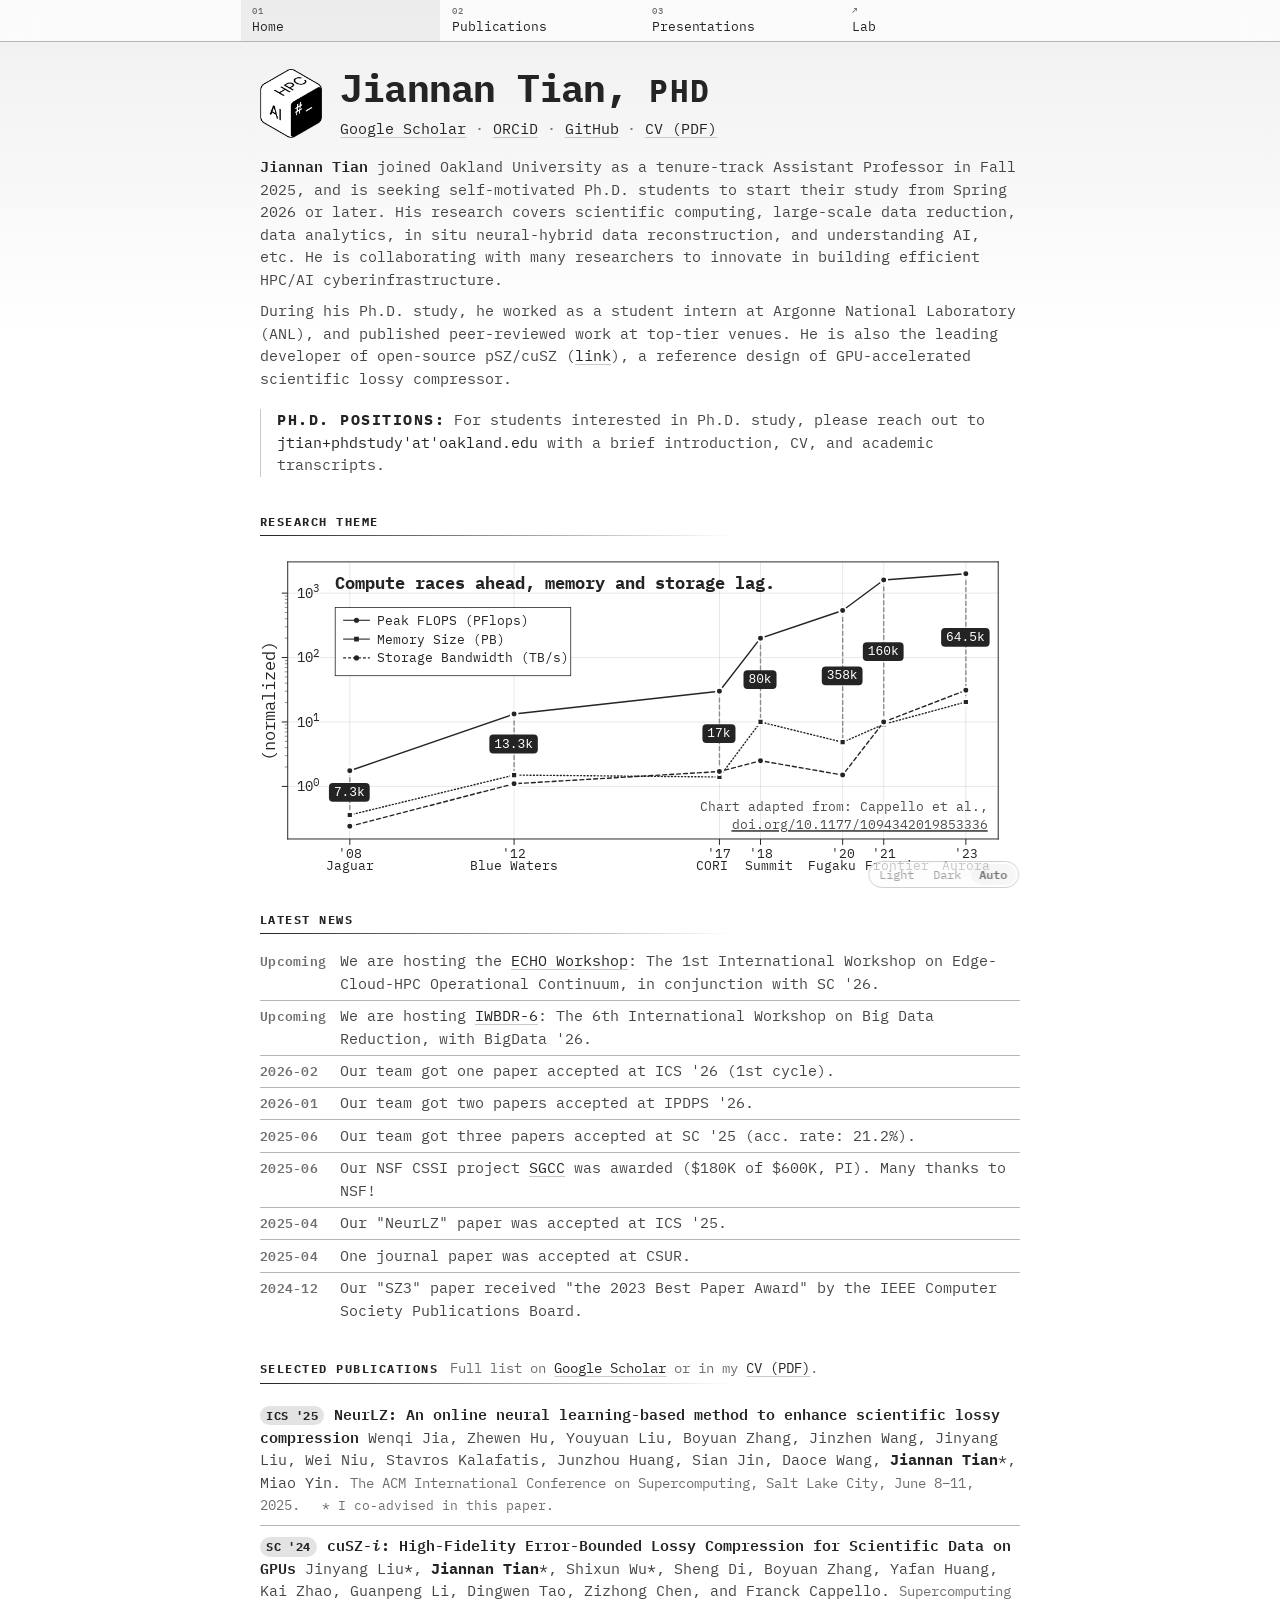
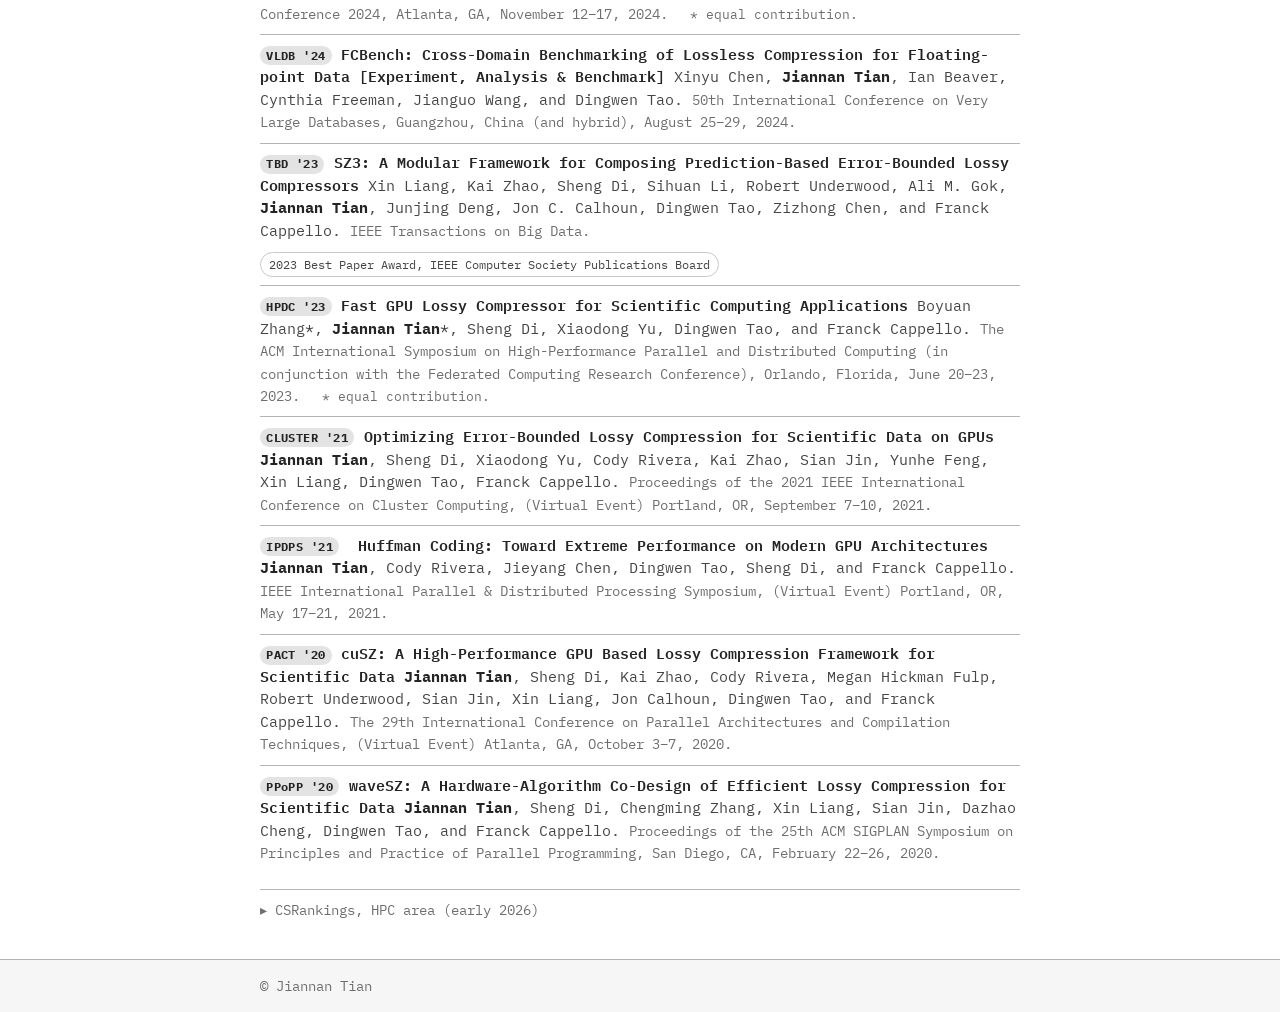
==== index.html @ a702dc4b "jti.one: personal academic site Home and presentations on one shared banner/token system: bio, publi" ====
<!DOCTYPE html>
<html lang="en">

<head>
  <meta charset="utf-8">
  <meta name="viewport" content="width=device-width, initial-scale=1">
  <title>Jiannan Tian</title>
  <meta name="description"
    content="Jiannan Tian, tenure-track Assistant Professor at Oakland University: scientific computing, large-scale data reduction, data analytics, in situ neural-hybrid data reconstruction, and understanding AI.">
  <meta name="author" content="Jiannan Tian">
  <meta name="color-scheme" content="light dark">
  <meta name="theme-color" content="#000000">
  <meta name="theme-color" media="(prefers-color-scheme: light)" content="#000000">
  <meta name="theme-color" media="(prefers-color-scheme: dark)" content="#000000">
  <link rel="canonical" href="https://jti.one/">
  <link rel="icon" href="assets/img/seal.png">
  <link rel="preconnect" href="https://fonts.googleapis.com">
  <link rel="preconnect" href="https://fonts.gstatic.com" crossorigin>
  <link
    href="https://fonts.googleapis.com/css2?family=IBM+Plex+Mono:ital,wght@0,400;0,500;0,600;0,700;1,400;1,600&display=swap"
    rel="stylesheet">
  <link rel="stylesheet" href="assets/style.css">
<script>
// Applied before first paint so a forced theme never flashes the other one.
try { const t = localStorage.getItem('theme'); if (t === 'light' || t === 'dark') document.documentElement.dataset.theme = t } catch (e) {}
</script>
  <meta property="og:type" content="profile">
  <meta property="og:title" content="Jiannan Tian">
  <meta property="og:description"
    content="Tenure-track Assistant Professor at Oakland University. HPC, scientific data reduction, and GPU-accelerated lossy compression.">
  <meta property="og:image" content="assets/img/seal.png">
</head>

<body>

  <a class="skip" href="#main">Skip to content</a>

  <header class="site-header">
    <nav aria-label="Primary">
      <ul class="banner">
      <li class="brand-cell decorative">
          <a class="cell" href="index.html">
            <img src="assets/img/seal.png" alt="" width="23" height="26">
            <span class="idx">HPC/AI</span>
            <span class="label">Jiannan Tian</span>
          </a>
        </li>
      <li><a href="index.html" aria-current="page"><span class="idx">01</span><span class="label">Home</span></a></li>
      <li><a href="index.html#publications"><span class="idx">02</span><span class="label">Publications</span></a></li>
      <li><a href="presentations.html"><span class="idx">03</span><span class="label">Presentations</span></a></li>
      <li><a class="ext" href="https://mercury-hpg.github.io/"><span class="idx"></span><span class="label">Lab</span></a></li>
    </ul>
    </nav>
  </header>

  <main id="main">

    <section class="hero">
      <div class="wrap">
        <div class="hero-grid">
          <div class="hero-id">
            <img class="hero-mark" src="assets/img/seal.png" alt="HPC/AI cube seal" width="209" height="233">
            <h1>Jiannan Tian, <span class="degree">PhD</span></h1>
            <p class="idlinks">
              <a href="https://scholar.google.com/citations?user=Si2zZaIAAAAJ&amp;hl=en">Google Scholar</a><span
                class="sep">·</span><a href="https://orcid.org/0000-0003-1101-9148">ORCiD</a><span
                class="sep">·</span><a href="https://github.com/jtian0">GitHub</a><span class="sep">·</span><a
                href="https://drive.google.com/file/d/1XJlTlTMHI0RmRiRKhS7dlydKdMj6H35Z/view?usp=share_link">CV
                (PDF)</a>
            </p>
          </div>

          <div class="bio">
            <p><strong>Jiannan Tian</strong> joined Oakland University as a tenure-track Assistant
              Professor in Fall 2025, and is seeking self-motivated Ph.D. students to start their
              study from Spring 2026 or later. His research covers scientific computing, large-scale
              data reduction, data analytics, in situ neural-hybrid data reconstruction, and
              understanding AI, etc. He is collaborating with many researchers to innovate in
              building efficient HPC/AI cyberinfrastructure.</p>
            <p>During his Ph.D. study, he worked as a student intern at Argonne National Laboratory
              (ANL), and published peer-reviewed work at top-tier venues. He is also the leading
              developer of open-source pSZ/cuSZ
              (<a href="https://github.com/szcompressor/cuSZ">link</a>), a reference design of
              GPU-accelerated scientific lossy compressor.</p>
          </div>

          <div class="callout">
            <p><span class="callout-label">Ph.D. positions</span> For students interested in Ph.D. study, please reach
              out to <span class="email">jtian+phdstudy'at'oakland.edu</span> with a brief introduction, CV, and
              academic transcripts.</p>
          </div>
        </div>
      </div>
      </div>
    </section>

    <section class="section">
      <div class="wrap">
        <div class="section-head prose">
          <h2>Research Theme</h2>
        </div>
        <figure class="figure prose">
          <!-- prettier-ignore --><svg role="img" aria-label="Peak FLOPS grows far faster than memory size and storage bandwidth across seven leading machines, 2008 to 2023" class="plot-d6a7b5" fill="currentColor" font-family="system-ui, sans-serif" font-size="10" text-anchor="middle" width="768" height="331" viewBox="0 0 768 331" style="background: transparent; color: var(--chart-ink); font-family: 'IBM Plex Mono', ui-monospace, SFMono-Regular, Menlo, monospace; font-size: 13px; overflow: visible;" xmlns="http://www.w3.org/2000/svg"><style>:where(.plot-d6a7b5) {
  --plot-background: white;
  display: block;
  height: auto;
  height: intrinsic;
  max-width: 100%;
}
:where(.plot-d6a7b5 text),
:where(.plot-d6a7b5 tspan) {
  white-space: pre;
}</style><g aria-label="y-grid" aria-hidden="true" stroke="currentColor" stroke-opacity="0.1" transform="translate(0,0.5)"><line x1="28" x2="746" y1="236.36297638077846" y2="236.36297638077846"></line><line x1="28" x2="746" y1="171.2622911304366" y2="171.2622911304366"></line><line x1="28" x2="746" y1="106.16160588009473" y2="106.16160588009473"></line><line x1="28" x2="746" y1="41.060920629752914" y2="41.060920629752914"></line></g><g aria-label="x-grid" aria-hidden="true" stroke="currentColor" stroke-opacity="0.1" transform="translate(0.5,0)"><line x1="90.25433526011578" x2="90.25433526011578" y1="10" y2="290"></line><line x1="256.2658959537578" x2="256.2658959537578" y1="10" y2="290"></line><line x1="463.7803468208104" x2="463.7803468208104" y1="10" y2="290"></line><line x1="505.2832369942209" x2="505.2832369942209" y1="10" y2="290"></line><line x1="588.2890173410419" x2="588.2890173410419" y1="10" y2="290"></line><line x1="629.7919075144524" x2="629.7919075144524" y1="10" y2="290"></line><line x1="712.7976878612734" x2="712.7976878612734" y1="10" y2="290"></line></g><g aria-label="x-axis tick" aria-hidden="true" fill="none" stroke="currentColor" transform="translate(0.5,0)"><path transform="translate(90.25433526011578,290)" d="M0,0L0,6"></path><path transform="translate(256.2658959537578,290)" d="M0,0L0,6"></path><path transform="translate(463.7803468208104,290)" d="M0,0L0,6"></path><path transform="translate(505.2832369942209,290)" d="M0,0L0,6"></path><path transform="translate(588.2890173410419,290)" d="M0,0L0,6"></path><path transform="translate(629.7919075144524,290)" d="M0,0L0,6"></path><path transform="translate(712.7976878612734,290)" d="M0,0L0,6"></path></g><g aria-label="x-axis tick label" font-variant="tabular-nums" transform="translate(0.5,9.5)"><text transform="translate(90.25433526011578,290)"><tspan x="0" y="0.71em">'08</tspan><tspan x="0" dy="1em">Jaguar</tspan></text><text transform="translate(256.2658959537578,290)"><tspan x="0" y="0.71em">'12</tspan><tspan x="0" dy="1em">Blue Waters</tspan></text><text transform="translate(463.7803468208104,290)"><tspan x="0" y="0.71em">'17</tspan><tspan x="-8" dy="1em">CORI</tspan></text><text transform="translate(505.2832369942209,290)"><tspan x="0" y="0.71em">'18</tspan><tspan x="9" dy="1em">Summit</tspan></text><text transform="translate(588.2890173410419,290)"><tspan x="0" y="0.71em">'20</tspan><tspan x="-11" dy="1em">Fugaku</tspan></text><text transform="translate(629.7919075144524,290)"><tspan x="0" y="0.71em">'21</tspan><tspan x="13" dy="1em">Frontier</tspan></text><text transform="translate(712.7976878612734,290)"><tspan x="0" y="0.71em">'23</tspan><tspan x="0" dy="1em">Aurora</tspan></text></g><g aria-label="line" fill="none" stroke="var(--chart-faint)" stroke-width="1.4" stroke-linejoin="round" stroke-linecap="round" stroke-dasharray="4,3" transform="translate(0.5,0.5)"><path d="M90.254,220.541L90.254,265.248"></path></g><g aria-label="line" fill="none" stroke="var(--chart-faint)" stroke-width="1.4" stroke-linejoin="round" stroke-linecap="round" stroke-dasharray="4,3" transform="translate(0.5,0.5)"><path d="M256.266,163.199L256.266,224.899"></path></g><g aria-label="line" fill="none" stroke="var(--chart-faint)" stroke-width="1.4" stroke-linejoin="round" stroke-linecap="round" stroke-dasharray="4,3" transform="translate(0.5,0.5)"><path d="M463.78,140.201L463.78,226.85"></path></g><g aria-label="line" fill="none" stroke="var(--chart-faint)" stroke-width="1.4" stroke-linejoin="round" stroke-linecap="round" stroke-dasharray="4,3" transform="translate(0.5,0.5)"><path d="M505.283,86.564L505.283,171.262"></path></g><g aria-label="line" fill="none" stroke="var(--chart-faint)" stroke-width="1.4" stroke-linejoin="round" stroke-linecap="round" stroke-dasharray="4,3" transform="translate(0.5,0.5)"><path d="M588.289,58.64L588.289,191.721"></path></g><g aria-label="line" fill="none" stroke="var(--chart-faint)" stroke-width="1.4" stroke-linejoin="round" stroke-linecap="round" stroke-dasharray="4,3" transform="translate(0.5,0.5)"><path d="M629.792,27.773L629.792,173.62"></path></g><g aria-label="line" fill="none" stroke="var(--chart-faint)" stroke-width="1.4" stroke-linejoin="round" stroke-linecap="round" stroke-dasharray="4,3" transform="translate(0.5,0.5)"><path d="M712.798,21.464L712.798,151.077"></path></g><g aria-label="line" fill="none" stroke="var(--chart-ink)" stroke-width="1.4" stroke-linejoin="round" stroke-linecap="round" transform="translate(0.5,0.5)"><path d="M90.254,220.541L256.266,163.199L463.78,140.201L505.283,86.564L588.289,58.64L629.792,27.773L712.798,21.464"></path></g><g aria-label="dot" fill="var(--chart-ink)" stroke="var(--chart-canvas)" stroke-width="1.9599999999999997" transform="translate(0.5,0.5)"><circle cx="90.25433526011578" cy="220.54103286939477" r="3.5"></circle><circle cx="256.2658959537578" cy="163.19946443409998" r="3.5"></circle><circle cx="463.7803468208104" cy="140.20137050068368" r="3.5"></circle><circle cx="505.2832369942209" cy="86.56434688146216" r="3.5"></circle><circle cx="588.2890173410419" cy="58.639779665924884" r="3.5"></circle><circle cx="629.7919075144524" cy="27.772569885564266" r="3.5"></circle><circle cx="712.7976878612734" cy="21.46366163112028" r="3.5"></circle></g><g aria-label="line" fill="none" stroke="var(--chart-accent)" stroke-width="1.4" stroke-linejoin="round" stroke-linecap="round" stroke-dasharray="1,2.4" transform="translate(0.5,0.5)"><path d="M90.254,265.248L256.266,224.899L463.78,226.85L505.283,171.262L588.289,191.721L629.792,173.62L712.798,151.077"></path></g><g aria-label="dot" fill="var(--chart-accent)" stroke="var(--chart-canvas)" stroke-width="1.9599999999999997" transform="translate(0.5,0.5)"><path transform="translate(90.25433526011578,265.2479876246911)" d="M-3.102,-3.102h6.204v6.204h-6.204Z"></path><path transform="translate(256.2658959537578,224.89931474965817)" d="M-3.102,-3.102h6.204v6.204h-6.204Z"></path><path transform="translate(463.7803468208104,226.84994112383876)" d="M-3.102,-3.102h6.204v6.204h-6.204Z"></path><path transform="translate(505.2832369942209,171.2622911304366)" d="M-3.102,-3.102h6.204v6.204h-6.204Z"></path><path transform="translate(588.2890173410419,191.72071929301032)" d="M-3.102,-3.102h6.204v6.204h-6.204Z"></path><path transform="translate(629.7919075144524,173.61972838464467)" d="M-3.102,-3.102h6.204v6.204h-6.204Z"></path><path transform="translate(712.7976878612734,151.0774501370533)" d="M-3.102,-3.102h6.204v6.204h-6.204Z"></path></g><g aria-label="line" fill="none" stroke="var(--chart-ink)" stroke-width="1.4" stroke-linejoin="round" stroke-linecap="round" stroke-dasharray="4,3" transform="translate(0.5,0.5)"><path d="M90.254,276.712L256.266,233.668L463.78,221.361L505.283,210.457L588.289,224.899L629.792,171.262L712.798,139.274"></path></g><g aria-label="dot" fill="var(--chart-ink)" stroke="var(--chart-canvas)" stroke-width="1.9599999999999997" transform="translate(0.5,0.5)"><circle cx="90.25433526011578" cy="276.7116492558114" r="3.5"></circle><circle cx="256.2658959537578" cy="233.66828421262636" r="3.5"></circle><circle cx="463.7803468208104" cy="221.36059368385068" r="3.5"></circle><circle cx="505.2832369942209" cy="210.45680912770183" r="3.5"></circle><circle cx="588.2890173410419" cy="224.89931474965817" r="3.5"></circle><circle cx="629.7919075144524" cy="171.2622911304366" r="3.5"></circle><circle cx="712.7976878612734" cy="139.2743081560568" r="3.5"></circle></g><g aria-label="y-axis tick" aria-hidden="true" fill="none" stroke="var(--chart-ink)" transform="translate(0,0.5)"><path transform="translate(28,236.36297638077846)" d="M0,0L-6,0"></path><path transform="translate(28,171.2622911304366)" d="M0,0L-6,0"></path><path transform="translate(28,106.16160588009473)" d="M0,0L-6,0"></path><path transform="translate(28,41.060920629752914)" d="M0,0L-6,0"></path></g><g aria-label="y-axis tick label" text-anchor="end" font-variant="tabular-nums" transform="translate(-8.5,0.5)"><text y="0.32em" transform="translate(28,236.36297638077846)" x="17.5" text-anchor="start" font-size="14.3"><tspan>10</tspan><tspan dy="-0.5em" font-size="0.75em">0</tspan></text><text y="0.32em" transform="translate(28,171.2622911304366)" x="17.5" text-anchor="start" font-size="14.3"><tspan>10</tspan><tspan dy="-0.5em" font-size="0.75em">1</tspan></text><text y="0.32em" transform="translate(28,106.16160588009473)" x="17.5" text-anchor="start" font-size="14.3"><tspan>10</tspan><tspan dy="-0.5em" font-size="0.75em">2</tspan></text><text y="0.32em" transform="translate(28,41.060920629752914)" x="17.5" text-anchor="start" font-size="14.3"><tspan>10</tspan><tspan dy="-0.5em" font-size="0.75em">3</tspan></text></g><g aria-label="y-axis label" transform="translate(-24.5,0.5)"><text y="0.71em" transform="translate(28,150) rotate(-90)" font-size="17">(normalized)</text></g><g aria-label="y-axis tick" aria-hidden="true" fill="none" stroke="var(--chart-ink)" stroke-opacity="0.5" transform="translate(0,0.5)"><path transform="translate(28,216.76571738214585)" d="M0,0L-3,0"></path><path transform="translate(28,205.3020557510255)" d="M0,0L-3,0"></path><path transform="translate(28,197.16845838351324)" d="M0,0L-3,0"></path><path transform="translate(28,190.85955012906922)" d="M0,0L-3,0"></path><path transform="translate(28,185.70479675239292)" d="M0,0L-3,0"></path><path transform="translate(28,181.3465148721295)" d="M0,0L-3,0"></path><path transform="translate(28,177.57119938488063)" d="M0,0L-3,0"></path><path transform="translate(28,174.24113512127258)" d="M0,0L-3,0"></path><path transform="translate(28,151.66503213180403)" d="M0,0L-3,0"></path><path transform="translate(28,140.20137050068368)" d="M0,0L-3,0"></path><path transform="translate(28,132.0677731331714)" d="M0,0L-3,0"></path><path transform="translate(28,125.75886487872737)" d="M0,0L-3,0"></path><path transform="translate(28,120.60411150205107)" d="M0,0L-3,0"></path><path transform="translate(28,116.24582962178765)" d="M0,0L-3,0"></path><path transform="translate(28,112.47051413453879)" d="M0,0L-3,0"></path><path transform="translate(28,109.14044987093075)" d="M0,0L-3,0"></path><path transform="translate(28,86.56434688146216)" d="M0,0L-3,0"></path><path transform="translate(28,75.10068525034183)" d="M0,0L-3,0"></path><path transform="translate(28,66.96708788282953)" d="M0,0L-3,0"></path><path transform="translate(28,60.65817962838551)" d="M0,0L-3,0"></path><path transform="translate(28,55.503426251709215)" d="M0,0L-3,0"></path><path transform="translate(28,51.14514437144586)" d="M0,0L-3,0"></path><path transform="translate(28,47.36982888419696)" d="M0,0L-3,0"></path><path transform="translate(28,44.03976462058893)" d="M0,0L-3,0"></path></g><g aria-label="y-axis tick label" text-anchor="end" font-variant="tabular-nums" transform="translate(-8.5,0.5)"><text y="0.32em" transform="translate(28,216.76571738214585)" x="17.5" text-anchor="start" font-size="14.3"></text><text y="0.32em" transform="translate(28,205.3020557510255)" x="17.5" text-anchor="start" font-size="14.3"></text><text y="0.32em" transform="translate(28,197.16845838351324)" x="17.5" text-anchor="start" font-size="14.3"></text><text y="0.32em" transform="translate(28,190.85955012906922)" x="17.5" text-anchor="start" font-size="14.3"></text><text y="0.32em" transform="translate(28,185.70479675239292)" x="17.5" text-anchor="start" font-size="14.3"></text><text y="0.32em" transform="translate(28,181.3465148721295)" x="17.5" text-anchor="start" font-size="14.3"></text><text y="0.32em" transform="translate(28,177.57119938488063)" x="17.5" text-anchor="start" font-size="14.3"></text><text y="0.32em" transform="translate(28,174.24113512127258)" x="17.5" text-anchor="start" font-size="14.3"></text><text y="0.32em" transform="translate(28,151.66503213180403)" x="17.5" text-anchor="start" font-size="14.3"></text><text y="0.32em" transform="translate(28,140.20137050068368)" x="17.5" text-anchor="start" font-size="14.3"></text><text y="0.32em" transform="translate(28,132.0677731331714)" x="17.5" text-anchor="start" font-size="14.3"></text><text y="0.32em" transform="translate(28,125.75886487872737)" x="17.5" text-anchor="start" font-size="14.3"></text><text y="0.32em" transform="translate(28,120.60411150205107)" x="17.5" text-anchor="start" font-size="14.3"></text><text y="0.32em" transform="translate(28,116.24582962178765)" x="17.5" text-anchor="start" font-size="14.3"></text><text y="0.32em" transform="translate(28,112.47051413453879)" x="17.5" text-anchor="start" font-size="14.3"></text><text y="0.32em" transform="translate(28,109.14044987093075)" x="17.5" text-anchor="start" font-size="14.3"></text><text y="0.32em" transform="translate(28,86.56434688146216)" x="17.5" text-anchor="start" font-size="14.3"></text><text y="0.32em" transform="translate(28,75.10068525034183)" x="17.5" text-anchor="start" font-size="14.3"></text><text y="0.32em" transform="translate(28,66.96708788282953)" x="17.5" text-anchor="start" font-size="14.3"></text><text y="0.32em" transform="translate(28,60.65817962838551)" x="17.5" text-anchor="start" font-size="14.3"></text><text y="0.32em" transform="translate(28,55.503426251709215)" x="17.5" text-anchor="start" font-size="14.3"></text><text y="0.32em" transform="translate(28,51.14514437144586)" x="17.5" text-anchor="start" font-size="14.3"></text><text y="0.32em" transform="translate(28,47.36982888419696)" x="17.5" text-anchor="start" font-size="14.3"></text><text y="0.32em" transform="translate(28,44.03976462058893)" x="17.5" text-anchor="start" font-size="14.3"></text></g><line x1="28" y1="290" x2="746" y2="290" stroke="var(--chart-ink)" stroke-width="0.98" stroke-linecap="square"></line><line x1="28" y1="10" x2="746" y2="10" stroke="var(--chart-ink)" stroke-width="0.98" stroke-linecap="square"></line><line x1="28" y1="10" x2="28" y2="290" stroke="var(--chart-ink)" stroke-width="0.98" stroke-linecap="square"></line><line x1="746" y1="10" x2="746" y2="290" stroke="var(--chart-ink)" stroke-width="0.98" stroke-linecap="square"></line><g><rect x="69.65433526011577" y="233.39451024704292" width="41.2" height="19" rx="4" fill="var(--chart-accent)" stroke-width="1.4"></rect><text x="90.25433526011578" y="242.89451024704292" fill="var(--chart-canvas)" text-anchor="middle" dominant-baseline="central" style="font: 13px ui-monospace, SFMono-Regular, Menlo, monospace;">7.3k</text></g><g><rect x="231.76589595375782" y="184.5493895918791" width="49" height="19" rx="4" fill="var(--chart-accent)" stroke-width="1.4"></rect><text x="256.2658959537578" y="194.0493895918791" fill="var(--chart-canvas)" text-anchor="middle" dominant-baseline="central" style="font: 13px ui-monospace, SFMono-Regular, Menlo, monospace;">13.3k</text></g><g><rect x="447.0803468208104" y="174.02565581226122" width="33.4" height="19" rx="4" fill="var(--chart-accent)" stroke-width="1.4"></rect><text x="463.7803468208104" y="183.52565581226122" fill="var(--chart-canvas)" text-anchor="middle" dominant-baseline="central" style="font: 13px ui-monospace, SFMono-Regular, Menlo, monospace;">17k</text></g><g><rect x="488.5832369942209" y="119.41331900594938" width="33.4" height="19" rx="4" fill="var(--chart-accent)" stroke-width="1.4"></rect><text x="505.2832369942209" y="128.91331900594938" fill="var(--chart-canvas)" text-anchor="middle" dominant-baseline="central" style="font: 13px ui-monospace, SFMono-Regular, Menlo, monospace;">80k</text></g><g><rect x="567.6890173410419" y="115.68024947946759" width="41.2" height="19" rx="4" fill="var(--chart-accent)" stroke-width="1.4"></rect><text x="588.2890173410419" y="125.18024947946759" fill="var(--chart-canvas)" text-anchor="middle" dominant-baseline="central" style="font: 13px ui-monospace, SFMono-Regular, Menlo, monospace;">358k</text></g><g><rect x="609.1919075144524" y="91.19614913510448" width="41.2" height="19" rx="4" fill="var(--chart-accent)" stroke-width="1.4"></rect><text x="629.7919075144524" y="100.69614913510448" fill="var(--chart-canvas)" text-anchor="middle" dominant-baseline="central" style="font: 13px ui-monospace, SFMono-Regular, Menlo, monospace;">160k</text></g><g><rect x="688.2976878612734" y="76.7705558840868" width="49" height="19" rx="4" fill="var(--chart-accent)" stroke-width="1.4"></rect><text x="712.7976878612734" y="86.2705558840868" fill="var(--chart-canvas)" text-anchor="middle" dominant-baseline="central" style="font: 13px ui-monospace, SFMono-Regular, Menlo, monospace;">64.5k</text></g><text x="735.23" y="262" text-anchor="end" dominant-baseline="alphabetic" fill="#4d4d4d" style="font: 13px 'IBM Plex Mono', ui-monospace, SFMono-Regular, Menlo, monospace;">Chart adapted from: Cappello et al.,</text><text x="735.23" y="280.2" text-anchor="end" dominant-baseline="alphabetic" fill="#4d4d4d" style="font: 13px 'IBM Plex Mono', ui-monospace, SFMono-Regular, Menlo, monospace;"><a href="https://doi.org/10.1177/1094342019853336" target="_blank" rel="noopener"><tspan text-decoration="underline">doi.org/10.1177/1094342019853336</tspan></a></text><g aria-label="legend"><rect x="76" y="56" width="238" height="69" fill="var(--chart-canvas)" stroke="var(--chart-ink)" stroke-width="0.8"></rect><line x1="84" x2="111" y1="69" y2="69" stroke="var(--chart-ink)" stroke-width="1.1"></line><circle cx="97.5" cy="69" r="2.6" fill="var(--chart-ink)"></circle><text x="118" y="69" fill="var(--chart-ink)" text-anchor="start" dominant-baseline="central" font-size="13">Peak FLOPS (PFlops)</text><line x1="84" x2="111" y1="88" y2="88" stroke="var(--chart-accent)" stroke-width="1.1"></line><rect x="95.1" y="85.6" width="4.8" height="4.8" fill="var(--chart-accent)"></rect><text x="118" y="88" fill="var(--chart-ink)" text-anchor="start" dominant-baseline="central" font-size="13">Memory Size (PB)</text><line x1="84" x2="111" y1="107" y2="107" stroke="var(--chart-ink)" stroke-width="1.1" stroke-dasharray="3,2"></line><circle cx="97.5" cy="107" r="2.6" fill="var(--chart-ink)"></circle><text x="118" y="107" fill="var(--chart-ink)" text-anchor="start" dominant-baseline="central" font-size="13">Storage Bandwidth (TB/s)</text></g><text x="76" y="31" fill="var(--chart-ink)" text-anchor="start" dominant-baseline="central" font-size="17.5" font-weight="700">Compute races ahead, memory and storage lag.</text></svg>
        </figure>
      </div>
    </section>

    <section class="section" id="news">
      <div class="wrap">
        <div class="section-head prose">
          <h2>Latest news</h2>
        </div>
        <ul class="news">
          <li><span class="when">Upcoming</span>
            <p>We are hosting the <a href="https://echo-workshop.github.io">ECHO Workshop</a>: The 1st International
              Workshop on Edge-Cloud-HPC Operational Continuum, in conjunction with SC '26.</p>
          </li>
          <li><span class="when">Upcoming</span>
            <p>We are hosting <a href="https://mercury-hpg.github.io/IWBDR-6/">IWBDR-6</a>: The 6th International
              Workshop on Big Data Reduction, with BigData '26.</p>
          </li>
          <li><time datetime="2026-02">2026-02</time>
            <p>Our team got one paper accepted at ICS '26 (1st cycle).</p>
          </li>
          <li><time datetime="2026-01">2026-01</time>
            <p>Our team got two papers accepted at IPDPS '26.</p>
          </li>
          <li><time datetime="2025-06">2025-06</time>
            <p>Our team got three papers accepted at SC '25 (acc. rate: 21.2%).</p>
          </li>
          <li><time datetime="2025-06">2025-06</time>
            <p>Our NSF CSSI project <a href="https://www.nsf.gov/awardsearch/showAward?AWD_ID=2609480">SGCC</a> was awarded ($180K of $600K, PI). Many thanks to NSF!</p>
          </li>
          <li><time datetime="2025-04">2025-04</time>
            <p>Our "NeurLZ" paper was accepted at ICS '25.</p>
          </li>
          <li><time datetime="2025-04">2025-04</time>
            <p>One journal paper was accepted at CSUR.</p>
          </li>
          <li><time datetime="2024-12">2024-12</time>
            <p>Our "SZ3" paper received "the 2023 Best Paper Award" by the IEEE Computer Society Publications Board.</p>
          </li>
        </ul>
      </div>
    </section>

    <section class="section" id="publications">
      <div class="wrap">
        <div class="section-head prose">
          <h2>Selected publications</h2>
          <span class="hint">Full list on <a href="https://scholar.google.com/citations?user=Si2zZaIAAAAJ">Google
              Scholar</a> or in my <a
              href="https://drive.google.com/file/d/1XJlTlTMHI0RmRiRKhS7dlydKdMj6H35Z/view?usp=share_link">CV
              (PDF)</a>.</span>
        </div>

        <ol class="pubs">
          <li>
            <p class="pub"><span class="chip">ICS '25</span><span class="pub-title">NeurLZ: An online neural
                learning-based method to enhance
                scientific lossy compression</span> <span class="authors">Wenqi Jia, Zhewen Hu, Youyuan Liu, Boyuan
                Zhang, Jinzhen Wang, Jinyang Liu, Wei Niu, Stavros Kalafatis, Junzhou Huang, Sian Jin, Daoce Wang, <span
                  class="me">Jiannan Tian</span>*, Miao Yin.</span> <span class="where">The ACM International Conference
                on Supercomputing, Salt Lake City, June 8–11, 2025.</span> <span class="note">* I co-advised in this paper.</span></p>
          </li>

          <li>
            <p class="pub"><span class="chip">SC '24</span><span class="pub-title">cuSZ-<i>i</i>: High-Fidelity
                Error-Bounded Lossy Compression for
                Scientific Data on GPUs</span> <span class="authors">Jinyang Liu*, <span class="me">Jiannan
                  Tian</span>*, Shixun Wu*, Sheng Di, Boyuan Zhang, Yafan Huang, Kai Zhao, Guanpeng Li, Dingwen Tao,
                Zizhong Chen, and Franck Cappello.</span> <span class="where">Supercomputing Conference 2024, Atlanta,
                GA, November 12–17, 2024.</span> <span class="note">* equal contribution.</span></p>
          </li>

          <li>
            <p class="pub"><span class="chip">VLDB '24</span><span class="pub-title">FCBench: Cross-Domain Benchmarking
                of Lossless Compression for
                Floating-point Data [Experiment, Analysis &amp; Benchmark]</span> <span class="authors">Xinyu Chen,
                <span class="me">Jiannan Tian</span>, Ian Beaver, Cynthia Freeman, Jianguo Wang, and Dingwen Tao.</span>
              <span class="where">50th International Conference on Very Large Databases, Guangzhou, China (and hybrid),
                August 25–29, 2024.</span>
            </p>
          </li>

          <li>
            <p class="pub"><span class="chip">TBD '23</span><span class="pub-title">SZ3: A Modular Framework for
                Composing Prediction-Based
                Error-Bounded Lossy Compressors</span> <span class="authors">Xin Liang, Kai Zhao, Sheng Di, Sihuan Li,
                Robert Underwood, Ali M. Gok, <span class="me">Jiannan Tian</span>, Junjing Deng, Jon C. Calhoun,
                Dingwen Tao, Zizhong Chen, and Franck Cappello.</span> <span class="where">IEEE Transactions on Big
                Data.</span></p>
            <p class="award-line"><span class="award">2023 Best Paper Award, IEEE Computer Society Publications
                Board</span></p>
          </li>

          <li>
            <p class="pub"><span class="chip">HPDC '23</span><span class="pub-title">Fast GPU Lossy Compressor for
                Scientific Computing
                Applications</span> <span class="authors">Boyuan Zhang*, <span class="me">Jiannan Tian</span>*, Sheng
                Di, Xiaodong Yu, Dingwen Tao, and Franck Cappello.</span> <span class="where">The ACM International
                Symposium on High-Performance Parallel and Distributed Computing (in conjunction with the Federated
                Computing Research Conference), Orlando, Florida, June 20–23, 2023.</span> <span class="note">* equal contribution.</span></p>
          </li>

          <li>
            <p class="pub"><span class="chip">CLUSTER '21</span><span class="pub-title">Optimizing Error-Bounded Lossy
                Compression for Scientific Data on
                GPUs</span> <span class="authors"><span class="me">Jiannan Tian</span>, Sheng Di, Xiaodong Yu, Cody
                Rivera, Kai Zhao, Sian Jin, Yunhe Feng, Xin Liang, Dingwen Tao, Franck Cappello.</span> <span
                class="where">Proceedings of the 2021 IEEE International Conference on Cluster Computing, (Virtual
                Event) Portland, OR, September 7–10, 2021.</span></p>
          </li>

          <li>
            <p class="pub"><span class="chip">IPDPS '21</span><span class="pub-title"> Huffman Coding: Toward Extreme
                Performance on Modern
                GPU Architectures</span> <span class="authors"><span class="me">Jiannan Tian</span>, Cody Rivera,
                Jieyang Chen, Dingwen Tao, Sheng Di, and Franck Cappello.</span> <span class="where">IEEE International
                Parallel &amp; Distributed Processing Symposium, (Virtual Event) Portland, OR, May 17–21, 2021.</span>
            </p>
          </li>

          <li>
            <p class="pub"><span class="chip">PACT '20</span><span class="pub-title">cuSZ: A High-Performance GPU Based
                Lossy Compression Framework for
                Scientific Data</span> <span class="authors"><span class="me">Jiannan Tian</span>, Sheng Di, Kai Zhao,
                Cody Rivera, Megan Hickman Fulp, Robert Underwood, Sian Jin, Xin Liang, Jon Calhoun, Dingwen Tao, and
                Franck Cappello.</span> <span class="where">The 29th International Conference on Parallel Architectures
                and Compilation Techniques, (Virtual Event) Atlanta, GA, October 3–7, 2020.</span></p>
          </li>

          <li>
            <p class="pub"><span class="chip">PPoPP '20</span><span class="pub-title">waveSZ: A Hardware-Algorithm
                Co-Design of Efficient Lossy
                Compression for Scientific Data</span> <span class="authors"><span class="me">Jiannan Tian</span>, Sheng
                Di, Chengming Zhang, Xin Liang, Sian Jin, Dazhao Cheng, Dingwen Tao, and Franck Cappello.</span> <span
                class="where">Proceedings of the 25th ACM SIGPLAN Symposium on Principles and Practice of Parallel
                Programming, San Diego, CA, February 22–26, 2020.</span></p>
          </li>
        </ol>

        <!-- CSRankings note: self-contained, delete this whole block to remove -->
        <aside class="minor prose">
          <details>
            <summary>CSRankings, HPC area (early 2026)</summary>
            <p>Publications in leading HPC venues place Oakland University at #43, tied with Indiana
              University, which has six faculty members contributing to that ranking.</p>
            <img src="assets/img/csrankings.jpg"
              alt="CSRankings excerpt: Oakland University tied at #43 with Indiana University in HPC" width="982"
              height="249" loading="lazy" decoding="async">
          </details>
        </aside>
        <!-- /CSRankings note -->
      </div>
    </section>

  </main>

  <footer class="site-footer">
    <div class="wrap">
      <span>© Jiannan Tian</span>
      <div class="theme-switch quiet" role="group" aria-label="Colour theme">
        <button type="button" data-theme-set="light">Light</button>
        <button type="button" data-theme-set="dark">Dark</button>
        <button type="button" data-theme-set="auto">Auto</button>
      </div>
    </div>
  </footer>

  <script>
    // The banner's name is a stand-in for the one in the page. While the real one is
    // on screen it would just be saying it twice, so it hides; it comes back as soon
    // as the hero scrolls under the bar. No JS (or no observer) leaves it visible,
    // which is the state that is never wrong.
    (() => {
      const header = document.querySelector('.site-header')
      const hero = document.querySelector('.hero-id')
      if (!header || !hero || !('IntersectionObserver' in window)) return
      const bar = () => header.getBoundingClientRect().height
      new IntersectionObserver(
        ([entry]) => header.toggleAttribute('data-name-visible', entry.isIntersecting),
        { rootMargin: `-${Math.round(bar())}px 0px 0px 0px` },
      ).observe(hero)
    })()
  </script>

<script>
// light/dark/auto. `auto` removes the attribute and lets the system's own
// prefers-color-scheme decide, which is why it is the default rather than a
// third palette.
(() => {
  const root = document.documentElement
  const btns = [...document.querySelectorAll('[data-theme-set]')]
  const read = () => { try { return localStorage.getItem('theme') || 'auto' } catch (e) { return 'auto' } }
  const apply = (t) => {
    if (t === 'auto') delete root.dataset.theme
    else root.dataset.theme = t
    for (const b of btns) b.setAttribute('aria-pressed', String(b.dataset.themeSet === t))
  }
  apply(read())
  for (const b of btns) b.addEventListener('click', () => {
    const t = b.dataset.themeSet
    try { localStorage.setItem('theme', t) } catch (e) {}
    apply(t)
  })
})()
</script>

</body>

</html>
---- assets/style.css ----
/* ==========================================================================
   Jiannan Tian's Page
   ========================================================================== */

:root {
  /* the banner bar. These are the ONLY per-site part of the banner: the rules in
     the header block below are identical across the sites that share it. */
  --bar: #242424;
  --bar-fg: #ffffff;
  --bar-idx: rgba(255, 255, 255, .62);
  --bar-rule: rgba(255, 255, 255, .3);
  --bar-hover: rgba(255, 255, 255, .14);
  --bar-current-bg: var(--bg);
  --bar-current-fg: var(--fg);
  --bar-current-idx: var(--muted);
  --bar-mark-filter: invert(1);
  --bg: #ffffff;
  --surface: #fafafa;
  --surface-2: #f0f0f0;
  --fg: #242424;          /* not pure black: 15.5:1 on white reads as ink, 21:1 reads as glare */
  --fg-soft: #454545;
  --muted: #6e6e6e;
  --rule: #e4e4e4;
  --rule-strong: #c9c9c9;
  --accent: #242424;
  --accent-fg: #ffffff;
  --accent-soft: #f2f2f2;
  --accent-line: #242424;

  --prose: 800px;
  --wide: 800px;     /* the column; the banner tracks it, so both scale together */

  --radius: 10px;
  --radius-sm: 6px;

  --shadow: 0 1px 2px rgba(0, 0, 0, .06), 0 6px 20px -12px rgba(0, 0, 0, .28);
}

@media (prefers-color-scheme: dark) {
  :root:not([data-theme="light"]) {
    --bar-current-fg: var(--fg);
    /* dark mode flips the bar with the page: a black bar on a black page is
       not a bar. The seal is dark line art, so on a white bar it stops
       inverting. */
    --bar: #f2f2f2;
    --bar-fg: #121212;
    --bar-idx: rgba(0, 0, 0, .62);
    --bar-rule: rgba(0, 0, 0, .28);
    --bar-hover: rgba(0, 0, 0, .10);
    --bar-mark-filter: none;
    --bg: #121212;
    --surface: #1b1b1b;
    --surface-2: #242424;
    --fg: #f2f2f2;
    --fg-soft: #c9c9c9;
    --muted: #8a8a8a;
    --rule: #232323;
    --rule-strong: #3a3a3a;
    --accent: #ededed;
    --accent-fg: #000000;
    --accent-soft: #1a1a1a;
    --accent-line: #ededed;
    --shadow: 0 1px 2px rgba(0, 0, 0, .6), 0 8px 24px -14px rgba(0, 0, 0, .9);
  }
}

  :root[data-theme="dark"] {
    --bar-current-fg: var(--fg);
    /* dark mode flips the bar with the page: a black bar on a black page is
       not a bar. The seal is dark line art, so on a white bar it stops
       inverting. */
    --bar: #f2f2f2;
    --bar-fg: #121212;
    --bar-idx: rgba(0, 0, 0, .62);
    --bar-rule: rgba(0, 0, 0, .28);
    --bar-hover: rgba(0, 0, 0, .10);
    --bar-mark-filter: none;
    --bg: #121212;
    --surface: #1b1b1b;
    --surface-2: #242424;
    --fg: #f2f2f2;
    --fg-soft: #c9c9c9;
    --muted: #8a8a8a;
    --rule: #232323;
    --rule-strong: #3a3a3a;
    --accent: #ededed;
    --accent-fg: #000000;
    --accent-soft: #1a1a1a;
    --accent-line: #ededed;
    --shadow: 0 1px 2px rgba(0, 0, 0, .6), 0 8px 24px -14px rgba(0, 0, 0, .9);
  }

*, *::before, *::after { box-sizing: border-box; }

html {
  -webkit-text-size-adjust: 100%;
  scroll-behavior: smooth;
  scroll-padding-top: 4rem;
}

body {
  margin: 0;
  background: var(--bg);
  color: var(--fg);
  font: 400 15px/1.5 "IBM Plex Mono", ui-monospace, SFMono-Regular, "SF Mono",
        Menlo, Consolas, monospace;
  font-feature-settings: "kern" 1, "liga" 1;
  text-rendering: optimizeLegibility;
}

img { max-width: 100%; height: auto; }

a {
  color: var(--accent);
  text-decoration: underline;
  text-decoration-color: var(--rule-strong);
  text-decoration-thickness: .06em;
  text-underline-offset: .18em;
}
a:hover { text-decoration-color: currentColor; }

.brand, .site-nav a, .skip, .talk-thumb {
  text-decoration: none;
}

:focus-visible { outline: 2px solid var(--accent); outline-offset: 2px; border-radius: 3px; }

.wrap { width: 100%; max-width: var(--wide); margin: 0 auto; padding: 0 1.25rem; }

/* Deliberately NOT a per-block max-width here. That was the bug: a block that
   set `margin: 0` later in this file (.news, .pubs, .callout) silently dropped
   the auto margins and sat flush left while its neighbours centred, so section
   edges went ragged. The wrap is the measure now; blocks inherit one edge. */
.prose { max-width: var(--prose); }

/* ---------- skip link ---------- */

.skip {
  position: absolute;
  left: -9999px;
  top: 0;
  padding: .6rem 1rem;
  background: var(--accent);
  color: var(--accent-fg);
  z-index: 100;
}
.skip:focus { left: 0; }

/* ---------- header: full-bleed banner ---------- */

/* The bar bleeds to the viewport so nothing scrolls through beside it; the CELLS
   are what stay clamped to the text column. */
.site-header {
  position: sticky;
  top: 0;
  z-index: 20;
  background: var(--bar);
  color: var(--bar-fg);
}

.banner {
  display: flex;
  align-items: stretch;
  width: 100%;
  max-width: var(--wide);
  margin: 0 auto;
  padding: 0;
  background: var(--bar);
  list-style: none;
  overflow-x: auto;
  scrollbar-width: none;
}
.banner::-webkit-scrollbar { display: none; }

.banner > li { display: flex; flex: 1 1 0; min-width: 0; }

.banner > li + li { border-left: 1px solid var(--bar-rule); }

.banner a,
.banner .cell {
  display: flex;
  flex-direction: column;
  justify-content: flex-end;
  gap: 0;
  flex: 1;
  min-width: 0;
  padding: .34rem .7rem .4rem;
  color: var(--bar-fg);
  text-decoration: none;
  white-space: nowrap;
  transition: background .12s ease, color .12s ease;
}

.banner .idx {
  font-size: .58rem;
  line-height: 1.35;
  font-weight: 500;
  letter-spacing: .06em;
  font-variant-numeric: tabular-nums;
  color: var(--bar-idx);
}

.banner .label {
  font-size: .82rem;
  line-height: 1.3;
  font-weight: 400;
  letter-spacing: -.01em;
  overflow: hidden;
  text-overflow: ellipsis;
}

.banner .brand-cell {
  flex: 0 0 auto;
  overflow: hidden;
  max-width: 14rem;
  transition: max-width .24s ease, opacity .18s ease;
}

/* while the page's own name is on screen, the banner's copy is redundant. It
   collapses to zero width rather than switching off, so the other cells widen
   into the space instead of jumping. */
.site-header[data-name-visible] .brand-cell.decorative {
  max-width: 0;
  opacity: 0;
  border: 0;
}

@media (prefers-reduced-motion: reduce) {
  .banner .brand-cell { transition: none; }
}

.banner .brand-cell .label { font-weight: 600; }

.banner .brand-cell .idx { display: flex; align-items: center; gap: .4rem; }
.banner .brand-cell img { width: 14px; height: 16px; filter: var(--bar-mark-filter); }

.banner a:hover { background: var(--bar-hover); text-decoration: none; }

.banner a[aria-current="page"] { background: var(--bar-current-bg); color: var(--bar-current-fg); }
.banner a[aria-current="page"] .idx { color: var(--bar-current-idx); }
.banner a[aria-current="page"]:hover { background: var(--bar-current-bg); }

.banner .ext .idx::after { content: "\2197"; }

@media (max-width: 46rem) {
  .banner a, .banner .cell { padding: .3rem .7rem .35rem; }
  .banner .label { font-size: .88rem; }
  /* grow to fill the bar when there is room, never shrink below the label when
     there is not -- `0 0 auto` did the second half only, so a narrow window left
     the cells huddled at the left with dead bar beside them */
  .banner > li { flex: 1 0 auto; }
  .banner .brand-cell.decorative { display: none; }
  .banner { max-width: 100%; }
}

/* ---------- headings & sections ---------- */

.section { padding: 1.9rem 0 0; }

.section-head {
  display: flex;
  align-items: baseline;
  gap: .75rem;
  margin-bottom: .7rem;
  padding-bottom: .35rem;
  border-bottom: 1px solid var(--rule);
}

.section-head h2 {
  margin: 0;
  font-size: .78rem;
  font-weight: 700;
  letter-spacing: .12em;
  text-transform: uppercase;
  color: var(--fg);
}

.section-head .hint { font-size: .9rem; color: var(--muted); }

p { margin: 0 0 .55rem; }
p:last-child { margin-bottom: 0; }

/* ---------- hero ---------- */

.hero { padding: 1.6rem 0 .3rem; }

.hero-grid { display: block; }

/* seal on the left, spanning name + links */
.hero-id {
  display: grid;
  grid-template-columns: auto minmax(0, 1fr);
  grid-template-rows: auto auto;
  column-gap: 1.15rem;
  align-items: center;
  margin: 0 0 1.05rem;
}

.hero-mark {
  grid-column: 1;
  grid-row: 1 / span 2;
  align-self: center;
  display: block;
  width: 62px;
  height: auto;
  margin: 0;
  padding: 0;
  border: 0;
  background: none;
}

.hero h1 {
  grid-column: 2;
  grid-row: 1;
  margin: 0 0 .45rem;
  font-size: clamp(1.75rem, 1.2rem + 2vw, 2.4rem);
  line-height: 1.08;
  letter-spacing: -.025em;
}

.hero h1 .degree {
  font-size: .8em;
  font-weight: inherit;
  letter-spacing: .055em;
  text-transform: uppercase;
}

.idlinks {
  grid-column: 2;
  grid-row: 2;
  margin: 0;
  font-size: .95rem;
  color: var(--muted);
}

.idlinks .sep { margin: 0 .55rem; color: var(--muted); }

/* a page's one-line gloss sits BESIDE its title, on the title's baseline, rather
   than starting a second line for a fragment */
.page-head {
  display: flex;
  align-items: baseline;
  flex-wrap: wrap;
  gap: .3rem .9rem;
}

.hero .role {
  margin: 0;
  color: var(--fg-soft);
  font-size: 1.02rem;
}

.hero .bio { color: var(--fg-soft); }
.hero .bio strong { color: var(--fg); font-weight: 600; }

@media (prefers-color-scheme: dark) {
  :root:not([data-theme="light"]) .hero-mark { filter: invert(1); }
}

  :root[data-theme="dark"] .hero-mark { filter: invert(1); }

@media (max-width: 40rem) {
  .hero { padding-top: 2rem; }
  .hero-id { column-gap: .85rem; margin-bottom: 1.5rem; }
  .hero-mark { width: 48px; }
}

/* ---------- callout ---------- */

.callout {
  margin: 1.2rem 0 0;
  padding: 0 0 0 1rem;
  border: 0;
  border-left: 1px solid var(--rule-strong);
  background: none;
}

/* the label runs into the sentence rather than sitting on its own line */
.callout-label {
  font-weight: 700;
  letter-spacing: .1em;
  text-transform: uppercase;
  color: var(--fg);
}
.callout-label::after { content: ":"; }

.callout p { color: var(--fg-soft); }

.callout .email { color: var(--fg); }

/* ---------- figures ---------- */

figure { margin: 0; }

/* the inline chart follows the page theme instead of freezing one palette */
:root {
  --chart-ink: var(--fg);
  --chart-canvas: var(--bg);
  --chart-accent: var(--fg);
  --chart-faint: #8c8c8c;
}

@media (prefers-color-scheme: dark) {
  :root:not([data-theme="light"]) { --chart-faint: #6f6f6f; }
}

  :root[data-theme="dark"] { --chart-faint: #6f6f6f; }

.figure { margin: 1rem 0 0; }

.figure img,
.figure svg { display: block; width: 100%; height: auto; }

.figure figcaption { margin-top: .45rem; font-size: .85rem; line-height: 1.35; color: var(--muted); }

/* ---------- news ---------- */

.news { margin: 0; padding: 0; list-style: none; }

.news li {
  display: grid;
  grid-template-columns: 4.25rem minmax(0, 1fr);
  gap: .75rem;
  padding: .28rem 0;
  border-bottom: 1px solid var(--rule);
}
.news li:last-child { border-bottom: 0; }

.news time,
.news .when {
  font-variant-numeric: tabular-nums;
  font-size: .82rem;
  font-weight: 600;
  letter-spacing: .02em;
  color: var(--muted);
  padding-top: .12rem;
}

.news p { margin: 0; color: var(--fg-soft); }

@media (max-width: 30rem) {
  .news li { grid-template-columns: minmax(0, 1fr); gap: .15rem; }
}

/* ---------- publications ---------- */

.pubs { margin: 0; padding: 0; list-style: none; }

.pubs > li { padding: .55rem 0; border-bottom: 1px solid var(--rule); }
.pubs > li:last-child { border-bottom: 0; }

.chip {
  display: inline-block;
  padding: .06rem .38rem;
  border-radius: 999px;
  background: var(--accent-soft);
  color: var(--accent);
  font-size: .72rem;
  font-weight: 700;
  letter-spacing: .04em;
  white-space: nowrap;
}

/* the venue chip sits beside the title, not stacked over it. Inline rather than
   a flex row: a flex item's second line would align under the title's start,
   hanging the whole entry off the chip's width. */
.pubs .pub-head { margin: 0 0 .15rem; }

/* the citation flows straight out of the tag, so it needs the gap set here */
.pubs .pub .chip { margin-right: .6rem; }

.pubs .pub-title { font-weight: 600; line-height: 1.3; }

/* one flowing citation: title, authors, venue run together and wrap as prose */
.pubs .pub { margin: 0; }

.pubs .authors { font-size: .92rem; color: var(--fg-soft); }

.pubs .where { font-size: .88rem; color: var(--muted); }

/* the award badge is a block of its own; a footnote marker rides on the citation,
   set off by a quad rather than a line break */
.pubs .award-line { margin: .2rem 0 0; }

.pubs .note { margin-left: 1em; }

.pubs .note { font-size: .84rem; color: var(--muted); }

.pubs .award {
  display: inline-block;
  margin-top: .4rem;
  padding: .12rem .5rem;
  border: 1px solid var(--rule-strong);
  border-radius: 999px;
  font-size: .78rem;
  color: var(--fg-soft);
}

.me { font-weight: 700; color: var(--fg); }

/* ---------- minor aside (low-prominence note) ---------- */

.minor {
  margin-top: 1rem;
  padding-top: .6rem;
  border-top: 1px solid var(--rule);
  color: var(--muted);
  font-size: .85rem;
}

.minor summary {
  cursor: pointer;
  list-style: none;
  color: var(--muted);
  font-size: .85rem;
}
.minor summary::-webkit-details-marker { display: none; }
.minor summary::before { content: "\25B8\00A0"; }
.minor details[open] summary::before { content: "\25BE\00A0"; }
.minor summary:hover { color: var(--fg-soft); }

.minor p { margin: .4rem 0 .35rem; line-height: 1.4; }

.minor img {
  display: block;
  width: 100%;
  max-width: 30rem;
  border: 1px solid var(--rule);
  border-radius: var(--radius-sm);
}

/* ---------- talks (responsive card grid) ---------- */

.talks {
  display: grid;
  grid-template-columns: repeat(auto-fit, minmax(20rem, 1fr));
  gap: 1rem;
  margin: 0;
  padding: 0;
  list-style: none;
}

/* No card: the picture IS the card. Nothing is drawn around a talk -- no border,
   no radius, no fill -- so the covers sit on the page in a grid and the text
   hangs off the image's own left edge. The only hover is the image itself. */
.talk {
  display: flex;
  flex-direction: column;
}

.talk-thumb {
  display: block;
  aspect-ratio: 16 / 9;
  background: var(--surface-2);
  overflow: hidden;
}

.talk-thumb img {
  display: block;
  width: 100%;
  height: 100%;
  object-fit: cover;
  transition: transform .3s ease, filter .2s ease;
}
.talk:hover .talk-thumb img { transform: scale(1.02); filter: contrast(1.04); }

.talk-body { display: flex; flex-direction: column; gap: .3rem; padding: .55rem 0 0; flex: 1; }

/* the venue tag rides on the work's name, not a line of its own */
.talk h3 .chip { margin-right: .5rem; vertical-align: .1em; }

.talk h3 { margin: 0; font-size: 1.12rem; line-height: 1.2; letter-spacing: -.015em; }

.talk .subtitle { margin: 0; color: var(--fg-soft); font-size: .95rem; line-height: 1.32; }

/* A pill group is part of the sentence before it, not a row under it. */
.links { margin-left: .45rem; vertical-align: .06em; }


.talk details { border-top: 1px solid var(--rule); padding-top: .65rem; }

.talk summary {
  cursor: pointer;
  font-size: .85rem;
  font-weight: 600;
  letter-spacing: .04em;
  text-transform: uppercase;
  color: var(--muted);
  list-style: none;
}
.talk summary::-webkit-details-marker { display: none; }
.talk summary::before { content: "▸ "; display: inline-block; transition: transform .15s ease; }
.talk details[open] summary::before { content: "▾ "; }
.talk summary:hover { color: var(--accent); }

.talk details p { margin: .4rem 0 0; font-size: .9rem; line-height: 1.45; color: var(--fg-soft); }

/* ---------- footer ---------- */

.site-footer { margin-top: 2.4rem; border-top: 1px solid var(--rule); background: var(--surface); }

/* The theme switch is position:fixed at bottom .75rem, so it is NOT in this
   row and align-items cannot reach it. What lines the two up is arithmetic:
   the switch's centre sits .75rem + half its 27px height = 26px off the bottom,
   and the copyright's centre sits padding-bottom + half its 20px line. At 1rem
   they land on the same 26px, which is also what makes the padding symmetric. */
.site-footer .wrap {
  display: flex;
  flex-wrap: wrap;
  gap: .5rem 1.25rem;
  align-items: center;
  padding-top: 1rem;
  padding-bottom: 1rem;
  font-size: .85rem;
  color: var(--muted);
}

@media print {
  .site-header, .site-footer, .links { display: none; }
  .talk details { display: block; }
  body { font-size: 11pt; }
}

/* ---------- theme switch ---------- */

/* Placement only. Everything about how it LOOKS is the `quiet` component, which
   this shares with any other group of links that should not shout. */
.theme-switch {
  position: fixed;
  bottom: .75rem;
  left: 50%;
  transform: translateX(calc(min(50vw, var(--wide) / 2) - 1.25rem - 100%));
  z-index: 30;
}

/* It floats OVER the page, so it takes glass rather than paint: the content
   under it stays legible as a blur instead of being hidden by a slab. The
   opaque background from `quiet` is the fallback where backdrop-filter is not
   supported. */
@supports ((backdrop-filter: blur(1px)) or (-webkit-backdrop-filter: blur(1px))) {
  .theme-switch {
    background: color-mix(in srgb, var(--bg) 70%, transparent);
    -webkit-backdrop-filter: saturate(1.7) blur(14px);
    backdrop-filter: saturate(1.7) blur(14px);
  }
}

@media print { .theme-switch { display: none; } }

/* ==== component: quiet (canonical -- edit tools/quiet.css, never a copy) ====

   A group of links or controls that belong to the thing above them rather than
   asking to be pressed: a paper's ACM/arXiv links, a theme switcher. One hairline
   ring around the set, hairline seams between members, no borders of their own,
   and the whole group sits back at partial opacity until a pointer or the
   keyboard arrives.

   Use: <p class="quiet"><a>ACM</a><a>arXiv</a></p>
   Positioning is the caller's business; this only says how it looks. */

.quiet {
  display: inline-flex;
  gap: 1px;
  padding: 2px;
  border: 1px solid var(--rule);
  border-radius: 999px;
  background: var(--bg);
  opacity: .62;
  transition: opacity .15s ease;
}

.quiet:hover,
.quiet:focus-within { opacity: 1; }

.quiet > * {
  appearance: none;
  border: 0;
  border-radius: 999px;
  padding: .12rem .55rem;
  background: transparent;
  color: var(--muted);
  font: inherit;
  font-size: .72rem;
  line-height: 1.5;
  text-decoration: none;
  cursor: pointer;
}

.quiet > *:hover {
  background: var(--surface-2);
  color: var(--fg);
  text-decoration: none;
}

.quiet > *[aria-pressed="true"] {
  background: var(--accent-soft);
  color: var(--accent);
  font-weight: 600;
}

@media (prefers-reduced-motion: reduce) { .quiet { transition: none; } }

/* ==== end component: quiet ==== */

/* ---------- colour polish ---------- */

/* Everything here is derived from --accent, so a page that redeclares its accent
   gets a matching set for free and nothing has to be hand-picked per site. The
   plain values above stay as the fallback: without color-mix() the pages simply
   render neutral, which is what they did before. */
@supports (color: color-mix(in srgb, red 50%, blue)) {
  :root {
    /* surfaces carry a few per cent of the accent instead of being neutral grey,
       so a card belongs to the palette rather than sitting beside it */
    --surface: color-mix(in srgb, var(--accent) 4%, var(--bg));
    --surface-2: color-mix(in srgb, var(--accent) 8%, var(--bg));
    --rule: color-mix(in srgb, var(--accent) 12%, var(--rule-strong));
  }

  /* A bar of flat colour reads as a swatch; a sliver of light across it reads as
     a surface. 4% either side of the accent -- enough to catch the eye, not
     enough to notice as a gradient. */
  .site-header {
    background: linear-gradient(
      160deg,
      color-mix(in srgb, var(--bar) 92%, white) 0%,
      var(--bar) 45%,
      color-mix(in srgb, var(--bar) 94%, black) 100%);
  }

  .banner { background: transparent; }

  /* A wash under the masthead, fading out before the first section: it gives the
     top of the page a temperature without tinting the whole canvas. */
  body {
    background-image: linear-gradient(
      180deg,
      color-mix(in srgb, var(--accent) 7%, var(--bg)) 0,
      var(--bg) 340px);
    background-repeat: no-repeat;
  }

  /* the rule under a section head picks up the accent as it travels right */
  .section-head {
    border-bottom: 0;
    background: linear-gradient(90deg, var(--accent) 0, transparent 62%) bottom / 100% 1px no-repeat;
  }

  .card:hover { border-color: color-mix(in srgb, var(--accent) 45%, var(--rule-strong)); }

  .chip { background: color-mix(in srgb, var(--accent) 13%, var(--bg)); }
}

/* ---------- the footer sits at the bottom of the viewport ---------- */

/* A short page used to leave the footer floating halfway up with dead canvas
   under it. The column is the body itself: main takes the slack, so the footer
   lands on the fold when the content is short and flows normally when it is not.
   svh, not vh: on mobile vh counts the address bar and overshoots. */
body {
  min-height: 100vh;
  min-height: 100svh;
  display: flex;
  flex-direction: column;
}

main { flex: 1 0 auto; }

/* The seal spans BOTH lines of the brand cell rather than sitting inline inside
   the index line. Lifted out of .idx (in the markup) and taken out of flow here,
   so HPC/AI lines up with 01, 02, ... and the name with Home, Publications, ...
   by the same rules every other cell already follows. */
.banner .brand-cell .cell {
  position: relative;
  padding-left: 2.35rem;
}

.banner .brand-cell img {
  position: absolute;
  left: .7rem;
  top: 50%;
  transform: translateY(-50%);
  width: 23px;
  height: 26px;
}

/* the canonical rule makes this a flex row for the inline mark; it holds text only now */
.banner .brand-cell .idx { display: block; gap: 0; }

/* ---------- masthead: glass, and colour one cell at a time ---------- */

/* Every site wears the bar the PI's site wears: not a coloured slab but the page
   itself, pinned, with whatever scrolls under it going soft. The site's colour is
   not gone -- it is what a single CELL becomes under the pointer, while the rest
   of the bar stays exactly as it was.
   No edit to the shared banner block: that block already paints a hovered cell
   with --bar-hover, so this is only a token. The wash is light enough that the
   cell keeps its resting ink: no text rule at all. */
:root {
  --bar: rgba(255, 255, 255, .72);
  --bar-fg: var(--fg);
  --bar-idx: var(--muted);
  --bar-rule: transparent;
  --bar-hover: rgba(211, 211, 211, .25);
  --bar-current-bg: rgba(0, 0, 0, .06);
  --bar-current-fg: var(--fg);
  --bar-current-idx: var(--muted);
  --bar-mark-filter: none;
}


@media (prefers-color-scheme: dark) {
  :root:not([data-theme="light"]) {
    --bar: rgba(18, 18, 18, .72);
    --bar-fg: var(--fg);
    --bar-idx: var(--muted);
    --bar-rule: transparent;
    --bar-hover: rgba(211, 211, 211, .25);
    --bar-current-bg: rgba(255, 255, 255, .09);
    --bar-current-fg: var(--fg);
    --bar-current-idx: var(--muted);
    --bar-mark-filter: invert(1);
  }
}

:root[data-theme="dark"] {
  --bar: rgba(18, 18, 18, .72);
  --bar-fg: var(--fg);
  --bar-idx: var(--muted);
  --bar-rule: transparent;
  --bar-hover: rgba(211, 211, 211, .25);
  --bar-current-bg: rgba(255, 255, 255, .09);
  --bar-current-fg: var(--fg);
  --bar-current-idx: var(--muted);
  --bar-mark-filter: invert(1);
}

.site-header {
  background: var(--bar);
  border-bottom: 1px solid var(--rule);
}

.banner { background: transparent; }

/* Without backdrop-filter the bar is still a legible, mostly opaque strip. */
@supports ((backdrop-filter: blur(1px)) or (-webkit-backdrop-filter: blur(1px))) {
  .site-header {
    -webkit-backdrop-filter: saturate(1.8) blur(16px);
    backdrop-filter: saturate(1.8) blur(16px);
  }
}


/* ---------- a page title and its gloss share a line ---------- */

/* `flex-wrap: wrap` let the gloss drop below the title as soon as the two
   together outgrew the column -- on the lab's Projects page that happened below
   720px, which is an ordinary window. nowrap keeps the gloss on the title's
   line and `min-width: 0` lets it shrink and wrap WITHIN its own box instead,
   so the rule holds at any width and does not depend on how long the copy is.
   A phone gets its line back: below 34rem there is no room to share. */
.page-head,
.hero-id {
  flex-wrap: nowrap;
}

.page-head > .role,
.hero-id > .role {
  min-width: 0;
}

@media (max-width: 34rem) {
  .page-head,
  .hero-id { flex-wrap: wrap; }
  .page-head > .role,
  .hero-id > .role { min-width: 100%; }
}
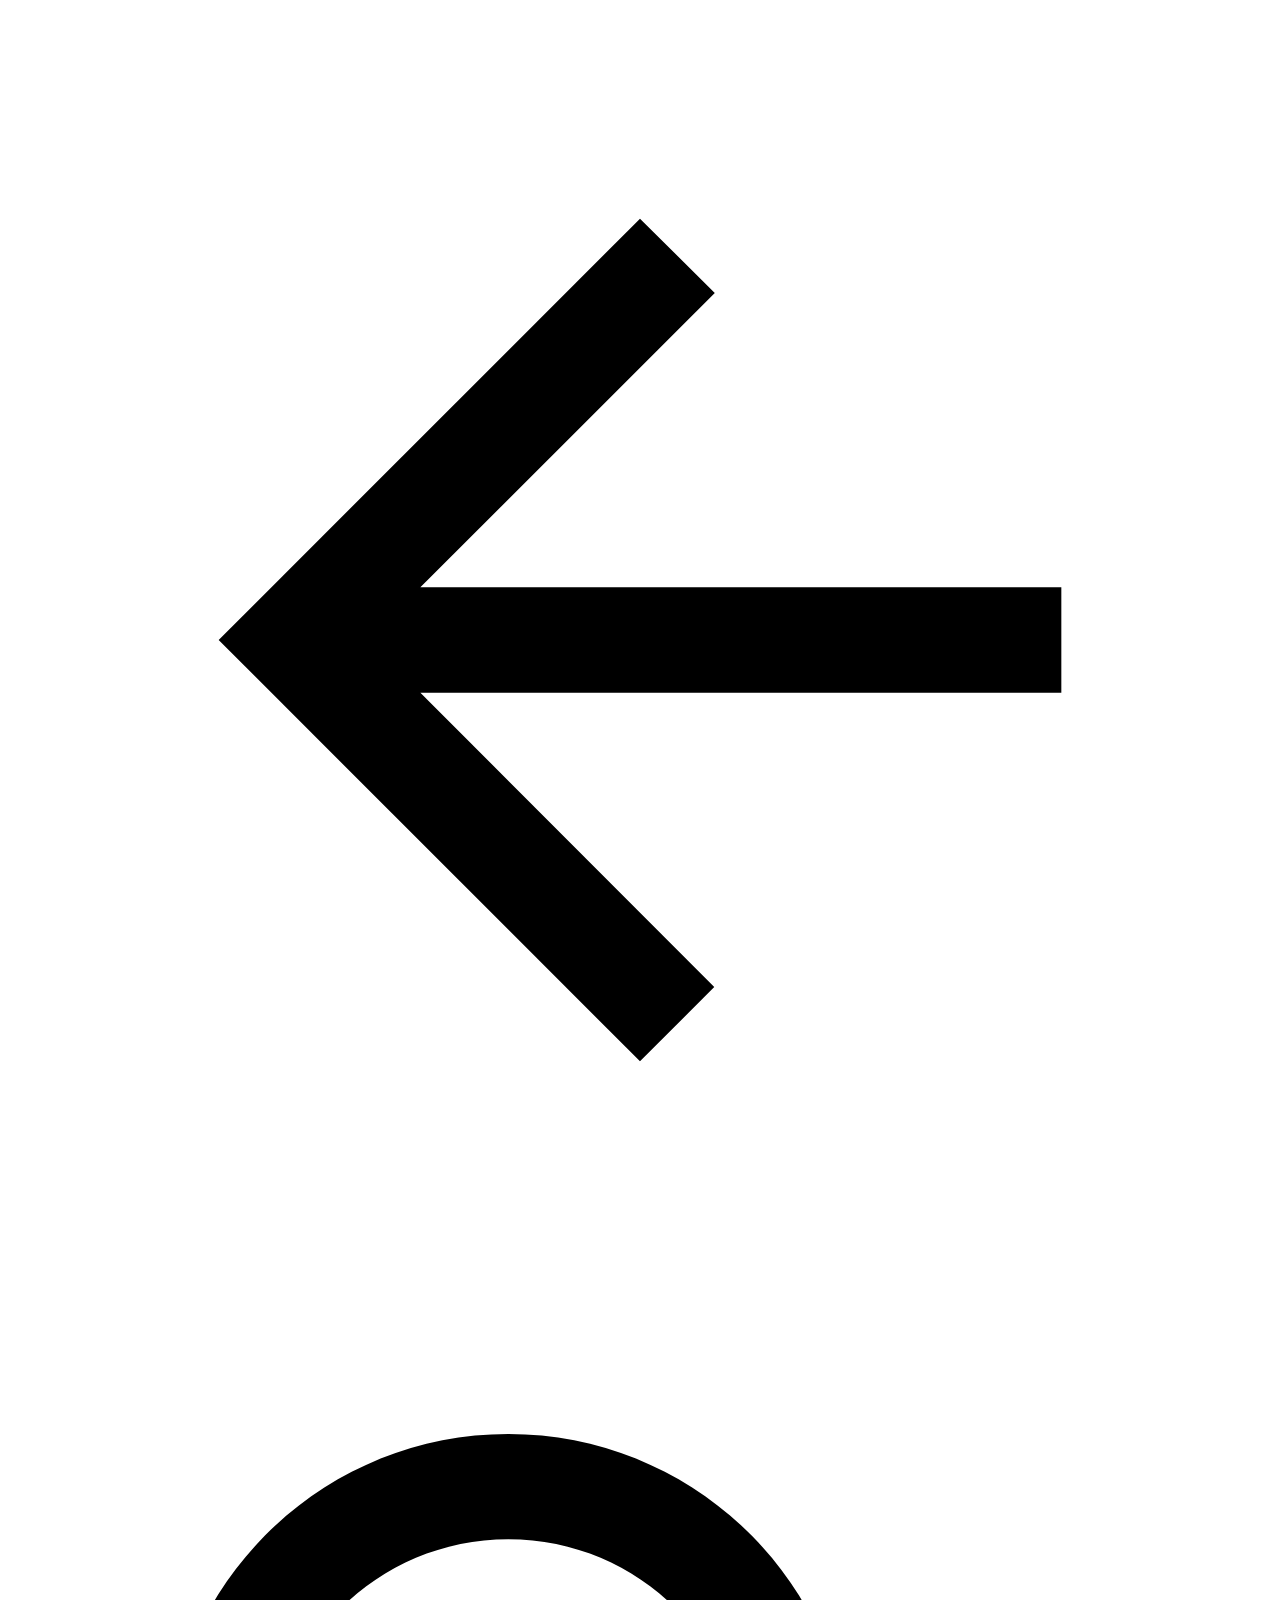
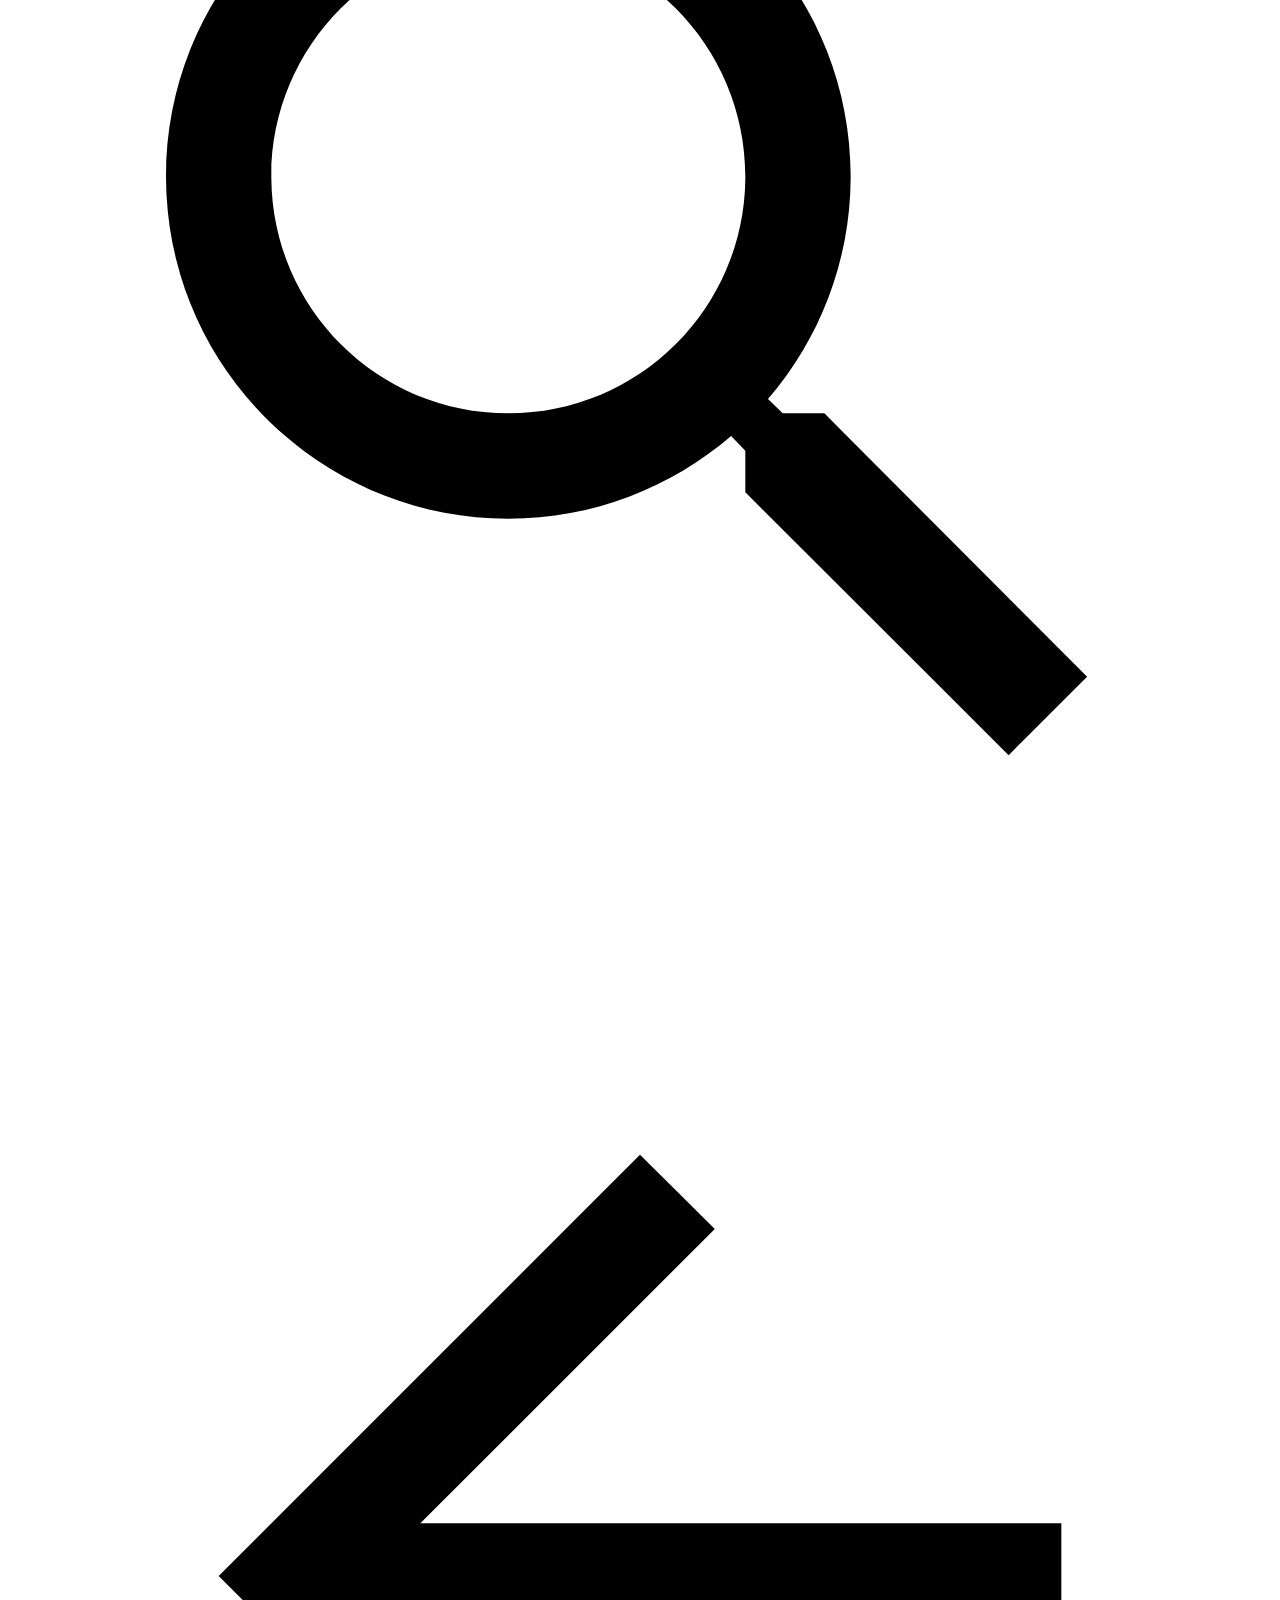
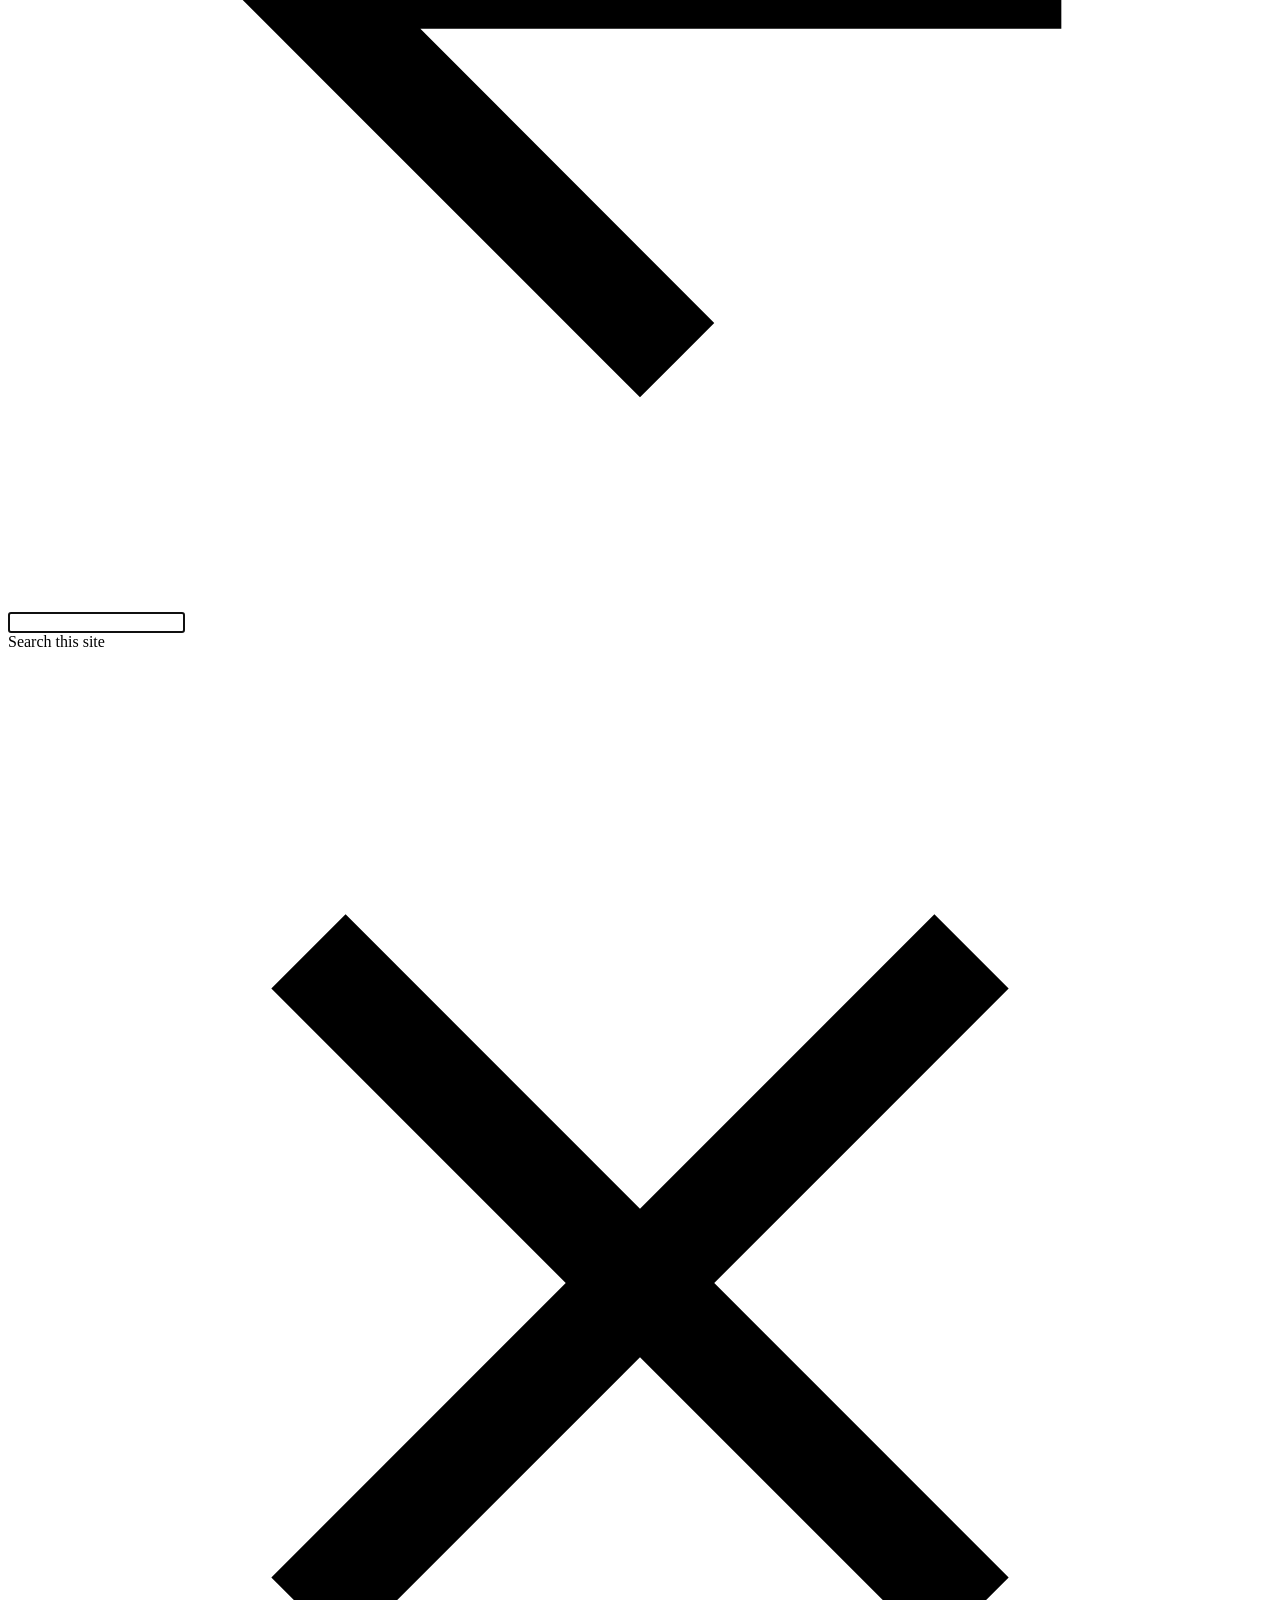
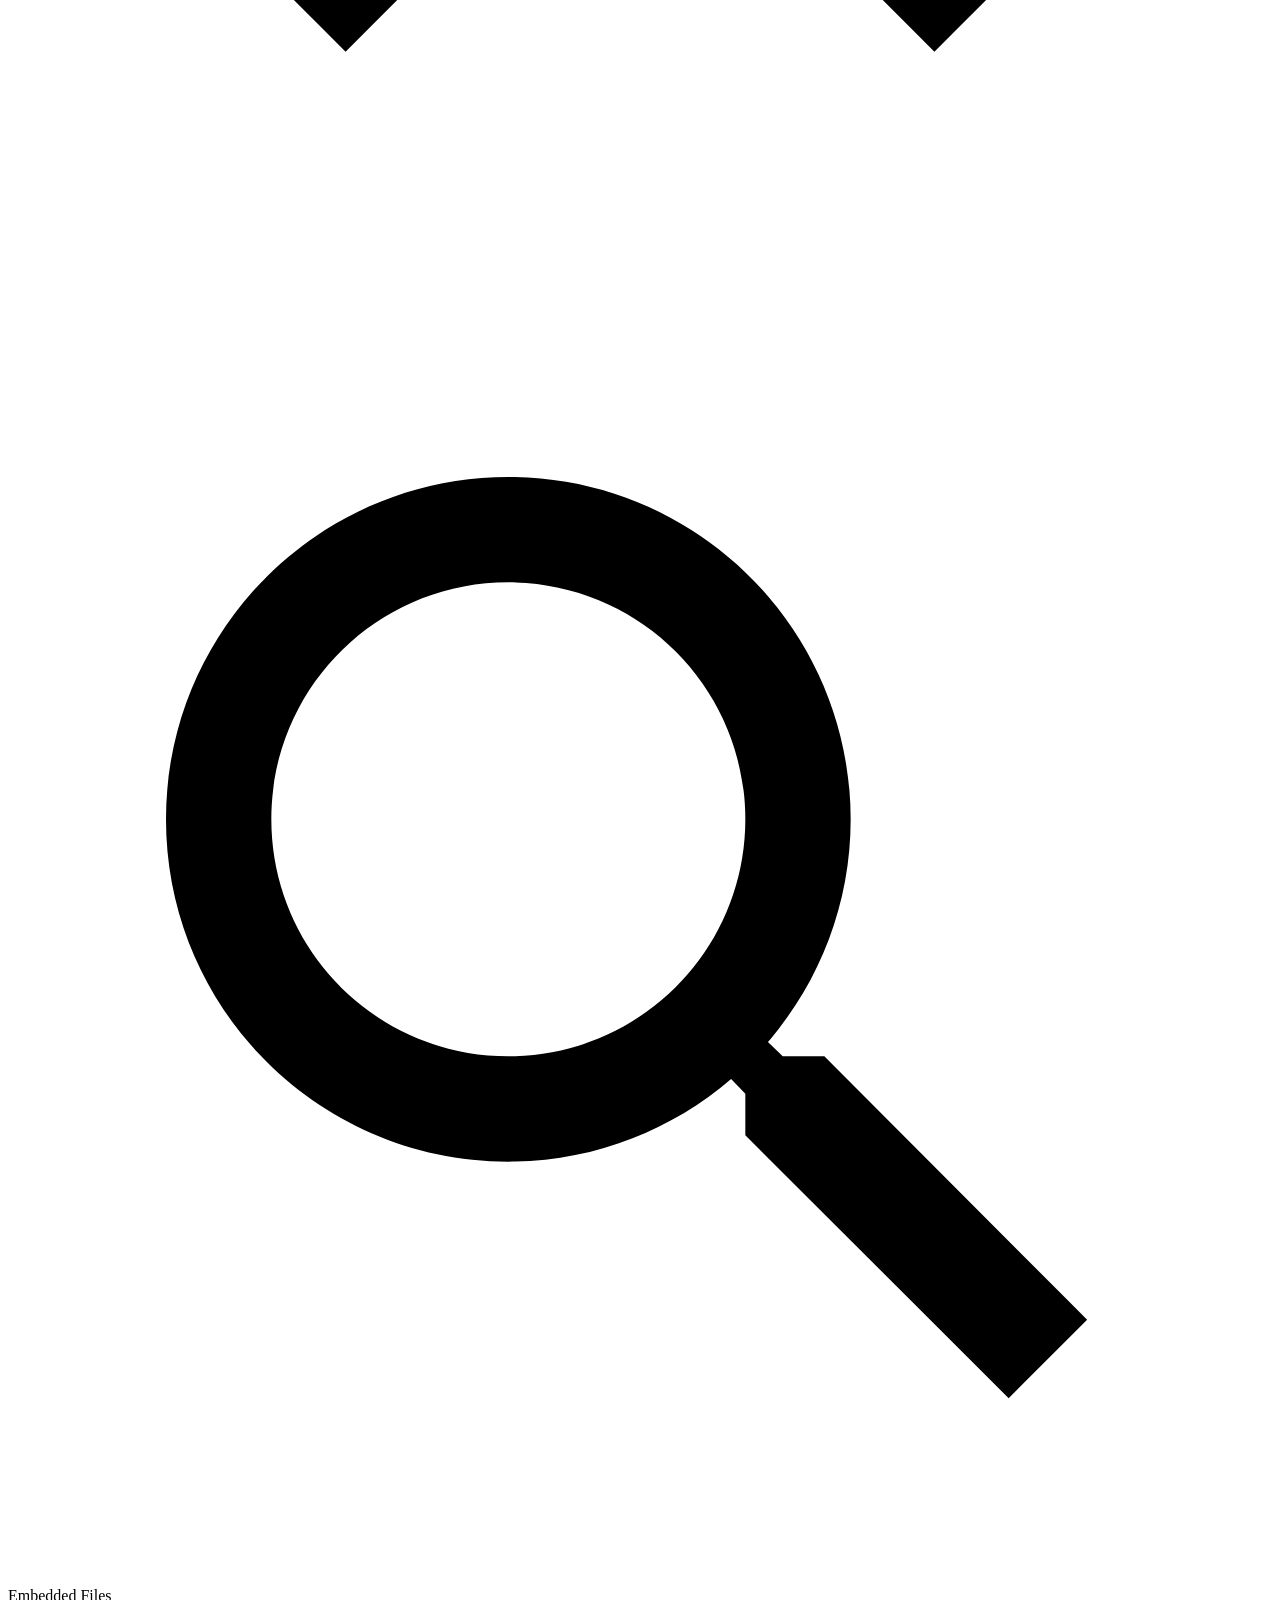
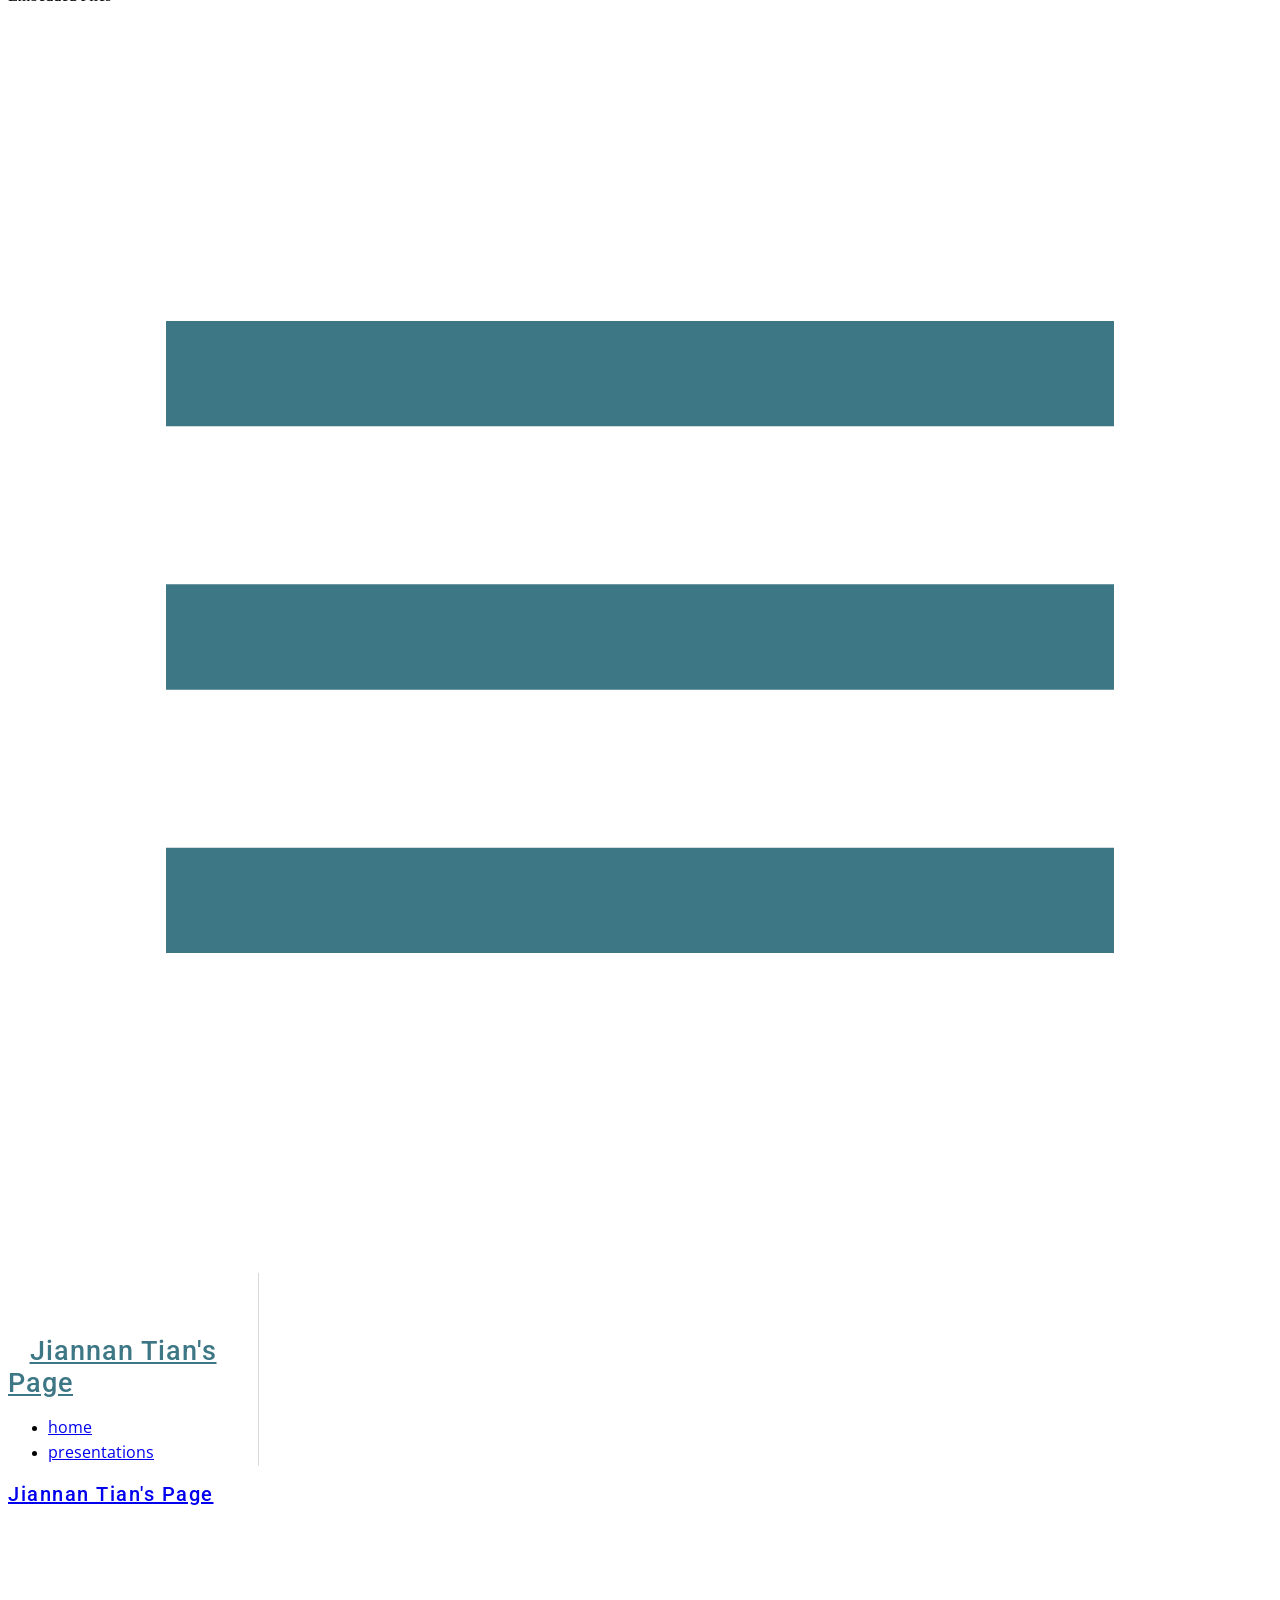
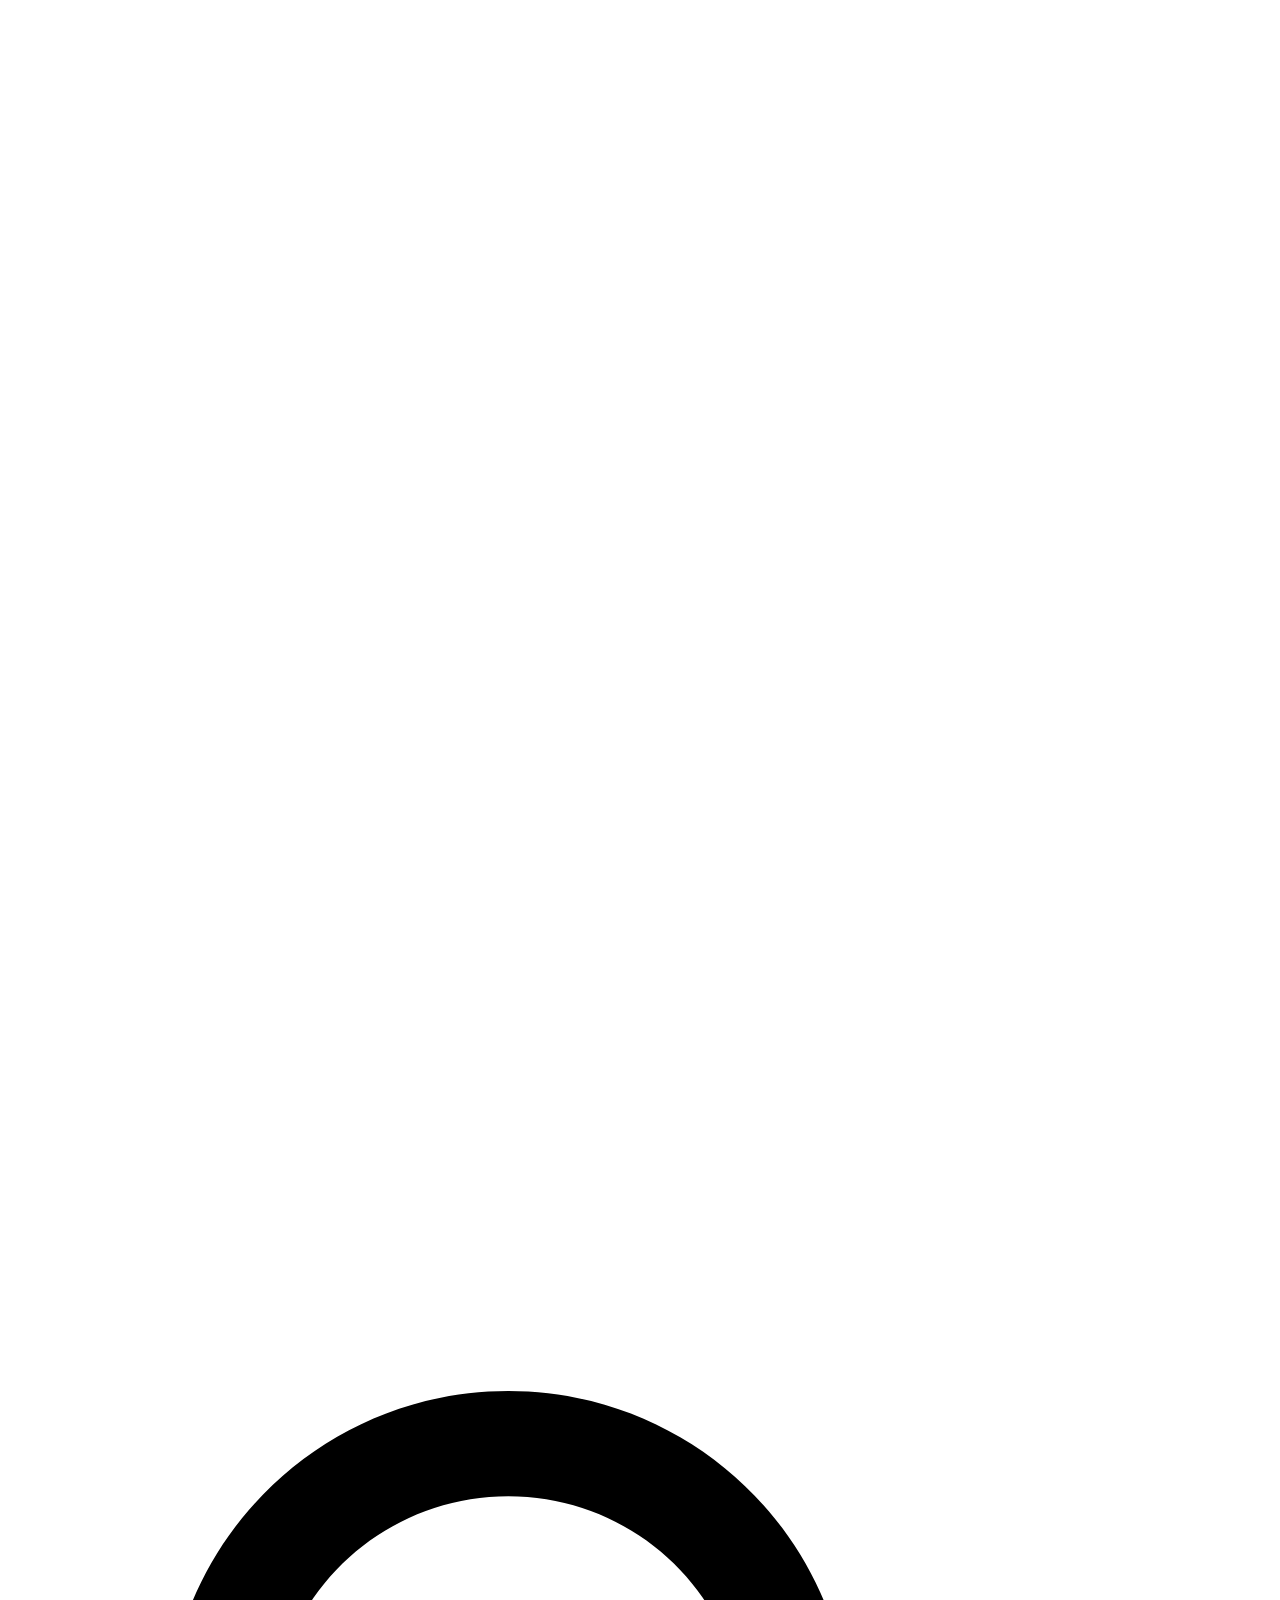
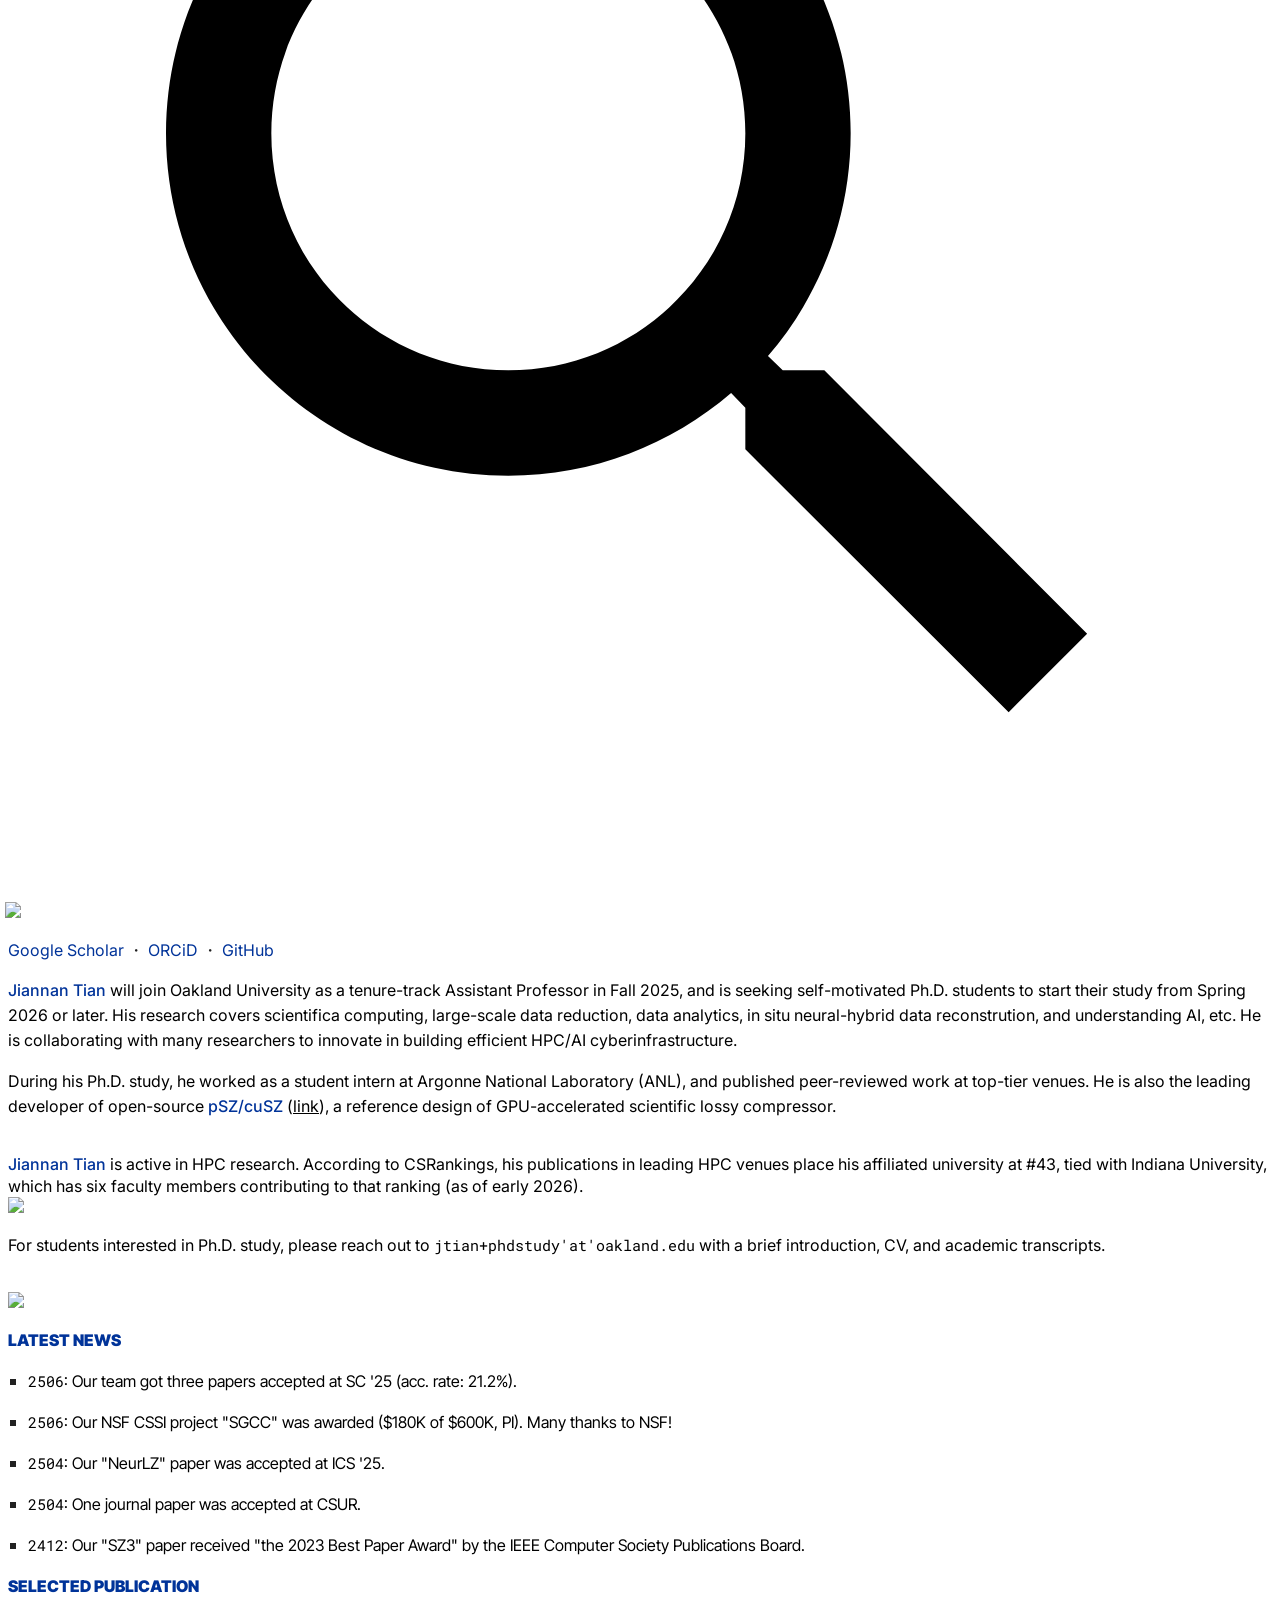
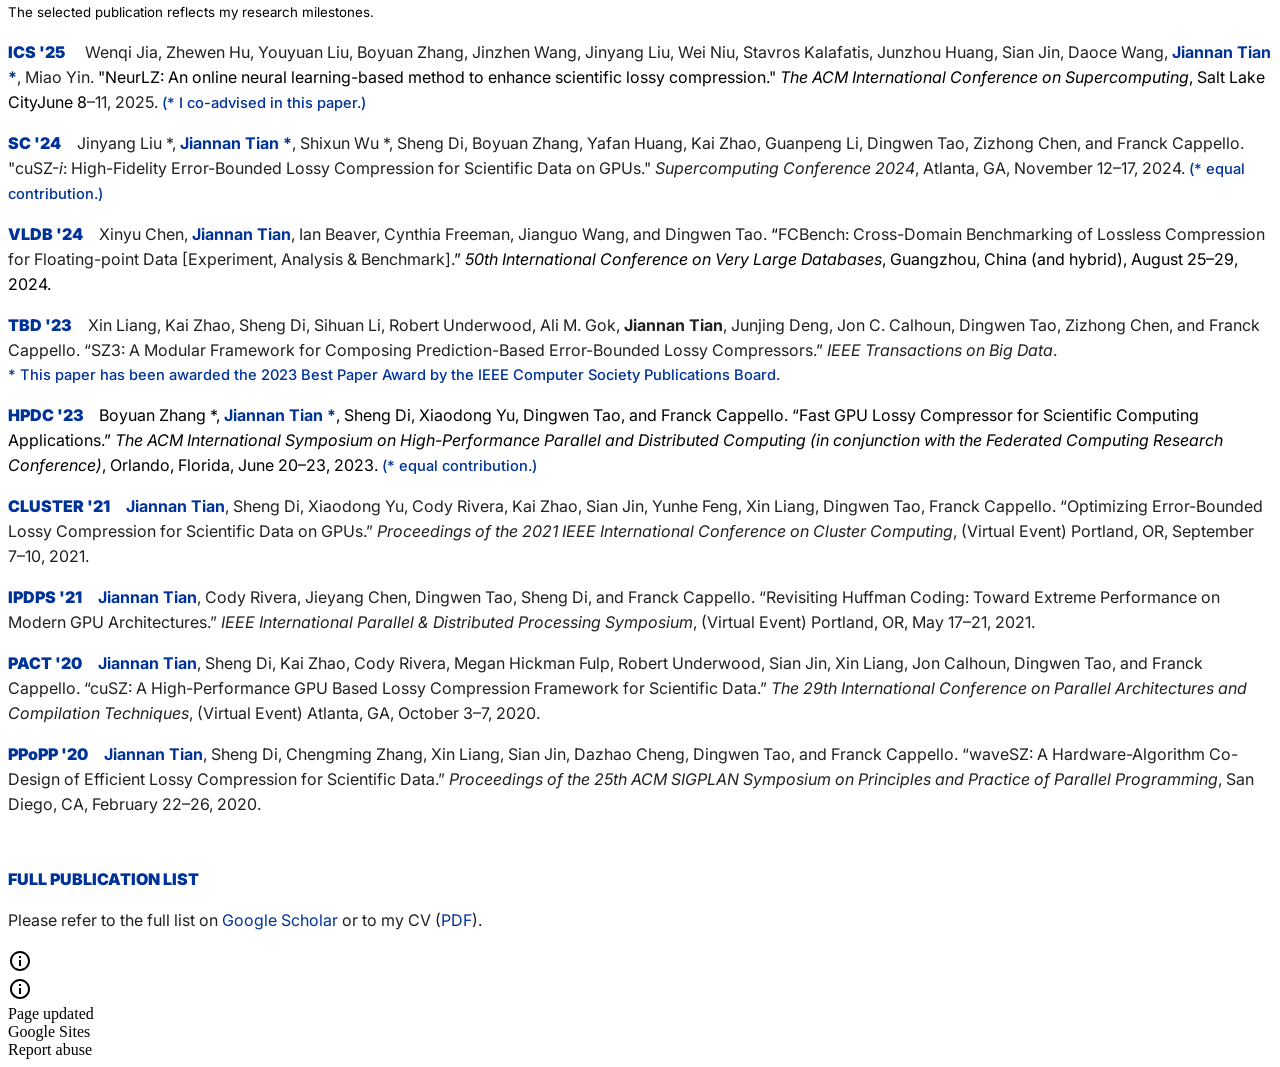
==== commit 177f1eb1: "Add files via upload" ====
--- a/index.html
+++ b/index.html
@@ -1,322 +1,93 @@
-<!DOCTYPE html>
-<html lang="en">
+<!DOCTYPE html><html lang="en-US" itemscope itemtype="http://schema.org/WebPage"><head><script nonce="-iU9PTyFCg2ukPIlPMuQMw">window['ppConfig'] = {productName: '6b8ce7c01e3dacd3d2c7a8cd322ff979', deleteIsEnforced:  false , sealIsEnforced:  false , heartbeatRate:  0.5 , periodicReportingRateMillis:  60000.0 , disableAllReporting:  false };(function(){'use strict';function k(a){var b=0;return function(){return b<a.length?{done:!1,value:a[b++]}:{done:!0}}}function l(a){var b=typeof Symbol!="undefined"&&Symbol.iterator&&a[Symbol.iterator];if(b)return b.call(a);if(typeof a.length=="number")return{next:k(a)};throw Error(String(a)+" is not an iterable or ArrayLike");}var m=typeof Object.defineProperties=="function"?Object.defineProperty:function(a,b,c){if(a==Array.prototype||a==Object.prototype)return a;a[b]=c.value;return a};
+function n(a){a=["object"==typeof globalThis&&globalThis,a,"object"==typeof window&&window,"object"==typeof self&&self,"object"==typeof global&&global];for(var b=0;b<a.length;++b){var c=a[b];if(c&&c.Math==Math)return c}throw Error("Cannot find global object");}var p=n(this);function q(a,b){if(b)a:{var c=p;a=a.split(".");for(var d=0;d<a.length-1;d++){var e=a[d];if(!(e in c))break a;c=c[e]}a=a[a.length-1];d=c[a];b=b(d);b!=d&&b!=null&&m(c,a,{configurable:!0,writable:!0,value:b})}}
+q("Object.is",function(a){return a?a:function(b,c){return b===c?b!==0||1/b===1/c:b!==b&&c!==c}});q("Array.prototype.includes",function(a){return a?a:function(b,c){var d=this;d instanceof String&&(d=String(d));var e=d.length;c=c||0;for(c<0&&(c=Math.max(c+e,0));c<e;c++){var f=d[c];if(f===b||Object.is(f,b))return!0}return!1}});
+q("String.prototype.includes",function(a){return a?a:function(b,c){if(this==null)throw new TypeError("The 'this' value for String.prototype.includes must not be null or undefined");if(b instanceof RegExp)throw new TypeError("First argument to String.prototype.includes must not be a regular expression");return this.indexOf(b,c||0)!==-1}});function r(a,b,c){a("https://csp.withgoogle.com/csp/proto/"+encodeURIComponent(b),JSON.stringify(c))}function t(){var a;if((a=window.ppConfig)==null?0:a.disableAllReporting)return function(){};var b,c,d,e;return(e=(b=window)==null?void 0:(c=b.navigator)==null?void 0:(d=c.sendBeacon)==null?void 0:d.bind(navigator))!=null?e:u}function u(a,b){var c=new XMLHttpRequest;c.open("POST",a);c.send(b)}
+function v(){var a=(w=Object.prototype)==null?void 0:w.__lookupGetter__("__proto__"),b=x,c=y;return function(){var d=a.call(this),e,f,g,h;r(c,b,{type:"ACCESS_GET",origin:(f=window.location.origin)!=null?f:"unknown",report:{className:(g=d==null?void 0:(e=d.constructor)==null?void 0:e.name)!=null?g:"unknown",stackTrace:(h=Error().stack)!=null?h:"unknown"}});return d}}
+function z(){var a=(A=Object.prototype)==null?void 0:A.__lookupSetter__("__proto__"),b=x,c=y;return function(d){d=a.call(this,d);var e,f,g,h;r(c,b,{type:"ACCESS_SET",origin:(f=window.location.origin)!=null?f:"unknown",report:{className:(g=d==null?void 0:(e=d.constructor)==null?void 0:e.name)!=null?g:"unknown",stackTrace:(h=Error().stack)!=null?h:"unknown"}});return d}}function B(a,b){C(a.productName,b);setInterval(function(){C(a.productName,b)},a.periodicReportingRateMillis)}
+var D="constructor __defineGetter__ __defineSetter__ hasOwnProperty __lookupGetter__ __lookupSetter__ isPrototypeOf propertyIsEnumerable toString valueOf __proto__ toLocaleString x_ngfn_x".split(" "),E=D.concat,F=navigator.userAgent.match(/Firefox\/([0-9]+)\./),G=(!F||F.length<2?0:Number(F[1])<75)?["toSource"]:[],H;if(G instanceof Array)H=G;else{for(var I=l(G),J,K=[];!(J=I.next()).done;)K.push(J.value);H=K}var L=E.call(D,H),M=[];
+function C(a,b){for(var c=[],d=l(Object.getOwnPropertyNames(Object.prototype)),e=d.next();!e.done;e=d.next())e=e.value,L.includes(e)||M.includes(e)||c.push(e);e=Object.prototype;d=[];for(var f=0;f<c.length;f++){var g=c[f];d[f]={name:g,descriptor:Object.getOwnPropertyDescriptor(Object.prototype,g),type:typeof e[g]}}if(d.length!==0){c=l(d);for(e=c.next();!e.done;e=c.next())M.push(e.value.name);var h;r(b,a,{type:"SEAL",origin:(h=window.location.origin)!=null?h:"unknown",report:{blockers:d}})}};var N=Math.random(),O=t(),P=window.ppConfig;P&&(P.disableAllReporting||P.deleteIsEnforced&&P.sealIsEnforced||N<P.heartbeatRate&&r(O,P.productName,{origin:window.location.origin,type:"HEARTBEAT"}));var y=t(),Q=window.ppConfig;if(Q)if(Q.deleteIsEnforced)delete Object.prototype.__proto__;else if(!Q.disableAllReporting){var x=Q.productName;try{var w,A;Object.defineProperty(Object.prototype,"__proto__",{enumerable:!1,get:v(),set:z()})}catch(a){}}
+(function(){var a=t(),b=window.ppConfig;b&&(b.sealIsEnforced?Object.seal(Object.prototype):b.disableAllReporting||(document.readyState!=="loading"?B(b,a):document.addEventListener("DOMContentLoaded",function(){B(b,a)})))})();}).call(this);
+</script><meta charset="utf-8"><script nonce="-iU9PTyFCg2ukPIlPMuQMw">var DOCS_timing={}; DOCS_timing['sl']=new Date().getTime();</script><script nonce="-iU9PTyFCg2ukPIlPMuQMw">function _DumpException(e) {throw e;}</script><script data-id="_gd" nonce="-iU9PTyFCg2ukPIlPMuQMw">window.WIZ_global_data = {"K1cgmc":"%.@.[null,null,null,[1,1,[1773328907,147086000],4],null,25]]","nQyAE":{}};</script><script nonce="-iU9PTyFCg2ukPIlPMuQMw">_docs_flag_initialData={"atari-emtpr":false,"atari-eibrm":false,"atari-eipim":false,"atari-etm":false,"docs-text-usc":true,"atari-bae":false,"docs-text-etsrdpn":false,"docs-text-etsrds":false,"docs-text-endes":false,"docs-text-escpv":true,"docs-text-ecfs":false,"docs-text-eetxp":false,"docs-text-ettctvs":false,"docs-text-escoubs":false,"docs-text-escivs":false,"docs-text-escitrbs":false,"docs-text-eiosmc":false,"docs-text-etb":false,"docs-text-esbefr":false,"docs-etshc":false,"docs-text-tbcb":2.0E7,"docs-efsmsdl":false,"docs-text-etof":false,"docs-text-ehlb":false,"docs-text-dwit":false,"docs-text-elawp":false,"docs-eec":true,"docs-esff":false,"docs-idu":false,"docs-sup":"","docs-dli":false,"docs-liap":"/naLogImpressions","ilcm":{"eui":"AHKXmL184VvNuZ61vsR2DWkFqoCKugPugu4373YMmwkfcFap3IhPWTlrwA9SXx15AWXG74Ey3jVF","je":1,"sstu":1773422914571295,"si":"CJ-Y8JaznZMDFe9IqwIduI42EQ","gsc":null,"ei":[5703839,5704621,5706832,5706836,5738513,5738529,5740798,5740814,5743108,5743124,5747263,5758807,5758823,5762243,5762259,5773662,5773678,5774836,5774852,5776501,5776517,5784931,5784947,5784951,5784967,14101306,14101502,14101510,14101534,49472063,49472071,49644015,49644023,49769337,49769345,49822921,49822929,49823164,49823172,49833462,49833470,49842855,49842863,49924706,49924714,49943129,49943137,50266222,50266230,50273528,50273536,50297076,50297084,50503779,50503787,50549555,50549563,50561343,50561351,50586962,50586970,70971256,70971264,71079938,71079946,71085241,71085249,71120968,71120976,71387889,71387897,71465947,71465955,71528597,71528605,71530083,71530091,71544834,71544842,71546425,71546433,71658040,71658048,71659813,71659821,71689860,71689868,71710040,71710048,71742921,71742937,71798420,71798436,71798440,71798456,71825383,71825391,71855000,71855008,71897827,71897835,71960540,71960548,94327671,94327679,94353368,94353376,94434257,94434265,94523168,94523176,94624865,94624873,94629757,94629765,94660795,94660803,94661802,94661810,94692298,94692306,94744856,94744864,94785229,94785237,94864653,94864661,94904089,94904097,94918952,94918960,95087186,95087194,95112873,95112881,95314802,95314810,95317482,95317490,99251983,99251991,99368792,99368800,99402331,99402339,99440853,99440861,99457807,99457815,101492731,101492739,101519280,101519288,101562406,101562414,101629726,101629734,101631191,101631199,101687117,101687125,101836971,101836979,101837416,101837424,101855239,101855247,101887674,101887682,101917185,101917193,101922739,101922747,101922880,101922888,102030642,102030650,102059541,102059549,102070930,102070938,102074087,102074095,102146687,102146695,102161447,102161455,102198282,102198290,102199034,102199050,102244489,102244497,102249831,102262249,102262257,102280628,102280636,102287864,102287872,102343036,102343044,102343380,102343388,102402679,102402687,102430621,102430629,102469860,102469868,102517339,102517344,102673375,102685384,102685389,102685929,102685934,102690600,102690608,102691157,102691162,102691290,102691295,102718396,102721209,102721214,102727402,102727407,102741226,102741234,102762315,102762323,102787563,102807790,102807798,102867835,102867843,102883758,102883766,102887236,102887244,102903660,102903668,102909750,102909755,102921493,102921501,102925819,102925827,102926523,102926531,102932587,102932595,102944189,102944194,102944268,102944273,102944503,102944508,102944582,102944587,102944680,102944685,102944785,102944790,102956685,102956693,102972669,102972677,102973360,102973368,102988272,102988277,103011418,103011426,103163034,103163042,103176010,103176018,103281950,103281955,103285956,103285964,103286444,103286452,103288306,103288314,103289103,103289108,103289273,103289278,103296034,103296042,103322521,103322529,103326407,103326415,103343830,103343838,103354296,103354304,103354852,103354860,103355353,103355361,103355643,103355651,104530130,104573899,104573907,104575332,104575337,104575491,104575496,104575691,104575696,104575894,104615595,104615603,104661247,104661255,104663867,104663883,104699504,104699512,104761751,104761759,104801546,104801554,104857655,104857663,104907811,104907819,104940397,104940405,104962265,104975008,104975016,104976617,104976625,104983169,104983177,105082097,105082105,105112583,105112588,105114679,105114687,105117307,105117315,105120751,105120767,105125317,105125325,105180894,105180902,105216989,105216997,105283687,105283695,105292835,105292843,105302073,105302081,105346285,105346293,105360418,105360426,105373824,105373832,105393811,105393819,105439171,105439179,115509982,115509990,115601129,115601137,115626258,115626266,115626439,115626447,115669258,115669266,115769458,115769466,115818444,115818449,115909741,115909749,115936304,115936312,115990671,115990679,116059345,116059353,116068898,116068906,116176809,116176817,116179574,116179582,116221334,116221342,116235476,116235481,116276461,116276469,116307748,116361222,116372477,116372485,116407665,116416034,116416042,116421291,116421299,116425642,116428888,116448407,116449517,116470832,116495787,116496398,116498664,116538516,116538524,116542685,116550348,116561088,116561093,116561273,116561278,116567571,116567576,116593747,116609471,116609479,116613094,116613710,116670655,116685398,116685788,116704081,116704120,116714309,116714312,116763209,116763217,116786198,116804783,116804791,116830428,116830433,116840681,116840686,116874913,116877099,116918148,116918156,116919494,116923675,116924992,116980487,116980495,116999226,116999234,117021158,117021174,117026878,117026879,117037068,117037076,117037621,117037626,117070445,117070450,117070807,117070812,117136347,117166647,117228238,117228254,117268947,117268955,117382832,117410074,117461421,117461586,117528468,117528471,117530135,117556935,117557279,117617889,117632590,117642488,117683635,117701020,117701025,117706016,117734392,117736030,117755703,117755716,117755820,117756394,117775368,117782123,117803807,117840093,117917433,117952935,117995679,117995685,117995689,117995696,117995703,118000445,118016582],"crc":0,"cvi":[]},"docs-ccdil":false,"docs-eil":true,"info_params":{},"buildLabel":"editors.sites-viewer-frontend_20260309.02_p2","docs-show_debug_info":false,"atari-jefp":"/_/view/jserror","docs-jern":"view","atari-rhpp":"/_/view","docs-ecuach":false,"docs-cclt":2033,"docs-ecci":true,"docs-esi":false,"docs-efypr":true,"docs-eyprp":true,"docs-li":"104240","docs-trgthnt":"","docs-etmhn":false,"docs-thnt":"","docs-hbt":[],"docs-hdet":["nMX17M8pQ0kLUkpsP190WPbQDRJQ","17hED8kG50kLUkpsP190TThQn3DA","BDNZR4PXx0kLUkpsP190SJtNPkYt","Etj5wJCQk0kLUkpsP190NwiL8UMa","xCLbbDUPA0kLUkpsP190XkGJiPUm","2NUkoZehW0kLUkpsP190UUNLiXW9","yuvYtd5590kLUkpsP190Qya5K4UR","ZH4rzt2uk0kLUkpsP190UDkF5Bkq","uQUQhn57A0kLUkpsP190WHoihP41","93w8zoRF70kLUkpsP190TxXbtSeV","fAPatjr1X0kLUkpsP190SaRjNRjw","T4vgqqjK70kLUkpsP190ScPehgAW","JyFR2tYWZ0kLUkpsP190Rn3HzkxT","ufXj7vmeJ0kLUkpsP190QURhvJn2","KFks7UeZ30kLUkpsP190UUMR6cvh","LcTa6EjeC0kLUkpsP190RKgvW5qi","s3UFcjGjt0kLUkpsP190Z45ftWRr","o99ewBQXy0kLUkpsP190Nq2qr6tf","PHVyy5uSS0kLUkpsP190SUsYo8gQ","yZn21akid0iSFTCbiEB0WPiGEST3","h2TtqzmQF0kLUkpsP190YPJiQt7p","MZi9vb5UC0kLUkpsP190ReUhvVjy","dSR6SPjB80kLUkpsP190Y3xHa9qA","Bz6B7VmLu0kLUkpsP190W3FeobP7","AiLoubzsd0kLUkpsP190XtYNPgYT","2J3DVQoVh0kLUkpsP190R5wShSrC","MLmbZasLS0kLUkpsP190YHf6Zjsf","S1T4ezMsZ0kLUkpsP190U6GfQUxi","LwAAPYPwi0kLUkpsP190TR4aaiFR","zZpS7TtwA0kLUkpsP190SJfhmHn8","LqadmuFLc0kLUkpsP190VqMgRe9G","oiu5UhKXt0kLUkpsP190XWFatA4U","N5u4VeWhx0iSFTCbiEB0VUTNdX6g","XM16tjwrD0iSFTCbiEB0NfzvTeuU","ybYTJk1eD0iSFTCbiEB0QV4rkzSF","TgXar1TSG0iSFTCbiEB0SsXMaKuP","JYfGDkExa0iSFTCbiEB0TTQnEDtH","2i9JBUZ3w0iSFTCbiEB0RytbUoNq","pgvTVXNKa0iSFTCbiEB0ShqmBTMR","NsVnd81bW0iSFTCbiEB0RhcXEK9M","rTQirATnb0iSFTCbiEB0W5cPcA7D","wNyww2Syr0iSFTCbiEB0Pzsbemba","DVdpfbqGj0iSFTCbiEB0RP4dMdFg","WKN3dsuG20iSFTCbiEB0NtEYhMK7","S5iPRteXX0iSFTCbiEB0YkMazE6h","6hmou1AcB0iSFTCbiEB0R9rZWXdz","wvo4NcLUj0iSFTCbiEB0Tt7mcVxE","HWuSeN2AB0iSFTCbiEB0PoBwHT2F","rMLvYG5Cd0iSFTCbiEB0VMB6o5sk","EnxXFzAMR0iSFTCbiEB0NxWnFJEU","rTcCMw3BM0mHq3jmV6o0RHeAExRK","HUYzfGVRa0mHq3jmV6o0Uxe2caXK","1XYMmM1Cu0mHq3jmV6o0Z3pEi8xm","xHhMJiXiV0mHq3jmV6o0WB8WinyM","xwSFpxEiU0mHq3jmV6o0PcnvcKmd","4MBkBg26q0mHq3jmV6o0QeKPRMpY","y5g8iW2T80mHq3jmV6o0Nr8SAj4C","W9YRKy3Lb0iSFTCbiEB0Xfs1EfPr","Ed3nhrN8D0iSFTCbiEB0RN4bJ53y","zxDKY7PC10iSFTCbiEB0UDYPJwDZ","bhEyDmbwi0mHq3jmV6o0TngCF1v2","6rKYZ6uHA0mHq3jmV6o0TeDZjgB8","71Deousgx0mHq3jmV6o0WXBQiyzi","sVEZbUAa70mHq3jmV6o0TNq1M7FF","8ZPFZT5nG0mHq3jmV6o0PJ5yoVh4","P55v8p4Lk0mHq3jmV6o0VjggjHMV","QqnZoz9ko0mHq3jmV6o0QskzBcHn","Nq8mdjdGg0mHq3jmV6o0WShxQA39","6nr31z9Wv0mERqSGkGf0VhuvAXWC","RLHeYNm410mERqSGkGf0Y817EUFK","vmx68XtfJ0mERqSGkGf0RCUBfsQr","687J7yD1q0mERqSGkGf0RVmMYHo1","qwhWQy8Zi0mERqSGkGf0W2tdypUF","wF8Sk241e0mERqSGkGf0YNtN6gpV","ijUhdx2QN0mERqSGkGf0TSD26iBJ","3iBLaMnuG0mERqSGkGf0VdY8XuLS","cFR77YEGo0iSFTCbiEB0PcMDWjX2","evUYuNCS80mERqSGkGf0Psi8j3Dw","soWncRV7C0mERqSGkGf0PZheXrWA","TvjoiCaar0mERqSGkGf0S9qS5adj","txL54xWLC0mERqSGkGf0XoEGTvCu","MP3EsW1un0mERqSGkGf0QDkfTxat","N1q4Y3fqz0mERqSGkGf0W1oPWWoc","pnKWhXiJi0mERqSGkGf0RDJejrBm","uLoGBsxEp0mERqSGkGf0Umz4HBC5","ffZmMGtYT0suK1NZr2K0QUxSzEMN","NagbcZWyB0suK1NZr2K0SJmfmJ3n","KMcLKvubv0suK1NZr2K0PLMUJ7zr","a13ejFS5i0suK1NZr2K0WzewY5tP","pZ1hXv7ve0suK1NZr2K0U5qoNhyU","pwLDucJZU0ezFcgqx310NgtmYpbV","TCKDVQ6J0Bn3gbW4AcZC0PQKypCa","Z7vabQzZ0Bn3gbW4AcZC0TfvmSab","UUNcLtsso0mERqSGkGf0Uwg2tMZa","wYCZkqoz10fBWirfAym0S1sADKbJ"],"docs-hunds":false,"docs-hae":"PROD","docs-ehn":false,"docs-epq":true,"docs-upap":"/_/view/prefs"}; _docs_flag_cek= null ; if (window['DOCS_timing']) {DOCS_timing['ifdld']=new Date().getTime();}</script><meta name="viewport" content="width=device-width, initial-scale=1"><meta http-equiv="X-UA-Compatible" content="IE=edge"><meta name="referrer" content="origin"><link rel="icon" href="https://ssl.gstatic.com/atari/images/public/favicon.ico"><meta property="og:title" content="Jiannan Tian&#39;s Page"><meta property="og:type" content="website"><meta property="og:url" content="https://www.jti.one/"><meta property="og:description" content="Google Scholar ・ ORCiD ・ GitHub
+Jiannan Tian will join Oakland University as a tenure-track Assistant Professor in Fall 2025, and is seeking self-motivated Ph.D. students to start their study from Spring 2026 or later. His research covers scientifica computing, large-scale data reduction, data"><meta itemprop="name" content="Jiannan Tian&#39;s Page"><meta itemprop="description" content="Google Scholar ・ ORCiD ・ GitHub
+Jiannan Tian will join Oakland University as a tenure-track Assistant Professor in Fall 2025, and is seeking self-motivated Ph.D. students to start their study from Spring 2026 or later. His research covers scientifica computing, large-scale data reduction, data"><meta itemprop="url" content="https://www.jti.one/"><meta itemprop="thumbnailUrl" content="https://lh3.googleusercontent.com/sitesv/[base64]w1280"><meta itemprop="image" content="https://lh3.googleusercontent.com/sitesv/[base64]w1280"><meta itemprop="imageUrl" content="https://lh3.googleusercontent.com/sitesv/[base64]w1280"><meta property="og:image" content="https://lh3.googleusercontent.com/sitesv/[base64]w1280"><link href="https://fonts.googleapis.com/css?family=Roboto%3A300%2C400%2C500%2C700%7COpen%20Sans%3A400%2C400italic%2C700%2C700italic&display=swap" rel="stylesheet" nonce="urrql7iygzuItVvPmD0dIg"><link href="https://fonts.googleapis.com/css?family=Google+Sans:400,500|Roboto:300,400,500,700|Source+Code+Pro:400,700&display=swap" rel="stylesheet" nonce="urrql7iygzuItVvPmD0dIg"><link href="https://fonts.googleapis.com/css?family=Inter%3Ai%2Cbi%2C700%2C500%2C900%2C400&display=swap" rel="stylesheet" nonce="urrql7iygzuItVvPmD0dIg"><link href="https://fonts.googleapis.com/css?family=Inter%20Tight%3Ai%2Cbi%2C700%2C900%2C400&display=swap" rel="stylesheet" nonce="urrql7iygzuItVvPmD0dIg"><link href="https://fonts.googleapis.com/css?family=Roboto%20Mono%3Ai%2Cbi%2C700%2C400&display=swap" rel="stylesheet" nonce="urrql7iygzuItVvPmD0dIg"><link rel="stylesheet" href="https://www.gstatic.com/_/atari/_/ss/k=atari.vw.fQWOlPBUhgY.L.W.O/am=AAAYAAE/d=1/rs=AGEqA5kJbtqu0N35lTzXF_zdGVN_hmOvPA" data-id="_cl" nonce="urrql7iygzuItVvPmD0dIg"><script nonce="-iU9PTyFCg2ukPIlPMuQMw"></script><title>Jiannan Tian&#39;s Page</title><style jsname="ptDGoc" nonce="urrql7iygzuItVvPmD0dIg">.M63kCb{background-color: rgba(255,255,255,1);}.OUGEr{color: rgba(33,33,33,1);}.duRjpb .OUGEr{color: rgba(61,118,132,1);}.JYVBee .OUGEr{color: rgba(61,118,132,1);}.OmQG5e .OUGEr{color: rgba(61,118,132,1);}.iwQgFb{background-color: rgba(0,0,0,0.150000006);}.ySLm4c{font-family: 'Open Sans', sans-serif;}.CbiMKe{background-color: rgba(81,111,117,1);}.qeLZfd .zfr3Q{color: rgba(33,33,33,1);}.qeLZfd .qnVSj{color: rgba(33,33,33,1);}.qeLZfd .Glwbz{color: rgba(33,33,33,1);}.qeLZfd .duRjpb{color: rgba(43,93,104,1);}.qeLZfd .qLrapd{color: rgba(43,93,104,1);}.qeLZfd .JYVBee{color: rgba(43,93,104,1);}.qeLZfd .aHM7ed{color: rgba(43,93,104,1);}.qeLZfd .OmQG5e{color: rgba(43,93,104,1);}.qeLZfd .NHD4Gf{color: rgba(43,93,104,1);}.qeLZfd .aw5Odc{color: rgba(43,93,104,1);}.qeLZfd .dhtgD:hover{color: rgba(33,95,108,1);}.qeLZfd .dhtgD:visited{color: rgba(43,93,104,1);}.qeLZfd .iwQgFb{background-color: rgba(0,0,0,0.150000006);}.qeLZfd .OUGEr{color: rgba(33,33,33,1);}.qeLZfd .duRjpb .OUGEr{color: rgba(43,93,104,1);}.qeLZfd .JYVBee .OUGEr{color: rgba(43,93,104,1);}.qeLZfd .OmQG5e .OUGEr{color: rgba(43,93,104,1);}.qeLZfd:before{background-color: rgba(223,233,235,1); display: block;}.lQAHbd .zfr3Q{color: rgba(255,255,255,1);}.lQAHbd .qnVSj{color: rgba(255,255,255,1);}.lQAHbd .Glwbz{color: rgba(255,255,255,1);}.lQAHbd .duRjpb{color: rgba(220,249,255,1);}.lQAHbd .qLrapd{color: rgba(220,249,255,1);}.lQAHbd .JYVBee{color: rgba(220,249,255,1);}.lQAHbd .aHM7ed{color: rgba(220,249,255,1);}.lQAHbd .OmQG5e{color: rgba(220,249,255,1);}.lQAHbd .NHD4Gf{color: rgba(220,249,255,1);}.lQAHbd .aw5Odc{color: rgba(220,249,255,1);}.lQAHbd .dhtgD:visited{color: rgba(220,249,255,1);}.lQAHbd .iwQgFb{background-color: rgba(255,255,255,0.150000006);}.lQAHbd .OUGEr{color: rgba(255,255,255,1);}.lQAHbd .duRjpb .OUGEr{color: rgba(220,249,255,1);}.lQAHbd .JYVBee .OUGEr{color: rgba(220,249,255,1);}.lQAHbd .OmQG5e .OUGEr{color: rgba(220,249,255,1);}.lQAHbd .CbiMKe{background-color: rgba(255,255,255,1);}.lQAHbd:before{background-color: rgba(81,111,117,1); display: block;}.cJgDec .zfr3Q{color: rgba(255,255,255,1);}.cJgDec .zfr3Q .OUGEr{color: rgba(255,255,255,1);}.cJgDec .qnVSj{color: rgba(255,255,255,1);}.cJgDec .Glwbz{color: rgba(255,255,255,1);}.cJgDec .qLrapd{color: rgba(255,255,255,1);}.cJgDec .aHM7ed{color: rgba(255,255,255,1);}.cJgDec .NHD4Gf{color: rgba(255,255,255,1);}.cJgDec .IFuOkc:before{background-color: rgba(33,33,33,1); opacity: 0; display: block;}.O13XJf{height: 310px; padding-bottom: 50px; padding-top: 50px;}.O13XJf .IFuOkc{background-image: url(https://ssl.gstatic.com/atari/images/aristotle-header-dark.jpg);}.O13XJf .IFuOkc:before{background-color: rgba(33,33,33,1); opacity: 0.5; display: block;}.O13XJf .zfr3Q{color: rgba(255,255,255,1);}.O13XJf .qnVSj{color: rgba(255,255,255,1);}.O13XJf .Glwbz{color: rgba(255,255,255,1);}.O13XJf .duRjpb{color: rgba(255,255,255,1);}.O13XJf .qLrapd{color: rgba(255,255,255,1);}.O13XJf .JYVBee{color: rgba(255,255,255,1);}.O13XJf .aHM7ed{color: rgba(255,255,255,1);}.O13XJf .OmQG5e{color: rgba(255,255,255,1);}.O13XJf .NHD4Gf{color: rgba(255,255,255,1);}.tpmmCb .zfr3Q{color: rgba(33,33,33,1);}.tpmmCb .zfr3Q .OUGEr{color: rgba(33,33,33,1);}.tpmmCb .qnVSj{color: rgba(33,33,33,1);}.tpmmCb .Glwbz{color: rgba(33,33,33,1);}.tpmmCb .qLrapd{color: rgba(33,33,33,1);}.tpmmCb .aHM7ed{color: rgba(33,33,33,1);}.tpmmCb .NHD4Gf{color: rgba(33,33,33,1);}.tpmmCb .IFuOkc:before{background-color: rgba(255,255,255,1); display: block;}.tpmmCb .Wew9ke{fill: rgba(33,33,33,1);}.dhtgD:hover{color: rgba(31,109,121,1);}.dhtgD:active{color: rgba(31,109,121,1);}.Zjiec{color: rgba(61,118,132,1); font-family: Roboto, sans-serif; font-size: 20pt; font-weight: 500; letter-spacing: 1px; padding-bottom: 57px; padding-left: 21.5px; padding-right: 21.5px; padding-top: 8px; text-align: center; text-transform: none;}.XMyrgf{margin-top: 0px; margin-left: 21.5px; margin-bottom: 24px; margin-right: 21.5px; text-align: center;}.TlfmSc{color: rgba(83,167,184,1); font-family: Roboto, sans-serif; font-size: 15pt; font-weight: 500; letter-spacing: 1.5px; text-transform: none;}.Mz8gvb{color: rgba(83,167,184,1);}.zDUgLc{background-color: rgba(255,255,255,1); border-bottom-style: solid; border-bottom-width: 1px; border-color: rgba(204,204,204,1);}.QTKDff.chg4Jd:focus{background-color: rgba(255,255,255,0.1199999973);}.YTv4We{color: rgba(61,118,132,1);}.YTv4We:hover:before{background-color: rgba(183,153,81,0.1199999973); display: block;}.YTv4We.chg4Jd:focus:before{border-color: rgba(183,153,81,0.3600000143); display: block;}.eWDljc{background-color: rgba(255,255,255,1);}.eWDljc .hDrhEe{padding-left: 8px;}.ZXW7w{color: rgba(106,106,106,1); opacity: 0.6;}.PsKE7e{color: rgba(106,106,106,1); font-family: 'Open Sans', sans-serif; font-size: 12pt; font-weight: 400;}.lhZOrc{color: rgba(33,33,33,1);}.hDrhEe:hover{color: rgba(33,33,33,1);}.M9vuGd{color: rgba(33,33,33,1); font-weight: 700;}.jgXgSe:hover{color: rgba(33,33,33,1);}.j10yRb:hover{color: rgba(33,33,33,1);}.j10yRb.chg4Jd:focus:before{border-color: rgba(33,33,33,0.3600000143); display: block;}.tCHXDc{color: rgba(106,106,106,1);}.iWs3gf.chg4Jd:focus{background-color: rgba(106,106,106,0.1199999973);}.wgxiMe{background-color: rgba(255,255,255,1); border-color: rgba(0,0,0,0.150000006); border-style: solid; border-width: 1px;}.fOU46b .TlfmSc{color: rgba(255,255,255,1);}.fOU46b .KJll8d{background-color: rgba(255,255,255,1);}.fOU46b .Mz8gvb{color: rgba(255,255,255,1);}.fOU46b .Mz8gvb.chg4Jd:focus:before{border-color: rgba(255,255,255,1); display: block;}.fOU46b .qV4dIc{color: rgba(255,255,255,0.8700000048);}.fOU46b .jgXgSe:hover{color: rgba(255,255,255,1);}.fOU46b .M9vuGd{color: rgba(255,255,255,1);}.fOU46b .tCHXDc{color: rgba(255,255,255,0.8700000048);}.fOU46b .iWs3gf.chg4Jd:focus{background-color: rgba(255,255,255,0.1199999973);}.fOU46b .G8QRnc .Mz8gvb{color: rgba(0,0,0,0.8000000119);}.fOU46b .G8QRnc .Mz8gvb.chg4Jd:focus:before{border-color: rgba(0,0,0,0.8000000119); display: block;}.fOU46b .G8QRnc .ZXW7w{color: rgba(0,0,0,0.8000000119);}.fOU46b .G8QRnc .TlfmSc{color: rgba(0,0,0,0.8000000119);}.fOU46b .G8QRnc .KJll8d{background-color: rgba(0,0,0,0.8000000119);}.fOU46b .G8QRnc .qV4dIc{color: rgba(0,0,0,0.6399999857);}.fOU46b .G8QRnc .jgXgSe:hover{color: rgba(0,0,0,0.8199999928);}.fOU46b .G8QRnc .M9vuGd{color: rgba(0,0,0,0.8199999928);}.fOU46b .G8QRnc .tCHXDc{color: rgba(0,0,0,0.6399999857);}.fOU46b .G8QRnc .iWs3gf.chg4Jd:focus{background-color: rgba(0,0,0,0.1199999973);}.fOU46b .usN8rf .Mz8gvb{color: rgba(0,0,0,0.8000000119);}.fOU46b .usN8rf .Mz8gvb.chg4Jd:focus:before{border-color: rgba(0,0,0,0.8000000119); display: block;}.fOU46b .usN8rf .ZXW7w{color: rgba(0,0,0,0.8000000119);}.fOU46b .usN8rf .TlfmSc{color: rgba(0,0,0,0.8000000119);}.fOU46b .usN8rf .KJll8d{background-color: rgba(0,0,0,0.8000000119);}.fOU46b .usN8rf .qV4dIc{color: rgba(0,0,0,0.6399999857);}.fOU46b .usN8rf .jgXgSe:hover{color: rgba(0,0,0,0.8199999928);}.fOU46b .usN8rf .M9vuGd{color: rgba(0,0,0,0.8199999928);}.fOU46b .usN8rf .tCHXDc{color: rgba(0,0,0,0.6399999857);}.fOU46b .usN8rf .iWs3gf.chg4Jd:focus{background-color: rgba(0,0,0,0.1199999973);}.fOU46b .aCIEDd .qV4dIc{color: rgba(33,33,33,1);}.fOU46b .aCIEDd .TlfmSc{color: rgba(33,33,33,1);}.fOU46b .aCIEDd .KJll8d{background-color: rgba(33,33,33,1);}.fOU46b .aCIEDd .ZXW7w{color: rgba(33,33,33,1);}.fOU46b .aCIEDd .jgXgSe:hover{color: rgba(33,33,33,1); opacity: 0.82;}.fOU46b .aCIEDd .Mz8gvb{color: rgba(33,33,33,1);}.fOU46b .aCIEDd .tCHXDc{color: rgba(33,33,33,1);}.fOU46b .aCIEDd .iWs3gf.chg4Jd:focus{background-color: rgba(33,33,33,0.1199999973);}.fOU46b .a3ETed .qV4dIc{color: rgba(255,255,255,1);}.fOU46b .a3ETed .TlfmSc{color: rgba(255,255,255,1);}.fOU46b .a3ETed .KJll8d{background-color: rgba(255,255,255,1);}.fOU46b .a3ETed .ZXW7w{color: rgba(255,255,255,1);}.fOU46b .a3ETed .jgXgSe:hover{color: rgba(255,255,255,1); opacity: 0.82;}.fOU46b .a3ETed .Mz8gvb{color: rgba(255,255,255,1);}.fOU46b .a3ETed .tCHXDc{color: rgba(255,255,255,1);}.fOU46b .a3ETed .iWs3gf.chg4Jd:focus{background-color: rgba(255,255,255,0.1199999973);}@media only screen and (min-width: 1280px){.XeSM4.b2Iqye.fOU46b .LBrwzc .tCHXDc{color: rgba(255,255,255,0.8700000048);}}.XeSM4.b2Iqye.fOU46b .LBrwzc .iWs3gf.chg4Jd:focus{background-color: rgba(255,255,255,0.1199999973);}@media only screen and (min-width: 1280px){.KuNac.b2Iqye.fOU46b .tCHXDc{color: rgba(0,0,0,0.6399999857);}}.KuNac.b2Iqye.fOU46b .iWs3gf.chg4Jd:focus{background-color: rgba(0,0,0,0.1199999973);}.fOU46b .zDUgLc{opacity: 0;}.LBrwzc .ZXW7w{color: rgba(0,0,0,1);}.LBrwzc .KJll8d{background-color: rgba(0,0,0,1);}.GBy4H .ZXW7w{color: rgba(255,255,255,1);}.GBy4H .KJll8d{background-color: rgba(255,255,255,1);}.eBSUbc{background-color: rgba(255,255,255,1); color: rgba(33,33,33,0.6999999881);}.BFDQOb:hover{color: rgba(33,33,33,1);}.ImnMyf{background-color: rgba(255,255,255,1); color: rgba(33,33,33,1);}.Vs12Bd{background-color: rgba(223,233,235,1); color: rgba(33,33,33,1);}.S5d9Rd{background-color: rgba(81,111,117,1); color: rgba(255,255,255,1);}.zfr3Q{color: rgba(33,33,33,1); font-family: 'Open Sans', sans-serif; font-size: 12pt; font-weight: 400; line-height: 1.56; margin-top: 16px;}.qnVSj{color: rgba(33,33,33,1);}.Glwbz{color: rgba(33,33,33,1);}.duRjpb{color: rgba(61,118,132,1); font-family: Roboto, sans-serif; font-size: 26pt; font-weight: 700; letter-spacing: 0px; line-height: 1.5; margin-top: 28px; text-transform: none;}.Ap4VC{margin-bottom: -28px;}.qLrapd{color: rgba(61,118,132,1);}.JYVBee{color: rgba(61,118,132,1); font-family: Roboto, sans-serif; font-size: 18pt; font-style: normal; font-weight: 700; line-height: 1.56; margin-top: 20px;}.CobnVe{margin-bottom: -20px;}.aHM7ed{color: rgba(61,118,132,1);}.OmQG5e{color: rgba(61,118,132,1); font-family: Roboto, sans-serif; font-size: 13pt; font-weight: 700; letter-spacing: 1px; line-height: 1.63; margin-top: 18px;}.GV3q8e{margin-bottom: -18px;}.NHD4Gf{color: rgba(61,118,132,1);}.LB7kq .duRjpb{font-size: 45pt; font-style: normal; font-weight: 500; letter-spacing: -0.5px; line-height: 1.26; margin-top: 45px;}.LB7kq .baZpAe .duRjpb{padding-bottom: 18px;}.LB7kq .duRjpb:not(.TYR86d):first-child:before{border-bottom-style: solid; border-bottom-width: 8px; border-color: rgba(83,167,184,1); margin-left: auto; margin-right: auto; width: 100px; display: block;}.LB7kq .JYVBee{font-size: 21pt;}@media only screen and (max-width: 479px){.LB7kq .duRjpb{font-size: 30pt;}}@media only screen and (min-width: 480px) and (max-width: 767px){.LB7kq .duRjpb{font-size: 38pt;}}@media only screen and (max-width: 479px){.LB7kq .JYVBee{font-size: 17pt;}}@media only screen and (min-width: 480px) and (max-width: 767px){.LB7kq .JYVBee{font-size: 19pt;}}.O13XJf{height: 310px; padding-bottom: 50px; padding-top: 50px;}@media only screen and (min-width: 480px) and (max-width: 767px){.O13XJf{height: 280px; padding-bottom: 45px; padding-top: 45px;}}@media only screen and (max-width: 479px){.O13XJf{height: 250px; padding-bottom: 40px; padding-top: 40px;}}.SBrW1{height: 480px;}@media only screen and (min-width: 480px) and (max-width: 767px){.SBrW1{height: 480px;}}@media only screen and (max-width: 479px){.SBrW1{height: 400px;}}.Wew9ke{fill: rgba(255,255,255,1);}.gk8rDe{height: 200px; padding-bottom: 40px; padding-top: 60px;}.gk8rDe .zfr3Q{color: rgba(0,0,0,1);}.gk8rDe .duRjpb{color: rgba(61,118,132,1); font-size: 36pt;}.gk8rDe .qLrapd{color: rgba(61,118,132,1);}.gk8rDe .duRjpb:not(.TYR86d):first-child:before{border-bottom-width: 6px; border-color: rgba(61,118,132,1); display: block;}.gk8rDe .JYVBee{color: rgba(33,33,33,1); margin-top: 13px;}.gk8rDe .aHM7ed{color: rgba(33,33,33,1);}.gk8rDe .OmQG5e{color: rgba(33,33,33,1);}.gk8rDe .NHD4Gf{color: rgba(33,33,33,1);}@media only screen and (max-width: 479px){.gk8rDe .duRjpb{font-size: 25pt;}}@media only screen and (min-width: 480px) and (max-width: 767px){.gk8rDe .duRjpb{font-size: 31pt;}}@media only screen and (min-width: 480px) and (max-width: 767px){.gk8rDe{padding-top: 45px;}}@media only screen and (max-width: 479px){.gk8rDe{padding-bottom: 0px; padding-top: 30px;}}.dhtgD{text-decoration: underline;}.JzO0Vc{background-color: rgba(255,255,255,1); border-color: rgba(0,0,0,0.150000006); border-right-style: solid; border-right-width: 1px; font-family: Lato, sans-serif; width: 250px;}@media only screen and (min-width: 1280px){.JzO0Vc{padding-top: 62px;}}.TlfmSc{font-family: Roboto, sans-serif; font-size: 15pt; font-weight: 500; letter-spacing: 1.5px; text-transform: none;}.PsKE7e{font-family: 'Open Sans', sans-serif; font-size: 12pt;}.IKA38e{line-height: 1.58;}.hDrhEe{padding-bottom: 8px; padding-top: 8px;}.dhtgD:hover{text-decoration: underline;}.Zjiec:before{border-bottom-style: solid; border-bottom-width: 1px; border-color: rgba(61,118,132,1); margin-bottom: 30px; margin-left: auto; margin-right: auto; width: 212px; display: block;}.rgLkl{background-color: rgba(158,158,158,1);}.zDUgLc{border-bottom-style: solid; border-bottom-width: 1px; border-color: rgba(204,204,204,1); opacity: 1;}.QmpIrf{background-color: rgba(81,111,117,1); border-color: rgba(255,255,255,1); color: rgba(255,255,255,1); font-family: 'Open Sans', sans-serif; font-size: 12pt; line-height: 22px;}.xkUom{border-color: rgba(81,111,117,1); color: rgba(81,111,117,1); font-family: 'Open Sans', sans-serif; font-size: 12pt; line-height: 22px;}.xkUom:hover{background-color: rgba(81,111,117,0.1000000015);}.KjwKmc{color: rgba(81,111,117,1); font-family: 'Open Sans', sans-serif; font-size: 12pt; line-height: 22px; line-height: 22px;}.KjwKmc:hover{background-color: rgba(81,111,117,0.1000000015);}.lQAHbd .QmpIrf{background-color: rgba(255,255,255,1); border-color: rgba(61,118,132,1); color: rgba(61,118,132,1); font-family: 'Open Sans', sans-serif; font-size: 12pt; line-height: 22px;}.lQAHbd .xkUom{border-color: rgba(255,255,255,1); color: rgba(255,255,255,1); font-family: 'Open Sans', sans-serif; font-size: 12pt; line-height: 22px;}.lQAHbd .xkUom:hover{background-color: rgba(255,255,255,0.1000000015);}.lQAHbd .KjwKmc{color: rgba(255,255,255,1); font-family: 'Open Sans', sans-serif; font-size: 12pt; line-height: 22px;}.lQAHbd .KjwKmc:hover{background-color: rgba(255,255,255,0.1000000015);}.lQAHbd .Mt0nFe{border-color: rgba(255,255,255,0.200000003);}.cJgDec .QmpIrf{background-color: rgba(255,255,255,1); border-color: rgba(61,118,132,1); color: rgba(61,118,132,1); font-family: 'Open Sans', sans-serif; font-size: 12pt; line-height: 22px;}.cJgDec .xkUom{border-color: rgba(255,255,255,1); color: rgba(255,255,255,1); font-family: 'Open Sans', sans-serif; font-size: 12pt; line-height: 22px;}.cJgDec .xkUom:hover{background-color: rgba(255,255,255,0.1000000015);}.cJgDec .KjwKmc{color: rgba(255,255,255,1); font-family: 'Open Sans', sans-serif; font-size: 12pt; line-height: 22px;}.cJgDec .KjwKmc:hover{background-color: rgba(255,255,255,0.1000000015);}.tpmmCb .QmpIrf{background-color: rgba(255,255,255,1); border-color: rgba(61,118,132,1); color: rgba(61,118,132,1); font-family: 'Open Sans', sans-serif; font-size: 12pt; line-height: 22px;}.tpmmCb .xkUom{border-color: rgba(81,111,117,1); color: rgba(81,111,117,1); font-family: 'Open Sans', sans-serif; font-size: 12pt; line-height: 22px;}.tpmmCb .xkUom:hover{background-color: rgba(81,111,117,0.1000000015);}.tpmmCb .KjwKmc{color: rgba(81,111,117,1); font-family: 'Open Sans', sans-serif; font-size: 12pt; line-height: 22px;}.tpmmCb .KjwKmc:hover{background-color: rgba(81,111,117,0.1000000015);}.gk8rDe .QmpIrf{background-color: rgba(81,111,117,1); border-color: rgba(255,255,255,1); color: rgba(255,255,255,1); font-family: 'Open Sans', sans-serif; font-size: 12pt; line-height: 22px;}.gk8rDe .xkUom{border-color: rgba(81,111,117,1); color: rgba(81,111,117,1); font-family: 'Open Sans', sans-serif; font-size: 12pt; line-height: 22px;}.gk8rDe .xkUom:hover{background-color: rgba(81,111,117,0.1000000015);}.gk8rDe .KjwKmc{color: rgba(81,111,117,1); font-family: 'Open Sans', sans-serif; font-size: 12pt; line-height: 22px;}.gk8rDe .KjwKmc:hover{background-color: rgba(81,111,117,0.1000000015);}.O13XJf .QmpIrf{background-color: rgba(255,255,255,1); border-color: rgba(61,118,132,1); color: rgba(61,118,132,1); font-family: 'Open Sans', sans-serif; font-size: 12pt; line-height: 22px;}.O13XJf .xkUom{border-color: rgba(255,255,255,1); color: rgba(255,255,255,1); font-family: 'Open Sans', sans-serif; font-size: 12pt; line-height: 22px;}.O13XJf .xkUom:hover{background-color: rgba(255,255,255,0.1000000015);}.O13XJf .KjwKmc{color: rgba(255,255,255,1); font-family: 'Open Sans', sans-serif; font-size: 12pt; line-height: 22px;}.O13XJf .KjwKmc:hover{background-color: rgba(255,255,255,0.1000000015);}.Y4CpGd{font-family: 'Open Sans', sans-serif; font-size: 12pt;}.CMArNe{background-color: rgba(223,233,235,1);}.TMjjoe{font-family: Roboto, sans-serif; font-size: 9pt; line-height: 1.2; margin-top: 0px;}.GBy4H .zDUgLc{border-bottom-width: 0px;}.GBy4H .TlfmSc{color: rgba(255,255,255,0.8700000048);}.GBy4H .Mz8gvb{color: rgba(255,255,255,0.8700000048);}.GBy4H .Mz8gvb.chg4Jd:focus:before{border-color: rgba(255,255,255,0.8700000048); display: block;}.GBy4H .tCHXDc{color: rgba(255,255,255,0.8700000048);}.GBy4H .iWs3gf.chg4Jd:focus{background-color: rgba(255,255,255,0.1199999973);}.GBy4H .wgxiMe{background-color: rgba(0,0,0,1);}.GBy4H .qV4dIc{color: rgba(255,255,255,0.8700000048);}.GBy4H .M9vuGd{color: rgba(255,255,255,0.8700000048);}.GBy4H .Zjiec{color: rgba(255,255,255,0.8700000048);}.GBy4H .Zjiec:before{border-color: rgba(255,255,255,0.8700000048); display: block;}.GBy4H .PsKE7e{color: rgba(255,255,255,0.8700000048);}.GBy4H .lhZOrc.PsKE7e{color: rgba(255,255,255,1);}.GBy4H .aJHbb:hover{color: rgba(255,255,255,1);}.GBy4H .jgXgSe:hover{color: rgba(255,255,255,1);}.GBy4H .M9vuGd:hover{color: rgba(255,255,255,1);}.GBy4H .j10yRb:hover{color: rgba(255,255,255,1);}.GBy4H .eBSUbc{color: rgba(255,255,255,0.8700000048);}.fOU46b .ZXW7w{color: rgba(255,255,255,1);}.fOU46b .GBy4H .zDUgLc{border-bottom-width: 0px; opacity: 1;}.fOU46b .GBy4H .TlfmSc{color: rgba(255,255,255,0.8700000048);}.fOU46b .GBy4H .YTv4We{color: rgba(255,255,255,0.8700000048);}.fOU46b .GBy4H .YTv4We.chg4Jd:focus:before{border-color: rgba(255,255,255,0.8700000048); display: block;}.fOU46b .GBy4H .Mz8gvb{color: rgba(255,255,255,0.8700000048);}.fOU46b .GBy4H .tCHXDc{color: rgba(255,255,255,0.8700000048);}.fOU46b .GBy4H .iWs3gf.chg4Jd:focus{background-color: rgba(255,255,255,0.1199999973);}.fOU46b .GBy4H .qV4dIc{color: rgba(255,255,255,0.8700000048);}.fOU46b .GBy4H .M9vuGd{color: rgba(255,255,255,0.8700000048);}.fOU46b .GBy4H .Zjiec{color: rgba(255,255,255,0.8700000048);}.fOU46b .GBy4H .Zjiec:before{border-color: rgba(255,255,255,0.8700000048); display: block;}.fOU46b .GBy4H .PsKE7e{color: rgba(255,255,255,0.8700000048);}.fOU46b .GBy4H .lhZOrc.PsKE7e{color: rgba(255,255,255,1);}.fOU46b .GBy4H .aJHbb:hover{color: rgba(255,255,255,1);}.fOU46b .GBy4H .jgXgSe:hover{color: rgba(255,255,255,1);}.fOU46b .GBy4H .M9vuGd:hover{color: rgba(255,255,255,1);}.fOU46b .LBrwzc .ZXW7w{color: rgba(0,0,0,1);}.fOU46b .LBrwzc .zDUgLc{opacity: 1; border-bottom-style: none;}.fOU46b .LBrwzc .Mz8gvb{color: rgba(33,33,33,1); border-bottom-style: none;}.LBrwzc .TlfmSc{color: rgba(33,33,33,1);}.LBrwzc .YTv4We{color: rgba(33,33,33,1);}.LBrwzc .YTv4We.chg4Jd:focus:before{border-color: rgba(33,33,33,1); display: block;}.LBrwzc .Mz8gvb{color: rgba(33,33,33,1); border-color: rgba(204,204,204,1); border-bottom-style: solid; border-bottom-width: 1px;}.LBrwzc .tCHXDc{color: rgba(106,106,106,1);}.LBrwzc .iWs3gf.chg4Jd:focus{background-color: rgba(106,106,106,0.1199999973);}.LBrwzc .qV4dIc{color: rgba(106,106,106,1);}.LBrwzc .M9vuGd{color: rgba(33,33,33,1);}.LBrwzc .Zjiec{color: rgba(33,33,33,1);}.LBrwzc .Zjiec:before{border-color: rgba(33,33,33,1); display: block;}.LBrwzc .IKA38e{color: rgba(106,106,106,1);}.LBrwzc .lhZOrc.IKA38e{color: rgba(33,33,33,1);}.LBrwzc .eBSUbc{color: rgba(106,106,106,1);}.LBrwzc .hDrhEe:hover{color: rgba(33,33,33,1);}.LBrwzc .jgXgSe:hover{color: rgba(33,33,33,1);}.LBrwzc .M9vuGd:hover{color: rgba(33,33,33,1);}.QcmuFb{padding-left: 20px;}.vDPrib{padding-left: 40px;}.TBDXjd{padding-left: 60px;}.bYeK8e{padding-left: 80px;}.CuqSDe{padding-left: 100px;}.Havqpe{padding-left: 120px;}.JvDrRe{padding-left: 140px;}.o5lrIf{padding-left: 160px;}.yOJW7c{padding-left: 180px;}.rB8cye{padding-left: 200px;}.RuayVd{padding-right: 20px;}.YzcKX{padding-right: 40px;}.reTV0b{padding-right: 60px;}.vSYeUc{padding-right: 80px;}.PxtZIe{padding-right: 100px;}.ahQMed{padding-right: 120px;}.rzhcXb{padding-right: 140px;}.PBhj0b{padding-right: 160px;}.TlN46c{padding-right: 180px;}.GEdNnc{padding-right: 200px;}@media only screen and (min-width: 1280px){.yxgWrb{margin-left: 250px;}}@media only screen and (max-width: 479px){.Zjiec{font-size: 16pt;}}@media only screen and (min-width: 480px) and (max-width: 767px){.Zjiec{font-size: 18pt;}}@media only screen and (max-width: 479px){.TlfmSc{font-size: 14pt;}}@media only screen and (min-width: 480px) and (max-width: 767px){.TlfmSc{font-size: 14pt;}}@media only screen and (max-width: 479px){.duRjpb{font-size: 20pt;}}@media only screen and (min-width: 480px) and (max-width: 767px){.duRjpb{font-size: 23pt;}}@media only screen and (max-width: 479px){.JYVBee{font-size: 15pt;}}@media only screen and (min-width: 480px) and (max-width: 767px){.JYVBee{font-size: 17pt;}}@media only screen and (max-width: 479px){.OmQG5e{font-size: 13pt;}}@media only screen and (min-width: 480px) and (max-width: 767px){.OmQG5e{font-size: 13pt;}}@media only screen and (max-width: 479px){.TlfmSc{font-size: 14pt;}}@media only screen and (min-width: 480px) and (max-width: 767px){.TlfmSc{font-size: 14pt;}}@media only screen and (max-width: 479px){.TMjjoe{font-size: 9pt;}}@media only screen and (min-width: 480px) and (max-width: 767px){.TMjjoe{font-size: 9pt;}}</style><script nonce="-iU9PTyFCg2ukPIlPMuQMw">_at_config = [null,"AIzaSyChg3MFqzdi1P5J-YvEyakkSA1yU7HRcDI","897606708560-a63d8ia0t9dhtpdt4i3djab2m42see7o.apps.googleusercontent.com",null,null,null,null,null,null,null,null,null,null,null,"SITES_%s",null,null,null,null,null,null,null,null,null,["AHKXmL184VvNuZ61vsR2DWkFqoCKugPugu4373YMmwkfcFap3IhPWTlrwA9SXx15AWXG74Ey3jVF",1,"CJ-Y8JaznZMDFe9IqwIduI42EQ",1773422914571295,[5703839,5704621,5706832,5706836,5738513,5738529,5740798,5740814,5743108,5743124,5747263,5758807,5758823,5762243,5762259,5773662,5773678,5774836,5774852,5776501,5776517,5784931,5784947,5784951,5784967,14101306,14101502,14101510,14101534,49472063,49472071,49644015,49644023,49769337,49769345,49822921,49822929,49823164,49823172,49833462,49833470,49842855,49842863,49924706,49924714,49943129,49943137,50266222,50266230,50273528,50273536,50297076,50297084,50503779,50503787,50549555,50549563,50561343,50561351,50586962,50586970,70971256,70971264,71079938,71079946,71085241,71085249,71120968,71120976,71387889,71387897,71465947,71465955,71528597,71528605,71530083,71530091,71544834,71544842,71546425,71546433,71658040,71658048,71659813,71659821,71689860,71689868,71710040,71710048,71742921,71742937,71798420,71798436,71798440,71798456,71825383,71825391,71855000,71855008,71897827,71897835,71960540,71960548,94327671,94327679,94353368,94353376,94434257,94434265,94523168,94523176,94624865,94624873,94629757,94629765,94660795,94660803,94661802,94661810,94692298,94692306,94744856,94744864,94785229,94785237,94864653,94864661,94904089,94904097,94918952,94918960,95087186,95087194,95112873,95112881,95314802,95314810,95317482,95317490,99251983,99251991,99368792,99368800,99402331,99402339,99440853,99440861,99457807,99457815,101492731,101492739,101519280,101519288,101562406,101562414,101629726,101629734,101631191,101631199,101687117,101687125,101836971,101836979,101837416,101837424,101855239,101855247,101887674,101887682,101917185,101917193,101922739,101922747,101922880,101922888,102030642,102030650,102059541,102059549,102070930,102070938,102074087,102074095,102146687,102146695,102161447,102161455,102198282,102198290,102199034,102199050,102244489,102244497,102249831,102262249,102262257,102280628,102280636,102287864,102287872,102343036,102343044,102343380,102343388,102402679,102402687,102430621,102430629,102469860,102469868,102517339,102517344,102673375,102685384,102685389,102685929,102685934,102690600,102690608,102691157,102691162,102691290,102691295,102718396,102721209,102721214,102727402,102727407,102741226,102741234,102762315,102762323,102787563,102807790,102807798,102867835,102867843,102883758,102883766,102887236,102887244,102903660,102903668,102909750,102909755,102921493,102921501,102925819,102925827,102926523,102926531,102932587,102932595,102944189,102944194,102944268,102944273,102944503,102944508,102944582,102944587,102944680,102944685,102944785,102944790,102956685,102956693,102972669,102972677,102973360,102973368,102988272,102988277,103011418,103011426,103163034,103163042,103176010,103176018,103281950,103281955,103285956,103285964,103286444,103286452,103288306,103288314,103289103,103289108,103289273,103289278,103296034,103296042,103322521,103322529,103326407,103326415,103343830,103343838,103354296,103354304,103354852,103354860,103355353,103355361,103355643,103355651,104530130,104573899,104573907,104575332,104575337,104575491,104575496,104575691,104575696,104575894,104615595,104615603,104661247,104661255,104663867,104663883,104699504,104699512,104761751,104761759,104801546,104801554,104857655,104857663,104907811,104907819,104940397,104940405,104962265,104975008,104975016,104976617,104976625,104983169,104983177,105082097,105082105,105112583,105112588,105114679,105114687,105117307,105117315,105120751,105120767,105125317,105125325,105180894,105180902,105216989,105216997,105283687,105283695,105292835,105292843,105302073,105302081,105346285,105346293,105360418,105360426,105373824,105373832,105393811,105393819,105439171,105439179,115509982,115509990,115601129,115601137,115626258,115626266,115626439,115626447,115669258,115669266,115769458,115769466,115818444,115818449,115909741,115909749,115936304,115936312,115990671,115990679,116059345,116059353,116068898,116068906,116176809,116176817,116179574,116179582,116221334,116221342,116235476,116235481,116276461,116276469,116307748,116361222,116372477,116372485,116407665,116416034,116416042,116421291,116421299,116425642,116428888,116448407,116449517,116470832,116495787,116496398,116498664,116538516,116538524,116542685,116550348,116561088,116561093,116561273,116561278,116567571,116567576,116593747,116609471,116609479,116613094,116613710,116670655,116685398,116685788,116704081,116704120,116714309,116714312,116763209,116763217,116786198,116804783,116804791,116830428,116830433,116840681,116840686,116874913,116877099,116918148,116918156,116919494,116923675,116924992,116980487,116980495,116999226,116999234,117021158,117021174,117026878,117026879,117037068,117037076,117037621,117037626,117070445,117070450,117070807,117070812,117136347,117166647,117228238,117228254,117268947,117268955,117382832,117410074,117461421,117461586,117528468,117528471,117530135,117556935,117557279,117617889,117632590,117642488,117683635,117701020,117701025,117706016,117734392,117736030,117755703,117755716,117755820,117756394,117775368,117782123,117803807,117840093,117917433,117952935,117995679,117995685,117995689,117995696,117995703,118000445,118016582]],null,null,null,null,0,null,null,null,null,null,null,null,null,null,"https://drive.google.com",null,null,null,null,null,null,null,null,null,0,1,null,null,null,null,null,null,null,null,null,null,null,null,null,null,null,null,null,null,null,null,null,null,null,null,null,null,null,null,null,null,null,null,null,null,null,null,null,null,null,null,null,null,null,null,null,null,"v2internal","https://docs.google.com",null,null,null,null,null,null,"https://sites.google.com/new/",null,null,null,null,null,0,null,null,null,null,null,null,null,null,null,null,null,null,null,null,null,null,null,null,null,null,null,1,"",null,null,null,null,null,null,null,null,null,null,null,null,6,null,null,"https://accounts.google.com/o/oauth2/auth","https://accounts.google.com/o/oauth2/postmessageRelay",null,null,null,null,78,"https://sites.google.com/new/?usp\u003dviewer_footer",null,null,null,null,null,null,null,null,null,null,null,null,null,null,null,null,null,null,null,null,null,null,null,null,null,null,null,null,null,null,null,null,null,null,null,null,null,null,null,null,null,null,null,null,null,null,null,null,null,null,null,null,null,"https://www.gstatic.com/atari/embeds/83a60601c213b72fb19c1855fb0c5f26/intermediate-frame-minified.html",1,null,"v2beta",null,null,null,null,null,null,4,"https://accounts.google.com/o/oauth2/iframe",null,null,null,null,null,null,"https://1354809901-atari-embeds.googleusercontent.com/embeds/16cb204cf3a9d4d223a0a3fd8b0eec5d/inner-frame-minified.html",null,null,null,null,null,null,null,null,null,null,null,null,null,null,null,null,null,null,null,null,null,null,null,null,null,null,null,null,null,null,null,null,null,null,null,null,null,null,null,null,null,null,null,null,null,null,null,null,null,null,null,null,null,null,null,null,null,null,null,null,null,null,null,null,null,null,0,null,null,null,null,null,null,null,null,null,null,null,null,null,null,null,null,null,null,null,null,null,null,null,null,null,null,null,null,null,null,null,null,null,null,null,null,null,null,null,null,null,null,null,null,null,null,null,null,null,null,null,null,null,null,0,null,null,null,null,null,null,0,null,"",null,null,null,null,null,null,null,null,null,null,null,null,null,null,null,null,null,1,null,null,null,null,0,"[]",null,null,null,null,null,null,null,null,null,null,null,null,null,null,1,null,null,[1773422914572,"editors.sites-viewer-frontend_20260309.02_p2","881261798",null,1,1,""],null,null,null,null,0,null,null,0,null,null,null,null,null,null,null,null,20,500,"https://domains.google.com",null,0,null,null,null,null,null,null,null,null,null,null,null,0,null,null,null,null,null,null,null,null,null,null,1,0,1,0,0,0,0,null,null,null,null,null,"https://www.google.com/calendar/embed",null,null,null,null,0,null,null,null,null,null,null,null,null,null,null,0,null,null,null,null,null,null,null,null,null,null,null,null,null,"PROD",null,null,1,null,null,null,null,"wYCZkqoz10fBWirfAym0S1sADKbJ",null,1,{"500":0,"503":0,"506":0}]; window.globals = {"enableAnalytics":true,"webPropertyId":"","showDebug":false,"hashedSiteId":"a8ed00e6acb9221cc02f315a98fa287b5cd345c699a3525893216e748a8e746a","normalizedPath":"view/jti1/home","pageTitle":"home"}; function gapiLoaded() {if (globals.gapiLoaded == undefined) {globals.gapiLoaded = true;} else {globals.gapiLoaded();}}window.messages = []; window.addEventListener && window.addEventListener('message', function(e) {if (window.messages && e.data && e.data.magic == 'SHIC') {window.messages.push(e);}});</script><script src="https://apis.google.com/js/client.js?onload=gapiLoaded" nonce="-iU9PTyFCg2ukPIlPMuQMw"></script><script nonce="-iU9PTyFCg2ukPIlPMuQMw">(function(){var l=typeof Object.defineProperties=="function"?Object.defineProperty:function(a,b,c){if(a==Array.prototype||a==Object.prototype)return a;a[b]=c.value;return a},aa=function(a){a=["object"==typeof globalThis&&globalThis,a,"object"==typeof window&&window,"object"==typeof self&&self,"object"==typeof global&&global];for(var b=0;b<a.length;++b){var c=a[b];if(c&&c.Math==Math)return c}throw Error("Cannot find global object");},m=aa(this),ba="Int8 Uint8 Uint8Clamped Int16 Uint16 Int32 Uint32 Float32 Float64".split(" ");
+m.BigInt64Array&&(ba.push("BigInt64"),ba.push("BigUint64"));
+var q=function(a,b){if(b)a:{var c=m;a=a.split(".");for(var d=0;d<a.length-1;d++){var f=a[d];if(!(f in c))break a;c=c[f]}a=a[a.length-1];d=c[a];b=b(d);b!=d&&b!=null&&l(c,a,{configurable:!0,writable:!0,value:b})}},ca=function(a){var b=0;return function(){return b<a.length?{done:!1,value:a[b++]}:{done:!0}}},r=function(a){var b=typeof Symbol!="undefined"&&Symbol.iterator&&a[Symbol.iterator];if(b)return b.call(a);if(typeof a.length=="number")return{next:ca(a)};throw Error(String(a)+" is not an iterable or ArrayLike");
+},t=function(a){if(!(a instanceof Array)){a=r(a);for(var b,c=[];!(b=a.next()).done;)c.push(b.value);a=c}return a},v=function(a){return u(a,a)},u=function(a,b){a.raw=b;Object.freeze&&(Object.freeze(a),Object.freeze(b));return a},w=function(a,b){return Object.prototype.hasOwnProperty.call(a,b)},da=typeof Object.assign=="function"?Object.assign:function(a,b){if(a==null)throw new TypeError("No nullish arg");a=Object(a);for(var c=1;c<arguments.length;c++){var d=arguments[c];if(d)for(var f in d)w(d,f)&&
+(a[f]=d[f])}return a};q("Object.assign",function(a){return a||da});var ea=function(){for(var a=Number(this),b=[],c=a;c<arguments.length;c++)b[c-a]=arguments[c];return b};q("globalThis",function(a){return a||m});
+q("Symbol",function(a){if(a)return a;var b=function(g,n){this.N=g;l(this,"description",{configurable:!0,writable:!0,value:n})};b.prototype.toString=function(){return this.N};var c="jscomp_symbol_"+(Math.random()*1E9>>>0)+"_",d=0,f=function(g){if(this instanceof f)throw new TypeError("Symbol is not a constructor");return new b(c+(g||"")+"_"+d++,g)};return f});
+q("Symbol.iterator",function(a){if(a)return a;a=Symbol("Symbol.iterator");l(Array.prototype,a,{configurable:!0,writable:!0,value:function(){return fa(ca(this))}});return a});var fa=function(a){a={next:a};a[Symbol.iterator]=function(){return this};return a},x=function(a,b){a instanceof String&&(a+="");var c=0,d=!1,f={next:function(){if(!d&&c<a.length){var g=c++;return{value:b(g,a[g]),done:!1}}d=!0;return{done:!0,value:void 0}}};f[Symbol.iterator]=function(){return f};return f};
+q("Array.prototype.keys",function(a){return a?a:function(){return x(this,function(b){return b})}});
+q("WeakMap",function(a){function b(){}function c(h){var k=typeof h;return k==="object"&&h!==null||k==="function"}function d(h){if(!w(h,g)){var k=new b;l(h,g,{value:k})}}function f(h){var k=Object[h];k&&(Object[h]=function(p){if(p instanceof b)return p;Object.isExtensible(p)&&d(p);return k(p)})}if(function(){if(!a||!Object.seal)return!1;try{var h=Object.seal({}),k=Object.seal({}),p=new a([[h,2],[k,3]]);if(p.get(h)!=2||p.get(k)!=3)return!1;p.delete(h);p.set(k,4);return!p.has(h)&&p.get(k)==4}catch(D){return!1}}())return a;
+var g="$jscomp_hidden_"+Math.random();f("freeze");f("preventExtensions");f("seal");var n=0,e=function(h){this.o=(n+=Math.random()+1).toString();if(h){h=r(h);for(var k;!(k=h.next()).done;)k=k.value,this.set(k[0],k[1])}};e.prototype.set=function(h,k){if(!c(h))throw Error("Invalid WeakMap key");d(h);if(!w(h,g))throw Error("WeakMap key fail: "+h);h[g][this.o]=k;return this};e.prototype.get=function(h){return c(h)&&w(h,g)?h[g][this.o]:void 0};e.prototype.has=function(h){return c(h)&&w(h,g)&&w(h[g],this.o)};
+e.prototype.delete=function(h){return c(h)&&w(h,g)&&w(h[g],this.o)?delete h[g][this.o]:!1};return e});
+q("Map",function(a){if(function(){if(!a||typeof a!="function"||!a.prototype.entries||typeof Object.seal!="function")return!1;try{var e=Object.seal({x:4}),h=new a(r([[e,"s"]]));if(h.get(e)!="s"||h.size!=1||h.get({x:4})||h.set({x:4},"t")!=h||h.size!=2)return!1;var k=h.entries(),p=k.next();if(p.done||p.value[0]!=e||p.value[1]!="s")return!1;p=k.next();return p.done||p.value[0].x!=4||p.value[1]!="t"||!k.next().done?!1:!0}catch(D){return!1}}())return a;var b=new WeakMap,c=function(e){this[0]={};this[1]=
+g();this.size=0;if(e){e=r(e);for(var h;!(h=e.next()).done;)h=h.value,this.set(h[0],h[1])}};c.prototype.set=function(e,h){e=e===0?0:e;var k=d(this,e);k.list||(k.list=this[0][k.id]=[]);k.entry?k.entry.value=h:(k.entry={next:this[1],j:this[1].j,head:this[1],key:e,value:h},k.list.push(k.entry),this[1].j.next=k.entry,this[1].j=k.entry,this.size++);return this};c.prototype.delete=function(e){e=d(this,e);return e.entry&&e.list?(e.list.splice(e.index,1),e.list.length||delete this[0][e.id],e.entry.j.next=
+e.entry.next,e.entry.next.j=e.entry.j,e.entry.head=null,this.size--,!0):!1};c.prototype.clear=function(){this[0]={};this[1]=this[1].j=g();this.size=0};c.prototype.has=function(e){return!!d(this,e).entry};c.prototype.get=function(e){return(e=d(this,e).entry)&&e.value};c.prototype.entries=function(){return f(this,function(e){return[e.key,e.value]})};c.prototype.keys=function(){return f(this,function(e){return e.key})};c.prototype.values=function(){return f(this,function(e){return e.value})};c.prototype.forEach=
+function(e,h){for(var k=this.entries(),p;!(p=k.next()).done;)p=p.value,e.call(h,p[1],p[0],this)};c.prototype[Symbol.iterator]=c.prototype.entries;var d=function(e,h){var k=h&&typeof h;k=="object"||k=="function"?b.has(h)?k=b.get(h):(k=""+ ++n,b.set(h,k)):k="p_"+h;var p=e[0][k];if(p&&w(e[0],k))for(e=0;e<p.length;e++){var D=p[e];if(h!==h&&D.key!==D.key||h===D.key)return{id:k,list:p,index:e,entry:D}}return{id:k,list:p,index:-1,entry:void 0}},f=function(e,h){var k=e[1];return fa(function(){if(k){for(;k.head!=
+e[1];)k=k.j;for(;k.next!=k.head;)return k=k.next,{done:!1,value:h(k)};k=null}return{done:!0,value:void 0}})},g=function(){var e={};return e.j=e.next=e.head=e},n=0;return c});
+q("Set",function(a){if(function(){if(!a||typeof a!="function"||!a.prototype.entries||typeof Object.seal!="function")return!1;try{var c=Object.seal({x:4}),d=new a(r([c]));if(!d.has(c)||d.size!=1||d.add(c)!=d||d.size!=1||d.add({x:4})!=d||d.size!=2)return!1;var f=d.entries(),g=f.next();if(g.done||g.value[0]!=c||g.value[1]!=c)return!1;g=f.next();return g.done||g.value[0]==c||g.value[0].x!=4||g.value[1]!=g.value[0]?!1:f.next().done}catch(n){return!1}}())return a;var b=function(c){this.i=new Map;if(c){c=
+r(c);for(var d;!(d=c.next()).done;)this.add(d.value)}this.size=this.i.size};b.prototype.add=function(c){c=c===0?0:c;this.i.set(c,c);this.size=this.i.size;return this};b.prototype.delete=function(c){c=this.i.delete(c);this.size=this.i.size;return c};b.prototype.clear=function(){this.i.clear();this.size=0};b.prototype.has=function(c){return this.i.has(c)};b.prototype.entries=function(){return this.i.entries()};b.prototype.values=function(){return this.i.values()};b.prototype.keys=b.prototype.values;
+b.prototype[Symbol.iterator]=b.prototype.values;b.prototype.forEach=function(c,d){var f=this;this.i.forEach(function(g){return c.call(d,g,g,f)})};return b});q("Array.prototype.entries",function(a){return a?a:function(){return x(this,function(b,c){return[b,c]})}});q("Object.entries",function(a){return a?a:function(b){var c=[],d;for(d in b)w(b,d)&&c.push([d,b[d]]);return c}});
+q("Array.from",function(a){return a?a:function(b,c,d){c=c!=null?c:function(e){return e};var f=[],g=typeof Symbol!="undefined"&&Symbol.iterator&&b[Symbol.iterator];if(typeof g=="function"){b=g.call(b);for(var n=0;!(g=b.next()).done;)f.push(c.call(d,g.value,n++))}else for(g=b.length,n=0;n<g;n++)f.push(c.call(d,b[n],n));return f}});q("Number.isFinite",function(a){return a?a:function(b){return typeof b!=="number"?!1:!isNaN(b)&&b!==Infinity&&b!==-Infinity}});
+q("String.prototype.startsWith",function(a){return a?a:function(b,c){if(this==null)throw new TypeError("The 'this' value for String.prototype.startsWith must not be null or undefined");if(b instanceof RegExp)throw new TypeError("First argument to String.prototype.startsWith must not be a regular expression");var d=this+"";b+="";var f=d.length,g=b.length;c=Math.max(0,Math.min(c|0,d.length));for(var n=0;n<g&&c<f;)if(d[c++]!=b[n++])return!1;return n>=g}});
+q("Object.values",function(a){return a?a:function(b){var c=[],d;for(d in b)w(b,d)&&c.push(b[d]);return c}});q("Math.log2",function(a){return a?a:function(b){return Math.log(b)/Math.LN2}});q("Array.prototype.values",function(a){return a?a:function(){return x(this,function(b,c){return c})}});q("Object.hasOwn",function(a){return a?a:function(b,c){return Object.prototype.hasOwnProperty.call(b,c)}});/*
 
-<head>
-  <meta charset="utf-8">
-  <meta name="viewport" content="width=device-width, initial-scale=1">
-  <title>Jiannan Tian</title>
-  <meta name="description"
-    content="Jiannan Tian, tenure-track Assistant Professor at Oakland University: scientific computing, large-scale data reduction, data analytics, in situ neural-hybrid data reconstruction, and understanding AI.">
-  <meta name="author" content="Jiannan Tian">
-  <meta name="color-scheme" content="light dark">
-  <meta name="theme-color" content="#000000">
-  <meta name="theme-color" media="(prefers-color-scheme: light)" content="#000000">
-  <meta name="theme-color" media="(prefers-color-scheme: dark)" content="#000000">
-  <link rel="canonical" href="https://jti.one/">
-  <link rel="icon" href="assets/img/seal.png">
-  <link rel="preconnect" href="https://fonts.googleapis.com">
-  <link rel="preconnect" href="https://fonts.gstatic.com" crossorigin>
-  <link
-    href="https://fonts.googleapis.com/css2?family=IBM+Plex+Mono:ital,wght@0,400;0,500;0,600;0,700;1,400;1,600&display=swap"
-    rel="stylesheet">
-  <link rel="stylesheet" href="assets/style.css">
-<script>
-// Applied before first paint so a forced theme never flashes the other one.
-try { const t = localStorage.getItem('theme'); if (t === 'light' || t === 'dark') document.documentElement.dataset.theme = t } catch (e) {}
-</script>
-  <meta property="og:type" content="profile">
-  <meta property="og:title" content="Jiannan Tian">
-  <meta property="og:description"
-    content="Tenure-track Assistant Professor at Oakland University. HPC, scientific data reduction, and GPU-accelerated lossy compression.">
-  <meta property="og:image" content="assets/img/seal.png">
-</head>
+ Copyright The Closure Library Authors.
+ SPDX-License-Identifier: Apache-2.0
+*/
+var y=this||self,ha=function(a){a:{var b=["CLOSURE_FLAGS"];for(var c=y,d=0;d<b.length;d++)if(c=c[b[d]],c==null){b=null;break a}b=c}a=b&&b[a];return a!=null?a:!0},ia=function(a){var b=typeof a;return b!="object"?b:a?Array.isArray(a)?"array":b:"null"},ja=function(a,b){function c(){}c.prototype=b.prototype;a.lb=b.prototype;a.prototype=new c;a.prototype.constructor=a;a.Va=function(d,f,g){for(var n=Array(arguments.length-2),e=2;e<arguments.length;e++)n[e-2]=arguments[e];return b.prototype[f].apply(d,n)}};/*
 
-<body>
-
-  <a class="skip" href="#main">Skip to content</a>
-
-  <header class="site-header">
-    <nav aria-label="Primary">
-      <ul class="banner">
-      <li class="brand-cell decorative">
-          <a class="cell" href="index.html">
-            <img src="assets/img/seal.png" alt="" width="23" height="26">
-            <span class="idx">HPC/AI</span>
-            <span class="label">Jiannan Tian</span>
-          </a>
-        </li>
-      <li><a href="index.html" aria-current="page"><span class="idx">01</span><span class="label">Home</span></a></li>
-      <li><a href="index.html#publications"><span class="idx">02</span><span class="label">Publications</span></a></li>
-      <li><a href="presentations.html"><span class="idx">03</span><span class="label">Presentations</span></a></li>
-      <li><a class="ext" href="https://mercury-hpg.github.io/"><span class="idx"></span><span class="label">Lab</span></a></li>
-    </ul>
-    </nav>
-  </header>
-
-  <main id="main">
-
-    <section class="hero">
-      <div class="wrap">
-        <div class="hero-grid">
-          <div class="hero-id">
-            <img class="hero-mark" src="assets/img/seal.png" alt="HPC/AI cube seal" width="209" height="233">
-            <h1>Jiannan Tian, <span class="degree">PhD</span></h1>
-            <p class="idlinks">
-              <a href="https://scholar.google.com/citations?user=Si2zZaIAAAAJ&amp;hl=en">Google Scholar</a><span
-                class="sep">·</span><a href="https://orcid.org/0000-0003-1101-9148">ORCiD</a><span
-                class="sep">·</span><a href="https://github.com/jtian0">GitHub</a><span class="sep">·</span><a
-                href="https://drive.google.com/file/d/1XJlTlTMHI0RmRiRKhS7dlydKdMj6H35Z/view?usp=share_link">CV
-                (PDF)</a>
-            </p>
-          </div>
-
-          <div class="bio">
-            <p><strong>Jiannan Tian</strong> joined Oakland University as a tenure-track Assistant
-              Professor in Fall 2025, and is seeking self-motivated Ph.D. students to start their
-              study from Spring 2026 or later. His research covers scientific computing, large-scale
-              data reduction, data analytics, in situ neural-hybrid data reconstruction, and
-              understanding AI, etc. He is collaborating with many researchers to innovate in
-              building efficient HPC/AI cyberinfrastructure.</p>
-            <p>During his Ph.D. study, he worked as a student intern at Argonne National Laboratory
-              (ANL), and published peer-reviewed work at top-tier venues. He is also the leading
-              developer of open-source pSZ/cuSZ
-              (<a href="https://github.com/szcompressor/cuSZ">link</a>), a reference design of
-              GPU-accelerated scientific lossy compressor.</p>
-          </div>
-
-          <div class="callout">
-            <p><span class="callout-label">Ph.D. positions</span> For students interested in Ph.D. study, please reach
-              out to <span class="email">jtian+phdstudy'at'oakland.edu</span> with a brief introduction, CV, and
-              academic transcripts.</p>
-          </div>
-        </div>
-      </div>
-      </div>
-    </section>
-
-    <section class="section">
-      <div class="wrap">
-        <div class="section-head prose">
-          <h2>Research Theme</h2>
-        </div>
-        <figure class="figure prose">
-          <!-- prettier-ignore --><svg role="img" aria-label="Peak FLOPS grows far faster than memory size and storage bandwidth across seven leading machines, 2008 to 2023" class="plot-d6a7b5" fill="currentColor" font-family="system-ui, sans-serif" font-size="10" text-anchor="middle" width="768" height="331" viewBox="0 0 768 331" style="background: transparent; color: var(--chart-ink); font-family: 'IBM Plex Mono', ui-monospace, SFMono-Regular, Menlo, monospace; font-size: 13px; overflow: visible;" xmlns="http://www.w3.org/2000/svg"><style>:where(.plot-d6a7b5) {
-  --plot-background: white;
-  display: block;
-  height: auto;
-  height: intrinsic;
-  max-width: 100%;
-}
-:where(.plot-d6a7b5 text),
-:where(.plot-d6a7b5 tspan) {
-  white-space: pre;
-}</style><g aria-label="y-grid" aria-hidden="true" stroke="currentColor" stroke-opacity="0.1" transform="translate(0,0.5)"><line x1="28" x2="746" y1="236.36297638077846" y2="236.36297638077846"></line><line x1="28" x2="746" y1="171.2622911304366" y2="171.2622911304366"></line><line x1="28" x2="746" y1="106.16160588009473" y2="106.16160588009473"></line><line x1="28" x2="746" y1="41.060920629752914" y2="41.060920629752914"></line></g><g aria-label="x-grid" aria-hidden="true" stroke="currentColor" stroke-opacity="0.1" transform="translate(0.5,0)"><line x1="90.25433526011578" x2="90.25433526011578" y1="10" y2="290"></line><line x1="256.2658959537578" x2="256.2658959537578" y1="10" y2="290"></line><line x1="463.7803468208104" x2="463.7803468208104" y1="10" y2="290"></line><line x1="505.2832369942209" x2="505.2832369942209" y1="10" y2="290"></line><line x1="588.2890173410419" x2="588.2890173410419" y1="10" y2="290"></line><line x1="629.7919075144524" x2="629.7919075144524" y1="10" y2="290"></line><line x1="712.7976878612734" x2="712.7976878612734" y1="10" y2="290"></line></g><g aria-label="x-axis tick" aria-hidden="true" fill="none" stroke="currentColor" transform="translate(0.5,0)"><path transform="translate(90.25433526011578,290)" d="M0,0L0,6"></path><path transform="translate(256.2658959537578,290)" d="M0,0L0,6"></path><path transform="translate(463.7803468208104,290)" d="M0,0L0,6"></path><path transform="translate(505.2832369942209,290)" d="M0,0L0,6"></path><path transform="translate(588.2890173410419,290)" d="M0,0L0,6"></path><path transform="translate(629.7919075144524,290)" d="M0,0L0,6"></path><path transform="translate(712.7976878612734,290)" d="M0,0L0,6"></path></g><g aria-label="x-axis tick label" font-variant="tabular-nums" transform="translate(0.5,9.5)"><text transform="translate(90.25433526011578,290)"><tspan x="0" y="0.71em">'08</tspan><tspan x="0" dy="1em">Jaguar</tspan></text><text transform="translate(256.2658959537578,290)"><tspan x="0" y="0.71em">'12</tspan><tspan x="0" dy="1em">Blue Waters</tspan></text><text transform="translate(463.7803468208104,290)"><tspan x="0" y="0.71em">'17</tspan><tspan x="-8" dy="1em">CORI</tspan></text><text transform="translate(505.2832369942209,290)"><tspan x="0" y="0.71em">'18</tspan><tspan x="9" dy="1em">Summit</tspan></text><text transform="translate(588.2890173410419,290)"><tspan x="0" y="0.71em">'20</tspan><tspan x="-11" dy="1em">Fugaku</tspan></text><text transform="translate(629.7919075144524,290)"><tspan x="0" y="0.71em">'21</tspan><tspan x="13" dy="1em">Frontier</tspan></text><text transform="translate(712.7976878612734,290)"><tspan x="0" y="0.71em">'23</tspan><tspan x="0" dy="1em">Aurora</tspan></text></g><g aria-label="line" fill="none" stroke="var(--chart-faint)" stroke-width="1.4" stroke-linejoin="round" stroke-linecap="round" stroke-dasharray="4,3" transform="translate(0.5,0.5)"><path d="M90.254,220.541L90.254,265.248"></path></g><g aria-label="line" fill="none" stroke="var(--chart-faint)" stroke-width="1.4" stroke-linejoin="round" stroke-linecap="round" stroke-dasharray="4,3" transform="translate(0.5,0.5)"><path d="M256.266,163.199L256.266,224.899"></path></g><g aria-label="line" fill="none" stroke="var(--chart-faint)" stroke-width="1.4" stroke-linejoin="round" stroke-linecap="round" stroke-dasharray="4,3" transform="translate(0.5,0.5)"><path d="M463.78,140.201L463.78,226.85"></path></g><g aria-label="line" fill="none" stroke="var(--chart-faint)" stroke-width="1.4" stroke-linejoin="round" stroke-linecap="round" stroke-dasharray="4,3" transform="translate(0.5,0.5)"><path d="M505.283,86.564L505.283,171.262"></path></g><g aria-label="line" fill="none" stroke="var(--chart-faint)" stroke-width="1.4" stroke-linejoin="round" stroke-linecap="round" stroke-dasharray="4,3" transform="translate(0.5,0.5)"><path d="M588.289,58.64L588.289,191.721"></path></g><g aria-label="line" fill="none" stroke="var(--chart-faint)" stroke-width="1.4" stroke-linejoin="round" stroke-linecap="round" stroke-dasharray="4,3" transform="translate(0.5,0.5)"><path d="M629.792,27.773L629.792,173.62"></path></g><g aria-label="line" fill="none" stroke="var(--chart-faint)" stroke-width="1.4" stroke-linejoin="round" stroke-linecap="round" stroke-dasharray="4,3" transform="translate(0.5,0.5)"><path d="M712.798,21.464L712.798,151.077"></path></g><g aria-label="line" fill="none" stroke="var(--chart-ink)" stroke-width="1.4" stroke-linejoin="round" stroke-linecap="round" transform="translate(0.5,0.5)"><path d="M90.254,220.541L256.266,163.199L463.78,140.201L505.283,86.564L588.289,58.64L629.792,27.773L712.798,21.464"></path></g><g aria-label="dot" fill="var(--chart-ink)" stroke="var(--chart-canvas)" stroke-width="1.9599999999999997" transform="translate(0.5,0.5)"><circle cx="90.25433526011578" cy="220.54103286939477" r="3.5"></circle><circle cx="256.2658959537578" cy="163.19946443409998" r="3.5"></circle><circle cx="463.7803468208104" cy="140.20137050068368" r="3.5"></circle><circle cx="505.2832369942209" cy="86.56434688146216" r="3.5"></circle><circle cx="588.2890173410419" cy="58.639779665924884" r="3.5"></circle><circle cx="629.7919075144524" cy="27.772569885564266" r="3.5"></circle><circle cx="712.7976878612734" cy="21.46366163112028" r="3.5"></circle></g><g aria-label="line" fill="none" stroke="var(--chart-accent)" stroke-width="1.4" stroke-linejoin="round" stroke-linecap="round" stroke-dasharray="1,2.4" transform="translate(0.5,0.5)"><path d="M90.254,265.248L256.266,224.899L463.78,226.85L505.283,171.262L588.289,191.721L629.792,173.62L712.798,151.077"></path></g><g aria-label="dot" fill="var(--chart-accent)" stroke="var(--chart-canvas)" stroke-width="1.9599999999999997" transform="translate(0.5,0.5)"><path transform="translate(90.25433526011578,265.2479876246911)" d="M-3.102,-3.102h6.204v6.204h-6.204Z"></path><path transform="translate(256.2658959537578,224.89931474965817)" d="M-3.102,-3.102h6.204v6.204h-6.204Z"></path><path transform="translate(463.7803468208104,226.84994112383876)" d="M-3.102,-3.102h6.204v6.204h-6.204Z"></path><path transform="translate(505.2832369942209,171.2622911304366)" d="M-3.102,-3.102h6.204v6.204h-6.204Z"></path><path transform="translate(588.2890173410419,191.72071929301032)" d="M-3.102,-3.102h6.204v6.204h-6.204Z"></path><path transform="translate(629.7919075144524,173.61972838464467)" d="M-3.102,-3.102h6.204v6.204h-6.204Z"></path><path transform="translate(712.7976878612734,151.0774501370533)" d="M-3.102,-3.102h6.204v6.204h-6.204Z"></path></g><g aria-label="line" fill="none" stroke="var(--chart-ink)" stroke-width="1.4" stroke-linejoin="round" stroke-linecap="round" stroke-dasharray="4,3" transform="translate(0.5,0.5)"><path d="M90.254,276.712L256.266,233.668L463.78,221.361L505.283,210.457L588.289,224.899L629.792,171.262L712.798,139.274"></path></g><g aria-label="dot" fill="var(--chart-ink)" stroke="var(--chart-canvas)" stroke-width="1.9599999999999997" transform="translate(0.5,0.5)"><circle cx="90.25433526011578" cy="276.7116492558114" r="3.5"></circle><circle cx="256.2658959537578" cy="233.66828421262636" r="3.5"></circle><circle cx="463.7803468208104" cy="221.36059368385068" r="3.5"></circle><circle cx="505.2832369942209" cy="210.45680912770183" r="3.5"></circle><circle cx="588.2890173410419" cy="224.89931474965817" r="3.5"></circle><circle cx="629.7919075144524" cy="171.2622911304366" r="3.5"></circle><circle cx="712.7976878612734" cy="139.2743081560568" r="3.5"></circle></g><g aria-label="y-axis tick" aria-hidden="true" fill="none" stroke="var(--chart-ink)" transform="translate(0,0.5)"><path transform="translate(28,236.36297638077846)" d="M0,0L-6,0"></path><path transform="translate(28,171.2622911304366)" d="M0,0L-6,0"></path><path transform="translate(28,106.16160588009473)" d="M0,0L-6,0"></path><path transform="translate(28,41.060920629752914)" d="M0,0L-6,0"></path></g><g aria-label="y-axis tick label" text-anchor="end" font-variant="tabular-nums" transform="translate(-8.5,0.5)"><text y="0.32em" transform="translate(28,236.36297638077846)" x="17.5" text-anchor="start" font-size="14.3"><tspan>10</tspan><tspan dy="-0.5em" font-size="0.75em">0</tspan></text><text y="0.32em" transform="translate(28,171.2622911304366)" x="17.5" text-anchor="start" font-size="14.3"><tspan>10</tspan><tspan dy="-0.5em" font-size="0.75em">1</tspan></text><text y="0.32em" transform="translate(28,106.16160588009473)" x="17.5" text-anchor="start" font-size="14.3"><tspan>10</tspan><tspan dy="-0.5em" font-size="0.75em">2</tspan></text><text y="0.32em" transform="translate(28,41.060920629752914)" x="17.5" text-anchor="start" font-size="14.3"><tspan>10</tspan><tspan dy="-0.5em" font-size="0.75em">3</tspan></text></g><g aria-label="y-axis label" transform="translate(-24.5,0.5)"><text y="0.71em" transform="translate(28,150) rotate(-90)" font-size="17">(normalized)</text></g><g aria-label="y-axis tick" aria-hidden="true" fill="none" stroke="var(--chart-ink)" stroke-opacity="0.5" transform="translate(0,0.5)"><path transform="translate(28,216.76571738214585)" d="M0,0L-3,0"></path><path transform="translate(28,205.3020557510255)" d="M0,0L-3,0"></path><path transform="translate(28,197.16845838351324)" d="M0,0L-3,0"></path><path transform="translate(28,190.85955012906922)" d="M0,0L-3,0"></path><path transform="translate(28,185.70479675239292)" d="M0,0L-3,0"></path><path transform="translate(28,181.3465148721295)" d="M0,0L-3,0"></path><path transform="translate(28,177.57119938488063)" d="M0,0L-3,0"></path><path transform="translate(28,174.24113512127258)" d="M0,0L-3,0"></path><path transform="translate(28,151.66503213180403)" d="M0,0L-3,0"></path><path transform="translate(28,140.20137050068368)" d="M0,0L-3,0"></path><path transform="translate(28,132.0677731331714)" d="M0,0L-3,0"></path><path transform="translate(28,125.75886487872737)" d="M0,0L-3,0"></path><path transform="translate(28,120.60411150205107)" d="M0,0L-3,0"></path><path transform="translate(28,116.24582962178765)" d="M0,0L-3,0"></path><path transform="translate(28,112.47051413453879)" d="M0,0L-3,0"></path><path transform="translate(28,109.14044987093075)" d="M0,0L-3,0"></path><path transform="translate(28,86.56434688146216)" d="M0,0L-3,0"></path><path transform="translate(28,75.10068525034183)" d="M0,0L-3,0"></path><path transform="translate(28,66.96708788282953)" d="M0,0L-3,0"></path><path transform="translate(28,60.65817962838551)" d="M0,0L-3,0"></path><path transform="translate(28,55.503426251709215)" d="M0,0L-3,0"></path><path transform="translate(28,51.14514437144586)" d="M0,0L-3,0"></path><path transform="translate(28,47.36982888419696)" d="M0,0L-3,0"></path><path transform="translate(28,44.03976462058893)" d="M0,0L-3,0"></path></g><g aria-label="y-axis tick label" text-anchor="end" font-variant="tabular-nums" transform="translate(-8.5,0.5)"><text y="0.32em" transform="translate(28,216.76571738214585)" x="17.5" text-anchor="start" font-size="14.3"></text><text y="0.32em" transform="translate(28,205.3020557510255)" x="17.5" text-anchor="start" font-size="14.3"></text><text y="0.32em" transform="translate(28,197.16845838351324)" x="17.5" text-anchor="start" font-size="14.3"></text><text y="0.32em" transform="translate(28,190.85955012906922)" x="17.5" text-anchor="start" font-size="14.3"></text><text y="0.32em" transform="translate(28,185.70479675239292)" x="17.5" text-anchor="start" font-size="14.3"></text><text y="0.32em" transform="translate(28,181.3465148721295)" x="17.5" text-anchor="start" font-size="14.3"></text><text y="0.32em" transform="translate(28,177.57119938488063)" x="17.5" text-anchor="start" font-size="14.3"></text><text y="0.32em" transform="translate(28,174.24113512127258)" x="17.5" text-anchor="start" font-size="14.3"></text><text y="0.32em" transform="translate(28,151.66503213180403)" x="17.5" text-anchor="start" font-size="14.3"></text><text y="0.32em" transform="translate(28,140.20137050068368)" x="17.5" text-anchor="start" font-size="14.3"></text><text y="0.32em" transform="translate(28,132.0677731331714)" x="17.5" text-anchor="start" font-size="14.3"></text><text y="0.32em" transform="translate(28,125.75886487872737)" x="17.5" text-anchor="start" font-size="14.3"></text><text y="0.32em" transform="translate(28,120.60411150205107)" x="17.5" text-anchor="start" font-size="14.3"></text><text y="0.32em" transform="translate(28,116.24582962178765)" x="17.5" text-anchor="start" font-size="14.3"></text><text y="0.32em" transform="translate(28,112.47051413453879)" x="17.5" text-anchor="start" font-size="14.3"></text><text y="0.32em" transform="translate(28,109.14044987093075)" x="17.5" text-anchor="start" font-size="14.3"></text><text y="0.32em" transform="translate(28,86.56434688146216)" x="17.5" text-anchor="start" font-size="14.3"></text><text y="0.32em" transform="translate(28,75.10068525034183)" x="17.5" text-anchor="start" font-size="14.3"></text><text y="0.32em" transform="translate(28,66.96708788282953)" x="17.5" text-anchor="start" font-size="14.3"></text><text y="0.32em" transform="translate(28,60.65817962838551)" x="17.5" text-anchor="start" font-size="14.3"></text><text y="0.32em" transform="translate(28,55.503426251709215)" x="17.5" text-anchor="start" font-size="14.3"></text><text y="0.32em" transform="translate(28,51.14514437144586)" x="17.5" text-anchor="start" font-size="14.3"></text><text y="0.32em" transform="translate(28,47.36982888419696)" x="17.5" text-anchor="start" font-size="14.3"></text><text y="0.32em" transform="translate(28,44.03976462058893)" x="17.5" text-anchor="start" font-size="14.3"></text></g><line x1="28" y1="290" x2="746" y2="290" stroke="var(--chart-ink)" stroke-width="0.98" stroke-linecap="square"></line><line x1="28" y1="10" x2="746" y2="10" stroke="var(--chart-ink)" stroke-width="0.98" stroke-linecap="square"></line><line x1="28" y1="10" x2="28" y2="290" stroke="var(--chart-ink)" stroke-width="0.98" stroke-linecap="square"></line><line x1="746" y1="10" x2="746" y2="290" stroke="var(--chart-ink)" stroke-width="0.98" stroke-linecap="square"></line><g><rect x="69.65433526011577" y="233.39451024704292" width="41.2" height="19" rx="4" fill="var(--chart-accent)" stroke-width="1.4"></rect><text x="90.25433526011578" y="242.89451024704292" fill="var(--chart-canvas)" text-anchor="middle" dominant-baseline="central" style="font: 13px ui-monospace, SFMono-Regular, Menlo, monospace;">7.3k</text></g><g><rect x="231.76589595375782" y="184.5493895918791" width="49" height="19" rx="4" fill="var(--chart-accent)" stroke-width="1.4"></rect><text x="256.2658959537578" y="194.0493895918791" fill="var(--chart-canvas)" text-anchor="middle" dominant-baseline="central" style="font: 13px ui-monospace, SFMono-Regular, Menlo, monospace;">13.3k</text></g><g><rect x="447.0803468208104" y="174.02565581226122" width="33.4" height="19" rx="4" fill="var(--chart-accent)" stroke-width="1.4"></rect><text x="463.7803468208104" y="183.52565581226122" fill="var(--chart-canvas)" text-anchor="middle" dominant-baseline="central" style="font: 13px ui-monospace, SFMono-Regular, Menlo, monospace;">17k</text></g><g><rect x="488.5832369942209" y="119.41331900594938" width="33.4" height="19" rx="4" fill="var(--chart-accent)" stroke-width="1.4"></rect><text x="505.2832369942209" y="128.91331900594938" fill="var(--chart-canvas)" text-anchor="middle" dominant-baseline="central" style="font: 13px ui-monospace, SFMono-Regular, Menlo, monospace;">80k</text></g><g><rect x="567.6890173410419" y="115.68024947946759" width="41.2" height="19" rx="4" fill="var(--chart-accent)" stroke-width="1.4"></rect><text x="588.2890173410419" y="125.18024947946759" fill="var(--chart-canvas)" text-anchor="middle" dominant-baseline="central" style="font: 13px ui-monospace, SFMono-Regular, Menlo, monospace;">358k</text></g><g><rect x="609.1919075144524" y="91.19614913510448" width="41.2" height="19" rx="4" fill="var(--chart-accent)" stroke-width="1.4"></rect><text x="629.7919075144524" y="100.69614913510448" fill="var(--chart-canvas)" text-anchor="middle" dominant-baseline="central" style="font: 13px ui-monospace, SFMono-Regular, Menlo, monospace;">160k</text></g><g><rect x="688.2976878612734" y="76.7705558840868" width="49" height="19" rx="4" fill="var(--chart-accent)" stroke-width="1.4"></rect><text x="712.7976878612734" y="86.2705558840868" fill="var(--chart-canvas)" text-anchor="middle" dominant-baseline="central" style="font: 13px ui-monospace, SFMono-Regular, Menlo, monospace;">64.5k</text></g><text x="735.23" y="262" text-anchor="end" dominant-baseline="alphabetic" fill="#4d4d4d" style="font: 13px 'IBM Plex Mono', ui-monospace, SFMono-Regular, Menlo, monospace;">Chart adapted from: Cappello et al.,</text><text x="735.23" y="280.2" text-anchor="end" dominant-baseline="alphabetic" fill="#4d4d4d" style="font: 13px 'IBM Plex Mono', ui-monospace, SFMono-Regular, Menlo, monospace;"><a href="https://doi.org/10.1177/1094342019853336" target="_blank" rel="noopener"><tspan text-decoration="underline">doi.org/10.1177/1094342019853336</tspan></a></text><g aria-label="legend"><rect x="76" y="56" width="238" height="69" fill="var(--chart-canvas)" stroke="var(--chart-ink)" stroke-width="0.8"></rect><line x1="84" x2="111" y1="69" y2="69" stroke="var(--chart-ink)" stroke-width="1.1"></line><circle cx="97.5" cy="69" r="2.6" fill="var(--chart-ink)"></circle><text x="118" y="69" fill="var(--chart-ink)" text-anchor="start" dominant-baseline="central" font-size="13">Peak FLOPS (PFlops)</text><line x1="84" x2="111" y1="88" y2="88" stroke="var(--chart-accent)" stroke-width="1.1"></line><rect x="95.1" y="85.6" width="4.8" height="4.8" fill="var(--chart-accent)"></rect><text x="118" y="88" fill="var(--chart-ink)" text-anchor="start" dominant-baseline="central" font-size="13">Memory Size (PB)</text><line x1="84" x2="111" y1="107" y2="107" stroke="var(--chart-ink)" stroke-width="1.1" stroke-dasharray="3,2"></line><circle cx="97.5" cy="107" r="2.6" fill="var(--chart-ink)"></circle><text x="118" y="107" fill="var(--chart-ink)" text-anchor="start" dominant-baseline="central" font-size="13">Storage Bandwidth (TB/s)</text></g><text x="76" y="31" fill="var(--chart-ink)" text-anchor="start" dominant-baseline="central" font-size="17.5" font-weight="700">Compute races ahead, memory and storage lag.</text></svg>
-        </figure>
-      </div>
-    </section>
-
-    <section class="section" id="news">
-      <div class="wrap">
-        <div class="section-head prose">
-          <h2>Latest news</h2>
-        </div>
-        <ul class="news">
-          <li><span class="when">Upcoming</span>
-            <p>We are hosting the <a href="https://echo-workshop.github.io">ECHO Workshop</a>: The 1st International
-              Workshop on Edge-Cloud-HPC Operational Continuum, in conjunction with SC '26.</p>
-          </li>
-          <li><span class="when">Upcoming</span>
-            <p>We are hosting <a href="https://mercury-hpg.github.io/IWBDR-6/">IWBDR-6</a>: The 6th International
-              Workshop on Big Data Reduction, with BigData '26.</p>
-          </li>
-          <li><time datetime="2026-02">2026-02</time>
-            <p>Our team got one paper accepted at ICS '26 (1st cycle).</p>
-          </li>
-          <li><time datetime="2026-01">2026-01</time>
-            <p>Our team got two papers accepted at IPDPS '26.</p>
-          </li>
-          <li><time datetime="2025-06">2025-06</time>
-            <p>Our team got three papers accepted at SC '25 (acc. rate: 21.2%).</p>
-          </li>
-          <li><time datetime="2025-06">2025-06</time>
-            <p>Our NSF CSSI project <a href="https://www.nsf.gov/awardsearch/showAward?AWD_ID=2609480">SGCC</a> was awarded ($180K of $600K, PI). Many thanks to NSF!</p>
-          </li>
-          <li><time datetime="2025-04">2025-04</time>
-            <p>Our "NeurLZ" paper was accepted at ICS '25.</p>
-          </li>
-          <li><time datetime="2025-04">2025-04</time>
-            <p>One journal paper was accepted at CSUR.</p>
-          </li>
-          <li><time datetime="2024-12">2024-12</time>
-            <p>Our "SZ3" paper received "the 2023 Best Paper Award" by the IEEE Computer Society Publications Board.</p>
-          </li>
-        </ul>
-      </div>
-    </section>
-
-    <section class="section" id="publications">
-      <div class="wrap">
-        <div class="section-head prose">
-          <h2>Selected publications</h2>
-          <span class="hint">Full list on <a href="https://scholar.google.com/citations?user=Si2zZaIAAAAJ">Google
-              Scholar</a> or in my <a
-              href="https://drive.google.com/file/d/1XJlTlTMHI0RmRiRKhS7dlydKdMj6H35Z/view?usp=share_link">CV
-              (PDF)</a>.</span>
-        </div>
-
-        <ol class="pubs">
-          <li>
-            <p class="pub"><span class="chip">ICS '25</span><span class="pub-title">NeurLZ: An online neural
-                learning-based method to enhance
-                scientific lossy compression</span> <span class="authors">Wenqi Jia, Zhewen Hu, Youyuan Liu, Boyuan
-                Zhang, Jinzhen Wang, Jinyang Liu, Wei Niu, Stavros Kalafatis, Junzhou Huang, Sian Jin, Daoce Wang, <span
-                  class="me">Jiannan Tian</span>*, Miao Yin.</span> <span class="where">The ACM International Conference
-                on Supercomputing, Salt Lake City, June 8–11, 2025.</span> <span class="note">* I co-advised in this paper.</span></p>
-          </li>
-
-          <li>
-            <p class="pub"><span class="chip">SC '24</span><span class="pub-title">cuSZ-<i>i</i>: High-Fidelity
-                Error-Bounded Lossy Compression for
-                Scientific Data on GPUs</span> <span class="authors">Jinyang Liu*, <span class="me">Jiannan
-                  Tian</span>*, Shixun Wu*, Sheng Di, Boyuan Zhang, Yafan Huang, Kai Zhao, Guanpeng Li, Dingwen Tao,
-                Zizhong Chen, and Franck Cappello.</span> <span class="where">Supercomputing Conference 2024, Atlanta,
-                GA, November 12–17, 2024.</span> <span class="note">* equal contribution.</span></p>
-          </li>
-
-          <li>
-            <p class="pub"><span class="chip">VLDB '24</span><span class="pub-title">FCBench: Cross-Domain Benchmarking
-                of Lossless Compression for
-                Floating-point Data [Experiment, Analysis &amp; Benchmark]</span> <span class="authors">Xinyu Chen,
-                <span class="me">Jiannan Tian</span>, Ian Beaver, Cynthia Freeman, Jianguo Wang, and Dingwen Tao.</span>
-              <span class="where">50th International Conference on Very Large Databases, Guangzhou, China (and hybrid),
-                August 25–29, 2024.</span>
-            </p>
-          </li>
-
-          <li>
-            <p class="pub"><span class="chip">TBD '23</span><span class="pub-title">SZ3: A Modular Framework for
-                Composing Prediction-Based
-                Error-Bounded Lossy Compressors</span> <span class="authors">Xin Liang, Kai Zhao, Sheng Di, Sihuan Li,
-                Robert Underwood, Ali M. Gok, <span class="me">Jiannan Tian</span>, Junjing Deng, Jon C. Calhoun,
-                Dingwen Tao, Zizhong Chen, and Franck Cappello.</span> <span class="where">IEEE Transactions on Big
-                Data.</span></p>
-            <p class="award-line"><span class="award">2023 Best Paper Award, IEEE Computer Society Publications
-                Board</span></p>
-          </li>
-
-          <li>
-            <p class="pub"><span class="chip">HPDC '23</span><span class="pub-title">Fast GPU Lossy Compressor for
-                Scientific Computing
-                Applications</span> <span class="authors">Boyuan Zhang*, <span class="me">Jiannan Tian</span>*, Sheng
-                Di, Xiaodong Yu, Dingwen Tao, and Franck Cappello.</span> <span class="where">The ACM International
-                Symposium on High-Performance Parallel and Distributed Computing (in conjunction with the Federated
-                Computing Research Conference), Orlando, Florida, June 20–23, 2023.</span> <span class="note">* equal contribution.</span></p>
-          </li>
-
-          <li>
-            <p class="pub"><span class="chip">CLUSTER '21</span><span class="pub-title">Optimizing Error-Bounded Lossy
-                Compression for Scientific Data on
-                GPUs</span> <span class="authors"><span class="me">Jiannan Tian</span>, Sheng Di, Xiaodong Yu, Cody
-                Rivera, Kai Zhao, Sian Jin, Yunhe Feng, Xin Liang, Dingwen Tao, Franck Cappello.</span> <span
-                class="where">Proceedings of the 2021 IEEE International Conference on Cluster Computing, (Virtual
-                Event) Portland, OR, September 7–10, 2021.</span></p>
-          </li>
-
-          <li>
-            <p class="pub"><span class="chip">IPDPS '21</span><span class="pub-title"> Huffman Coding: Toward Extreme
-                Performance on Modern
-                GPU Architectures</span> <span class="authors"><span class="me">Jiannan Tian</span>, Cody Rivera,
-                Jieyang Chen, Dingwen Tao, Sheng Di, and Franck Cappello.</span> <span class="where">IEEE International
-                Parallel &amp; Distributed Processing Symposium, (Virtual Event) Portland, OR, May 17–21, 2021.</span>
-            </p>
-          </li>
-
-          <li>
-            <p class="pub"><span class="chip">PACT '20</span><span class="pub-title">cuSZ: A High-Performance GPU Based
-                Lossy Compression Framework for
-                Scientific Data</span> <span class="authors"><span class="me">Jiannan Tian</span>, Sheng Di, Kai Zhao,
-                Cody Rivera, Megan Hickman Fulp, Robert Underwood, Sian Jin, Xin Liang, Jon Calhoun, Dingwen Tao, and
-                Franck Cappello.</span> <span class="where">The 29th International Conference on Parallel Architectures
-                and Compilation Techniques, (Virtual Event) Atlanta, GA, October 3–7, 2020.</span></p>
-          </li>
-
-          <li>
-            <p class="pub"><span class="chip">PPoPP '20</span><span class="pub-title">waveSZ: A Hardware-Algorithm
-                Co-Design of Efficient Lossy
-                Compression for Scientific Data</span> <span class="authors"><span class="me">Jiannan Tian</span>, Sheng
-                Di, Chengming Zhang, Xin Liang, Sian Jin, Dazhao Cheng, Dingwen Tao, and Franck Cappello.</span> <span
-                class="where">Proceedings of the 25th ACM SIGPLAN Symposium on Principles and Practice of Parallel
-                Programming, San Diego, CA, February 22–26, 2020.</span></p>
-          </li>
-        </ol>
-
-        <!-- CSRankings note: self-contained, delete this whole block to remove -->
-        <aside class="minor prose">
-          <details>
-            <summary>CSRankings, HPC area (early 2026)</summary>
-            <p>Publications in leading HPC venues place Oakland University at #43, tied with Indiana
-              University, which has six faculty members contributing to that ranking.</p>
-            <img src="assets/img/csrankings.jpg"
-              alt="CSRankings excerpt: Oakland University tied at #43 with Indiana University in HPC" width="982"
-              height="249" loading="lazy" decoding="async">
-          </details>
-        </aside>
-        <!-- /CSRankings note -->
-      </div>
-    </section>
-
-  </main>
-
-  <footer class="site-footer">
-    <div class="wrap">
-      <span>© Jiannan Tian</span>
-      <div class="theme-switch quiet" role="group" aria-label="Colour theme">
-        <button type="button" data-theme-set="light">Light</button>
-        <button type="button" data-theme-set="dark">Dark</button>
-        <button type="button" data-theme-set="auto">Auto</button>
-      </div>
-    </div>
-  </footer>
-
-  <script>
-    // The banner's name is a stand-in for the one in the page. While the real one is
-    // on screen it would just be saying it twice, so it hides; it comes back as soon
-    // as the hero scrolls under the bar. No JS (or no observer) leaves it visible,
-    // which is the state that is never wrong.
-    (() => {
-      const header = document.querySelector('.site-header')
-      const hero = document.querySelector('.hero-id')
-      if (!header || !hero || !('IntersectionObserver' in window)) return
-      const bar = () => header.getBoundingClientRect().height
-      new IntersectionObserver(
-        ([entry]) => header.toggleAttribute('data-name-visible', entry.isIntersecting),
-        { rootMargin: `-${Math.round(bar())}px 0px 0px 0px` },
-      ).observe(hero)
-    })()
-  </script>
-
-<script>
-// light/dark/auto. `auto` removes the attribute and lets the system's own
-// prefers-color-scheme decide, which is why it is the default rather than a
-// third palette.
-(() => {
-  const root = document.documentElement
-  const btns = [...document.querySelectorAll('[data-theme-set]')]
-  const read = () => { try { return localStorage.getItem('theme') || 'auto' } catch (e) { return 'auto' } }
-  const apply = (t) => {
-    if (t === 'auto') delete root.dataset.theme
-    else root.dataset.theme = t
-    for (const b of btns) b.setAttribute('aria-pressed', String(b.dataset.themeSet === t))
-  }
-  apply(read())
-  for (const b of btns) b.addEventListener('click', () => {
-    const t = b.dataset.themeSet
-    try { localStorage.setItem('theme', t) } catch (e) {}
-    apply(t)
-  })
-})()
-</script>
-
-</body>
-
-</html>+ Copyright Google LLC
+ SPDX-License-Identifier: Apache-2.0
+*/
+var ka="src srcdoc codebase data href rel action formaction sandbox icon".split(" ");var la={};function ma(){if(la!==la)throw Error("Bad secret");};var na=function(a){ma();this.W=a};na.prototype.toString=function(){return this.W};var oa=v([""]),pa=u(["\x00"],["\\0"]),qa=u(["\n"],["\\n"]),ra=u(["\x00"],["\\u0000"]),sa=v([""]),ta=u(["\x00"],["\\0"]),ua=u(["\n"],["\\n"]),va=u(["\x00"],["\\u0000"]);function z(a){return Object.isFrozen(a)&&Object.isFrozen(a.raw)}function A(a){return a.toString().indexOf("`")===-1}var wa=A(function(a){return a(oa)})||A(function(a){return a(pa)})||A(function(a){return a(qa)})||A(function(a){return a(ra)}),xa=z(sa)&&z(ta)&&z(ua)&&z(va);var ya=function(a){ma();this.X=a};ya.prototype.toString=function(){return this.X};new ya("about:blank");new ya("about:invalid#zClosurez");var za=[],Aa=function(a){console.warn("A URL with content '"+a+"' was sanitized away.")};za.indexOf(Aa)===-1&&za.push(Aa);var Ba=v(["mica-"]);
+(function(a){if(!Array.isArray(a)||!Array.isArray(a.raw)||a.length!==a.raw.length||!wa&&a===a.raw||!(wa&&!xa||z(a))||1!==a.length)throw new TypeError("\n    ############################## ERROR ##############################\n\n    It looks like you are trying to call a template tag function (fn`...`)\n    using the normal function syntax (fn(...)), which is not supported.\n\n    The functions in the safevalues library are not designed to be called\n    like normal functions, and doing so invalidates the security guarantees\n    that safevalues provides.\n\n    If you are stuck and not sure how to proceed, please reach out to us\n    instead through:\n     - go/ise-hardening-yaqs (preferred) // LINE-INTERNAL\n     - g/ise-hardening // LINE-INTERNAL\n     - https://github.com/google/safevalues/issues\n\n    ############################## ERROR ##############################");var b=
+a[0].toLowerCase();if(b.indexOf("on")===0||"on".indexOf(b)===0)throw Error("Prefix '"+a[0]+"' does not guarantee the attribute to be safe as it is also a prefix for event handler attributesPlease use 'addEventListener' to set event handlers.");ka.forEach(function(c){if(c.indexOf(b)===0)throw Error("Prefix '"+a[0]+"' does not guarantee the attribute to be safe as it is also a prefix for the security sensitive attribute '"+(c+"'. Please use native or safe DOM APIs to set the attribute."));});return new na(b)})(Ba);function B(a,b){if(Error.captureStackTrace)Error.captureStackTrace(this,B);else{var c=Error().stack;c&&(this.stack=c)}a&&(this.message=String(a));b!==void 0&&(this.cause=b)}ja(B,Error);B.prototype.name="CustomError";function C(a,b){a=a.split("%s");for(var c="",d=a.length-1,f=0;f<d;f++)c+=a[f]+(f<b.length?b[f]:"%s");B.call(this,c+a[d])}ja(C,B);C.prototype.name="AssertionError";function E(a,b,c,d){var f="Assertion failed";if(c){f+=": "+c;var g=d}else a&&(f+=": "+a,g=b);throw new C(""+f,g||[]);}
+var F=function(a,b,c){a||E("",null,b,Array.prototype.slice.call(arguments,2));return a},Ca=function(a,b,c){a==null&&E("Expected to exist: %s.",[a],b,Array.prototype.slice.call(arguments,2));return a},Da=function(a,b){throw new C("Failure"+(a?": "+a:""),Array.prototype.slice.call(arguments,1));},Ea=function(a,b,c){typeof a!=="string"&&E("Expected string but got %s: %s.",[ia(a),a],b,Array.prototype.slice.call(arguments,2))},Fa=function(a,b,c){Array.isArray(a)||E("Expected array but got %s: %s.",[ia(a),
+a],b,Array.prototype.slice.call(arguments,2));return a};var Ga;function Ha(a){var b;((b=Ga)!=null?b:Ga=[]).push(a)};var G=function(a,b,c,d){d=d===void 0?!1:d;F(a,"Invalid service id + "+a);c=c||[];for(var f=0;f<c.length;f++)F(c[f],"Invalid dependency "+c[f]+" (index in dependency array: "+f+") for service "+a);this.I=a;this.l=b||null;this.C=[];Ia(this,c,d);this.L=!1};G.prototype.toString=function(){return this.I};
+var Ia=function(a,b,c){c=c===void 0?!1:c;F(!a.L,"Error while adding dependencies. The dependencies cannot be changed after they were read.");a.C=a.C.concat(b);if(c){if(!a.l)throw Error("A module ID must be set on the Fava ServiceId "+a.I+" in order to modify extra edges.");b.map(function(d){return d.l}).forEach(function(d){Ha(function(f){f.O(F(a.l),d)})})}},Ka=function(){var a=H.m,b=[H.B],c=Ja;c=c===void 0?!1:c;F(!a.L,"Error while removing dependencies. The dependencies cannot be changed after they were read.");
+if(c){if(!a.l)throw Error("A module ID must be set on the Fava ServiceId "+a.I+" in order to modify extra edges.");b.map(function(d){return d.l}).forEach(function(d){Ha(function(f){f.kb(F(a.l),d)})})}a.C=a.C.filter(function(d){return b.indexOf(d)===-1})};new G("n73qwf","n73qwf");new G("MpJwZc","MpJwZc");var La=ha(513659523),Ma=ha(568333945);function Na(a){var b=Oa,c;for(c in b)a.call(void 0,b[c],c,b)};function Pa(a,b){b=b===void 0?new Set:b;if(b.has(a))return"(Recursive reference)";switch(typeof a){case "object":if(a){var c=Object.getPrototypeOf(a);switch(c){case Map.prototype:case Set.prototype:case Array.prototype:b.add(a);var d="["+Array.from(a,function(f){return Pa(f,b)}).join(", ")+"]";b.delete(a);c!==Array.prototype&&(d=Qa(c.constructor)+"("+d+")");return d;case Object.prototype:return b.add(a),c="{"+Object.entries(a).map(function(f){var g=r(f);f=g.next().value;g=g.next().value;return f+
+": "+Pa(g,b)}).join(", ")+"}",b.delete(a),c;default:return d="Object",c&&c.constructor&&(d=Qa(c.constructor)),typeof a.toString==="function"&&a.toString!==Object.prototype.toString?d+"("+String(a)+")":"(object "+d+")"}}break;case "function":return"function "+Qa(a);case "number":if(!Number.isFinite(a))return String(a);break;case "bigint":return a.toString(10)+"n";case "symbol":return a.toString()}return JSON.stringify(a)}
+function Qa(a){var b=a.displayName;return b&&typeof b==="string"||(b=a.name)&&typeof b==="string"?b:(a=/function\s+([^\(]+)/m.exec(String(a)))?a[1]:"(Anonymous)"};function I(a,b){var c=Ra;a||Sa("Guard truthy failed:",b||c||"Expected truthy, got "+Pa(a))}var Ra=void 0;function Ta(a){return typeof a==="function"?a():a}function Sa(){throw Error(ea.apply(0,arguments).map(Ta).filter(Boolean).join("\n").trim().replace(/:$/,""));};try{var Ua,Va,Wa=(Va=(Ua=window)==null?void 0:Ua.top)!=null?Va:y;Wa.U3bHHf!=null||(Wa.U3bHHf=0);Wa.U3bHHf++}catch(a){y.U3bHHf!=null||(y.U3bHHf=0),y.U3bHHf++};var J=function(a,b){this.name=a;this.value=b};J.prototype.toString=function(){return this.name};var K=new J("OFF",Infinity),Xa=new J("WARNING",900),Ya=new J("CONFIG",700),Za=function(){this.A=0;this.clear()},$a,bb=function(){$a||($a=new Za);var a=$a;var b=L,c=M,d=N.getName();if(!(a.A>0))return new ab(b,c,d);var f=(a.K+1)%a.A;a.K=f;if(a.M)return a=a.J[f],a.reset(b,c,d),a;a.M=f==a.A-1;return a.J[f]=new ab(b,c,d)};Za.prototype.clear=function(){this.J=Array(this.A);this.K=-1;this.M=!1};
+var ab=function(a,b,c){this.reset(a||K,b,c,void 0,void 0)};ab.prototype.reset=function(){};
+var cb=function(a,b){this.level=null;this.U=[];this.parent=(b===void 0?null:b)||null;this.children=[];this.H={getName:function(){return a}}},db=function(a){if(a.level)return a.level;if(a.parent)return db(a.parent);Da("Root logger has no level set.");return K},gb=function(){for(var a=eb,b=fb;b;)b.U.forEach(function(c){c(a)}),b=b.parent},hb=function(){this.entries={};var a=new cb("");a.level=Ya;this.entries[""]=a},ib,O=function(a,b){var c=a.entries[b];if(c)return c;c=O(a,b.slice(0,Math.max(b.lastIndexOf("."),
+0)));var d=new cb(b,c);a.entries[b]=d;c.children.push(d);return d},P=function(){ib||(ib=new hb);return ib};var Q=new Set;I(!0,"Event name <wZVHld> may not contain ':' or ';'");if(Q.has("wZVHld"))throw Error("Event <wZVHld> has already been declared.");Q.add("wZVHld");I(!0,"Event name <nDa8ic> may not contain ':' or ';'");if(Q.has("nDa8ic"))throw Error("Event <nDa8ic> has already been declared.");Q.add("nDa8ic");I(!0,"Event name <o07HZc> may not contain ':' or ';'");if(Q.has("o07HZc"))throw Error("Event <o07HZc> has already been declared.");Q.add("o07HZc");I(!0,"Event name <UjQMac> may not contain ':' or ';'");
+if(Q.has("UjQMac"))throw Error("Event <UjQMac> has already been declared.");Q.add("UjQMac");I(!0,"Event name <ti6hGc> may not contain ':' or ';'");if(Q.has("ti6hGc"))throw Error("Event <ti6hGc> has already been declared.");Q.add("ti6hGc");I(!0,"Event name <ZYIfFd> may not contain ':' or ';'");if(Q.has("ZYIfFd"))throw Error("Event <ZYIfFd> has already been declared.");Q.add("ZYIfFd");I(!0,"Event name <TGB85e> may not contain ':' or ';'");if(Q.has("TGB85e"))throw Error("Event <TGB85e> has already been declared.");Q.add("TGB85e");I(!0,"Event name <RXQi4b> may not contain ':' or ';'");
+if(Q.has("RXQi4b"))throw Error("Event <RXQi4b> has already been declared.");Q.add("RXQi4b");I(!0,"Event name <sn54Q> may not contain ':' or ';'");if(Q.has("sn54Q"))throw Error("Event <sn54Q> has already been declared.");Q.add("sn54Q");I(!0,"Event name <eQsQB> may not contain ':' or ';'");if(Q.has("eQsQB"))throw Error("Event <eQsQB> has already been declared.");Q.add("eQsQB");I(!0,"Event name <CGLD0d> may not contain ':' or ';'");
+if(Q.has("CGLD0d"))throw Error("Event <CGLD0d> has already been declared.");Q.add("CGLD0d");I(!0,"Event name <ZpywWb> may not contain ':' or ';'");if(Q.has("ZpywWb"))throw Error("Event <ZpywWb> has already been declared.");Q.add("ZpywWb");I(!0,"Event name <O1htCb> may not contain ':' or ';'");if(Q.has("O1htCb"))throw Error("Event <O1htCb> has already been declared.");Q.add("O1htCb");I(!0,"Event name <k9KYye> may not contain ':' or ';'");
+if(Q.has("k9KYye"))throw Error("Event <k9KYye> has already been declared.");Q.add("k9KYye");I(!0,"Event name <g6cJHd> may not contain ':' or ';'");if(Q.has("g6cJHd"))throw Error("Event <g6cJHd> has already been declared.");Q.add("g6cJHd");I(!0,"Event name <otb29e> may not contain ':' or ';'");if(Q.has("otb29e"))throw Error("Event <otb29e> has already been declared.");Q.add("otb29e");I(!0,"Event name <FNFY6c> may not contain ':' or ';'");
+if(Q.has("FNFY6c"))throw Error("Event <FNFY6c> has already been declared.");Q.add("FNFY6c");I(!0,"Event name <TvD9Pc> may not contain ':' or ';'");if(Q.has("TvD9Pc"))throw Error("Event <TvD9Pc> has already been declared.");Q.add("TvD9Pc");I(!0,"Event name <AHmuwe> may not contain ':' or ';'");if(Q.has("AHmuwe"))throw Error("Event <AHmuwe> has already been declared.");Q.add("AHmuwe");I(!0,"Event name <O22p3e> may not contain ':' or ';'");
+if(Q.has("O22p3e"))throw Error("Event <O22p3e> has already been declared.");Q.add("O22p3e");I(!0,"Event name <JIbuQc> may not contain ':' or ';'");if(Q.has("JIbuQc"))throw Error("Event <JIbuQc> has already been declared.");Q.add("JIbuQc");I(!0,"Event name <ih4XEb> may not contain ':' or ';'");if(Q.has("ih4XEb"))throw Error("Event <ih4XEb> has already been declared.");Q.add("ih4XEb");I(!0,"Event name <sPvj8e> may not contain ':' or ';'");
+if(Q.has("sPvj8e"))throw Error("Event <sPvj8e> has already been declared.");Q.add("sPvj8e");I(!0,"Event name <GvneHb> may not contain ':' or ';'");if(Q.has("GvneHb"))throw Error("Event <GvneHb> has already been declared.");Q.add("GvneHb");I(!0,"Event name <rcuQ6b> may not contain ':' or ';'");if(Q.has("rcuQ6b"))throw Error("Event <rcuQ6b> has already been declared.");Q.add("rcuQ6b");I(!0,"Event name <dyRcpb> may not contain ':' or ';'");
+if(Q.has("dyRcpb"))throw Error("Event <dyRcpb> has already been declared.");Q.add("dyRcpb");I(!0,"Event name <u0pjoe> may not contain ':' or ';'");if(Q.has("u0pjoe"))throw Error("Event <u0pjoe> has already been declared.");Q.add("u0pjoe");"#".replace(/([-()\[\]{}+?*.$\^|,:#<!\\])/g,"\\$1").replace(/\x08/g,"\\x08");var jb=[];var R=function(){this.G={}};R.prototype.register=function(a,b){I(a,"registerInterface() or atInterface() was called with a ServiceId that doesn't exist. The first parameter to this function must exactly match the class name which was passed to goog.module / goog.provide, but in ALL_CAPS and without the suffix. \nFor example, goog.module('ns.FooBarInterface') creates FOO_BAR as its ServiceId.\nSee http://go/wiz-ids");I(!this.G[a.toString()],"<"+a+"> is already registered.");this.G[a.toString()]=b};
+var lb=function(a){var b=kb().G[a.toString()];if(!b)throw I(b,"Could not find interface "+a+".Interface ServiceIds must exactly match the class name which was passed to goog.module / goog.provide, but with the Wiz.id suffix without the suffix.\nFor example, goog.module('ns.FooBarInterface') creates 'ns.FooBarInterfaceWiz.id' as its ServiceId.\nSee http://go/wiz-ids"),Error("Interface "+a+" cannot be retrieved.");return b},kb=function(){F(!Object.isSealed(R),"Cannot use getInstance() with a sealed constructor.");
+var a="F";if(R.F&&R.hasOwnProperty(a))a=R.F;else{jb.push(R);var b=new R;R.F=b;F(R.hasOwnProperty(a),"Could not instantiate singleton.");a=b}return a};var mb=new Map,nb=new Map,ob=new Map,pb=new Map;function qb(a,b){b=S(ob,a,function(){return b});(a=b.l)&&S(pb,a,function(){return b});return b}function S(a,b,c){var d=a.get(b);d||(d=c(b),a.set(b,d));return d};var rb=["jscontroller","jsmodel","jsowner"];function sb(a){a=a===void 0?"":a;return rb.map(function(b){return a+" ["+b+"]"}).join(",")+","+(a+' [jsaction*="trigger."]')}sb();["[jsname=coFSxe]","[mica-app-id]"].map(function(a){return sb(a)});(function(){try{if(typeof window.EventTarget==="function")return new EventTarget}catch(a){}try{return document.createElement("div")}catch(a){}return null})();var tb=typeof Symbol==="function"&&typeof Symbol()==="symbol",ub;ub=typeof Symbol==="function"&&typeof Symbol()==="symbol"?Symbol.for?Symbol.for("jas"):Symbol("jas"):void 0;F(Math.round(Math.log2(Math.max.apply(Math,t(Object.values({za:1,ya:2,xa:4,Ga:8,Pa:16,Ea:32,da:64,sa:128,pa:256,Oa:512,qa:1024,ta:2048,Fa:4096,Aa:8192})))))===13);var vb=tb?Ca(ub):"ib",wb=Object.getOwnPropertyDescriptor(Array.prototype,"V");Object.defineProperties(Array.prototype,{V:{get:function(){var a=xb(this);return wb?wb.get.call(this)+"|"+a:a},configurable:!0,enumerable:!1}});
+function xb(a){function b(f,g){f&c&&d.push(g)}var c=Fa(a,"state is only maintained on arrays.")[vb]|0,d=[];b(1,"IS_REPEATED_FIELD");b(2,"IS_IMMUTABLE_ARRAY");b(4,"IS_API_FORMATTED");b(512,"STRING_FORMATTED");b(1024,"GBIGINT_FORMATTED");b(1024,"BINARY");b(8,"ONLY_MUTABLE_VALUES");b(16,"UNFROZEN_SHARED");b(32,"MUTABLE_REFERENCES_ARE_OWNED");b(64,"CONSTRUCTED");b(128,"HAS_MESSAGE_ID");b(256,"FROZEN_ARRAY");b(2048,"HAS_WRAPPER");b(4096,"MUTABLE_SUBSTRUCTURES");b(8192,"KNOWN_MAP_ARRAY");c&64&&(F(c&64),
+a=c>>14&1023||536870912,a!==536870912&&d.push("pivot: "+a));return d.join(",")};var yb=typeof Symbol!="undefined"&&typeof Symbol.hasInstance!="undefined";Object.freeze({});var zb=function(){throw Error("please construct maps as mutable then call toImmutable");};if(yb){var Ab=function(){throw Error("Cannot perform instanceof checks on ImmutableMap: please use isImmutableMap or isMutableMap to assert on the mutability of a map. See go/jspb-api-gotchas#immutable-classes for more information");},Bb={};Object.defineProperties(zb,(Bb[Symbol.hasInstance]={value:Ab,configurable:!1,writable:!1,enumerable:!1},Bb));F(zb[Symbol.hasInstance]===Ab,"defineProperties did not work: was it monkey-patched?")};if(typeof Proxy!=="undefined"){var T=Cb;new Proxy({},{getPrototypeOf:T,setPrototypeOf:T,isExtensible:T,preventExtensions:T,getOwnPropertyDescriptor:T,defineProperty:T,has:T,get:T,set:T,deleteProperty:T,apply:T,construct:T})}function Cb(){throw Error("this array or object is owned by JSPB and should not be reused, did you mean to copy it with copyJspbArray? See go/jspb-api-gotchas#construct_from_array");};F(!0);O(P(),"wiz.inject.debug_injection_timeout_scheduler");var Db=new Set;function Eb(){return["No root trace was ever created in this execution context; There are ",Db.size," other active traces."]}var Fb=globalThis;Object.hasOwn(Fb,"traceContext")||Object.defineProperty(Fb,"traceContext",{get:Eb});function Gb(){};(function(){var a=y.jspbGetTypeName;y.jspbGetTypeName=a?function(b){return a(b)||void 0}:Gb})();var Hb=[].concat(t("click dblclick focus focusin blur error focusout keydown keyup keypress load mouseover mouseout mouseenter mouseleave mousemove submit toggle touchstart touchend touchmove touchcancel auxclick change compositionstart compositionupdate compositionend beforeinput input select selectstart textinput copy cut paste mousedown mouseup wheel contextmenu dragover dragenter dragleave drop dragstart dragend pointerdown pointermove pointerup pointercancel pointerenter pointerleave pointerover pointerout gotpointercapture lostpointercapture ended loadedmetadata pagehide pageshow visibilitychange beforematch".split(" ")),
+["transitionend","animationend","animationstart"]);Object.freeze(Hb);function Ib(a){return S(mb,a.toString(),function(){return new Set})};Ib("GmEyCb").add("qTnoBf");function Jb(a,b,c,d){d=d===void 0?!1:d;b=new G(a,b,c,d===void 0?!1:d);return qb(a,b)};function Kb(a){return Jb(a,a,[])};var U=new Set;function Lb(a){if(U.has(a.toString()))throw Error("ID "+a.toString()+" is already registered as a synchronous Wiz object.");U.add(a.toString())};var V=Kb("qTnoBf");Lb(V);Ib("GmEyCb").add("yGfSdd");var W=Kb("yGfSdd");Lb(W);var Mb=RegExp("^(?:([^:/?#.]+):)?(?://(?:([^\\\\/?#]*)@)?([^\\\\/?#]*?)(?::([0-9]+))?(?=[\\\\/?#]|$))?([^?#]+)?(?:\\?([^#]*))?(?:#([\\s\\S]*))?$");function Nb(a,b){if(a){a=a.split("&");for(var c=0;c<a.length;c++){var d=a[c].indexOf("="),f=null;if(d>=0){var g=a[c].substring(0,d);f=a[c].substring(d+1)}else g=a[c];b(g,f?decodeURIComponent(f.replace(/\+/g," ")):"")}}}
+function Ob(a,b,c){Ea(a);if(Array.isArray(b)){Fa(b);for(var d=0;d<b.length;d++)Ob(a,String(b[d]),c)}else b!=null&&c.push(a+(b===""?"":"="+encodeURIComponent(String(b))))};var X=function(){this.g={};this.D="";this.v={}};X.prototype.toString=function(){var a=this.D+Pb(this);var b=this.v;var c=[],d;for(d in b)Ob(d,b[d],c);b=c.join("&");c="";b!=""&&(c="?"+b);return a+c};
+var Qb=function(a){a=Y(a,"md");return!!a&&a!=="0"},Pb=function(a){var b=[];F(a.g.k!==void 0,"An SCS JS URL must have a row key.");var c=function(d){a.g[d]!==void 0&&b.push(d+"="+a.g[d])};Qb(a)?(c("md"),c("k"),c("ck"),c("am"),c("rs"),c("gssmodulesetproto"),c("slk"),c("dti")):(c("sdch"),c("k"),c("ck"),c("am"),c("amc"),c("rt"),"d"in a.g||(a.g.d="0"),c("d"),c("exm"),c("excm"),(a.g.excm||a.g.exm)&&b.push("ed=1"),c("im"),c("dg"),c("sm"),Y(a,"br")!="1"&&Y(a,"br")!="0"||c("br"),c("br-d"),Y(a,"rb")=="1"&&
+c("rb"),Y(a,"zs")!=="0"&&c("zs"),Rb(a)!==""&&c("wt"),c("gssmodulesetproto"),c("ujg"),c("sp"),c("rs"),c("cb"),c("ccb"),c("ee"),c("slk"),c("dti"),c("ic"),c("m"));return b.join("/")},Y=function(a,b){return a.g[b]?a.g[b]:null};X.prototype.getQueryParameter=function(a){return this.v[a]};
+var Rb=function(a){switch(Y(a,"wt")){case "0":return"0";case "1":return"1";case "2":return"2";default:return""}},Sb=function(a){var b=Y(a,"ee");if(!b)return{};a={};b=r(b.split(";"));for(var c=b.next();!c.done;c=b.next()){var d=r(c.value.split(":"));c=d.next().value;d=d.next().value;a[c]={};d=r(d.split(","));for(var f=d.next();!f.done;f=d.next())a[c][f.value]=!0}return a};X.prototype.clone=function(){var a=new X;a.g=Object.assign({},this.g);a.D=this.D;a.v=Object.assign({},this.v);return a};
+var Vb=function(a){var b=b===void 0?!0:b;var c=Tb(a);F(Ub(c),"URL is not a valid SCS JS URL.");var d=new X,f=c.match(Mb)[5];Na(function(n){var e=f.match("/"+n+"=([^/]+)");e&&((e=e[1])?d.g[n]=e:delete d.g[n])});var g="";g=a.indexOf("_/ss/")!=-1?"_/ss/":"_/js/";d.D=a.substr(0,a.indexOf(g)+g.length);if(!b)return d;(a=c.match(Mb)[6]||null)&&Nb(a,function(n,e){d.v[n]=e});return d},Ub=function(a){a=(a=Tb(a).match(Mb)[5]||null)?decodeURI(a):a;return a===null?!1:RegExp("(/_/js/)|(/_/ss/)","g").test(a)?/\/k=/.test(a):
+!1},Tb=function(a){return a.startsWith("https://uberproxy-pen-redirect.corp.google.com/uberproxy/pen?url=")?a.substr(65):a},Oa={Ia:"k",ea:"ck",Da:"m",na:"exm",la:"excm",Z:"am",aa:"amc",Ba:"mm",Ha:"rt",ua:"d",ma:"ed",Na:"sv",fa:"deob",ba:"cb",ca:"ccb",La:"rs",Ja:"sdch",va:"im",ga:"dg",ja:"br",ia:"br-d",ka:"rb",Ta:"zs",Sa:"wt",oa:"ee",Ma:"sm",Ca:"md",ra:"gssmodulesetproto",Ra:"ujg",Qa:"sp",Ka:"slk",ha:"dti",wa:"ic"};function Wb(){var a=y._F_jsUrl?"":"base-js";a=a===void 0?"":a;var b="";var c=y._F_jsUrl;a:{if(typeof document!=="undefined"&&document&&document.getElementById&&(a=document.getElementById(a))){var d=a.tagName.toUpperCase();if(d=="SCRIPT"||d=="LINK")break a}a=null}a&&(b=a.src?a.src:a.getAttribute("href"));if(c&&b){if(c!=b)throw Error("Ambiguous base-js URL: found both _F_jsUrl "+c+" and base-js tag "+b);b=c}else b=c||b;if(!Ub(b))throw Error("Unable to determine JS module path parameters.");return b}
+;var Xb=!1,Yb=!1;var Ja=!function(){if(Xb)return Yb;Xb=!0;try{var a=Wb()}catch(d){return!1}var b=Sb(Vb(a)),c=Object.keys(b);if(c.length===0)return!1;Ha(function(d){for(var f=r(c),g=f.next();!g.done;g=f.next()){g=g.value;for(var n=r(Object.keys(b[g])),e=n.next();!e.done;e=n.next())d.O(g,e.value)}});return Yb=!0}();var Zb=[],$b=function(a,b){if((new Set([].concat(t(a.P),t(a.R)))).has(b.toString()))return!0;a=new Set([].concat(t(a.S),t(a.T)));a=r(a);for(var c=a.next();!c.done;c=a.next())if($b(lb(c.value),b))return!0;return!1};var Z=Jb("GmEyCb","NJ1rfe",W?[W]:void 0,Ja);kb().register(Z,new function(a,b,c,d,f,g){var n=this;this.m=a;this.P=b;this.R=c;this.S=d;this.T=f;this.B=g===void 0?null:g;this.u=null;this.Y=!1;this.H=O(P(),"wiz.interface.Interface").H;Zb.push(this);this.toString=function(){var e,h,k=(h=(e=n.u)!=null?e:n.B)!=null?h:"no default implementation";return n.m+" <"+k+">"}}(Z,Ib(Z),new Set,S(nb,Z.toString(),function(){return new Set}),new Set,W));Lb(Z);var H=lb(Z);
+if(H.u!==V){I(!H.u,"Failed to set the default implementation to <"+V+">: The default implementation of a wiz.atInterface may only be overridden once, and it was already overridden by <"+(H.u+">"));I(!H.Y,"The defaultImplementationId for <"+H.m+"> was already read. Make sure to only set it from your base module. It is currently set to <"+(H.B+">"));I(V instanceof G,"serviceId <"+V+"> should be a fava.services.ServiceId");if(U.has(H.m.toString())){var ac=U.has(V.toString());I(ac,"The default implementation ("+V+
+") passed to setDefaultImplementationId is not a synchronous Wiz object and cannot be used with a synchronously instantiable interface ("+(H.m+")."))}if(!$b(H,V)){var N=H.H,bc="serviceId <"+V+"> doesn't implement <"+H.m+">";if(N){var M=bc,L=Xa,cc;if(cc=N){var dc=N,ec=L,fc;if(dc&&ec){var hc=ec.value,ic;ic=dc?db(O(P(),dc.getName())):K;fc=hc>=ic.value}else fc=!1;cc=fc}if(cc){L=L||K;var fb=O(P(),N.getName());typeof M==="function"&&(M=M());var eb=bb();gb()}}}H.B&&Ka();Ia(H.m,[V],Ja);H.u=V};Object.assign({},{attributes:{},handleError:function(a){throw a;}},{Xa:!0,Za:!0,ab:La,bb:La,cb:Ma,eb:!0,fb:!1,gb:!1,Ua:!1,Ya:!0,Wa:!0,hb:!1,jb:!1});new G("a");}).call(this);
+</script><script nonce="-iU9PTyFCg2ukPIlPMuQMw">const imageUrl =  null ;
+      function bgImgLoaded() {
+        if (!globals.headerBgImgLoaded) {
+          globals.headerBgImgLoaded = new Date().getTime();
+        } else {
+          globals.headerBgImgLoaded();
+        }
+      }
+      if (imageUrl) {
+        const img = new Image();
+        img.src = imageUrl;
+        img.onload = bgImgLoaded;
+        globals.headerBgImgExists = true;
+      } else {
+        globals.headerBgImgExists = false;
+      }
+      </script></head><body dir="ltr" itemscope itemtype="http://schema.org/WebPage" id="yDmH0d" css="yDmH0d"><div jscontroller="pc62j" jsmodel="iTeaXe" jsaction="rcuQ6b:WYd;GvneHb:og1FDd;vbaUQc:uAM5ec;"><div jscontroller="X4BaPc" jsaction="rcuQ6b:WYd;o6xM5b:Pg9eo;HuL2Hd:mHeCvf;VMhF5:FFYy5e;sk3Qmb:HI1Mdd;JIbuQc:rSzFEd(z2EeY),aSaF6e(ilzYPe);"><div jscontroller="o1L5Wb" data-sitename="jti1" data-search-scope="1" data-universe="1" jsmodel="fNFZH" jsaction="Pe9H6d:cZFEp;O0t7nc:cC5KLb;WyADff:AQk9Jb;WMZaJ:VsGN3;hJluRd:UADL7b;zuqEgd:HI9w0;tr6QDd:Y8aXB;MxH79b:xDkBfb;JIbuQc:SPXMTb(uxAMZ),LjG1Ed(a6mxbb);BNPLhd:TbIyBd;fGqJod:Tb1xee;" jsname="G0jgYd"><div jsname="gYwusb" class="p9b27"></div><div jscontroller="RrXLpc" jsname="XeeWQc" role="banner" jsaction="keydown:uiKYid(OH0EC);rcuQ6b:WYd;zuqEgd:ufqpf;JIbuQc:XfTnxb(lfEfFf),AlTiYc(GeGHKb),AlTiYc(m1xNUe),zZlNMe(pZn8Oc);YqO5N:ELcyfe;"><div jsname="bF1uUb" class="BuY5Fd" jsaction="click:xVuwSc;"></div><div jsname="MVsrn" class="TbNlJb "><div role="button" class="U26fgb mUbCce fKz7Od h3nfre M9Bg4d" jscontroller="VXdfxd" jsaction="click:cOuCgd; mousedown:UX7yZ; mouseup:lbsD7e; mouseenter:tfO1Yc; mouseleave:JywGue; focus:AHmuwe; blur:O22p3e; contextmenu:mg9Pef;touchstart:p6p2H; touchmove:FwuNnf; touchend:yfqBxc(preventDefault=true); touchcancel:JMtRjd;" jsshadow jsname="GeGHKb" aria-label="Back to site" aria-disabled="false" tabindex="0" data-tooltip="Back to site" data-tooltip-vertical-offset="-12" data-tooltip-horizontal-offset="0"><div class="VTBa7b MbhUzd" jsname="ksKsZd"></div><span jsslot class="xjKiLb"><span class="Ce1Y1c" style="top: -12px"><svg class="V4YR2c" viewBox="0 0 24 24" focusable="false"><path d="M0 0h24v24H0z" fill="none"/><path d="M20 11H7.83l5.59-5.59L12 4l-8 8 8 8 1.41-1.41L7.83 13H20v-2z"/></svg></span></span></div><div class="E2UJ5" jsname="M6JdT"><div class="rFrNMe b7AJhc zKHdkd" jscontroller="pxq3x" jsaction="clickonly:KjsqPd; focus:Jt1EX; blur:fpfTEe; input:Lg5SV" jsshadow jsname="OH0EC" aria-expanded="true"><div class="aCsJod oJeWuf"><div class="aXBtI I0VJ4d Wic03c"><span jsslot class="A37UZe qgcB3c iHd5yb"><div role="button" class="U26fgb mUbCce fKz7Od i3PoXe M9Bg4d" jscontroller="VXdfxd" jsaction="click:cOuCgd; mousedown:UX7yZ; mouseup:lbsD7e; mouseenter:tfO1Yc; mouseleave:JywGue; focus:AHmuwe; blur:O22p3e; contextmenu:mg9Pef;touchstart:p6p2H; touchmove:FwuNnf; touchend:yfqBxc(preventDefault=true); touchcancel:JMtRjd;" jsshadow jsname="lfEfFf" aria-label="Search" aria-disabled="false" tabindex="0" data-tooltip="Search" data-tooltip-vertical-offset="-12" data-tooltip-horizontal-offset="0"><div class="VTBa7b MbhUzd" jsname="ksKsZd"></div><span jsslot class="xjKiLb"><span class="Ce1Y1c" style="top: -12px"><svg class="vu8Pwe" viewBox="0 0 24 24" focusable="false"><path d="M15.5 14h-.79l-.28-.27C15.41 12.59 16 11.11 16 9.5 16 5.91 13.09 3 9.5 3S3 5.91 3 9.5 5.91 16 9.5 16c1.61 0 3.09-.59 4.23-1.57l.27.28v.79l5 4.99L20.49 19l-4.99-5zm-6 0C7.01 14 5 11.99 5 9.5S7.01 5 9.5 5 14 7.01 14 9.5 11.99 14 9.5 14z"/><path d="M0 0h24v24H0z" fill="none"/></svg></span></span></div><div class="EmVfjc SKShhf" data-loadingmessage="Loading…" jscontroller="qAKInc" jsaction="animationend:kWijWc;dyRcpb:dyRcpb" jsname="aZ2wEe"><div class="Cg7hO" aria-live="assertive" jsname="vyyg5"></div><div jsname="Hxlbvc" class="xu46lf"><div class="ir3uv uWlRce co39ub"><div class="xq3j6 ERcjC"><div class="X6jHbb GOJTSe"></div></div><div class="HBnAAc"><div class="X6jHbb GOJTSe"></div></div><div class="xq3j6 dj3yTd"><div class="X6jHbb GOJTSe"></div></div></div><div class="ir3uv GFoASc Cn087"><div class="xq3j6 ERcjC"><div class="X6jHbb GOJTSe"></div></div><div class="HBnAAc"><div class="X6jHbb GOJTSe"></div></div><div class="xq3j6 dj3yTd"><div class="X6jHbb GOJTSe"></div></div></div><div class="ir3uv WpeOqd hfsr6b"><div class="xq3j6 ERcjC"><div class="X6jHbb GOJTSe"></div></div><div class="HBnAAc"><div class="X6jHbb GOJTSe"></div></div><div class="xq3j6 dj3yTd"><div class="X6jHbb GOJTSe"></div></div></div><div class="ir3uv rHV3jf EjXFBf"><div class="xq3j6 ERcjC"><div class="X6jHbb GOJTSe"></div></div><div class="HBnAAc"><div class="X6jHbb GOJTSe"></div></div><div class="xq3j6 dj3yTd"><div class="X6jHbb GOJTSe"></div></div></div></div></div><div role="button" class="U26fgb mUbCce fKz7Od JyJRXe M9Bg4d" jscontroller="VXdfxd" jsaction="click:cOuCgd; mousedown:UX7yZ; mouseup:lbsD7e; mouseenter:tfO1Yc; mouseleave:JywGue; focus:AHmuwe; blur:O22p3e; contextmenu:mg9Pef;touchstart:p6p2H; touchmove:FwuNnf; touchend:yfqBxc(preventDefault=true); touchcancel:JMtRjd;" jsshadow jsname="m1xNUe" aria-label="Back to site" aria-disabled="false" tabindex="0" data-tooltip="Back to site" data-tooltip-vertical-offset="-12" data-tooltip-horizontal-offset="0"><div class="VTBa7b MbhUzd" jsname="ksKsZd"></div><span jsslot class="xjKiLb"><span class="Ce1Y1c" style="top: -12px"><svg class="V4YR2c" viewBox="0 0 24 24" focusable="false"><path d="M0 0h24v24H0z" fill="none"/><path d="M20 11H7.83l5.59-5.59L12 4l-8 8 8 8 1.41-1.41L7.83 13H20v-2z"/></svg></span></span></div></span><div class="Xb9hP"><input type="search" class="whsOnd zHQkBf" jsname="YPqjbf" autocomplete="off" tabindex="0" aria-label="Search this site" value="" aria-disabled="false" autofocus role="combobox" data-initial-value=""/><div jsname="LwH6nd" class="ndJi5d snByac" aria-hidden="true">Search this site</div></div><span jsslot class="A37UZe sxyYjd MQL3Ob"><div role="button" class="U26fgb mUbCce fKz7Od Kk06A M9Bg4d" jscontroller="VXdfxd" jsaction="click:cOuCgd; mousedown:UX7yZ; mouseup:lbsD7e; mouseenter:tfO1Yc; mouseleave:JywGue; focus:AHmuwe; blur:O22p3e; contextmenu:mg9Pef;touchstart:p6p2H; touchmove:FwuNnf; touchend:yfqBxc(preventDefault=true); touchcancel:JMtRjd;" jsshadow jsname="pZn8Oc" aria-label="Clear search" aria-disabled="false" tabindex="0" data-tooltip="Clear search" data-tooltip-vertical-offset="-12" data-tooltip-horizontal-offset="0"><div class="VTBa7b MbhUzd" jsname="ksKsZd"></div><span jsslot class="xjKiLb"><span class="Ce1Y1c" style="top: -12px"><svg class="fAUEUd" viewBox="0 0 24 24" focusable="false"><path d="M19 6.41L17.59 5 12 10.59 6.41 5 5 6.41 10.59 12 5 17.59 6.41 19 12 13.41 17.59 19 19 17.59 13.41 12z"></path><path d="M0 0h24v24H0z" fill="none"></path></svg></span></span></div></span><div class="i9lrp mIZh1c"></div><div jsname="XmnwAc" class="OabDMe cXrdqd"></div></div></div><div class="LXRPh"><div jsname="ty6ygf" class="ovnfwe Is7Fhb"></div></div></div><div class="InHK7" jsname="aN0umc"><div class="GG9xTc" jsaction="click:wTqBkf;" jsname="e7EaC" tabindex="0" aria-label="Embedded Files"><svg class="vu8Pwe KYLCw" viewBox="0 0 24 24" focusable="false"><path d="M15.5 14h-.79l-.28-.27C15.41 12.59 16 11.11 16 9.5 16 5.91 13.09 3 9.5 3S3 5.91 3 9.5 5.91 16 9.5 16c1.61 0 3.09-.59 4.23-1.57l.27.28v.79l5 4.99L20.49 19l-4.99-5zm-6 0C7.01 14 5 11.99 5 9.5S7.01 5 9.5 5 14 7.01 14 9.5 11.99 14 9.5 14z"/><path d="M0 0h24v24H0z" fill="none"/></svg><span class="HCIIgf">Embedded Files</span></div></div></div></div></div></div><div jsname="tiN4bf"><style nonce="urrql7iygzuItVvPmD0dIg">.rrJNTc{opacity: 0;}.bKy5e{pointer-events: none; position: absolute; top: 0;}</style><div class="bKy5e"><div class="rrJNTc" tabindex="-1"><div class="VfPpkd-dgl2Hf-ppHlrf-sM5MNb" data-is-touch-wrapper='true'><button class="VfPpkd-LgbsSe VfPpkd-LgbsSe-OWXEXe-dgl2Hf LjDxcd XhPA0b LQeN7 WsSUlf jz7fPb" jscontroller="soHxf" jsaction="click:cOuCgd; mousedown:UX7yZ; mouseup:lbsD7e; mouseenter:tfO1Yc; mouseleave:JywGue; touchstart:p6p2H; touchmove:FwuNnf; touchend:yfqBxc; touchcancel:JMtRjd; focus:AHmuwe; blur:O22p3e; contextmenu:mg9Pef;mlnRJb:fLiPzd;" data-idom-class="LjDxcd XhPA0b LQeN7 WsSUlf jz7fPb" jsname="z2EeY" tabindex="0"><div class="VfPpkd-Jh9lGc"></div><div class="VfPpkd-J1Ukfc-LhBDec"></div><div class="VfPpkd-RLmnJb"></div><span jsname="V67aGc" class="VfPpkd-vQzf8d">Skip to main content</span></button></div><div class="VfPpkd-dgl2Hf-ppHlrf-sM5MNb" data-is-touch-wrapper='true'><button class="VfPpkd-LgbsSe VfPpkd-LgbsSe-OWXEXe-dgl2Hf LjDxcd XhPA0b LQeN7 WsSUlf br90J" jscontroller="soHxf" jsaction="click:cOuCgd; mousedown:UX7yZ; mouseup:lbsD7e; mouseenter:tfO1Yc; mouseleave:JywGue; touchstart:p6p2H; touchmove:FwuNnf; touchend:yfqBxc; touchcancel:JMtRjd; focus:AHmuwe; blur:O22p3e; contextmenu:mg9Pef;mlnRJb:fLiPzd;" data-idom-class="LjDxcd XhPA0b LQeN7 WsSUlf br90J" jsname="ilzYPe" tabindex="0"><div class="VfPpkd-Jh9lGc"></div><div class="VfPpkd-J1Ukfc-LhBDec"></div><div class="VfPpkd-RLmnJb"></div><span jsname="V67aGc" class="VfPpkd-vQzf8d">Skip to navigation</span></button></div></div></div><div class="M63kCb N63NQ"></div><div class="QZ3zWd"><div class="fktJzd AKpWA fOU46b yMcSQd Ly6Unf G9Qloe XeSM4 XxIgdb" jsname="UzWXSb" data-uses-custom-theme="false" data-legacy-theme-name="Aristotle" data-legacy-theme-font-kit="Modern" data-legacy-theme-color-kit="Teal" jscontroller="Md9ENb" jsaction="gsiSmd:Ffcznf;yj5fUd:cpPetb;HNXL3:q0Vyke;e2SXKd:IPDu5e;BdXpgd:nhk7K;rcuQ6b:WYd;"><header id="atIdViewHeader"><div style="position:fixed; width: 100%; z-index: 100;"><div id="docs-banner-container"><div id="docs-banners"><div id="HB1eCd-mzNpsf-r8s4j-ORHb"></div><div id="HB1eCd-TZk80d-r8s4j-ORHb" aria-live="assertive" aria-atomic="true"></div><div id="HB1eCd-Vkfede-rJCtOc-b3rLgd-ORHb" aria-live="assertive" aria-atomic="true"></div></div><div class="HB1eCd-Vkfede-NBtyUd-PvRhvb-LwH6nd"></div></div></div><div class="BbxBP usN8rf K5Zlne" jsname="WA9qLc" jscontroller="RQOkef" jsaction="rcuQ6b:JdcaS;MxH79b:JdcaS;VbOlFf:ywL4Jf;FaOgy:ywL4Jf; keydown:Hq2uPe; wheel:Ut4Ahc;" data-top-navigation="true" data-is-preview="false"><div class="DXsoRd YTv4We oNsfjf" role="button" tabindex="0" jsaction="click:LUvzV" jsname="z4Tpl" id="s9iPrd" aria-haspopup="true" aria-controls="yuynLe" aria-expanded="false"><svg class="wFCWne" viewBox="0 0 24 24" stroke="currentColor" jsname="B1n9ub" focusable="false"><g transform="translate(12,12)"><path class="hlJH0" d="M-9 -5 L9 -5" fill="none" stroke-width="2"/><path class="HBu6N" d="M-9 0 L9 0" fill="none" stroke-width="2"/><path class="cLAGQe" d="M-9 5 L9 5" fill="none" stroke-width="2"/></g></svg></div><nav class="JzO0Vc" jsname="ihoMLd" role="navigation" tabindex="-1" id="yuynLe" jsaction="transitionend:UD2r5"><a class="Zjiec oNsfjf" href="/home"><span>Jiannan Tian&#39;s Page</span></a><ul class="jYxBte Fpy8Db" tabindex="-1"><li jsname="ibnC6b" data-nav-level="1"><div class="PsKE7e r8s4j-R6PoUb IKA38e baH5ib oNsfjf lhZOrc" aria-current="true"><div class="I35ICb" jsaction="keydown:mPuKz(QwLHlb); click:vHQTA(QwLHlb);"><a class="aJHbb dk90Ob hDrhEe HlqNPb" jsname="QwLHlb" role="link" tabindex="0" data-navtype="1" aria-selected="true" href="/home" data-url="/home" data-type="1" data-level="1">home</a></div></div></li><li jsname="ibnC6b" data-nav-level="1"><div class="PsKE7e r8s4j-R6PoUb IKA38e baH5ib oNsfjf"><div class="I35ICb" jsaction="keydown:mPuKz(QwLHlb); click:vHQTA(QwLHlb);"><a class="aJHbb dk90Ob hDrhEe HlqNPb" jsname="QwLHlb" role="link" tabindex="0" data-navtype="1" href="/presentations" data-url="/presentations" data-type="1" data-level="1">presentations</a></div></div></li></ul></nav><div class="VLoccc K5Zlne QDWEj U8eYrb" jsname="rtFGi"><div class="Pvc6xe"><div jsname="I8J07e" class="TlfmSc YSH9J"><a class="GAuSPc" jsname="jIujaf" href="/home"><span class="QTKDff">Jiannan Tian&#39;s Page</span></a></div><nav class="plFg0c" jscontroller="HXO1uc" jsaction="rcuQ6b:rcuQ6b;MxH79b:CfS0pe;" id="WDxLfe" data-is-preview="false" style="visibility: hidden;" role="navigation" tabindex="-1"><ul jsname="waIgnc" class="K1Ci7d oXBWEc jYxBte"><li jsname="ibnC6b" data-nav-level="1" class="VsJjtf"><div class="PsKE7e qV4dIc Qrrb5 YSH9J M9vuGd" aria-current="true"><div class="I35ICb" jsaction="click:vHQTA(QwLHlb); keydown:mPuKz(QwLHlb);"><a class="aJHbb dk90Ob jgXgSe HlqNPb" jscontroller="yUHiM" jsaction="rcuQ6b:WYd;" jsname="QwLHlb" role="link" tabindex="0" data-navtype="1" aria-selected="true" href="/home" data-url="/home" data-type="1" data-level="1">home</a></div></div><div class="rgLkl"></div></li><li jsname="ibnC6b" data-nav-level="1" class="VsJjtf"><div class="PsKE7e qV4dIc Qrrb5 YSH9J"><div class="I35ICb" jsaction="click:vHQTA(QwLHlb); keydown:mPuKz(QwLHlb);"><a class="aJHbb dk90Ob jgXgSe HlqNPb" jscontroller="yUHiM" jsaction="rcuQ6b:WYd;" jsname="QwLHlb" role="link" tabindex="0" data-navtype="1" href="/presentations" data-url="/presentations" data-type="1" data-level="1">presentations</a></div></div><div class="rgLkl"></div></li><li jsname="ibnC6b" data-nav-level="1" class="VsJjtf ZmrVpf oXBWEc" more-menu-item jsaction="mouseenter:Vx8Jlb; mouseleave:ysDRUd"><div class="PsKE7e qV4dIc Qrrb5 YSH9J"><div class="I35ICb" jsaction="click:vHQTA(QwLHlb); keydown:mPuKz(QwLHlb);"><a class="aJHbb dk90Ob jgXgSe HlqNPb" jscontroller="yUHiM" jsaction="rcuQ6b:WYd;" jsname="QwLHlb" role="link" tabindex="0" data-navtype="1" aria-expanded="false" aria-haspopup="true" data-level="1">More</a><div class="mBHtvb u5fiyc" role="presentation" title="Expand/Collapse" jsaction="click:oESVTe" jsname="ix0Hvc"><svg class="dvmRw" viewBox="0 0 24 24" stroke="currentColor" jsname="HIH2V" focusable="false"><g transform="translate(9.7,12) rotate(45)"><path class="K4B8Y" d="M-4.2 0 L4.2 0" stroke-width="2"/></g><g transform="translate(14.3,12) rotate(-45)"><path class="MrYMx" d="M-4.2 0 L4.2 0" stroke-width="2"/></g></svg></div></div></div><div class="oGuwee eWDljc RPRy1e Mkt3Tc" style="display:none;" jsname="QXE97" jsaction="transitionend:SJBdh" role="group"><ul class="VcS63b"><li jsname="ibnC6b" data-nav-level="2" class="ijMPi ZmrVpf" in-more-item><div class="PsKE7e IKA38e oNsfjf lhZOrc" aria-current="true"><div class="I35ICb" jsaction="click:vHQTA(QwLHlb); keydown:mPuKz(QwLHlb);"><a class="aJHbb hDrhEe HlqNPb" jscontroller="yUHiM" jsaction="rcuQ6b:WYd;" jsname="QwLHlb" role="link" tabindex="0" data-navtype="1" aria-selected="true" href="/home" data-url="/home" data-type="1" data-in-more-submenu="true" data-level="2">home</a></div></div></li><li jsname="ibnC6b" data-nav-level="2" class="ijMPi ZmrVpf" in-more-item><div class="PsKE7e IKA38e oNsfjf"><div class="I35ICb" jsaction="click:vHQTA(QwLHlb); keydown:mPuKz(QwLHlb);"><a class="aJHbb hDrhEe HlqNPb" jscontroller="yUHiM" jsaction="rcuQ6b:WYd;" jsname="QwLHlb" role="link" tabindex="0" data-navtype="1" href="/presentations" data-url="/presentations" data-type="1" data-in-more-submenu="true" data-level="2">presentations</a></div></div></li></ul></div></li></ul></nav><div jscontroller="gK4msf" class="RBEWZc" jsname="h04Zod" jsaction="rcuQ6b:WYd;JIbuQc:AT95Ub;VbOlFf:HgE5D;FaOgy:HgE5D;MxH79b:JdcaS;" data-side-navigation="false"><div role="button" class="U26fgb mUbCce fKz7Od iWs3gf Wdnjke M9Bg4d" jscontroller="VXdfxd" jsaction="click:cOuCgd; mousedown:UX7yZ; mouseup:lbsD7e; mouseenter:tfO1Yc; mouseleave:JywGue; focus:AHmuwe; blur:O22p3e; contextmenu:mg9Pef;touchstart:p6p2H; touchmove:FwuNnf; touchend:yfqBxc(preventDefault=true); touchcancel:JMtRjd;" jsshadow jsname="R9oOZd" aria-label="Open search bar" aria-disabled="false" tabindex="0" data-tooltip="Open search bar" aria-expanded="false" data-tooltip-vertical-offset="-12" data-tooltip-horizontal-offset="0"><div class="VTBa7b MbhUzd" jsname="ksKsZd"></div><span jsslot class="xjKiLb"><span class="Ce1Y1c" style="top: -12px"><svg class="vu8Pwe tCHXDc YSH9J" viewBox="0 0 24 24" focusable="false"><path d="M15.5 14h-.79l-.28-.27C15.41 12.59 16 11.11 16 9.5 16 5.91 13.09 3 9.5 3S3 5.91 3 9.5 5.91 16 9.5 16c1.61 0 3.09-.59 4.23-1.57l.27.28v.79l5 4.99L20.49 19l-4.99-5zm-6 0C7.01 14 5 11.99 5 9.5S7.01 5 9.5 5 14 7.01 14 9.5 11.99 14 9.5 14z"/><path d="M0 0h24v24H0z" fill="none"/></svg></span></span></div></div></div><div jsname="mADGA" class="zDUgLc"></div></div><div class="TxnWlb" jsname="BDdyze" jsaction="click:LUvzV"></div></div></header><div jsname="ZBtY8b" tabindex="-1" class="UtePc RCETm SwuGbc" dir="ltr"><section id="h.72d1e381360d7215_16" class="yaqOZd"><div class="IFuOkc"></div><div class="mYVXT"><div class="LS81yb VICjCf j5pSsc db35Fc" tabindex="-1"><div class="hJDwNd-AhqUyc-R6PoUb Ft7HRd-AhqUyc-R6PoUb JNdkSc SQVYQc L6cTce-purZT L6cTce-pSzOP"><div class="JNdkSc-SmKAyb LkDMRd"><div class="" jscontroller="sGwD4d" jsaction="zXBUYb:zTPCnb;zQF9Uc:Qxe3nd;" jsname="F57UId"></div></div></div><div class="hJDwNd-AhqUyc-R6PoUb Ft7HRd-AhqUyc-R6PoUb purZT-AhqUyc-R6PoUb ZcASvf-AhqUyc-R6PoUb pSzOP-AhqUyc-R6PoUb Ktthjf-AhqUyc-R6PoUb JNdkSc SQVYQc"><div class="JNdkSc-SmKAyb LkDMRd"><div class="" jscontroller="sGwD4d" jsaction="zXBUYb:zTPCnb;zQF9Uc:Qxe3nd;" jsname="F57UId"><div class="oKdM2c ZZyype Kzv0Me"><div id="h.4d27475e9c3feb35_0" class="hJDwNd-AhqUyc-R6PoUb Ft7HRd-AhqUyc-R6PoUb purZT-AhqUyc-R6PoUb ZcASvf-AhqUyc-R6PoUb pSzOP-AhqUyc-R6PoUb Ktthjf-AhqUyc-R6PoUb jXK9ad D2fZ2 zu5uec OjCsFc dmUFtb wHaque g5GTcb"><div class="jXK9ad-SmKAyb"><div class="tyJCtd baZpAe"><div class="t3iYD"><img src="https://lh3.googleusercontent.com/sitesv/[base64]w1280" class="CENy8b" role="img" style="width: 100.4099692959%; margin: 0% 0 0% -0.204984648%"></div></div></div></div></div></div></div></div><div class="hJDwNd-AhqUyc-OiUrBf Ft7HRd-AhqUyc-OiUrBf purZT-AhqUyc-II5mzb ZcASvf-AhqUyc-II5mzb pSzOP-AhqUyc-qWD73c Ktthjf-AhqUyc-qWD73c JNdkSc SQVYQc"><div class="JNdkSc-SmKAyb LkDMRd"><div class="" jscontroller="sGwD4d" jsaction="zXBUYb:zTPCnb;zQF9Uc:Qxe3nd;" jsname="F57UId"><div class="oKdM2c ZZyype Kzv0Me"><div id="h.72d1e381360d7215_10" class="hJDwNd-AhqUyc-OiUrBf Ft7HRd-AhqUyc-OiUrBf jXK9ad D2fZ2 zu5uec OjCsFc dmUFtb wHaque g5GTcb"><div class="jXK9ad-SmKAyb"><div class="tyJCtd mGzaTb Depvyb baZpAe" role="main" tabindex="0"><p  dir="ltr" class="zfr3Q CDt4Ke " style=""><a class="XqQF9c" href="https://scholar.google.com/citations?user=Si2zZaIAAAAJ&amp;hl=en" target="_blank" style="color: inherit; text-decoration: none;"><span class="C9DxTc " style="color: #003399; font-family: Inter, Arial; font-variant: normal; font-weight: 400;">Google Scholar</span></a><span class="C9DxTc " style="font-family: Inter, Arial; font-variant: normal; font-weight: 400;"> ・ </span><a class="XqQF9c" href="https://orcid.org/0000-0003-1101-9148" target="_blank" style="color: inherit; text-decoration: none;"><span class="C9DxTc " style="color: #003399; font-family: Inter, Arial; font-variant: normal; font-weight: 400;">ORCiD</span></a><span class="C9DxTc " style="font-family: Inter, Arial; font-variant: normal; font-weight: 400;"> ・ </span><a class="XqQF9c" href="https://github.com/jtian0" target="_blank" style="color: inherit; text-decoration: none;"><span class="C9DxTc " style="color: #003399; font-family: Inter, Arial; font-variant: normal; font-weight: 400;">GitHub</span></a></p><p  dir="ltr" class="zfr3Q CDt4Ke " style=""><span class="C9DxTc " style="color: #003399; font-family: Inter, Arial; font-variant: normal; font-weight: 500;">Jiannan Tian</span><span class="C9DxTc " style="color: #000000; font-family: Inter, Arial; font-variant: normal; font-weight: 400;"> </span><span class="C9DxTc " style="color: #000000; font-family: Inter, Arial; font-weight: 400;">will join Oakland University as a tenure-track Assistant Professor in Fall 2025, and is seeking self-motivated Ph.D. students to start their study from Spring 2026 or later. </span><span class="C9DxTc " style="color: #000000; font-family: Inter, Arial; font-variant: normal; font-weight: 400;">His research covers scientifica computing</span><span class="C9DxTc " style="color: #000000; font-family: Inter, Arial; font-variant: normal; font-weight: 400;">, </span><span class="C9DxTc " style="color: #000000; font-family: Inter, Arial; font-weight: 400;">large-scale </span><span class="C9DxTc " style="color: #000000; font-family: Inter, Arial; font-variant: normal; font-weight: 400;">data reduction, </span><span class="C9DxTc " style="color: #000000; font-family: Inter, Arial; font-weight: 400;">data analytics, in situ neural-hybrid data reconstrution, </span><span class="C9DxTc " style="color: #000000; font-family: Inter, Arial; font-variant: normal; font-weight: 400;">and understanding </span><span class="C9DxTc " style="color: #000000; font-family: Inter, Arial; font-weight: 400;">AI, </span><span class="C9DxTc " style="color: #000000; font-family: Inter, Arial; font-variant: normal; font-weight: 400;">etc. </span><span class="C9DxTc " style="color: #000000; font-family: Inter, Arial; font-weight: 400;">He is collaborating with many researchers to innovate in building efficient HPC/AI cyberinfrastructure.</span></p><p  dir="ltr" class="zfr3Q CDt4Ke " style=""><span class="C9DxTc " style="color: #000000; font-family: Inter, Arial; font-variant: normal; font-weight: 400;">During his Ph.D. study, he work</span><span class="C9DxTc " style="color: #000000; font-family: Inter, Arial; font-weight: 400;">ed</span><span class="C9DxTc " style="color: #000000; font-family: Inter, Arial; font-variant: normal; font-weight: 400;"> as a student intern at Argonne National Laboratory (ANL),</span><span class="C9DxTc " style="color: #000000; font-family: Inter, Arial; font-weight: 400;"> and published peer-reviewed work at top-tier venues</span><span class="C9DxTc " style="color: #000000; font-family: Inter, Arial; font-variant: normal; font-weight: 400;">. He is also the leading developer of open-source </span><span class="C9DxTc " style="color: #003399; font-family: Inter, Arial; font-variant: normal; font-weight: 500;">pSZ/</span><span class="C9DxTc " style="color: #003399; font-family: Inter, Arial; font-variant: normal; font-weight: 500;">cuSZ</span><span class="C9DxTc " style="color: #000000; font-family: Inter, Arial; font-variant: normal; font-weight: 400;"> (</span><a class="XqQF9c" href="https://github.com/szcompressor/cuSZ" target="_blank" style="color: inherit; text-decoration: none;"><span class="C9DxTc " style="color: #000000; font-family: Inter, Arial; font-variant: normal; font-weight: 400; text-decoration: underline;">link</span></a><span class="C9DxTc " style="color: #000000; font-family: Inter, Arial; font-variant: normal; font-weight: 400;">)</span><span class="C9DxTc " style="color: #000000; font-family: Inter, Arial; font-variant: normal; font-weight: 400;">, a reference design of GPU-accelerated scientific lossy compressor</span><span class="C9DxTc " style="color: #000000; font-family: Inter, Arial; font-weight: 400;">.</span></p><br><p  dir="ltr" class="zfr3Q CDt4Ke " style="background-color: transparent; border-bottom: none; border-left: none; border-right: none; border-top: none; line-height: 1.38; margin-bottom: 0.0pt; margin-top: 0.0pt; padding-bottom: 0.0pt; padding-left: 0.0pt; padding-right: 0.0pt; padding-top: 0.0pt;"><span class="C9DxTc " style="color: #003399; font-family: Inter, Arial; font-variant: normal; font-weight: 500;">Jiannan Tian</span><span class="C9DxTc " style="color: #000000; font-family: Inter, Arial; font-variant: normal; font-weight: 400;"> </span><span class="C9DxTc " style="color: #000000; font-family: Inter, Arial; font-weight: 400;">is active in HPC research. According to CSRankings, his publications in leading HPC venues place his affiliated university at #43, tied with Indiana University, which has six faculty members contributing to that ranking (as of early 2026).</span></p></div></div></div></div></div></div></div><div class="hJDwNd-AhqUyc-ibL1re Ft7HRd-AhqUyc-ibL1re JNdkSc SQVYQc L6cTce-purZT L6cTce-pSzOP"><div class="JNdkSc-SmKAyb LkDMRd"><div class="" jscontroller="sGwD4d" jsaction="zXBUYb:zTPCnb;zQF9Uc:Qxe3nd;" jsname="F57UId"></div></div></div></div></div></section><section id="h.371cb7ca81481af7_3" class="yaqOZd"><div class="IFuOkc"></div><div class="mYVXT"><div class="LS81yb VICjCf j5pSsc db35Fc" tabindex="-1"><div class="hJDwNd-AhqUyc-ibL1re Ft7HRd-AhqUyc-ibL1re JNdkSc SQVYQc L6cTce-purZT L6cTce-pSzOP"><div class="JNdkSc-SmKAyb LkDMRd"><div class="" jscontroller="sGwD4d" jsaction="zXBUYb:zTPCnb;zQF9Uc:Qxe3nd;" jsname="F57UId"></div></div></div><div class="hJDwNd-AhqUyc-qWD73c Ft7HRd-AhqUyc-qWD73c purZT-AhqUyc-II5mzb ZcASvf-AhqUyc-II5mzb pSzOP-AhqUyc-qWD73c Ktthjf-AhqUyc-qWD73c JNdkSc SQVYQc"><div class="JNdkSc-SmKAyb LkDMRd"><div class="" jscontroller="sGwD4d" jsaction="zXBUYb:zTPCnb;zQF9Uc:Qxe3nd;" jsname="F57UId"><div class="oKdM2c ZZyype Kzv0Me"><div id="h.371cb7ca81481af7_0" class="hJDwNd-AhqUyc-qWD73c Ft7HRd-AhqUyc-qWD73c jXK9ad D2fZ2 zu5uec OjCsFc dmUFtb wHaque g5GTcb"><div class="jXK9ad-SmKAyb"><div class="tyJCtd baZpAe"><div class="t3iYD"><img src="https://lh3.googleusercontent.com/sitesv/[base64]w1280" class="CENy8b" role="img"></div></div></div></div></div></div></div></div><div class="hJDwNd-AhqUyc-II5mzb Ft7HRd-AhqUyc-II5mzb JNdkSc SQVYQc L6cTce-purZT L6cTce-pSzOP"><div class="JNdkSc-SmKAyb LkDMRd"><div class="" jscontroller="sGwD4d" jsaction="zXBUYb:zTPCnb;zQF9Uc:Qxe3nd;" jsname="F57UId"></div></div></div></div></div></section><section id="h.345377919eac9e53_3" class="yaqOZd"><div class="IFuOkc"></div><div class="mYVXT"><div class="LS81yb VICjCf j5pSsc db35Fc" tabindex="-1"><div class="hJDwNd-AhqUyc-ibL1re Ft7HRd-AhqUyc-ibL1re JNdkSc SQVYQc L6cTce-purZT L6cTce-pSzOP"><div class="JNdkSc-SmKAyb LkDMRd"><div class="" jscontroller="sGwD4d" jsaction="zXBUYb:zTPCnb;zQF9Uc:Qxe3nd;" jsname="F57UId"></div></div></div><div class="hJDwNd-AhqUyc-OiUrBf Ft7HRd-AhqUyc-OiUrBf purZT-AhqUyc-II5mzb ZcASvf-AhqUyc-II5mzb pSzOP-AhqUyc-qWD73c Ktthjf-AhqUyc-qWD73c JNdkSc SQVYQc"><div class="JNdkSc-SmKAyb LkDMRd"><div class="" jscontroller="sGwD4d" jsaction="zXBUYb:zTPCnb;zQF9Uc:Qxe3nd;" jsname="F57UId"><div class="oKdM2c ZZyype Kzv0Me"><div id="h.345377919eac9e53_0" class="hJDwNd-AhqUyc-OiUrBf Ft7HRd-AhqUyc-OiUrBf jXK9ad D2fZ2 zu5uec OjCsFc dmUFtb wHaque g5GTcb"><div class="jXK9ad-SmKAyb"><div class="tyJCtd mGzaTb Depvyb baZpAe"><p  dir="ltr" class="zfr3Q CDt4Ke " style="margin-left: 0.0pt; padding-left: 0.0pt; text-indent: 0.0pt;"><span class="C9DxTc " style="color: #000000; font-family: Inter, Arial; font-variant: normal; font-weight: 400;">For students interested in Ph.D. study, please reach out to </span><span class="C9DxTc " style="color: #000000; font-family: &#39;Roboto Mono&#39;, Arial; font-size: 11.0pt; font-variant: normal; font-weight: 400; vertical-align: baseline;">jtian+phdstudy&#39;at&#39;oakland.edu</span><span class="C9DxTc " style="color: #000000; font-family: Inter, Arial; font-variant: normal; font-weight: 400;"> with a brief introduction, CV, and academic transcripts.</span></p><br></div></div></div></div></div></div></div><div class="hJDwNd-AhqUyc-ibL1re Ft7HRd-AhqUyc-ibL1re JNdkSc SQVYQc L6cTce-purZT L6cTce-pSzOP"><div class="JNdkSc-SmKAyb LkDMRd"><div class="" jscontroller="sGwD4d" jsaction="zXBUYb:zTPCnb;zQF9Uc:Qxe3nd;" jsname="F57UId"></div></div></div></div></div></section><section id="h.2904d4ea6874f936_13" class="yaqOZd"><div class="IFuOkc"></div><div class="mYVXT"><div class="LS81yb VICjCf j5pSsc db35Fc" tabindex="-1"><div class="hJDwNd-AhqUyc-R6PoUb Ft7HRd-AhqUyc-R6PoUb JNdkSc SQVYQc L6cTce-purZT L6cTce-pSzOP"><div class="JNdkSc-SmKAyb LkDMRd"><div class="" jscontroller="sGwD4d" jsaction="zXBUYb:zTPCnb;zQF9Uc:Qxe3nd;" jsname="F57UId"></div></div></div><div class="hJDwNd-AhqUyc-EehZO Ft7HRd-AhqUyc-EehZO purZT-AhqUyc-II5mzb ZcASvf-AhqUyc-II5mzb pSzOP-AhqUyc-qWD73c Ktthjf-AhqUyc-qWD73c JNdkSc SQVYQc"><div class="JNdkSc-SmKAyb LkDMRd"><div class="" jscontroller="sGwD4d" jsaction="zXBUYb:zTPCnb;zQF9Uc:Qxe3nd;" jsname="F57UId"><div class="oKdM2c ZZyype Kzv0Me"><div id="h.72d1e381360d7215_9" class="hJDwNd-AhqUyc-EehZO Ft7HRd-AhqUyc-EehZO jXK9ad D2fZ2 zu5uec OjCsFc dmUFtb wHaque g5GTcb"><div class="jXK9ad-SmKAyb"><div class="tyJCtd baZpAe"><div class="t3iYD"><img src="https://lh3.googleusercontent.com/sitesv/[base64]w1280" class="CENy8b" role="img"></div></div></div></div></div></div></div></div><div class="hJDwNd-AhqUyc-R6PoUb Ft7HRd-AhqUyc-R6PoUb JNdkSc SQVYQc L6cTce-purZT L6cTce-pSzOP"><div class="JNdkSc-SmKAyb LkDMRd"><div class="" jscontroller="sGwD4d" jsaction="zXBUYb:zTPCnb;zQF9Uc:Qxe3nd;" jsname="F57UId"></div></div></div></div></div></section><section id="h.5a2ae7d88a25aac_13" class="yaqOZd"><div class="IFuOkc"></div><div class="mYVXT"><div class="LS81yb VICjCf j5pSsc db35Fc" tabindex="-1"><div class="hJDwNd-AhqUyc-R6PoUb Ft7HRd-AhqUyc-R6PoUb JNdkSc SQVYQc L6cTce-purZT L6cTce-pSzOP"><div class="JNdkSc-SmKAyb LkDMRd"><div class="" jscontroller="sGwD4d" jsaction="zXBUYb:zTPCnb;zQF9Uc:Qxe3nd;" jsname="F57UId"></div></div></div><div class="hJDwNd-AhqUyc-EehZO Ft7HRd-AhqUyc-EehZO purZT-AhqUyc-II5mzb ZcASvf-AhqUyc-II5mzb pSzOP-AhqUyc-qWD73c Ktthjf-AhqUyc-qWD73c JNdkSc SQVYQc"><div class="JNdkSc-SmKAyb LkDMRd"><div class="" jscontroller="sGwD4d" jsaction="zXBUYb:zTPCnb;zQF9Uc:Qxe3nd;" jsname="F57UId"><div class="oKdM2c ZZyype Kzv0Me"><div id="h.5a2ae7d88a25aac_10" class="hJDwNd-AhqUyc-EehZO Ft7HRd-AhqUyc-EehZO jXK9ad D2fZ2 zu5uec OjCsFc dmUFtb wHaque g5GTcb"><div class="jXK9ad-SmKAyb"><div class="tyJCtd mGzaTb Depvyb baZpAe"><p  dir="ltr" class="zfr3Q CDt4Ke " style=""><span class="C9DxTc " style="color: #003399; font-family: &#39;Inter Tight&#39;, Arial; font-weight: 900;">LATEST NEWS</span></p><ul class="n8H08c UVNKR " style="list-style-type: square; margin-left: 0; margin-right: 0; padding: 0;"><li  dir="ltr" class="zfr3Q TYR86d eD0Rn " style="margin-left: 15.0pt;"><p  dir="ltr" role="presentation" class="zfr3Q CDt4Ke " style="margin-left: 0.0pt; padding-left: 0.0pt; text-indent: 0.0pt;"><span class="C9DxTc " style="color: #000000; font-family: &#39;Roboto Mono&#39;, Arial; font-size: 11.0pt; font-weight: 400; vertical-align: baseline;">2506</span><span class="C9DxTc " style="color: #000000; font-family: &#39;Inter Tight&#39;, Arial; font-weight: 400;">: Our team got three papers accepted at SC &#39;25 (acc. rate: 21.2%).</span></p></li><li  dir="ltr" class="zfr3Q TYR86d eD0Rn " style="margin-left: 15.0pt;"><p  dir="ltr" role="presentation" class="zfr3Q CDt4Ke " style="margin-left: 0.0pt; padding-left: 0.0pt; text-indent: 0.0pt;"><span class="C9DxTc " style="color: #000000; font-family: &#39;Roboto Mono&#39;, Arial; font-size: 11.0pt; font-variant: normal; font-weight: 400; vertical-align: baseline;">2506</span><span class="C9DxTc " style="color: #000000; font-family: &#39;Inter Tight&#39;, Arial; font-weight: 400;">: Our NSF CSSI project &quot;SGCC&quot; was awarded ($180K of $600K, PI). Many thanks to NSF!</span></p></li><li  dir="ltr" class="zfr3Q TYR86d eD0Rn " style="margin-left: 15.0pt;"><p  dir="ltr" role="presentation" class="zfr3Q CDt4Ke " style="margin-left: 0.0pt; padding-left: 0.0pt; text-indent: 0.0pt;"><span class="C9DxTc " style="color: #000000; font-family: &#39;Roboto Mono&#39;, Arial; font-size: 11.0pt; font-variant: normal; font-weight: 400; vertical-align: baseline;">250</span><span class="C9DxTc " style="color: #000000; font-family: &#39;Roboto Mono&#39;, Arial; font-size: 11.0pt; font-weight: 400; vertical-align: baseline;">4</span><span class="C9DxTc " style="color: #000000; font-family: &#39;Inter Tight&#39;, Arial; font-weight: 400;">: Our &quot;NeurLZ&quot; paper was accepted at ICS &#39;25.</span></p></li><li  dir="ltr" class="zfr3Q TYR86d eD0Rn " style="margin-left: 15.0pt;"><p  dir="ltr" role="presentation" class="zfr3Q CDt4Ke " style="margin-left: 0.0pt; padding-left: 0.0pt; text-indent: 0.0pt;"><span class="C9DxTc " style="color: #000000; font-family: &#39;Roboto Mono&#39;, Arial; font-size: 11.0pt; font-variant: normal; font-weight: 400; vertical-align: baseline;">250</span><span class="C9DxTc " style="color: #000000; font-family: &#39;Roboto Mono&#39;, Arial; font-size: 11.0pt; font-weight: 400; vertical-align: baseline;">4</span><span class="C9DxTc " style="color: #000000; font-family: &#39;Inter Tight&#39;, Arial; font-weight: 400;">: One journal paper was accepted at CSUR.</span></p></li><li  dir="ltr" class="zfr3Q TYR86d eD0Rn " style="margin-left: 15.0pt;"><p  dir="ltr" role="presentation" class="zfr3Q CDt4Ke " style="margin-left: 0.0pt; padding-left: 0.0pt; text-indent: 0.0pt;"><span class="C9DxTc " style="color: #000000; font-family: &#39;Roboto Mono&#39;, Arial; font-size: 11.0pt; font-variant: normal; font-weight: 400; vertical-align: baseline;">2</span><span class="C9DxTc " style="color: #000000; font-family: &#39;Roboto Mono&#39;, Arial; font-size: 11.0pt; font-weight: 400; vertical-align: baseline;">412</span><span class="C9DxTc " style="color: #000000; font-family: &#39;Inter Tight&#39;, Arial; font-weight: 400;">: Our &quot;SZ3&quot; paper received &quot;the 2023 Best Paper Award&quot; by the IEEE Computer Society Publications Board.</span></p></li></ul></div></div></div></div></div></div></div><div class="hJDwNd-AhqUyc-R6PoUb Ft7HRd-AhqUyc-R6PoUb JNdkSc SQVYQc L6cTce-purZT L6cTce-pSzOP"><div class="JNdkSc-SmKAyb LkDMRd"><div class="" jscontroller="sGwD4d" jsaction="zXBUYb:zTPCnb;zQF9Uc:Qxe3nd;" jsname="F57UId"></div></div></div></div></div></section><section id="h.738a623dcdf09a2f_11" class="yaqOZd"><div class="IFuOkc"></div><div class="mYVXT"><div class="LS81yb VICjCf j5pSsc db35Fc" tabindex="-1"><div class="hJDwNd-AhqUyc-R6PoUb Ft7HRd-AhqUyc-R6PoUb JNdkSc SQVYQc L6cTce-purZT L6cTce-pSzOP"><div class="JNdkSc-SmKAyb LkDMRd"><div class="" jscontroller="sGwD4d" jsaction="zXBUYb:zTPCnb;zQF9Uc:Qxe3nd;" jsname="F57UId"></div></div></div><div class="hJDwNd-AhqUyc-EehZO Ft7HRd-AhqUyc-EehZO purZT-AhqUyc-II5mzb ZcASvf-AhqUyc-II5mzb pSzOP-AhqUyc-qWD73c Ktthjf-AhqUyc-qWD73c JNdkSc SQVYQc"><div class="JNdkSc-SmKAyb LkDMRd"><div class="" jscontroller="sGwD4d" jsaction="zXBUYb:zTPCnb;zQF9Uc:Qxe3nd;" jsname="F57UId"><div class="oKdM2c ZZyype Kzv0Me"><div id="h.738a623dcdf09a2f_8" class="hJDwNd-AhqUyc-EehZO Ft7HRd-AhqUyc-EehZO jXK9ad D2fZ2 zu5uec OjCsFc dmUFtb wHaque g5GTcb"><div class="jXK9ad-SmKAyb"><div class="tyJCtd mGzaTb Depvyb baZpAe"><p  dir="ltr" class="zfr3Q CDt4Ke " style=""><span class="C9DxTc " style="color: #003399; font-family: &#39;Inter Tight&#39;, Arial; font-weight: 900;">SELECTED PUBLICATION</span><span class="C9DxTc " style="color: #003399; font-family: &#39;Inter Tight&#39;, Arial; font-weight: 900;"><br></span><span class="C9DxTc " style="color: #000000; font-family: Inter, Arial; font-size: 10.0pt; font-weight: 400; vertical-align: baseline;">The selected publication reflects my research milestones.</span></p><p  dir="ltr" class="zfr3Q CDt4Ke " style=""><span class="C9DxTc " style="color: #003399; font-family: Inter, Arial; font-weight: 900;">ICS &#39;25</span><span class="C9DxTc " style="color: #000000; font-family: Inter, Arial; font-weight: 700;"> </span><span class="C9DxTc " style="color: #000000; font-family: Inter, Arial; font-weight: 400;">    </span><span class="C9DxTc " style="color: #222222; font-family: Inter, Arial; font-weight: 400;">Wenqi Jia, Zhewen Hu, Youyuan Liu, Boyuan Zhang, Jinzhen Wang, Jinyang Liu, Wei Niu, Stavros Kalafatis, Junzhou Huang, Sian Jin, Daoce Wang, </span><span class="C9DxTc " style="color: #003399; font-family: Inter, Arial; font-variant: normal; font-weight: 700;">Jiannan Tian *</span><span class="C9DxTc " style="color: #222222; font-family: Inter, Arial; font-weight: 400;">, Miao Yin. </span><span class="C9DxTc " style="color: #000000; font-family: Inter, Arial; font-weight: 400;">&quot;NeurLZ: An online neural learning-based method to enhance scientific lossy compression.&quot; </span><span class="C9DxTc " style="color: #000000; font-family: Inter, Arial; font-style: italic; font-weight: 400;">The ACM International Conference on Supercomputing</span><span class="C9DxTc " style="color: #000000; font-family: Inter, Arial; font-weight: 400;">, Salt Lake CityJune 8</span><span class="C9DxTc " style="font-family: Inter, Arial; font-variant: normal; font-weight: 400;">–11, 202</span><span class="C9DxTc " style="font-family: Inter, Arial; font-weight: 400;">5</span><span class="C9DxTc " style="font-family: Inter, Arial; font-variant: normal; font-weight: 400;">. </span><span class="C9DxTc " style="color: #003399; font-family: Inter, Arial; font-size: 11.0pt; font-weight: 500; vertical-align: baseline;">(* I co-advised in this paper.)</span></p><p  dir="ltr" class="zfr3Q CDt4Ke " style=""><span class="C9DxTc " style="color: #003399; font-family: Inter, Arial; font-weight: 900;">SC</span><span class="C9DxTc " style="color: #003399; font-family: Inter, Arial; font-variant: normal; font-weight: 900;"> &#39;2</span><span class="C9DxTc " style="color: #003399; font-family: Inter, Arial; font-weight: 900;">4</span><span class="C9DxTc " style="color: #000000; font-family: Inter, Arial; font-weight: 400;">    </span><span class="C9DxTc " style="font-family: Inter, Arial; font-variant: normal; font-weight: 400;">Jinyang Liu</span><span class="C9DxTc " style="font-family: Inter, Arial; font-weight: 400;"> *</span><span class="C9DxTc " style="font-family: Inter, Arial; font-variant: normal; font-weight: 400;">, </span><span class="C9DxTc " style="color: #003399; font-family: Inter, Arial; font-variant: normal; font-weight: 700;">Jiannan Tian *</span><span class="C9DxTc " style="font-family: Inter, Arial; font-variant: normal; font-weight: 400;">, Shixun Wu *, Sheng Di, Boyuan Zhang, Yafan Huang, Kai Zhao, Guanpeng Li, Dingwen Tao, Zizhong Chen, and Franck Cappello. &quot;cuSZ-</span><span class="C9DxTc " style="font-family: Inter, Arial; font-style: italic; font-weight: 400;">i</span><span class="C9DxTc " style="font-family: Inter, Arial; font-variant: normal; font-weight: 400;">: High-Fidelity Error-Bounded Lossy Compression for Scientific Data on GPUs.&quot; </span><span class="C9DxTc " style="font-family: Inter, Arial; font-style: italic; font-weight: 400;">Supercomputing Conference 2024</span><span class="C9DxTc " style="font-family: Inter, Arial; font-weight: 400;">, Atlanta, GA, November 12–17, 2024</span><span class="C9DxTc " style="font-family: Inter, Arial; font-variant: normal; font-weight: 400;">. </span><span class="C9DxTc " style="color: #003399; font-family: Inter, Arial; font-size: 11.0pt; font-variant: normal; font-weight: 500; vertical-align: baseline;">(* </span><span class="C9DxTc " style="color: #003399; font-family: Inter, Arial; font-size: 11.0pt; font-weight: 500; vertical-align: baseline;">e</span><span class="C9DxTc " style="color: #003399; font-family: Inter, Arial; font-size: 11.0pt; font-variant: normal; font-weight: 500; vertical-align: baseline;">qual contribution.)</span></p><p  dir="ltr" class="zfr3Q CDt4Ke " style=""><span class="C9DxTc " style="color: #003399; font-family: Inter, Arial; font-weight: 900;">VLDB</span><span class="C9DxTc " style="color: #003399; font-family: Inter, Arial; font-variant: normal; font-weight: 900;"> &#39;</span><span class="C9DxTc " style="color: #003399; font-family: Inter, Arial; font-weight: 900;">24</span><span class="C9DxTc " style="color: #000000; font-family: Inter, Arial; font-variant: normal; font-weight: 400;">    </span><span class="C9DxTc " style="font-family: Inter, Arial; font-variant: normal; font-weight: 400;">Xinyu Chen,</span><span class="C9DxTc " style="font-family: Inter, Arial; font-weight: 400;"> </span><span class="C9DxTc " style="color: #003399; font-family: Inter, Arial; font-variant: normal; font-weight: 700;">Jiannan Tian</span><span class="C9DxTc " style="font-family: Inter, Arial; font-variant: normal; font-weight: 400;">, Ian Beaver, Cynthia Freeman, Jianguo Wang, and Dingwen Tao. </span><span class="C9DxTc " style="color: #000000; font-family: Inter, Arial; font-variant: normal; font-weight: 400;">“</span><span class="C9DxTc " style="font-family: Inter, Arial; font-weight: 400;">FCBench: Cross-Domain Benchmarking of Lossless Compression for Floating-point Data [Experiment, Analysis &amp; Benchmark].</span><span class="C9DxTc " style="color: #000000; font-family: Inter, Arial; font-variant: normal; font-weight: 400;">” </span><span class="C9DxTc " style="color: #000000; font-family: Inter, Arial; font-style: italic; font-variant: normal; font-weight: 400;">50th International Conference on Very Large Databases</span><span class="C9DxTc " style="color: #000000; font-family: Inter, Arial; font-variant: normal; font-weight: 400;">,</span><span class="C9DxTc " style="color: #000000; font-family: Inter, Arial; font-variant: normal; font-weight: 400;"> Guangzhou, China (and hybrid)</span><span class="C9DxTc " style="color: #000000; font-family: Inter, Arial; font-weight: 400;">, </span><span class="C9DxTc " style="color: #000000; font-family: Inter, Arial; font-variant: normal; font-weight: 400;">August 25</span><span class="C9DxTc " style="color: #000000; font-family: Inter, Arial; font-variant: normal; font-weight: 400;">–</span><span class="C9DxTc " style="color: #000000; font-family: Inter, Arial; font-variant: normal; font-weight: 400;">29, 2024. </span></p><p  dir="ltr" class="zfr3Q CDt4Ke " style=""><span class="C9DxTc " style="color: #003399; font-family: Inter, Arial; font-weight: 900;">TBD</span><span class="C9DxTc " style="color: #003399; font-family: Inter, Arial; font-variant: normal; font-weight: 900;"> &#39;2</span><span class="C9DxTc " style="color: #003399; font-family: Inter, Arial; font-weight: 900;">3</span><span class="C9DxTc " style="color: #000000; font-family: Inter, Arial; font-variant: normal; font-weight: 400;">    </span><span class="C9DxTc " style="font-family: Inter, Arial; font-weight: 400;">Xin Liang, Kai Zhao, Sheng Di, Sihuan Li, Robert Underwood, Ali M. Gok, </span><span class="C9DxTc " style="font-family: Inter, Arial; font-weight: 700;">Jiannan Tian</span><span class="C9DxTc " style="font-family: Inter, Arial; font-weight: 400;">, Junjing Deng, Jon C. Calhoun, Dingwen</span><span class="C9DxTc " style="font-family: Inter, Arial; font-variant: normal; font-weight: 400;"> </span><span class="C9DxTc " style="font-family: Inter, Arial; font-weight: 400;">Tao, Zizhong Chen, and Franck Cappello. “SZ3: A Modular Framework for Composing Prediction-Based Error-Bounded Lossy Compressors.” </span><span class="C9DxTc " style="font-family: Inter, Arial; font-style: italic; font-weight: 400;">IEEE Transactions on Big Data</span><span class="C9DxTc " style="font-family: Inter, Arial; font-weight: 400;">.</span><span class="C9DxTc " style="font-family: Inter, Arial; font-weight: 400;"><br></span><span class="C9DxTc " style="color: #003399; font-family: Inter, Arial; font-size: 11.0pt; font-weight: 500; vertical-align: baseline;">* This paper has been awarded the 2023 Best Paper Award by the IEEE Computer Society Publications Board.</span></p><p  dir="ltr" class="zfr3Q CDt4Ke " style=""><span class="C9DxTc " style="color: #003399; font-family: Inter, Arial; font-weight: 900;">HPDC</span><span class="C9DxTc " style="color: #003399; font-family: Inter, Arial; font-variant: normal; font-weight: 900;"> &#39;2</span><span class="C9DxTc " style="color: #003399; font-family: Inter, Arial; font-weight: 900;">3 </span><span class="C9DxTc " style="font-family: Inter, Arial; font-variant: normal; font-weight: 400;">   </span><span class="C9DxTc " style="color: #000000; font-family: Inter, Arial; font-weight: 400;">Boyuan Zhang *, </span><span class="C9DxTc " style="color: #003399; font-family: Inter, Arial; font-variant: normal; font-weight: 700;">Jiannan Tian</span><span class="C9DxTc " style="color: #003399; font-family: Inter, Arial; font-weight: 700;"> *</span><span class="C9DxTc " style="color: #000000; font-family: Inter, Arial; font-weight: 400;">, Sheng Di, Xiaodong Yu, Dingwen Tao, and Franck Cappello. “Fast GPU Lossy Compressor for Scientific Computing Applications.” </span><span class="C9DxTc " style="color: #000000; font-family: Inter, Arial; font-style: italic; font-weight: 400;">The ACM International Symposium on High-Performance Parallel and Distributed Computing (in conjunction with the Federated Computing Research Conference)</span><span class="C9DxTc " style="color: #000000; font-family: Inter, Arial; font-weight: 400;">, Orlando, Florida, June 20–23, 2023. </span><span class="C9DxTc " style="color: #003399; font-family: Inter, Arial; font-size: 11.0pt; font-variant: normal; font-weight: 500; vertical-align: baseline;">(* equal contribution.)</span></p><p  dir="ltr" class="zfr3Q CDt4Ke " style=""><span class="C9DxTc " style="color: #003399; font-family: Inter, Arial; font-weight: 900;">CLUSTER &#39;21</span><span class="C9DxTc " style="font-family: Inter, Arial; font-weight: 400;">    </span><span class="C9DxTc " style="color: #003399; font-family: Inter, Arial; font-variant: normal; font-weight: 700;">Jiannan Tian</span><span class="C9DxTc " style="font-family: Inter, Arial; font-weight: 400;">, Sheng Di, Xiaodong Yu, Cody Rivera, Kai Zhao, Sian Jin, Yunhe Feng, Xin Liang, Dingwen Tao, Franck Cappello. </span><span class="C9DxTc " style="font-family: Inter, Arial; font-weight: 400;">“Optimizing Error-Bounded Lossy Compression for Scientific Data on GPUs.”</span><span class="C9DxTc " style="font-family: Inter, Arial; font-weight: 400;"> </span><span class="C9DxTc " style="font-family: Inter, Arial; font-style: italic; font-weight: 400;">Proceedings of the 2021 IEEE International Conference on Cluster Computing</span><span class="C9DxTc " style="font-family: Inter, Arial; font-weight: 400;">, (Virtual Event) Portland, OR, September 7–10, 2021.</span></p><p  dir="ltr" class="zfr3Q CDt4Ke " style=""><span class="C9DxTc " style="color: #003399; font-family: Inter, Arial; font-weight: 900;">IPDPS &#39;21</span><span class="C9DxTc " style="font-family: Inter, Arial; font-weight: 400;">    </span><span class="C9DxTc " style="color: #003399; font-family: Inter, Arial; font-variant: normal; font-weight: 700;">Jiannan Tian</span><span class="C9DxTc " style="font-family: Inter, Arial; font-weight: 400;">, Cody Rivera, Jieyang Chen, Dingwen Tao, Sheng Di, and Franck Cappello. “Revisiting Huffman Coding: Toward Extreme Performance on Modern GPU Architectures.” </span><span class="C9DxTc " style="font-family: Inter, Arial; font-style: italic; font-weight: 400;">IEEE International Parallel &amp; Distributed Processing Symposium</span><span class="C9DxTc " style="font-family: Inter, Arial; font-weight: 400;">, (Virtual Event) Portland, OR, May 17–21, 2021.</span></p><p  dir="ltr" class="zfr3Q CDt4Ke " style=""><span class="C9DxTc " style="color: #003399; font-family: Inter, Arial; font-weight: 900;">PACT &#39;20</span><span class="C9DxTc " style="font-family: Inter, Arial; font-weight: 400;">    </span><span class="C9DxTc " style="color: #003399; font-family: Inter, Arial; font-variant: normal; font-weight: 700;">Jiannan Tian</span><span class="C9DxTc " style="font-family: Inter, Arial; font-weight: 400;">, Sheng Di, Kai Zhao, Cody Rivera, Megan Hickman Fulp, Robert Underwood, Sian Jin, Xin Liang, Jon Calhoun, Dingwen Tao, and Franck Cappello. “cuSZ: A High-Performance GPU Based Lossy Compression Framework for Scientific Data.” </span><span class="C9DxTc " style="font-family: Inter, Arial; font-style: italic; font-weight: 400;">The 29th International Conference on Parallel Architectures and Compilation Techniques</span><span class="C9DxTc " style="font-family: Inter, Arial; font-weight: 400;">, (Virtual Event) Atlanta, GA, October 3–7, 2020.</span></p><p  dir="ltr" class="zfr3Q CDt4Ke " style=""><span class="C9DxTc " style="color: #003399; font-family: Inter, Arial; font-weight: 900;">PPoPP &#39;20</span><span class="C9DxTc " style="font-family: Inter, Arial; font-weight: 400;">    </span><span class="C9DxTc " style="color: #003399; font-family: Inter, Arial; font-variant: normal; font-weight: 700;">Jiannan Tian</span><span class="C9DxTc " style="font-family: Inter, Arial; font-weight: 400;">, Sheng Di, Chengming Zhang, Xin Liang, Sian Jin, Dazhao Cheng, Dingwen Tao, and Franck Cappello. “waveSZ: A Hardware-Algorithm Co-Design of Efficient Lossy Compression for Scientific Data.” </span><span class="C9DxTc " style="font-family: Inter, Arial; font-style: italic; font-weight: 400;">Proceedings of the 25th ACM SIGPLAN Symposium on Principles and Practice of Parallel Programming</span><span class="C9DxTc " style="font-family: Inter, Arial; font-weight: 400;">, San Diego, CA, February 22–26, 2020.</span></p><br><p  dir="ltr" class="zfr3Q CDt4Ke " style=""><span class="C9DxTc " style="color: #003399; font-family: Inter, Arial; font-variant: normal; font-weight: 900;">FULL PUBLICATION LIST</span></p><p  dir="ltr" class="zfr3Q CDt4Ke " style=""><span class="C9DxTc " style="font-family: Inter, Arial; font-variant: normal; font-weight: 400;">Please refer to </span><span class="C9DxTc " style="font-family: Inter, Arial; font-size: 12.0pt; font-variant: normal; font-weight: 400; vertical-align: baseline;">the full list on </span><a class="XqQF9c" href="https://scholar.google.com/citations?user=Si2zZaIAAAAJ" target="_blank" style="color: inherit; text-decoration: none;"><span class="C9DxTc " style="color: #003399; font-family: Inter, Arial; font-variant: normal; font-weight: 400;">Google Scholar</span></a><span class="C9DxTc " style="font-family: Inter, Arial; font-size: 12.0pt; font-variant: normal; font-weight: 400; vertical-align: baseline;"> or</span><span class="C9DxTc " style="font-family: Inter, Arial; font-variant: normal; font-weight: 400;"> to my CV</span><span class="C9DxTc " style="font-family: Inter, Arial; font-variant: normal; font-weight: 400;"> (</span><a class="XqQF9c" href="https://drive.google.com/file/d/1XJlTlTMHI0RmRiRKhS7dlydKdMj6H35Z/view?usp=share_link" target="_blank" style="color: inherit; text-decoration: none;"><span class="C9DxTc " style="color: #003399; font-family: Inter, Arial; font-variant: normal; font-weight: 400;">PDF</span></a><span class="C9DxTc " style="font-family: Inter, Arial; font-variant: normal; font-weight: 400;">)</span><span class="C9DxTc " style="font-family: Inter, Arial; font-variant: normal; font-weight: 400;">.</span></p></div></div></div></div></div></div></div><div class="hJDwNd-AhqUyc-R6PoUb Ft7HRd-AhqUyc-R6PoUb JNdkSc SQVYQc L6cTce-purZT L6cTce-pSzOP"><div class="JNdkSc-SmKAyb LkDMRd"><div class="" jscontroller="sGwD4d" jsaction="zXBUYb:zTPCnb;zQF9Uc:Qxe3nd;" jsname="F57UId"></div></div></div></div></div></section></div><div class="Xpil1b xgQ6eb"></div><div jscontroller="j1RDQb" jsaction="rcuQ6b:rcuQ6b;MxH79b:JdcaS;FaOgy:XuHpsb;" class="dZA9kd ynRLnc" data-last-updated-at-time="1773365489397" data-is-preview="false"><div role="button" class="U26fgb JRtysb WzwrXb I12f0b K2mXPb zXBiaf ynRLnc" jscontroller="iSvg6e" jsaction="click:cOuCgd; mousedown:UX7yZ; mouseup:lbsD7e; mouseenter:tfO1Yc; mouseleave:JywGue; focus:AHmuwe; blur:O22p3e; contextmenu:mg9Pef;touchstart:p6p2H; touchmove:FwuNnf; touchend:yfqBxc(preventDefault=true); touchcancel:JMtRjd;;keydown:I481le;" jsshadow jsname="Bg3gkf" aria-label="Site actions" aria-disabled="false" tabindex="0" aria-haspopup="true" aria-expanded="false" data-menu-corner="bottom-start" data-anchor-corner="top-start"><div class="NWlf3e MbhUzd" jsname="ksKsZd"></div><span jsslot class="MhXXcc oJeWuf"><span class="Lw7GHd snByac"><svg width="24" height="24" viewBox="0 0 24 24" focusable="false" class=" NMm5M"><path d="M11 17h2v-6h-2v6zm1-15C6.48 2 2 6.48 2 12s4.48 10 10 10 10-4.48 10-10S17.52 2 12 2zm0 18c-4.41 0-8-3.59-8-8s3.59-8 8-8 8 3.59 8 8-3.59 8-8 8zM11 9h2V7h-2v2z"/></svg></span></span><div jsname="xl07Ob" style="display:none" aria-hidden="true"><div class="JPdR6b hVNH5c" jscontroller="uY3Nvd" jsaction="IpSVtb:TvD9Pc;fEN2Ze:xzS4ub;frq95c:LNeFm;cFpp9e:J9oOtd; click:H8nU8b; mouseup:H8nU8b; keydown:I481le; keypress:Kr2w4b; blur:O22p3e; focus:H8nU8b" role="menu" tabindex="0" style="position:fixed"><div class="XvhY1d" jsaction="mousedown:p8EH2c; touchstart:p8EH2c;"><div class="JAPqpe K0NPx"><span jsslot class="z80M1 FeRvI" jsaction="click:o6ZaF(preventDefault=true); mousedown:lAhnzb; mouseup:Osgxgf; mouseenter:SKyDAe; mouseleave:xq3APb;touchstart:jJiBRc; touchmove:kZeBdd; touchend:VfAz8" jsname="j7LFlb" aria-label="Google Sites" role="menuitem" tabindex="-1"><div class="aBBjbd MbhUzd" jsname="ksKsZd"></div><div class="uyYuVb oJeWuf" jsaction="JIbuQc:Toy3n;" jsname="V2zOu"><div class="jO7h3c">Google Sites</div></div></span><span jsslot class="z80M1 FeRvI" jsaction="click:o6ZaF(preventDefault=true); mousedown:lAhnzb; mouseup:Osgxgf; mouseenter:SKyDAe; mouseleave:xq3APb;touchstart:jJiBRc; touchmove:kZeBdd; touchend:VfAz8" jsname="j7LFlb" aria-label="Report abuse" role="menuitem" tabindex="-1"><div class="aBBjbd MbhUzd" jsname="ksKsZd"></div><div class="uyYuVb oJeWuf" jscontroller="HYv29e" jsaction="JIbuQc:dQ6O0c;" jsname="lV5oke" data-abuse-reporting-widget-proto="%.@.null,&quot;https://sites.google.com/view/jti1&quot;]"><div class="jO7h3c">Report abuse</div></div></span><span jsslot class="z80M1 FeRvI" jsaction="click:o6ZaF(preventDefault=true); mousedown:lAhnzb; mouseup:Osgxgf; mouseenter:SKyDAe; mouseleave:xq3APb;touchstart:jJiBRc; touchmove:kZeBdd; touchend:VfAz8" jsname="j7LFlb" aria-label="Page details" role="menuitem" tabindex="-1"><div class="aBBjbd MbhUzd" jsname="ksKsZd"></div><div class="uyYuVb oJeWuf" jsaction="JIbuQc:hriXLd;" jsname="Rg8K2c"><div class="jO7h3c">Page details</div></div></span></div></div></div></div></div></div><div jscontroller="j1RDQb" jsaction="focusin:gBxDVb(srlkmf); focusout:zvXhGb(srlkmf); click:ro2KTd(psdQ5e);JIbuQc:DSypkd(Bg3gkf);MxH79b:JdcaS;rcuQ6b:rcuQ6b;" class="LqzjUe ynRLnc" data-last-updated-at-time="1773365489397" data-is-preview="false"><div jsname="psdQ5e" class="Q0cSn"></div><div jsname="bN97Pc" class="hBW7Hb"><div role="button" class="U26fgb mUbCce fKz7Od kpPxtd QMuaBc M9Bg4d" jscontroller="VXdfxd" jsaction="click:cOuCgd; mousedown:UX7yZ; mouseup:lbsD7e; mouseenter:tfO1Yc; mouseleave:JywGue; focus:AHmuwe; blur:O22p3e; contextmenu:mg9Pef;touchstart:p6p2H; touchmove:FwuNnf; touchend:yfqBxc(preventDefault=true); touchcancel:JMtRjd;" jsshadow jsname="Bg3gkf" aria-label="Site actions" aria-disabled="false" tabindex="-1" aria-hidden="true"><div class="VTBa7b MbhUzd" jsname="ksKsZd"></div><span jsslot class="xjKiLb"><span class="Ce1Y1c" style="top: -12px"><svg width="24" height="24" viewBox="0 0 24 24" focusable="false" class=" NMm5M"><path d="M11 17h2v-6h-2v6zm1-15C6.48 2 2 6.48 2 12s4.48 10 10 10 10-4.48 10-10S17.52 2 12 2zm0 18c-4.41 0-8-3.59-8-8s3.59-8 8-8 8 3.59 8 8-3.59 8-8 8zM11 9h2V7h-2v2z"/></svg></span></span></div><div jsname="srlkmf" class="hUphyc"><div class="YkaBSd"><div class="iBkmkf"><span>Page updated</span> <span jsname="CFIm1b" class="dji00c" jsaction="AHmuwe:eGiyHb; mouseover:eGiyHb;" tabindex="0" role="contentinfo"></span></div></div><div class="YkaBSd" jsaction="click:Toy3n;"><div role="button" class="U26fgb kpPxtd J7BuEb" jsshadow jsname="V2zOu" aria-disabled="false" tabindex="0">Google Sites</div></div><div class="YkaBSd" jscontroller="HYv29e" jsaction="click:dQ6O0c;" data-abuse-reporting-widget-proto="%.@.null,&quot;https://sites.google.com/view/jti1&quot;]"><div role="button" class="U26fgb kpPxtd J7BuEb" jsshadow aria-label="Report abuse" aria-disabled="false" tabindex="0">Report abuse</div></div></div></div></div></div></div></div><script nonce="-iU9PTyFCg2ukPIlPMuQMw">DOCS_timing['cov']=new Date().getTime();</script><script src="https://www.gstatic.com/_/atari/_/js/k=atari.vw.en_US.tHEkEZQWJwY.O/am=AAAYAAE/d=1/rs=AGEqA5nTe3QAyYPG2FZBwph-y_U92CUHDA/m=view" id="base-js" nonce="-iU9PTyFCg2ukPIlPMuQMw"></script></div></div><div jscontroller="YV8yqd" jsaction="rcuQ6b:npT2md"></div></body></html>
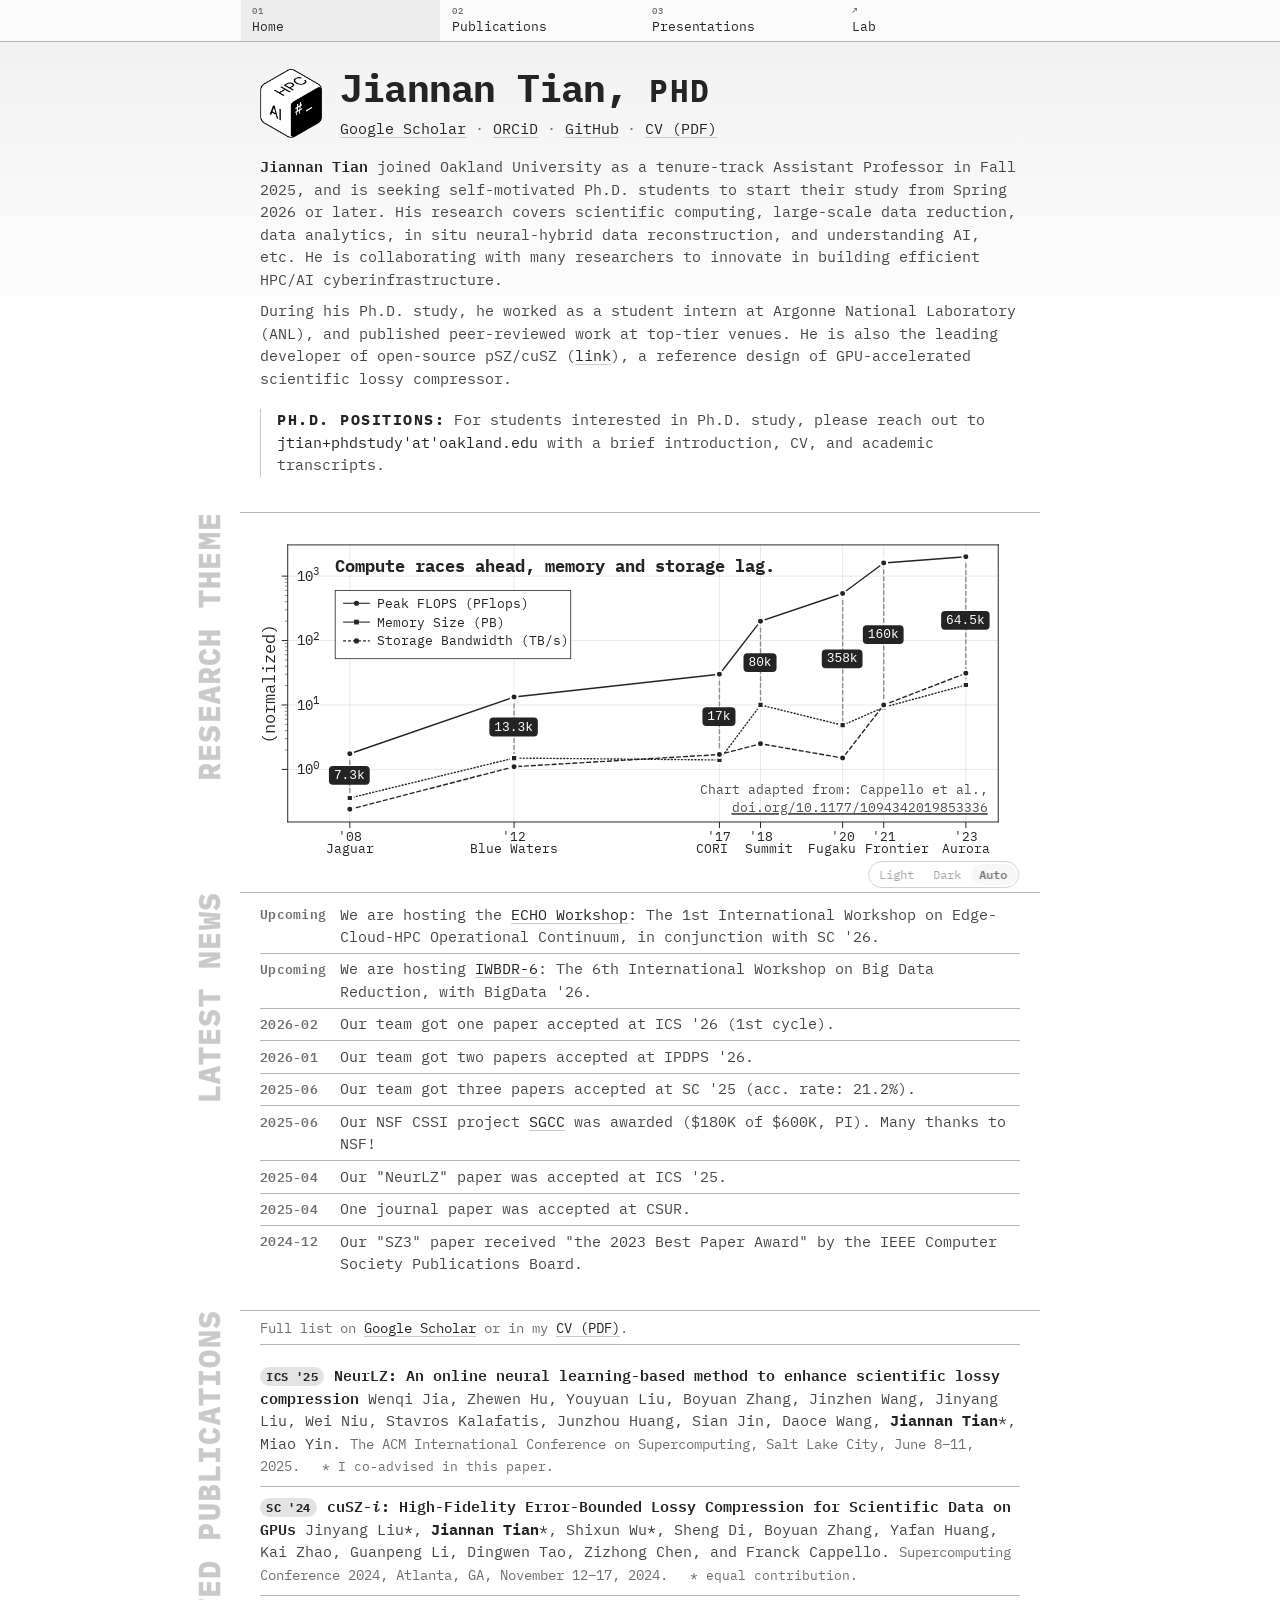
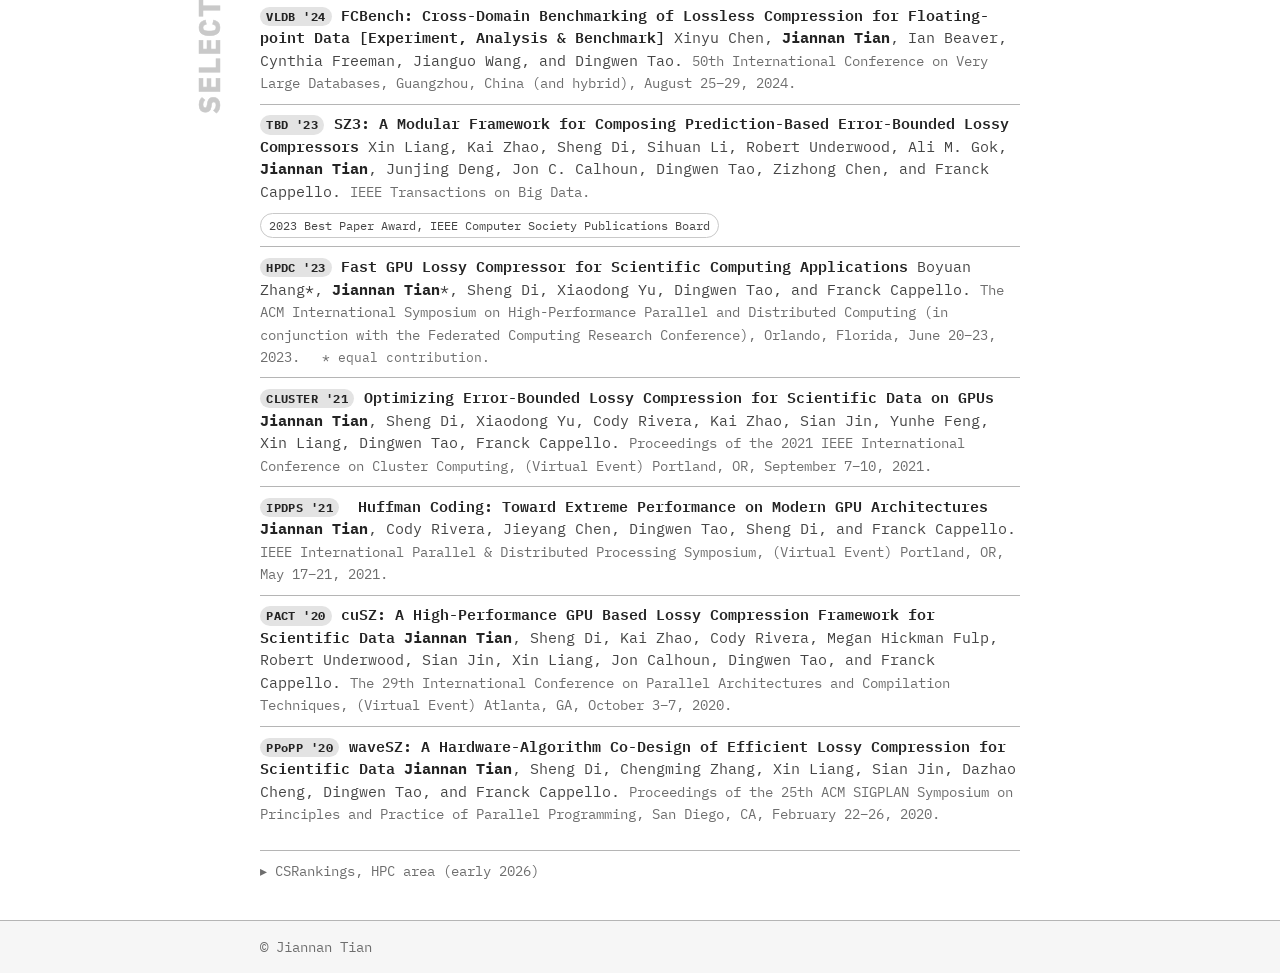
==== commit 25b049aa: "[feature] side-tab section headings with section-wide hover recolor Research Theme / Latest news / S" ====
--- a/index.html
+++ b/index.html
@@ -1,93 +1,335 @@
-<!DOCTYPE html><html lang="en-US" itemscope itemtype="http://schema.org/WebPage"><head><script nonce="-iU9PTyFCg2ukPIlPMuQMw">window['ppConfig'] = {productName: '6b8ce7c01e3dacd3d2c7a8cd322ff979', deleteIsEnforced:  false , sealIsEnforced:  false , heartbeatRate:  0.5 , periodicReportingRateMillis:  60000.0 , disableAllReporting:  false };(function(){'use strict';function k(a){var b=0;return function(){return b<a.length?{done:!1,value:a[b++]}:{done:!0}}}function l(a){var b=typeof Symbol!="undefined"&&Symbol.iterator&&a[Symbol.iterator];if(b)return b.call(a);if(typeof a.length=="number")return{next:k(a)};throw Error(String(a)+" is not an iterable or ArrayLike");}var m=typeof Object.defineProperties=="function"?Object.defineProperty:function(a,b,c){if(a==Array.prototype||a==Object.prototype)return a;a[b]=c.value;return a};
-function n(a){a=["object"==typeof globalThis&&globalThis,a,"object"==typeof window&&window,"object"==typeof self&&self,"object"==typeof global&&global];for(var b=0;b<a.length;++b){var c=a[b];if(c&&c.Math==Math)return c}throw Error("Cannot find global object");}var p=n(this);function q(a,b){if(b)a:{var c=p;a=a.split(".");for(var d=0;d<a.length-1;d++){var e=a[d];if(!(e in c))break a;c=c[e]}a=a[a.length-1];d=c[a];b=b(d);b!=d&&b!=null&&m(c,a,{configurable:!0,writable:!0,value:b})}}
-q("Object.is",function(a){return a?a:function(b,c){return b===c?b!==0||1/b===1/c:b!==b&&c!==c}});q("Array.prototype.includes",function(a){return a?a:function(b,c){var d=this;d instanceof String&&(d=String(d));var e=d.length;c=c||0;for(c<0&&(c=Math.max(c+e,0));c<e;c++){var f=d[c];if(f===b||Object.is(f,b))return!0}return!1}});
-q("String.prototype.includes",function(a){return a?a:function(b,c){if(this==null)throw new TypeError("The 'this' value for String.prototype.includes must not be null or undefined");if(b instanceof RegExp)throw new TypeError("First argument to String.prototype.includes must not be a regular expression");return this.indexOf(b,c||0)!==-1}});function r(a,b,c){a("https://csp.withgoogle.com/csp/proto/"+encodeURIComponent(b),JSON.stringify(c))}function t(){var a;if((a=window.ppConfig)==null?0:a.disableAllReporting)return function(){};var b,c,d,e;return(e=(b=window)==null?void 0:(c=b.navigator)==null?void 0:(d=c.sendBeacon)==null?void 0:d.bind(navigator))!=null?e:u}function u(a,b){var c=new XMLHttpRequest;c.open("POST",a);c.send(b)}
-function v(){var a=(w=Object.prototype)==null?void 0:w.__lookupGetter__("__proto__"),b=x,c=y;return function(){var d=a.call(this),e,f,g,h;r(c,b,{type:"ACCESS_GET",origin:(f=window.location.origin)!=null?f:"unknown",report:{className:(g=d==null?void 0:(e=d.constructor)==null?void 0:e.name)!=null?g:"unknown",stackTrace:(h=Error().stack)!=null?h:"unknown"}});return d}}
-function z(){var a=(A=Object.prototype)==null?void 0:A.__lookupSetter__("__proto__"),b=x,c=y;return function(d){d=a.call(this,d);var e,f,g,h;r(c,b,{type:"ACCESS_SET",origin:(f=window.location.origin)!=null?f:"unknown",report:{className:(g=d==null?void 0:(e=d.constructor)==null?void 0:e.name)!=null?g:"unknown",stackTrace:(h=Error().stack)!=null?h:"unknown"}});return d}}function B(a,b){C(a.productName,b);setInterval(function(){C(a.productName,b)},a.periodicReportingRateMillis)}
-var D="constructor __defineGetter__ __defineSetter__ hasOwnProperty __lookupGetter__ __lookupSetter__ isPrototypeOf propertyIsEnumerable toString valueOf __proto__ toLocaleString x_ngfn_x".split(" "),E=D.concat,F=navigator.userAgent.match(/Firefox\/([0-9]+)\./),G=(!F||F.length<2?0:Number(F[1])<75)?["toSource"]:[],H;if(G instanceof Array)H=G;else{for(var I=l(G),J,K=[];!(J=I.next()).done;)K.push(J.value);H=K}var L=E.call(D,H),M=[];
-function C(a,b){for(var c=[],d=l(Object.getOwnPropertyNames(Object.prototype)),e=d.next();!e.done;e=d.next())e=e.value,L.includes(e)||M.includes(e)||c.push(e);e=Object.prototype;d=[];for(var f=0;f<c.length;f++){var g=c[f];d[f]={name:g,descriptor:Object.getOwnPropertyDescriptor(Object.prototype,g),type:typeof e[g]}}if(d.length!==0){c=l(d);for(e=c.next();!e.done;e=c.next())M.push(e.value.name);var h;r(b,a,{type:"SEAL",origin:(h=window.location.origin)!=null?h:"unknown",report:{blockers:d}})}};var N=Math.random(),O=t(),P=window.ppConfig;P&&(P.disableAllReporting||P.deleteIsEnforced&&P.sealIsEnforced||N<P.heartbeatRate&&r(O,P.productName,{origin:window.location.origin,type:"HEARTBEAT"}));var y=t(),Q=window.ppConfig;if(Q)if(Q.deleteIsEnforced)delete Object.prototype.__proto__;else if(!Q.disableAllReporting){var x=Q.productName;try{var w,A;Object.defineProperty(Object.prototype,"__proto__",{enumerable:!1,get:v(),set:z()})}catch(a){}}
-(function(){var a=t(),b=window.ppConfig;b&&(b.sealIsEnforced?Object.seal(Object.prototype):b.disableAllReporting||(document.readyState!=="loading"?B(b,a):document.addEventListener("DOMContentLoaded",function(){B(b,a)})))})();}).call(this);
-</script><meta charset="utf-8"><script nonce="-iU9PTyFCg2ukPIlPMuQMw">var DOCS_timing={}; DOCS_timing['sl']=new Date().getTime();</script><script nonce="-iU9PTyFCg2ukPIlPMuQMw">function _DumpException(e) {throw e;}</script><script data-id="_gd" nonce="-iU9PTyFCg2ukPIlPMuQMw">window.WIZ_global_data = {"K1cgmc":"%.@.[null,null,null,[1,1,[1773328907,147086000],4],null,25]]","nQyAE":{}};</script><script nonce="-iU9PTyFCg2ukPIlPMuQMw">_docs_flag_initialData={"atari-emtpr":false,"atari-eibrm":false,"atari-eipim":false,"atari-etm":false,"docs-text-usc":true,"atari-bae":false,"docs-text-etsrdpn":false,"docs-text-etsrds":false,"docs-text-endes":false,"docs-text-escpv":true,"docs-text-ecfs":false,"docs-text-eetxp":false,"docs-text-ettctvs":false,"docs-text-escoubs":false,"docs-text-escivs":false,"docs-text-escitrbs":false,"docs-text-eiosmc":false,"docs-text-etb":false,"docs-text-esbefr":false,"docs-etshc":false,"docs-text-tbcb":2.0E7,"docs-efsmsdl":false,"docs-text-etof":false,"docs-text-ehlb":false,"docs-text-dwit":false,"docs-text-elawp":false,"docs-eec":true,"docs-esff":false,"docs-idu":false,"docs-sup":"","docs-dli":false,"docs-liap":"/naLogImpressions","ilcm":{"eui":"AHKXmL184VvNuZ61vsR2DWkFqoCKugPugu4373YMmwkfcFap3IhPWTlrwA9SXx15AWXG74Ey3jVF","je":1,"sstu":1773422914571295,"si":"CJ-Y8JaznZMDFe9IqwIduI42EQ","gsc":null,"ei":[5703839,5704621,5706832,5706836,5738513,5738529,5740798,5740814,5743108,5743124,5747263,5758807,5758823,5762243,5762259,5773662,5773678,5774836,5774852,5776501,5776517,5784931,5784947,5784951,5784967,14101306,14101502,14101510,14101534,49472063,49472071,49644015,49644023,49769337,49769345,49822921,49822929,49823164,49823172,49833462,49833470,49842855,49842863,49924706,49924714,49943129,49943137,50266222,50266230,50273528,50273536,50297076,50297084,50503779,50503787,50549555,50549563,50561343,50561351,50586962,50586970,70971256,70971264,71079938,71079946,71085241,71085249,71120968,71120976,71387889,71387897,71465947,71465955,71528597,71528605,71530083,71530091,71544834,71544842,71546425,71546433,71658040,71658048,71659813,71659821,71689860,71689868,71710040,71710048,71742921,71742937,71798420,71798436,71798440,71798456,71825383,71825391,71855000,71855008,71897827,71897835,71960540,71960548,94327671,94327679,94353368,94353376,94434257,94434265,94523168,94523176,94624865,94624873,94629757,94629765,94660795,94660803,94661802,94661810,94692298,94692306,94744856,94744864,94785229,94785237,94864653,94864661,94904089,94904097,94918952,94918960,95087186,95087194,95112873,95112881,95314802,95314810,95317482,95317490,99251983,99251991,99368792,99368800,99402331,99402339,99440853,99440861,99457807,99457815,101492731,101492739,101519280,101519288,101562406,101562414,101629726,101629734,101631191,101631199,101687117,101687125,101836971,101836979,101837416,101837424,101855239,101855247,101887674,101887682,101917185,101917193,101922739,101922747,101922880,101922888,102030642,102030650,102059541,102059549,102070930,102070938,102074087,102074095,102146687,102146695,102161447,102161455,102198282,102198290,102199034,102199050,102244489,102244497,102249831,102262249,102262257,102280628,102280636,102287864,102287872,102343036,102343044,102343380,102343388,102402679,102402687,102430621,102430629,102469860,102469868,102517339,102517344,102673375,102685384,102685389,102685929,102685934,102690600,102690608,102691157,102691162,102691290,102691295,102718396,102721209,102721214,102727402,102727407,102741226,102741234,102762315,102762323,102787563,102807790,102807798,102867835,102867843,102883758,102883766,102887236,102887244,102903660,102903668,102909750,102909755,102921493,102921501,102925819,102925827,102926523,102926531,102932587,102932595,102944189,102944194,102944268,102944273,102944503,102944508,102944582,102944587,102944680,102944685,102944785,102944790,102956685,102956693,102972669,102972677,102973360,102973368,102988272,102988277,103011418,103011426,103163034,103163042,103176010,103176018,103281950,103281955,103285956,103285964,103286444,103286452,103288306,103288314,103289103,103289108,103289273,103289278,103296034,103296042,103322521,103322529,103326407,103326415,103343830,103343838,103354296,103354304,103354852,103354860,103355353,103355361,103355643,103355651,104530130,104573899,104573907,104575332,104575337,104575491,104575496,104575691,104575696,104575894,104615595,104615603,104661247,104661255,104663867,104663883,104699504,104699512,104761751,104761759,104801546,104801554,104857655,104857663,104907811,104907819,104940397,104940405,104962265,104975008,104975016,104976617,104976625,104983169,104983177,105082097,105082105,105112583,105112588,105114679,105114687,105117307,105117315,105120751,105120767,105125317,105125325,105180894,105180902,105216989,105216997,105283687,105283695,105292835,105292843,105302073,105302081,105346285,105346293,105360418,105360426,105373824,105373832,105393811,105393819,105439171,105439179,115509982,115509990,115601129,115601137,115626258,115626266,115626439,115626447,115669258,115669266,115769458,115769466,115818444,115818449,115909741,115909749,115936304,115936312,115990671,115990679,116059345,116059353,116068898,116068906,116176809,116176817,116179574,116179582,116221334,116221342,116235476,116235481,116276461,116276469,116307748,116361222,116372477,116372485,116407665,116416034,116416042,116421291,116421299,116425642,116428888,116448407,116449517,116470832,116495787,116496398,116498664,116538516,116538524,116542685,116550348,116561088,116561093,116561273,116561278,116567571,116567576,116593747,116609471,116609479,116613094,116613710,116670655,116685398,116685788,116704081,116704120,116714309,116714312,116763209,116763217,116786198,116804783,116804791,116830428,116830433,116840681,116840686,116874913,116877099,116918148,116918156,116919494,116923675,116924992,116980487,116980495,116999226,116999234,117021158,117021174,117026878,117026879,117037068,117037076,117037621,117037626,117070445,117070450,117070807,117070812,117136347,117166647,117228238,117228254,117268947,117268955,117382832,117410074,117461421,117461586,117528468,117528471,117530135,117556935,117557279,117617889,117632590,117642488,117683635,117701020,117701025,117706016,117734392,117736030,117755703,117755716,117755820,117756394,117775368,117782123,117803807,117840093,117917433,117952935,117995679,117995685,117995689,117995696,117995703,118000445,118016582],"crc":0,"cvi":[]},"docs-ccdil":false,"docs-eil":true,"info_params":{},"buildLabel":"editors.sites-viewer-frontend_20260309.02_p2","docs-show_debug_info":false,"atari-jefp":"/_/view/jserror","docs-jern":"view","atari-rhpp":"/_/view","docs-ecuach":false,"docs-cclt":2033,"docs-ecci":true,"docs-esi":false,"docs-efypr":true,"docs-eyprp":true,"docs-li":"104240","docs-trgthnt":"","docs-etmhn":false,"docs-thnt":"","docs-hbt":[],"docs-hdet":["nMX17M8pQ0kLUkpsP190WPbQDRJQ","17hED8kG50kLUkpsP190TThQn3DA","BDNZR4PXx0kLUkpsP190SJtNPkYt","Etj5wJCQk0kLUkpsP190NwiL8UMa","xCLbbDUPA0kLUkpsP190XkGJiPUm","2NUkoZehW0kLUkpsP190UUNLiXW9","yuvYtd5590kLUkpsP190Qya5K4UR","ZH4rzt2uk0kLUkpsP190UDkF5Bkq","uQUQhn57A0kLUkpsP190WHoihP41","93w8zoRF70kLUkpsP190TxXbtSeV","fAPatjr1X0kLUkpsP190SaRjNRjw","T4vgqqjK70kLUkpsP190ScPehgAW","JyFR2tYWZ0kLUkpsP190Rn3HzkxT","ufXj7vmeJ0kLUkpsP190QURhvJn2","KFks7UeZ30kLUkpsP190UUMR6cvh","LcTa6EjeC0kLUkpsP190RKgvW5qi","s3UFcjGjt0kLUkpsP190Z45ftWRr","o99ewBQXy0kLUkpsP190Nq2qr6tf","PHVyy5uSS0kLUkpsP190SUsYo8gQ","yZn21akid0iSFTCbiEB0WPiGEST3","h2TtqzmQF0kLUkpsP190YPJiQt7p","MZi9vb5UC0kLUkpsP190ReUhvVjy","dSR6SPjB80kLUkpsP190Y3xHa9qA","Bz6B7VmLu0kLUkpsP190W3FeobP7","AiLoubzsd0kLUkpsP190XtYNPgYT","2J3DVQoVh0kLUkpsP190R5wShSrC","MLmbZasLS0kLUkpsP190YHf6Zjsf","S1T4ezMsZ0kLUkpsP190U6GfQUxi","LwAAPYPwi0kLUkpsP190TR4aaiFR","zZpS7TtwA0kLUkpsP190SJfhmHn8","LqadmuFLc0kLUkpsP190VqMgRe9G","oiu5UhKXt0kLUkpsP190XWFatA4U","N5u4VeWhx0iSFTCbiEB0VUTNdX6g","XM16tjwrD0iSFTCbiEB0NfzvTeuU","ybYTJk1eD0iSFTCbiEB0QV4rkzSF","TgXar1TSG0iSFTCbiEB0SsXMaKuP","JYfGDkExa0iSFTCbiEB0TTQnEDtH","2i9JBUZ3w0iSFTCbiEB0RytbUoNq","pgvTVXNKa0iSFTCbiEB0ShqmBTMR","NsVnd81bW0iSFTCbiEB0RhcXEK9M","rTQirATnb0iSFTCbiEB0W5cPcA7D","wNyww2Syr0iSFTCbiEB0Pzsbemba","DVdpfbqGj0iSFTCbiEB0RP4dMdFg","WKN3dsuG20iSFTCbiEB0NtEYhMK7","S5iPRteXX0iSFTCbiEB0YkMazE6h","6hmou1AcB0iSFTCbiEB0R9rZWXdz","wvo4NcLUj0iSFTCbiEB0Tt7mcVxE","HWuSeN2AB0iSFTCbiEB0PoBwHT2F","rMLvYG5Cd0iSFTCbiEB0VMB6o5sk","EnxXFzAMR0iSFTCbiEB0NxWnFJEU","rTcCMw3BM0mHq3jmV6o0RHeAExRK","HUYzfGVRa0mHq3jmV6o0Uxe2caXK","1XYMmM1Cu0mHq3jmV6o0Z3pEi8xm","xHhMJiXiV0mHq3jmV6o0WB8WinyM","xwSFpxEiU0mHq3jmV6o0PcnvcKmd","4MBkBg26q0mHq3jmV6o0QeKPRMpY","y5g8iW2T80mHq3jmV6o0Nr8SAj4C","W9YRKy3Lb0iSFTCbiEB0Xfs1EfPr","Ed3nhrN8D0iSFTCbiEB0RN4bJ53y","zxDKY7PC10iSFTCbiEB0UDYPJwDZ","bhEyDmbwi0mHq3jmV6o0TngCF1v2","6rKYZ6uHA0mHq3jmV6o0TeDZjgB8","71Deousgx0mHq3jmV6o0WXBQiyzi","sVEZbUAa70mHq3jmV6o0TNq1M7FF","8ZPFZT5nG0mHq3jmV6o0PJ5yoVh4","P55v8p4Lk0mHq3jmV6o0VjggjHMV","QqnZoz9ko0mHq3jmV6o0QskzBcHn","Nq8mdjdGg0mHq3jmV6o0WShxQA39","6nr31z9Wv0mERqSGkGf0VhuvAXWC","RLHeYNm410mERqSGkGf0Y817EUFK","vmx68XtfJ0mERqSGkGf0RCUBfsQr","687J7yD1q0mERqSGkGf0RVmMYHo1","qwhWQy8Zi0mERqSGkGf0W2tdypUF","wF8Sk241e0mERqSGkGf0YNtN6gpV","ijUhdx2QN0mERqSGkGf0TSD26iBJ","3iBLaMnuG0mERqSGkGf0VdY8XuLS","cFR77YEGo0iSFTCbiEB0PcMDWjX2","evUYuNCS80mERqSGkGf0Psi8j3Dw","soWncRV7C0mERqSGkGf0PZheXrWA","TvjoiCaar0mERqSGkGf0S9qS5adj","txL54xWLC0mERqSGkGf0XoEGTvCu","MP3EsW1un0mERqSGkGf0QDkfTxat","N1q4Y3fqz0mERqSGkGf0W1oPWWoc","pnKWhXiJi0mERqSGkGf0RDJejrBm","uLoGBsxEp0mERqSGkGf0Umz4HBC5","ffZmMGtYT0suK1NZr2K0QUxSzEMN","NagbcZWyB0suK1NZr2K0SJmfmJ3n","KMcLKvubv0suK1NZr2K0PLMUJ7zr","a13ejFS5i0suK1NZr2K0WzewY5tP","pZ1hXv7ve0suK1NZr2K0U5qoNhyU","pwLDucJZU0ezFcgqx310NgtmYpbV","TCKDVQ6J0Bn3gbW4AcZC0PQKypCa","Z7vabQzZ0Bn3gbW4AcZC0TfvmSab","UUNcLtsso0mERqSGkGf0Uwg2tMZa","wYCZkqoz10fBWirfAym0S1sADKbJ"],"docs-hunds":false,"docs-hae":"PROD","docs-ehn":false,"docs-epq":true,"docs-upap":"/_/view/prefs"}; _docs_flag_cek= null ; if (window['DOCS_timing']) {DOCS_timing['ifdld']=new Date().getTime();}</script><meta name="viewport" content="width=device-width, initial-scale=1"><meta http-equiv="X-UA-Compatible" content="IE=edge"><meta name="referrer" content="origin"><link rel="icon" href="https://ssl.gstatic.com/atari/images/public/favicon.ico"><meta property="og:title" content="Jiannan Tian&#39;s Page"><meta property="og:type" content="website"><meta property="og:url" content="https://www.jti.one/"><meta property="og:description" content="Google Scholar ・ ORCiD ・ GitHub
-Jiannan Tian will join Oakland University as a tenure-track Assistant Professor in Fall 2025, and is seeking self-motivated Ph.D. students to start their study from Spring 2026 or later. His research covers scientifica computing, large-scale data reduction, data"><meta itemprop="name" content="Jiannan Tian&#39;s Page"><meta itemprop="description" content="Google Scholar ・ ORCiD ・ GitHub
-Jiannan Tian will join Oakland University as a tenure-track Assistant Professor in Fall 2025, and is seeking self-motivated Ph.D. students to start their study from Spring 2026 or later. His research covers scientifica computing, large-scale data reduction, data"><meta itemprop="url" content="https://www.jti.one/"><meta itemprop="thumbnailUrl" content="https://lh3.googleusercontent.com/sitesv/[base64]w1280"><meta itemprop="image" content="https://lh3.googleusercontent.com/sitesv/[base64]w1280"><meta itemprop="imageUrl" content="https://lh3.googleusercontent.com/sitesv/[base64]w1280"><meta property="og:image" content="https://lh3.googleusercontent.com/sitesv/[base64]w1280"><link href="https://fonts.googleapis.com/css?family=Roboto%3A300%2C400%2C500%2C700%7COpen%20Sans%3A400%2C400italic%2C700%2C700italic&display=swap" rel="stylesheet" nonce="urrql7iygzuItVvPmD0dIg"><link href="https://fonts.googleapis.com/css?family=Google+Sans:400,500|Roboto:300,400,500,700|Source+Code+Pro:400,700&display=swap" rel="stylesheet" nonce="urrql7iygzuItVvPmD0dIg"><link href="https://fonts.googleapis.com/css?family=Inter%3Ai%2Cbi%2C700%2C500%2C900%2C400&display=swap" rel="stylesheet" nonce="urrql7iygzuItVvPmD0dIg"><link href="https://fonts.googleapis.com/css?family=Inter%20Tight%3Ai%2Cbi%2C700%2C900%2C400&display=swap" rel="stylesheet" nonce="urrql7iygzuItVvPmD0dIg"><link href="https://fonts.googleapis.com/css?family=Roboto%20Mono%3Ai%2Cbi%2C700%2C400&display=swap" rel="stylesheet" nonce="urrql7iygzuItVvPmD0dIg"><link rel="stylesheet" href="https://www.gstatic.com/_/atari/_/ss/k=atari.vw.fQWOlPBUhgY.L.W.O/am=AAAYAAE/d=1/rs=AGEqA5kJbtqu0N35lTzXF_zdGVN_hmOvPA" data-id="_cl" nonce="urrql7iygzuItVvPmD0dIg"><script nonce="-iU9PTyFCg2ukPIlPMuQMw"></script><title>Jiannan Tian&#39;s Page</title><style jsname="ptDGoc" nonce="urrql7iygzuItVvPmD0dIg">.M63kCb{background-color: rgba(255,255,255,1);}.OUGEr{color: rgba(33,33,33,1);}.duRjpb .OUGEr{color: rgba(61,118,132,1);}.JYVBee .OUGEr{color: rgba(61,118,132,1);}.OmQG5e .OUGEr{color: rgba(61,118,132,1);}.iwQgFb{background-color: rgba(0,0,0,0.150000006);}.ySLm4c{font-family: 'Open Sans', sans-serif;}.CbiMKe{background-color: rgba(81,111,117,1);}.qeLZfd .zfr3Q{color: rgba(33,33,33,1);}.qeLZfd .qnVSj{color: rgba(33,33,33,1);}.qeLZfd .Glwbz{color: rgba(33,33,33,1);}.qeLZfd .duRjpb{color: rgba(43,93,104,1);}.qeLZfd .qLrapd{color: rgba(43,93,104,1);}.qeLZfd .JYVBee{color: rgba(43,93,104,1);}.qeLZfd .aHM7ed{color: rgba(43,93,104,1);}.qeLZfd .OmQG5e{color: rgba(43,93,104,1);}.qeLZfd .NHD4Gf{color: rgba(43,93,104,1);}.qeLZfd .aw5Odc{color: rgba(43,93,104,1);}.qeLZfd .dhtgD:hover{color: rgba(33,95,108,1);}.qeLZfd .dhtgD:visited{color: rgba(43,93,104,1);}.qeLZfd .iwQgFb{background-color: rgba(0,0,0,0.150000006);}.qeLZfd .OUGEr{color: rgba(33,33,33,1);}.qeLZfd .duRjpb .OUGEr{color: rgba(43,93,104,1);}.qeLZfd .JYVBee .OUGEr{color: rgba(43,93,104,1);}.qeLZfd .OmQG5e .OUGEr{color: rgba(43,93,104,1);}.qeLZfd:before{background-color: rgba(223,233,235,1); display: block;}.lQAHbd .zfr3Q{color: rgba(255,255,255,1);}.lQAHbd .qnVSj{color: rgba(255,255,255,1);}.lQAHbd .Glwbz{color: rgba(255,255,255,1);}.lQAHbd .duRjpb{color: rgba(220,249,255,1);}.lQAHbd .qLrapd{color: rgba(220,249,255,1);}.lQAHbd .JYVBee{color: rgba(220,249,255,1);}.lQAHbd .aHM7ed{color: rgba(220,249,255,1);}.lQAHbd .OmQG5e{color: rgba(220,249,255,1);}.lQAHbd .NHD4Gf{color: rgba(220,249,255,1);}.lQAHbd .aw5Odc{color: rgba(220,249,255,1);}.lQAHbd .dhtgD:visited{color: rgba(220,249,255,1);}.lQAHbd .iwQgFb{background-color: rgba(255,255,255,0.150000006);}.lQAHbd .OUGEr{color: rgba(255,255,255,1);}.lQAHbd .duRjpb .OUGEr{color: rgba(220,249,255,1);}.lQAHbd .JYVBee .OUGEr{color: rgba(220,249,255,1);}.lQAHbd .OmQG5e .OUGEr{color: rgba(220,249,255,1);}.lQAHbd .CbiMKe{background-color: rgba(255,255,255,1);}.lQAHbd:before{background-color: rgba(81,111,117,1); display: block;}.cJgDec .zfr3Q{color: rgba(255,255,255,1);}.cJgDec .zfr3Q .OUGEr{color: rgba(255,255,255,1);}.cJgDec .qnVSj{color: rgba(255,255,255,1);}.cJgDec .Glwbz{color: rgba(255,255,255,1);}.cJgDec .qLrapd{color: rgba(255,255,255,1);}.cJgDec .aHM7ed{color: rgba(255,255,255,1);}.cJgDec .NHD4Gf{color: rgba(255,255,255,1);}.cJgDec .IFuOkc:before{background-color: rgba(33,33,33,1); opacity: 0; display: block;}.O13XJf{height: 310px; padding-bottom: 50px; padding-top: 50px;}.O13XJf .IFuOkc{background-image: url(https://ssl.gstatic.com/atari/images/aristotle-header-dark.jpg);}.O13XJf .IFuOkc:before{background-color: rgba(33,33,33,1); opacity: 0.5; display: block;}.O13XJf .zfr3Q{color: rgba(255,255,255,1);}.O13XJf .qnVSj{color: rgba(255,255,255,1);}.O13XJf .Glwbz{color: rgba(255,255,255,1);}.O13XJf .duRjpb{color: rgba(255,255,255,1);}.O13XJf .qLrapd{color: rgba(255,255,255,1);}.O13XJf .JYVBee{color: rgba(255,255,255,1);}.O13XJf .aHM7ed{color: rgba(255,255,255,1);}.O13XJf .OmQG5e{color: rgba(255,255,255,1);}.O13XJf .NHD4Gf{color: rgba(255,255,255,1);}.tpmmCb .zfr3Q{color: rgba(33,33,33,1);}.tpmmCb .zfr3Q .OUGEr{color: rgba(33,33,33,1);}.tpmmCb .qnVSj{color: rgba(33,33,33,1);}.tpmmCb .Glwbz{color: rgba(33,33,33,1);}.tpmmCb .qLrapd{color: rgba(33,33,33,1);}.tpmmCb .aHM7ed{color: rgba(33,33,33,1);}.tpmmCb .NHD4Gf{color: rgba(33,33,33,1);}.tpmmCb .IFuOkc:before{background-color: rgba(255,255,255,1); display: block;}.tpmmCb .Wew9ke{fill: rgba(33,33,33,1);}.dhtgD:hover{color: rgba(31,109,121,1);}.dhtgD:active{color: rgba(31,109,121,1);}.Zjiec{color: rgba(61,118,132,1); font-family: Roboto, sans-serif; font-size: 20pt; font-weight: 500; letter-spacing: 1px; padding-bottom: 57px; padding-left: 21.5px; padding-right: 21.5px; padding-top: 8px; text-align: center; text-transform: none;}.XMyrgf{margin-top: 0px; margin-left: 21.5px; margin-bottom: 24px; margin-right: 21.5px; text-align: center;}.TlfmSc{color: rgba(83,167,184,1); font-family: Roboto, sans-serif; font-size: 15pt; font-weight: 500; letter-spacing: 1.5px; text-transform: none;}.Mz8gvb{color: rgba(83,167,184,1);}.zDUgLc{background-color: rgba(255,255,255,1); border-bottom-style: solid; border-bottom-width: 1px; border-color: rgba(204,204,204,1);}.QTKDff.chg4Jd:focus{background-color: rgba(255,255,255,0.1199999973);}.YTv4We{color: rgba(61,118,132,1);}.YTv4We:hover:before{background-color: rgba(183,153,81,0.1199999973); display: block;}.YTv4We.chg4Jd:focus:before{border-color: rgba(183,153,81,0.3600000143); display: block;}.eWDljc{background-color: rgba(255,255,255,1);}.eWDljc .hDrhEe{padding-left: 8px;}.ZXW7w{color: rgba(106,106,106,1); opacity: 0.6;}.PsKE7e{color: rgba(106,106,106,1); font-family: 'Open Sans', sans-serif; font-size: 12pt; font-weight: 400;}.lhZOrc{color: rgba(33,33,33,1);}.hDrhEe:hover{color: rgba(33,33,33,1);}.M9vuGd{color: rgba(33,33,33,1); font-weight: 700;}.jgXgSe:hover{color: rgba(33,33,33,1);}.j10yRb:hover{color: rgba(33,33,33,1);}.j10yRb.chg4Jd:focus:before{border-color: rgba(33,33,33,0.3600000143); display: block;}.tCHXDc{color: rgba(106,106,106,1);}.iWs3gf.chg4Jd:focus{background-color: rgba(106,106,106,0.1199999973);}.wgxiMe{background-color: rgba(255,255,255,1); border-color: rgba(0,0,0,0.150000006); border-style: solid; border-width: 1px;}.fOU46b .TlfmSc{color: rgba(255,255,255,1);}.fOU46b .KJll8d{background-color: rgba(255,255,255,1);}.fOU46b .Mz8gvb{color: rgba(255,255,255,1);}.fOU46b .Mz8gvb.chg4Jd:focus:before{border-color: rgba(255,255,255,1); display: block;}.fOU46b .qV4dIc{color: rgba(255,255,255,0.8700000048);}.fOU46b .jgXgSe:hover{color: rgba(255,255,255,1);}.fOU46b .M9vuGd{color: rgba(255,255,255,1);}.fOU46b .tCHXDc{color: rgba(255,255,255,0.8700000048);}.fOU46b .iWs3gf.chg4Jd:focus{background-color: rgba(255,255,255,0.1199999973);}.fOU46b .G8QRnc .Mz8gvb{color: rgba(0,0,0,0.8000000119);}.fOU46b .G8QRnc .Mz8gvb.chg4Jd:focus:before{border-color: rgba(0,0,0,0.8000000119); display: block;}.fOU46b .G8QRnc .ZXW7w{color: rgba(0,0,0,0.8000000119);}.fOU46b .G8QRnc .TlfmSc{color: rgba(0,0,0,0.8000000119);}.fOU46b .G8QRnc .KJll8d{background-color: rgba(0,0,0,0.8000000119);}.fOU46b .G8QRnc .qV4dIc{color: rgba(0,0,0,0.6399999857);}.fOU46b .G8QRnc .jgXgSe:hover{color: rgba(0,0,0,0.8199999928);}.fOU46b .G8QRnc .M9vuGd{color: rgba(0,0,0,0.8199999928);}.fOU46b .G8QRnc .tCHXDc{color: rgba(0,0,0,0.6399999857);}.fOU46b .G8QRnc .iWs3gf.chg4Jd:focus{background-color: rgba(0,0,0,0.1199999973);}.fOU46b .usN8rf .Mz8gvb{color: rgba(0,0,0,0.8000000119);}.fOU46b .usN8rf .Mz8gvb.chg4Jd:focus:before{border-color: rgba(0,0,0,0.8000000119); display: block;}.fOU46b .usN8rf .ZXW7w{color: rgba(0,0,0,0.8000000119);}.fOU46b .usN8rf .TlfmSc{color: rgba(0,0,0,0.8000000119);}.fOU46b .usN8rf .KJll8d{background-color: rgba(0,0,0,0.8000000119);}.fOU46b .usN8rf .qV4dIc{color: rgba(0,0,0,0.6399999857);}.fOU46b .usN8rf .jgXgSe:hover{color: rgba(0,0,0,0.8199999928);}.fOU46b .usN8rf .M9vuGd{color: rgba(0,0,0,0.8199999928);}.fOU46b .usN8rf .tCHXDc{color: rgba(0,0,0,0.6399999857);}.fOU46b .usN8rf .iWs3gf.chg4Jd:focus{background-color: rgba(0,0,0,0.1199999973);}.fOU46b .aCIEDd .qV4dIc{color: rgba(33,33,33,1);}.fOU46b .aCIEDd .TlfmSc{color: rgba(33,33,33,1);}.fOU46b .aCIEDd .KJll8d{background-color: rgba(33,33,33,1);}.fOU46b .aCIEDd .ZXW7w{color: rgba(33,33,33,1);}.fOU46b .aCIEDd .jgXgSe:hover{color: rgba(33,33,33,1); opacity: 0.82;}.fOU46b .aCIEDd .Mz8gvb{color: rgba(33,33,33,1);}.fOU46b .aCIEDd .tCHXDc{color: rgba(33,33,33,1);}.fOU46b .aCIEDd .iWs3gf.chg4Jd:focus{background-color: rgba(33,33,33,0.1199999973);}.fOU46b .a3ETed .qV4dIc{color: rgba(255,255,255,1);}.fOU46b .a3ETed .TlfmSc{color: rgba(255,255,255,1);}.fOU46b .a3ETed .KJll8d{background-color: rgba(255,255,255,1);}.fOU46b .a3ETed .ZXW7w{color: rgba(255,255,255,1);}.fOU46b .a3ETed .jgXgSe:hover{color: rgba(255,255,255,1); opacity: 0.82;}.fOU46b .a3ETed .Mz8gvb{color: rgba(255,255,255,1);}.fOU46b .a3ETed .tCHXDc{color: rgba(255,255,255,1);}.fOU46b .a3ETed .iWs3gf.chg4Jd:focus{background-color: rgba(255,255,255,0.1199999973);}@media only screen and (min-width: 1280px){.XeSM4.b2Iqye.fOU46b .LBrwzc .tCHXDc{color: rgba(255,255,255,0.8700000048);}}.XeSM4.b2Iqye.fOU46b .LBrwzc .iWs3gf.chg4Jd:focus{background-color: rgba(255,255,255,0.1199999973);}@media only screen and (min-width: 1280px){.KuNac.b2Iqye.fOU46b .tCHXDc{color: rgba(0,0,0,0.6399999857);}}.KuNac.b2Iqye.fOU46b .iWs3gf.chg4Jd:focus{background-color: rgba(0,0,0,0.1199999973);}.fOU46b .zDUgLc{opacity: 0;}.LBrwzc .ZXW7w{color: rgba(0,0,0,1);}.LBrwzc .KJll8d{background-color: rgba(0,0,0,1);}.GBy4H .ZXW7w{color: rgba(255,255,255,1);}.GBy4H .KJll8d{background-color: rgba(255,255,255,1);}.eBSUbc{background-color: rgba(255,255,255,1); color: rgba(33,33,33,0.6999999881);}.BFDQOb:hover{color: rgba(33,33,33,1);}.ImnMyf{background-color: rgba(255,255,255,1); color: rgba(33,33,33,1);}.Vs12Bd{background-color: rgba(223,233,235,1); color: rgba(33,33,33,1);}.S5d9Rd{background-color: rgba(81,111,117,1); color: rgba(255,255,255,1);}.zfr3Q{color: rgba(33,33,33,1); font-family: 'Open Sans', sans-serif; font-size: 12pt; font-weight: 400; line-height: 1.56; margin-top: 16px;}.qnVSj{color: rgba(33,33,33,1);}.Glwbz{color: rgba(33,33,33,1);}.duRjpb{color: rgba(61,118,132,1); font-family: Roboto, sans-serif; font-size: 26pt; font-weight: 700; letter-spacing: 0px; line-height: 1.5; margin-top: 28px; text-transform: none;}.Ap4VC{margin-bottom: -28px;}.qLrapd{color: rgba(61,118,132,1);}.JYVBee{color: rgba(61,118,132,1); font-family: Roboto, sans-serif; font-size: 18pt; font-style: normal; font-weight: 700; line-height: 1.56; margin-top: 20px;}.CobnVe{margin-bottom: -20px;}.aHM7ed{color: rgba(61,118,132,1);}.OmQG5e{color: rgba(61,118,132,1); font-family: Roboto, sans-serif; font-size: 13pt; font-weight: 700; letter-spacing: 1px; line-height: 1.63; margin-top: 18px;}.GV3q8e{margin-bottom: -18px;}.NHD4Gf{color: rgba(61,118,132,1);}.LB7kq .duRjpb{font-size: 45pt; font-style: normal; font-weight: 500; letter-spacing: -0.5px; line-height: 1.26; margin-top: 45px;}.LB7kq .baZpAe .duRjpb{padding-bottom: 18px;}.LB7kq .duRjpb:not(.TYR86d):first-child:before{border-bottom-style: solid; border-bottom-width: 8px; border-color: rgba(83,167,184,1); margin-left: auto; margin-right: auto; width: 100px; display: block;}.LB7kq .JYVBee{font-size: 21pt;}@media only screen and (max-width: 479px){.LB7kq .duRjpb{font-size: 30pt;}}@media only screen and (min-width: 480px) and (max-width: 767px){.LB7kq .duRjpb{font-size: 38pt;}}@media only screen and (max-width: 479px){.LB7kq .JYVBee{font-size: 17pt;}}@media only screen and (min-width: 480px) and (max-width: 767px){.LB7kq .JYVBee{font-size: 19pt;}}.O13XJf{height: 310px; padding-bottom: 50px; padding-top: 50px;}@media only screen and (min-width: 480px) and (max-width: 767px){.O13XJf{height: 280px; padding-bottom: 45px; padding-top: 45px;}}@media only screen and (max-width: 479px){.O13XJf{height: 250px; padding-bottom: 40px; padding-top: 40px;}}.SBrW1{height: 480px;}@media only screen and (min-width: 480px) and (max-width: 767px){.SBrW1{height: 480px;}}@media only screen and (max-width: 479px){.SBrW1{height: 400px;}}.Wew9ke{fill: rgba(255,255,255,1);}.gk8rDe{height: 200px; padding-bottom: 40px; padding-top: 60px;}.gk8rDe .zfr3Q{color: rgba(0,0,0,1);}.gk8rDe .duRjpb{color: rgba(61,118,132,1); font-size: 36pt;}.gk8rDe .qLrapd{color: rgba(61,118,132,1);}.gk8rDe .duRjpb:not(.TYR86d):first-child:before{border-bottom-width: 6px; border-color: rgba(61,118,132,1); display: block;}.gk8rDe .JYVBee{color: rgba(33,33,33,1); margin-top: 13px;}.gk8rDe .aHM7ed{color: rgba(33,33,33,1);}.gk8rDe .OmQG5e{color: rgba(33,33,33,1);}.gk8rDe .NHD4Gf{color: rgba(33,33,33,1);}@media only screen and (max-width: 479px){.gk8rDe .duRjpb{font-size: 25pt;}}@media only screen and (min-width: 480px) and (max-width: 767px){.gk8rDe .duRjpb{font-size: 31pt;}}@media only screen and (min-width: 480px) and (max-width: 767px){.gk8rDe{padding-top: 45px;}}@media only screen and (max-width: 479px){.gk8rDe{padding-bottom: 0px; padding-top: 30px;}}.dhtgD{text-decoration: underline;}.JzO0Vc{background-color: rgba(255,255,255,1); border-color: rgba(0,0,0,0.150000006); border-right-style: solid; border-right-width: 1px; font-family: Lato, sans-serif; width: 250px;}@media only screen and (min-width: 1280px){.JzO0Vc{padding-top: 62px;}}.TlfmSc{font-family: Roboto, sans-serif; font-size: 15pt; font-weight: 500; letter-spacing: 1.5px; text-transform: none;}.PsKE7e{font-family: 'Open Sans', sans-serif; font-size: 12pt;}.IKA38e{line-height: 1.58;}.hDrhEe{padding-bottom: 8px; padding-top: 8px;}.dhtgD:hover{text-decoration: underline;}.Zjiec:before{border-bottom-style: solid; border-bottom-width: 1px; border-color: rgba(61,118,132,1); margin-bottom: 30px; margin-left: auto; margin-right: auto; width: 212px; display: block;}.rgLkl{background-color: rgba(158,158,158,1);}.zDUgLc{border-bottom-style: solid; border-bottom-width: 1px; border-color: rgba(204,204,204,1); opacity: 1;}.QmpIrf{background-color: rgba(81,111,117,1); border-color: rgba(255,255,255,1); color: rgba(255,255,255,1); font-family: 'Open Sans', sans-serif; font-size: 12pt; line-height: 22px;}.xkUom{border-color: rgba(81,111,117,1); color: rgba(81,111,117,1); font-family: 'Open Sans', sans-serif; font-size: 12pt; line-height: 22px;}.xkUom:hover{background-color: rgba(81,111,117,0.1000000015);}.KjwKmc{color: rgba(81,111,117,1); font-family: 'Open Sans', sans-serif; font-size: 12pt; line-height: 22px; line-height: 22px;}.KjwKmc:hover{background-color: rgba(81,111,117,0.1000000015);}.lQAHbd .QmpIrf{background-color: rgba(255,255,255,1); border-color: rgba(61,118,132,1); color: rgba(61,118,132,1); font-family: 'Open Sans', sans-serif; font-size: 12pt; line-height: 22px;}.lQAHbd .xkUom{border-color: rgba(255,255,255,1); color: rgba(255,255,255,1); font-family: 'Open Sans', sans-serif; font-size: 12pt; line-height: 22px;}.lQAHbd .xkUom:hover{background-color: rgba(255,255,255,0.1000000015);}.lQAHbd .KjwKmc{color: rgba(255,255,255,1); font-family: 'Open Sans', sans-serif; font-size: 12pt; line-height: 22px;}.lQAHbd .KjwKmc:hover{background-color: rgba(255,255,255,0.1000000015);}.lQAHbd .Mt0nFe{border-color: rgba(255,255,255,0.200000003);}.cJgDec .QmpIrf{background-color: rgba(255,255,255,1); border-color: rgba(61,118,132,1); color: rgba(61,118,132,1); font-family: 'Open Sans', sans-serif; font-size: 12pt; line-height: 22px;}.cJgDec .xkUom{border-color: rgba(255,255,255,1); color: rgba(255,255,255,1); font-family: 'Open Sans', sans-serif; font-size: 12pt; line-height: 22px;}.cJgDec .xkUom:hover{background-color: rgba(255,255,255,0.1000000015);}.cJgDec .KjwKmc{color: rgba(255,255,255,1); font-family: 'Open Sans', sans-serif; font-size: 12pt; line-height: 22px;}.cJgDec .KjwKmc:hover{background-color: rgba(255,255,255,0.1000000015);}.tpmmCb .QmpIrf{background-color: rgba(255,255,255,1); border-color: rgba(61,118,132,1); color: rgba(61,118,132,1); font-family: 'Open Sans', sans-serif; font-size: 12pt; line-height: 22px;}.tpmmCb .xkUom{border-color: rgba(81,111,117,1); color: rgba(81,111,117,1); font-family: 'Open Sans', sans-serif; font-size: 12pt; line-height: 22px;}.tpmmCb .xkUom:hover{background-color: rgba(81,111,117,0.1000000015);}.tpmmCb .KjwKmc{color: rgba(81,111,117,1); font-family: 'Open Sans', sans-serif; font-size: 12pt; line-height: 22px;}.tpmmCb .KjwKmc:hover{background-color: rgba(81,111,117,0.1000000015);}.gk8rDe .QmpIrf{background-color: rgba(81,111,117,1); border-color: rgba(255,255,255,1); color: rgba(255,255,255,1); font-family: 'Open Sans', sans-serif; font-size: 12pt; line-height: 22px;}.gk8rDe .xkUom{border-color: rgba(81,111,117,1); color: rgba(81,111,117,1); font-family: 'Open Sans', sans-serif; font-size: 12pt; line-height: 22px;}.gk8rDe .xkUom:hover{background-color: rgba(81,111,117,0.1000000015);}.gk8rDe .KjwKmc{color: rgba(81,111,117,1); font-family: 'Open Sans', sans-serif; font-size: 12pt; line-height: 22px;}.gk8rDe .KjwKmc:hover{background-color: rgba(81,111,117,0.1000000015);}.O13XJf .QmpIrf{background-color: rgba(255,255,255,1); border-color: rgba(61,118,132,1); color: rgba(61,118,132,1); font-family: 'Open Sans', sans-serif; font-size: 12pt; line-height: 22px;}.O13XJf .xkUom{border-color: rgba(255,255,255,1); color: rgba(255,255,255,1); font-family: 'Open Sans', sans-serif; font-size: 12pt; line-height: 22px;}.O13XJf .xkUom:hover{background-color: rgba(255,255,255,0.1000000015);}.O13XJf .KjwKmc{color: rgba(255,255,255,1); font-family: 'Open Sans', sans-serif; font-size: 12pt; line-height: 22px;}.O13XJf .KjwKmc:hover{background-color: rgba(255,255,255,0.1000000015);}.Y4CpGd{font-family: 'Open Sans', sans-serif; font-size: 12pt;}.CMArNe{background-color: rgba(223,233,235,1);}.TMjjoe{font-family: Roboto, sans-serif; font-size: 9pt; line-height: 1.2; margin-top: 0px;}.GBy4H .zDUgLc{border-bottom-width: 0px;}.GBy4H .TlfmSc{color: rgba(255,255,255,0.8700000048);}.GBy4H .Mz8gvb{color: rgba(255,255,255,0.8700000048);}.GBy4H .Mz8gvb.chg4Jd:focus:before{border-color: rgba(255,255,255,0.8700000048); display: block;}.GBy4H .tCHXDc{color: rgba(255,255,255,0.8700000048);}.GBy4H .iWs3gf.chg4Jd:focus{background-color: rgba(255,255,255,0.1199999973);}.GBy4H .wgxiMe{background-color: rgba(0,0,0,1);}.GBy4H .qV4dIc{color: rgba(255,255,255,0.8700000048);}.GBy4H .M9vuGd{color: rgba(255,255,255,0.8700000048);}.GBy4H .Zjiec{color: rgba(255,255,255,0.8700000048);}.GBy4H .Zjiec:before{border-color: rgba(255,255,255,0.8700000048); display: block;}.GBy4H .PsKE7e{color: rgba(255,255,255,0.8700000048);}.GBy4H .lhZOrc.PsKE7e{color: rgba(255,255,255,1);}.GBy4H .aJHbb:hover{color: rgba(255,255,255,1);}.GBy4H .jgXgSe:hover{color: rgba(255,255,255,1);}.GBy4H .M9vuGd:hover{color: rgba(255,255,255,1);}.GBy4H .j10yRb:hover{color: rgba(255,255,255,1);}.GBy4H .eBSUbc{color: rgba(255,255,255,0.8700000048);}.fOU46b .ZXW7w{color: rgba(255,255,255,1);}.fOU46b .GBy4H .zDUgLc{border-bottom-width: 0px; opacity: 1;}.fOU46b .GBy4H .TlfmSc{color: rgba(255,255,255,0.8700000048);}.fOU46b .GBy4H .YTv4We{color: rgba(255,255,255,0.8700000048);}.fOU46b .GBy4H .YTv4We.chg4Jd:focus:before{border-color: rgba(255,255,255,0.8700000048); display: block;}.fOU46b .GBy4H .Mz8gvb{color: rgba(255,255,255,0.8700000048);}.fOU46b .GBy4H .tCHXDc{color: rgba(255,255,255,0.8700000048);}.fOU46b .GBy4H .iWs3gf.chg4Jd:focus{background-color: rgba(255,255,255,0.1199999973);}.fOU46b .GBy4H .qV4dIc{color: rgba(255,255,255,0.8700000048);}.fOU46b .GBy4H .M9vuGd{color: rgba(255,255,255,0.8700000048);}.fOU46b .GBy4H .Zjiec{color: rgba(255,255,255,0.8700000048);}.fOU46b .GBy4H .Zjiec:before{border-color: rgba(255,255,255,0.8700000048); display: block;}.fOU46b .GBy4H .PsKE7e{color: rgba(255,255,255,0.8700000048);}.fOU46b .GBy4H .lhZOrc.PsKE7e{color: rgba(255,255,255,1);}.fOU46b .GBy4H .aJHbb:hover{color: rgba(255,255,255,1);}.fOU46b .GBy4H .jgXgSe:hover{color: rgba(255,255,255,1);}.fOU46b .GBy4H .M9vuGd:hover{color: rgba(255,255,255,1);}.fOU46b .LBrwzc .ZXW7w{color: rgba(0,0,0,1);}.fOU46b .LBrwzc .zDUgLc{opacity: 1; border-bottom-style: none;}.fOU46b .LBrwzc .Mz8gvb{color: rgba(33,33,33,1); border-bottom-style: none;}.LBrwzc .TlfmSc{color: rgba(33,33,33,1);}.LBrwzc .YTv4We{color: rgba(33,33,33,1);}.LBrwzc .YTv4We.chg4Jd:focus:before{border-color: rgba(33,33,33,1); display: block;}.LBrwzc .Mz8gvb{color: rgba(33,33,33,1); border-color: rgba(204,204,204,1); border-bottom-style: solid; border-bottom-width: 1px;}.LBrwzc .tCHXDc{color: rgba(106,106,106,1);}.LBrwzc .iWs3gf.chg4Jd:focus{background-color: rgba(106,106,106,0.1199999973);}.LBrwzc .qV4dIc{color: rgba(106,106,106,1);}.LBrwzc .M9vuGd{color: rgba(33,33,33,1);}.LBrwzc .Zjiec{color: rgba(33,33,33,1);}.LBrwzc .Zjiec:before{border-color: rgba(33,33,33,1); display: block;}.LBrwzc .IKA38e{color: rgba(106,106,106,1);}.LBrwzc .lhZOrc.IKA38e{color: rgba(33,33,33,1);}.LBrwzc .eBSUbc{color: rgba(106,106,106,1);}.LBrwzc .hDrhEe:hover{color: rgba(33,33,33,1);}.LBrwzc .jgXgSe:hover{color: rgba(33,33,33,1);}.LBrwzc .M9vuGd:hover{color: rgba(33,33,33,1);}.QcmuFb{padding-left: 20px;}.vDPrib{padding-left: 40px;}.TBDXjd{padding-left: 60px;}.bYeK8e{padding-left: 80px;}.CuqSDe{padding-left: 100px;}.Havqpe{padding-left: 120px;}.JvDrRe{padding-left: 140px;}.o5lrIf{padding-left: 160px;}.yOJW7c{padding-left: 180px;}.rB8cye{padding-left: 200px;}.RuayVd{padding-right: 20px;}.YzcKX{padding-right: 40px;}.reTV0b{padding-right: 60px;}.vSYeUc{padding-right: 80px;}.PxtZIe{padding-right: 100px;}.ahQMed{padding-right: 120px;}.rzhcXb{padding-right: 140px;}.PBhj0b{padding-right: 160px;}.TlN46c{padding-right: 180px;}.GEdNnc{padding-right: 200px;}@media only screen and (min-width: 1280px){.yxgWrb{margin-left: 250px;}}@media only screen and (max-width: 479px){.Zjiec{font-size: 16pt;}}@media only screen and (min-width: 480px) and (max-width: 767px){.Zjiec{font-size: 18pt;}}@media only screen and (max-width: 479px){.TlfmSc{font-size: 14pt;}}@media only screen and (min-width: 480px) and (max-width: 767px){.TlfmSc{font-size: 14pt;}}@media only screen and (max-width: 479px){.duRjpb{font-size: 20pt;}}@media only screen and (min-width: 480px) and (max-width: 767px){.duRjpb{font-size: 23pt;}}@media only screen and (max-width: 479px){.JYVBee{font-size: 15pt;}}@media only screen and (min-width: 480px) and (max-width: 767px){.JYVBee{font-size: 17pt;}}@media only screen and (max-width: 479px){.OmQG5e{font-size: 13pt;}}@media only screen and (min-width: 480px) and (max-width: 767px){.OmQG5e{font-size: 13pt;}}@media only screen and (max-width: 479px){.TlfmSc{font-size: 14pt;}}@media only screen and (min-width: 480px) and (max-width: 767px){.TlfmSc{font-size: 14pt;}}@media only screen and (max-width: 479px){.TMjjoe{font-size: 9pt;}}@media only screen and (min-width: 480px) and (max-width: 767px){.TMjjoe{font-size: 9pt;}}</style><script nonce="-iU9PTyFCg2ukPIlPMuQMw">_at_config = [null,"AIzaSyChg3MFqzdi1P5J-YvEyakkSA1yU7HRcDI","897606708560-a63d8ia0t9dhtpdt4i3djab2m42see7o.apps.googleusercontent.com",null,null,null,null,null,null,null,null,null,null,null,"SITES_%s",null,null,null,null,null,null,null,null,null,["AHKXmL184VvNuZ61vsR2DWkFqoCKugPugu4373YMmwkfcFap3IhPWTlrwA9SXx15AWXG74Ey3jVF",1,"CJ-Y8JaznZMDFe9IqwIduI42EQ",1773422914571295,[5703839,5704621,5706832,5706836,5738513,5738529,5740798,5740814,5743108,5743124,5747263,5758807,5758823,5762243,5762259,5773662,5773678,5774836,5774852,5776501,5776517,5784931,5784947,5784951,5784967,14101306,14101502,14101510,14101534,49472063,49472071,49644015,49644023,49769337,49769345,49822921,49822929,49823164,49823172,49833462,49833470,49842855,49842863,49924706,49924714,49943129,49943137,50266222,50266230,50273528,50273536,50297076,50297084,50503779,50503787,50549555,50549563,50561343,50561351,50586962,50586970,70971256,70971264,71079938,71079946,71085241,71085249,71120968,71120976,71387889,71387897,71465947,71465955,71528597,71528605,71530083,71530091,71544834,71544842,71546425,71546433,71658040,71658048,71659813,71659821,71689860,71689868,71710040,71710048,71742921,71742937,71798420,71798436,71798440,71798456,71825383,71825391,71855000,71855008,71897827,71897835,71960540,71960548,94327671,94327679,94353368,94353376,94434257,94434265,94523168,94523176,94624865,94624873,94629757,94629765,94660795,94660803,94661802,94661810,94692298,94692306,94744856,94744864,94785229,94785237,94864653,94864661,94904089,94904097,94918952,94918960,95087186,95087194,95112873,95112881,95314802,95314810,95317482,95317490,99251983,99251991,99368792,99368800,99402331,99402339,99440853,99440861,99457807,99457815,101492731,101492739,101519280,101519288,101562406,101562414,101629726,101629734,101631191,101631199,101687117,101687125,101836971,101836979,101837416,101837424,101855239,101855247,101887674,101887682,101917185,101917193,101922739,101922747,101922880,101922888,102030642,102030650,102059541,102059549,102070930,102070938,102074087,102074095,102146687,102146695,102161447,102161455,102198282,102198290,102199034,102199050,102244489,102244497,102249831,102262249,102262257,102280628,102280636,102287864,102287872,102343036,102343044,102343380,102343388,102402679,102402687,102430621,102430629,102469860,102469868,102517339,102517344,102673375,102685384,102685389,102685929,102685934,102690600,102690608,102691157,102691162,102691290,102691295,102718396,102721209,102721214,102727402,102727407,102741226,102741234,102762315,102762323,102787563,102807790,102807798,102867835,102867843,102883758,102883766,102887236,102887244,102903660,102903668,102909750,102909755,102921493,102921501,102925819,102925827,102926523,102926531,102932587,102932595,102944189,102944194,102944268,102944273,102944503,102944508,102944582,102944587,102944680,102944685,102944785,102944790,102956685,102956693,102972669,102972677,102973360,102973368,102988272,102988277,103011418,103011426,103163034,103163042,103176010,103176018,103281950,103281955,103285956,103285964,103286444,103286452,103288306,103288314,103289103,103289108,103289273,103289278,103296034,103296042,103322521,103322529,103326407,103326415,103343830,103343838,103354296,103354304,103354852,103354860,103355353,103355361,103355643,103355651,104530130,104573899,104573907,104575332,104575337,104575491,104575496,104575691,104575696,104575894,104615595,104615603,104661247,104661255,104663867,104663883,104699504,104699512,104761751,104761759,104801546,104801554,104857655,104857663,104907811,104907819,104940397,104940405,104962265,104975008,104975016,104976617,104976625,104983169,104983177,105082097,105082105,105112583,105112588,105114679,105114687,105117307,105117315,105120751,105120767,105125317,105125325,105180894,105180902,105216989,105216997,105283687,105283695,105292835,105292843,105302073,105302081,105346285,105346293,105360418,105360426,105373824,105373832,105393811,105393819,105439171,105439179,115509982,115509990,115601129,115601137,115626258,115626266,115626439,115626447,115669258,115669266,115769458,115769466,115818444,115818449,115909741,115909749,115936304,115936312,115990671,115990679,116059345,116059353,116068898,116068906,116176809,116176817,116179574,116179582,116221334,116221342,116235476,116235481,116276461,116276469,116307748,116361222,116372477,116372485,116407665,116416034,116416042,116421291,116421299,116425642,116428888,116448407,116449517,116470832,116495787,116496398,116498664,116538516,116538524,116542685,116550348,116561088,116561093,116561273,116561278,116567571,116567576,116593747,116609471,116609479,116613094,116613710,116670655,116685398,116685788,116704081,116704120,116714309,116714312,116763209,116763217,116786198,116804783,116804791,116830428,116830433,116840681,116840686,116874913,116877099,116918148,116918156,116919494,116923675,116924992,116980487,116980495,116999226,116999234,117021158,117021174,117026878,117026879,117037068,117037076,117037621,117037626,117070445,117070450,117070807,117070812,117136347,117166647,117228238,117228254,117268947,117268955,117382832,117410074,117461421,117461586,117528468,117528471,117530135,117556935,117557279,117617889,117632590,117642488,117683635,117701020,117701025,117706016,117734392,117736030,117755703,117755716,117755820,117756394,117775368,117782123,117803807,117840093,117917433,117952935,117995679,117995685,117995689,117995696,117995703,118000445,118016582]],null,null,null,null,0,null,null,null,null,null,null,null,null,null,"https://drive.google.com",null,null,null,null,null,null,null,null,null,0,1,null,null,null,null,null,null,null,null,null,null,null,null,null,null,null,null,null,null,null,null,null,null,null,null,null,null,null,null,null,null,null,null,null,null,null,null,null,null,null,null,null,null,null,null,null,null,"v2internal","https://docs.google.com",null,null,null,null,null,null,"https://sites.google.com/new/",null,null,null,null,null,0,null,null,null,null,null,null,null,null,null,null,null,null,null,null,null,null,null,null,null,null,null,1,"",null,null,null,null,null,null,null,null,null,null,null,null,6,null,null,"https://accounts.google.com/o/oauth2/auth","https://accounts.google.com/o/oauth2/postmessageRelay",null,null,null,null,78,"https://sites.google.com/new/?usp\u003dviewer_footer",null,null,null,null,null,null,null,null,null,null,null,null,null,null,null,null,null,null,null,null,null,null,null,null,null,null,null,null,null,null,null,null,null,null,null,null,null,null,null,null,null,null,null,null,null,null,null,null,null,null,null,null,null,"https://www.gstatic.com/atari/embeds/83a60601c213b72fb19c1855fb0c5f26/intermediate-frame-minified.html",1,null,"v2beta",null,null,null,null,null,null,4,"https://accounts.google.com/o/oauth2/iframe",null,null,null,null,null,null,"https://1354809901-atari-embeds.googleusercontent.com/embeds/16cb204cf3a9d4d223a0a3fd8b0eec5d/inner-frame-minified.html",null,null,null,null,null,null,null,null,null,null,null,null,null,null,null,null,null,null,null,null,null,null,null,null,null,null,null,null,null,null,null,null,null,null,null,null,null,null,null,null,null,null,null,null,null,null,null,null,null,null,null,null,null,null,null,null,null,null,null,null,null,null,null,null,null,null,0,null,null,null,null,null,null,null,null,null,null,null,null,null,null,null,null,null,null,null,null,null,null,null,null,null,null,null,null,null,null,null,null,null,null,null,null,null,null,null,null,null,null,null,null,null,null,null,null,null,null,null,null,null,null,0,null,null,null,null,null,null,0,null,"",null,null,null,null,null,null,null,null,null,null,null,null,null,null,null,null,null,1,null,null,null,null,0,"[]",null,null,null,null,null,null,null,null,null,null,null,null,null,null,1,null,null,[1773422914572,"editors.sites-viewer-frontend_20260309.02_p2","881261798",null,1,1,""],null,null,null,null,0,null,null,0,null,null,null,null,null,null,null,null,20,500,"https://domains.google.com",null,0,null,null,null,null,null,null,null,null,null,null,null,0,null,null,null,null,null,null,null,null,null,null,1,0,1,0,0,0,0,null,null,null,null,null,"https://www.google.com/calendar/embed",null,null,null,null,0,null,null,null,null,null,null,null,null,null,null,0,null,null,null,null,null,null,null,null,null,null,null,null,null,"PROD",null,null,1,null,null,null,null,"wYCZkqoz10fBWirfAym0S1sADKbJ",null,1,{"500":0,"503":0,"506":0}]; window.globals = {"enableAnalytics":true,"webPropertyId":"","showDebug":false,"hashedSiteId":"a8ed00e6acb9221cc02f315a98fa287b5cd345c699a3525893216e748a8e746a","normalizedPath":"view/jti1/home","pageTitle":"home"}; function gapiLoaded() {if (globals.gapiLoaded == undefined) {globals.gapiLoaded = true;} else {globals.gapiLoaded();}}window.messages = []; window.addEventListener && window.addEventListener('message', function(e) {if (window.messages && e.data && e.data.magic == 'SHIC') {window.messages.push(e);}});</script><script src="https://apis.google.com/js/client.js?onload=gapiLoaded" nonce="-iU9PTyFCg2ukPIlPMuQMw"></script><script nonce="-iU9PTyFCg2ukPIlPMuQMw">(function(){var l=typeof Object.defineProperties=="function"?Object.defineProperty:function(a,b,c){if(a==Array.prototype||a==Object.prototype)return a;a[b]=c.value;return a},aa=function(a){a=["object"==typeof globalThis&&globalThis,a,"object"==typeof window&&window,"object"==typeof self&&self,"object"==typeof global&&global];for(var b=0;b<a.length;++b){var c=a[b];if(c&&c.Math==Math)return c}throw Error("Cannot find global object");},m=aa(this),ba="Int8 Uint8 Uint8Clamped Int16 Uint16 Int32 Uint32 Float32 Float64".split(" ");
-m.BigInt64Array&&(ba.push("BigInt64"),ba.push("BigUint64"));
-var q=function(a,b){if(b)a:{var c=m;a=a.split(".");for(var d=0;d<a.length-1;d++){var f=a[d];if(!(f in c))break a;c=c[f]}a=a[a.length-1];d=c[a];b=b(d);b!=d&&b!=null&&l(c,a,{configurable:!0,writable:!0,value:b})}},ca=function(a){var b=0;return function(){return b<a.length?{done:!1,value:a[b++]}:{done:!0}}},r=function(a){var b=typeof Symbol!="undefined"&&Symbol.iterator&&a[Symbol.iterator];if(b)return b.call(a);if(typeof a.length=="number")return{next:ca(a)};throw Error(String(a)+" is not an iterable or ArrayLike");
-},t=function(a){if(!(a instanceof Array)){a=r(a);for(var b,c=[];!(b=a.next()).done;)c.push(b.value);a=c}return a},v=function(a){return u(a,a)},u=function(a,b){a.raw=b;Object.freeze&&(Object.freeze(a),Object.freeze(b));return a},w=function(a,b){return Object.prototype.hasOwnProperty.call(a,b)},da=typeof Object.assign=="function"?Object.assign:function(a,b){if(a==null)throw new TypeError("No nullish arg");a=Object(a);for(var c=1;c<arguments.length;c++){var d=arguments[c];if(d)for(var f in d)w(d,f)&&
-(a[f]=d[f])}return a};q("Object.assign",function(a){return a||da});var ea=function(){for(var a=Number(this),b=[],c=a;c<arguments.length;c++)b[c-a]=arguments[c];return b};q("globalThis",function(a){return a||m});
-q("Symbol",function(a){if(a)return a;var b=function(g,n){this.N=g;l(this,"description",{configurable:!0,writable:!0,value:n})};b.prototype.toString=function(){return this.N};var c="jscomp_symbol_"+(Math.random()*1E9>>>0)+"_",d=0,f=function(g){if(this instanceof f)throw new TypeError("Symbol is not a constructor");return new b(c+(g||"")+"_"+d++,g)};return f});
-q("Symbol.iterator",function(a){if(a)return a;a=Symbol("Symbol.iterator");l(Array.prototype,a,{configurable:!0,writable:!0,value:function(){return fa(ca(this))}});return a});var fa=function(a){a={next:a};a[Symbol.iterator]=function(){return this};return a},x=function(a,b){a instanceof String&&(a+="");var c=0,d=!1,f={next:function(){if(!d&&c<a.length){var g=c++;return{value:b(g,a[g]),done:!1}}d=!0;return{done:!0,value:void 0}}};f[Symbol.iterator]=function(){return f};return f};
-q("Array.prototype.keys",function(a){return a?a:function(){return x(this,function(b){return b})}});
-q("WeakMap",function(a){function b(){}function c(h){var k=typeof h;return k==="object"&&h!==null||k==="function"}function d(h){if(!w(h,g)){var k=new b;l(h,g,{value:k})}}function f(h){var k=Object[h];k&&(Object[h]=function(p){if(p instanceof b)return p;Object.isExtensible(p)&&d(p);return k(p)})}if(function(){if(!a||!Object.seal)return!1;try{var h=Object.seal({}),k=Object.seal({}),p=new a([[h,2],[k,3]]);if(p.get(h)!=2||p.get(k)!=3)return!1;p.delete(h);p.set(k,4);return!p.has(h)&&p.get(k)==4}catch(D){return!1}}())return a;
-var g="$jscomp_hidden_"+Math.random();f("freeze");f("preventExtensions");f("seal");var n=0,e=function(h){this.o=(n+=Math.random()+1).toString();if(h){h=r(h);for(var k;!(k=h.next()).done;)k=k.value,this.set(k[0],k[1])}};e.prototype.set=function(h,k){if(!c(h))throw Error("Invalid WeakMap key");d(h);if(!w(h,g))throw Error("WeakMap key fail: "+h);h[g][this.o]=k;return this};e.prototype.get=function(h){return c(h)&&w(h,g)?h[g][this.o]:void 0};e.prototype.has=function(h){return c(h)&&w(h,g)&&w(h[g],this.o)};
-e.prototype.delete=function(h){return c(h)&&w(h,g)&&w(h[g],this.o)?delete h[g][this.o]:!1};return e});
-q("Map",function(a){if(function(){if(!a||typeof a!="function"||!a.prototype.entries||typeof Object.seal!="function")return!1;try{var e=Object.seal({x:4}),h=new a(r([[e,"s"]]));if(h.get(e)!="s"||h.size!=1||h.get({x:4})||h.set({x:4},"t")!=h||h.size!=2)return!1;var k=h.entries(),p=k.next();if(p.done||p.value[0]!=e||p.value[1]!="s")return!1;p=k.next();return p.done||p.value[0].x!=4||p.value[1]!="t"||!k.next().done?!1:!0}catch(D){return!1}}())return a;var b=new WeakMap,c=function(e){this[0]={};this[1]=
-g();this.size=0;if(e){e=r(e);for(var h;!(h=e.next()).done;)h=h.value,this.set(h[0],h[1])}};c.prototype.set=function(e,h){e=e===0?0:e;var k=d(this,e);k.list||(k.list=this[0][k.id]=[]);k.entry?k.entry.value=h:(k.entry={next:this[1],j:this[1].j,head:this[1],key:e,value:h},k.list.push(k.entry),this[1].j.next=k.entry,this[1].j=k.entry,this.size++);return this};c.prototype.delete=function(e){e=d(this,e);return e.entry&&e.list?(e.list.splice(e.index,1),e.list.length||delete this[0][e.id],e.entry.j.next=
-e.entry.next,e.entry.next.j=e.entry.j,e.entry.head=null,this.size--,!0):!1};c.prototype.clear=function(){this[0]={};this[1]=this[1].j=g();this.size=0};c.prototype.has=function(e){return!!d(this,e).entry};c.prototype.get=function(e){return(e=d(this,e).entry)&&e.value};c.prototype.entries=function(){return f(this,function(e){return[e.key,e.value]})};c.prototype.keys=function(){return f(this,function(e){return e.key})};c.prototype.values=function(){return f(this,function(e){return e.value})};c.prototype.forEach=
-function(e,h){for(var k=this.entries(),p;!(p=k.next()).done;)p=p.value,e.call(h,p[1],p[0],this)};c.prototype[Symbol.iterator]=c.prototype.entries;var d=function(e,h){var k=h&&typeof h;k=="object"||k=="function"?b.has(h)?k=b.get(h):(k=""+ ++n,b.set(h,k)):k="p_"+h;var p=e[0][k];if(p&&w(e[0],k))for(e=0;e<p.length;e++){var D=p[e];if(h!==h&&D.key!==D.key||h===D.key)return{id:k,list:p,index:e,entry:D}}return{id:k,list:p,index:-1,entry:void 0}},f=function(e,h){var k=e[1];return fa(function(){if(k){for(;k.head!=
-e[1];)k=k.j;for(;k.next!=k.head;)return k=k.next,{done:!1,value:h(k)};k=null}return{done:!0,value:void 0}})},g=function(){var e={};return e.j=e.next=e.head=e},n=0;return c});
-q("Set",function(a){if(function(){if(!a||typeof a!="function"||!a.prototype.entries||typeof Object.seal!="function")return!1;try{var c=Object.seal({x:4}),d=new a(r([c]));if(!d.has(c)||d.size!=1||d.add(c)!=d||d.size!=1||d.add({x:4})!=d||d.size!=2)return!1;var f=d.entries(),g=f.next();if(g.done||g.value[0]!=c||g.value[1]!=c)return!1;g=f.next();return g.done||g.value[0]==c||g.value[0].x!=4||g.value[1]!=g.value[0]?!1:f.next().done}catch(n){return!1}}())return a;var b=function(c){this.i=new Map;if(c){c=
-r(c);for(var d;!(d=c.next()).done;)this.add(d.value)}this.size=this.i.size};b.prototype.add=function(c){c=c===0?0:c;this.i.set(c,c);this.size=this.i.size;return this};b.prototype.delete=function(c){c=this.i.delete(c);this.size=this.i.size;return c};b.prototype.clear=function(){this.i.clear();this.size=0};b.prototype.has=function(c){return this.i.has(c)};b.prototype.entries=function(){return this.i.entries()};b.prototype.values=function(){return this.i.values()};b.prototype.keys=b.prototype.values;
-b.prototype[Symbol.iterator]=b.prototype.values;b.prototype.forEach=function(c,d){var f=this;this.i.forEach(function(g){return c.call(d,g,g,f)})};return b});q("Array.prototype.entries",function(a){return a?a:function(){return x(this,function(b,c){return[b,c]})}});q("Object.entries",function(a){return a?a:function(b){var c=[],d;for(d in b)w(b,d)&&c.push([d,b[d]]);return c}});
-q("Array.from",function(a){return a?a:function(b,c,d){c=c!=null?c:function(e){return e};var f=[],g=typeof Symbol!="undefined"&&Symbol.iterator&&b[Symbol.iterator];if(typeof g=="function"){b=g.call(b);for(var n=0;!(g=b.next()).done;)f.push(c.call(d,g.value,n++))}else for(g=b.length,n=0;n<g;n++)f.push(c.call(d,b[n],n));return f}});q("Number.isFinite",function(a){return a?a:function(b){return typeof b!=="number"?!1:!isNaN(b)&&b!==Infinity&&b!==-Infinity}});
-q("String.prototype.startsWith",function(a){return a?a:function(b,c){if(this==null)throw new TypeError("The 'this' value for String.prototype.startsWith must not be null or undefined");if(b instanceof RegExp)throw new TypeError("First argument to String.prototype.startsWith must not be a regular expression");var d=this+"";b+="";var f=d.length,g=b.length;c=Math.max(0,Math.min(c|0,d.length));for(var n=0;n<g&&c<f;)if(d[c++]!=b[n++])return!1;return n>=g}});
-q("Object.values",function(a){return a?a:function(b){var c=[],d;for(d in b)w(b,d)&&c.push(b[d]);return c}});q("Math.log2",function(a){return a?a:function(b){return Math.log(b)/Math.LN2}});q("Array.prototype.values",function(a){return a?a:function(){return x(this,function(b,c){return c})}});q("Object.hasOwn",function(a){return a?a:function(b,c){return Object.prototype.hasOwnProperty.call(b,c)}});/*
-
- Copyright The Closure Library Authors.
- SPDX-License-Identifier: Apache-2.0
-*/
-var y=this||self,ha=function(a){a:{var b=["CLOSURE_FLAGS"];for(var c=y,d=0;d<b.length;d++)if(c=c[b[d]],c==null){b=null;break a}b=c}a=b&&b[a];return a!=null?a:!0},ia=function(a){var b=typeof a;return b!="object"?b:a?Array.isArray(a)?"array":b:"null"},ja=function(a,b){function c(){}c.prototype=b.prototype;a.lb=b.prototype;a.prototype=new c;a.prototype.constructor=a;a.Va=function(d,f,g){for(var n=Array(arguments.length-2),e=2;e<arguments.length;e++)n[e-2]=arguments[e];return b.prototype[f].apply(d,n)}};/*
-
- Copyright Google LLC
- SPDX-License-Identifier: Apache-2.0
-*/
-var ka="src srcdoc codebase data href rel action formaction sandbox icon".split(" ");var la={};function ma(){if(la!==la)throw Error("Bad secret");};var na=function(a){ma();this.W=a};na.prototype.toString=function(){return this.W};var oa=v([""]),pa=u(["\x00"],["\\0"]),qa=u(["\n"],["\\n"]),ra=u(["\x00"],["\\u0000"]),sa=v([""]),ta=u(["\x00"],["\\0"]),ua=u(["\n"],["\\n"]),va=u(["\x00"],["\\u0000"]);function z(a){return Object.isFrozen(a)&&Object.isFrozen(a.raw)}function A(a){return a.toString().indexOf("`")===-1}var wa=A(function(a){return a(oa)})||A(function(a){return a(pa)})||A(function(a){return a(qa)})||A(function(a){return a(ra)}),xa=z(sa)&&z(ta)&&z(ua)&&z(va);var ya=function(a){ma();this.X=a};ya.prototype.toString=function(){return this.X};new ya("about:blank");new ya("about:invalid#zClosurez");var za=[],Aa=function(a){console.warn("A URL with content '"+a+"' was sanitized away.")};za.indexOf(Aa)===-1&&za.push(Aa);var Ba=v(["mica-"]);
-(function(a){if(!Array.isArray(a)||!Array.isArray(a.raw)||a.length!==a.raw.length||!wa&&a===a.raw||!(wa&&!xa||z(a))||1!==a.length)throw new TypeError("\n    ############################## ERROR ##############################\n\n    It looks like you are trying to call a template tag function (fn`...`)\n    using the normal function syntax (fn(...)), which is not supported.\n\n    The functions in the safevalues library are not designed to be called\n    like normal functions, and doing so invalidates the security guarantees\n    that safevalues provides.\n\n    If you are stuck and not sure how to proceed, please reach out to us\n    instead through:\n     - go/ise-hardening-yaqs (preferred) // LINE-INTERNAL\n     - g/ise-hardening // LINE-INTERNAL\n     - https://github.com/google/safevalues/issues\n\n    ############################## ERROR ##############################");var b=
-a[0].toLowerCase();if(b.indexOf("on")===0||"on".indexOf(b)===0)throw Error("Prefix '"+a[0]+"' does not guarantee the attribute to be safe as it is also a prefix for event handler attributesPlease use 'addEventListener' to set event handlers.");ka.forEach(function(c){if(c.indexOf(b)===0)throw Error("Prefix '"+a[0]+"' does not guarantee the attribute to be safe as it is also a prefix for the security sensitive attribute '"+(c+"'. Please use native or safe DOM APIs to set the attribute."));});return new na(b)})(Ba);function B(a,b){if(Error.captureStackTrace)Error.captureStackTrace(this,B);else{var c=Error().stack;c&&(this.stack=c)}a&&(this.message=String(a));b!==void 0&&(this.cause=b)}ja(B,Error);B.prototype.name="CustomError";function C(a,b){a=a.split("%s");for(var c="",d=a.length-1,f=0;f<d;f++)c+=a[f]+(f<b.length?b[f]:"%s");B.call(this,c+a[d])}ja(C,B);C.prototype.name="AssertionError";function E(a,b,c,d){var f="Assertion failed";if(c){f+=": "+c;var g=d}else a&&(f+=": "+a,g=b);throw new C(""+f,g||[]);}
-var F=function(a,b,c){a||E("",null,b,Array.prototype.slice.call(arguments,2));return a},Ca=function(a,b,c){a==null&&E("Expected to exist: %s.",[a],b,Array.prototype.slice.call(arguments,2));return a},Da=function(a,b){throw new C("Failure"+(a?": "+a:""),Array.prototype.slice.call(arguments,1));},Ea=function(a,b,c){typeof a!=="string"&&E("Expected string but got %s: %s.",[ia(a),a],b,Array.prototype.slice.call(arguments,2))},Fa=function(a,b,c){Array.isArray(a)||E("Expected array but got %s: %s.",[ia(a),
-a],b,Array.prototype.slice.call(arguments,2));return a};var Ga;function Ha(a){var b;((b=Ga)!=null?b:Ga=[]).push(a)};var G=function(a,b,c,d){d=d===void 0?!1:d;F(a,"Invalid service id + "+a);c=c||[];for(var f=0;f<c.length;f++)F(c[f],"Invalid dependency "+c[f]+" (index in dependency array: "+f+") for service "+a);this.I=a;this.l=b||null;this.C=[];Ia(this,c,d);this.L=!1};G.prototype.toString=function(){return this.I};
-var Ia=function(a,b,c){c=c===void 0?!1:c;F(!a.L,"Error while adding dependencies. The dependencies cannot be changed after they were read.");a.C=a.C.concat(b);if(c){if(!a.l)throw Error("A module ID must be set on the Fava ServiceId "+a.I+" in order to modify extra edges.");b.map(function(d){return d.l}).forEach(function(d){Ha(function(f){f.O(F(a.l),d)})})}},Ka=function(){var a=H.m,b=[H.B],c=Ja;c=c===void 0?!1:c;F(!a.L,"Error while removing dependencies. The dependencies cannot be changed after they were read.");
-if(c){if(!a.l)throw Error("A module ID must be set on the Fava ServiceId "+a.I+" in order to modify extra edges.");b.map(function(d){return d.l}).forEach(function(d){Ha(function(f){f.kb(F(a.l),d)})})}a.C=a.C.filter(function(d){return b.indexOf(d)===-1})};new G("n73qwf","n73qwf");new G("MpJwZc","MpJwZc");var La=ha(513659523),Ma=ha(568333945);function Na(a){var b=Oa,c;for(c in b)a.call(void 0,b[c],c,b)};function Pa(a,b){b=b===void 0?new Set:b;if(b.has(a))return"(Recursive reference)";switch(typeof a){case "object":if(a){var c=Object.getPrototypeOf(a);switch(c){case Map.prototype:case Set.prototype:case Array.prototype:b.add(a);var d="["+Array.from(a,function(f){return Pa(f,b)}).join(", ")+"]";b.delete(a);c!==Array.prototype&&(d=Qa(c.constructor)+"("+d+")");return d;case Object.prototype:return b.add(a),c="{"+Object.entries(a).map(function(f){var g=r(f);f=g.next().value;g=g.next().value;return f+
-": "+Pa(g,b)}).join(", ")+"}",b.delete(a),c;default:return d="Object",c&&c.constructor&&(d=Qa(c.constructor)),typeof a.toString==="function"&&a.toString!==Object.prototype.toString?d+"("+String(a)+")":"(object "+d+")"}}break;case "function":return"function "+Qa(a);case "number":if(!Number.isFinite(a))return String(a);break;case "bigint":return a.toString(10)+"n";case "symbol":return a.toString()}return JSON.stringify(a)}
-function Qa(a){var b=a.displayName;return b&&typeof b==="string"||(b=a.name)&&typeof b==="string"?b:(a=/function\s+([^\(]+)/m.exec(String(a)))?a[1]:"(Anonymous)"};function I(a,b){var c=Ra;a||Sa("Guard truthy failed:",b||c||"Expected truthy, got "+Pa(a))}var Ra=void 0;function Ta(a){return typeof a==="function"?a():a}function Sa(){throw Error(ea.apply(0,arguments).map(Ta).filter(Boolean).join("\n").trim().replace(/:$/,""));};try{var Ua,Va,Wa=(Va=(Ua=window)==null?void 0:Ua.top)!=null?Va:y;Wa.U3bHHf!=null||(Wa.U3bHHf=0);Wa.U3bHHf++}catch(a){y.U3bHHf!=null||(y.U3bHHf=0),y.U3bHHf++};var J=function(a,b){this.name=a;this.value=b};J.prototype.toString=function(){return this.name};var K=new J("OFF",Infinity),Xa=new J("WARNING",900),Ya=new J("CONFIG",700),Za=function(){this.A=0;this.clear()},$a,bb=function(){$a||($a=new Za);var a=$a;var b=L,c=M,d=N.getName();if(!(a.A>0))return new ab(b,c,d);var f=(a.K+1)%a.A;a.K=f;if(a.M)return a=a.J[f],a.reset(b,c,d),a;a.M=f==a.A-1;return a.J[f]=new ab(b,c,d)};Za.prototype.clear=function(){this.J=Array(this.A);this.K=-1;this.M=!1};
-var ab=function(a,b,c){this.reset(a||K,b,c,void 0,void 0)};ab.prototype.reset=function(){};
-var cb=function(a,b){this.level=null;this.U=[];this.parent=(b===void 0?null:b)||null;this.children=[];this.H={getName:function(){return a}}},db=function(a){if(a.level)return a.level;if(a.parent)return db(a.parent);Da("Root logger has no level set.");return K},gb=function(){for(var a=eb,b=fb;b;)b.U.forEach(function(c){c(a)}),b=b.parent},hb=function(){this.entries={};var a=new cb("");a.level=Ya;this.entries[""]=a},ib,O=function(a,b){var c=a.entries[b];if(c)return c;c=O(a,b.slice(0,Math.max(b.lastIndexOf("."),
-0)));var d=new cb(b,c);a.entries[b]=d;c.children.push(d);return d},P=function(){ib||(ib=new hb);return ib};var Q=new Set;I(!0,"Event name <wZVHld> may not contain ':' or ';'");if(Q.has("wZVHld"))throw Error("Event <wZVHld> has already been declared.");Q.add("wZVHld");I(!0,"Event name <nDa8ic> may not contain ':' or ';'");if(Q.has("nDa8ic"))throw Error("Event <nDa8ic> has already been declared.");Q.add("nDa8ic");I(!0,"Event name <o07HZc> may not contain ':' or ';'");if(Q.has("o07HZc"))throw Error("Event <o07HZc> has already been declared.");Q.add("o07HZc");I(!0,"Event name <UjQMac> may not contain ':' or ';'");
-if(Q.has("UjQMac"))throw Error("Event <UjQMac> has already been declared.");Q.add("UjQMac");I(!0,"Event name <ti6hGc> may not contain ':' or ';'");if(Q.has("ti6hGc"))throw Error("Event <ti6hGc> has already been declared.");Q.add("ti6hGc");I(!0,"Event name <ZYIfFd> may not contain ':' or ';'");if(Q.has("ZYIfFd"))throw Error("Event <ZYIfFd> has already been declared.");Q.add("ZYIfFd");I(!0,"Event name <TGB85e> may not contain ':' or ';'");if(Q.has("TGB85e"))throw Error("Event <TGB85e> has already been declared.");Q.add("TGB85e");I(!0,"Event name <RXQi4b> may not contain ':' or ';'");
-if(Q.has("RXQi4b"))throw Error("Event <RXQi4b> has already been declared.");Q.add("RXQi4b");I(!0,"Event name <sn54Q> may not contain ':' or ';'");if(Q.has("sn54Q"))throw Error("Event <sn54Q> has already been declared.");Q.add("sn54Q");I(!0,"Event name <eQsQB> may not contain ':' or ';'");if(Q.has("eQsQB"))throw Error("Event <eQsQB> has already been declared.");Q.add("eQsQB");I(!0,"Event name <CGLD0d> may not contain ':' or ';'");
-if(Q.has("CGLD0d"))throw Error("Event <CGLD0d> has already been declared.");Q.add("CGLD0d");I(!0,"Event name <ZpywWb> may not contain ':' or ';'");if(Q.has("ZpywWb"))throw Error("Event <ZpywWb> has already been declared.");Q.add("ZpywWb");I(!0,"Event name <O1htCb> may not contain ':' or ';'");if(Q.has("O1htCb"))throw Error("Event <O1htCb> has already been declared.");Q.add("O1htCb");I(!0,"Event name <k9KYye> may not contain ':' or ';'");
-if(Q.has("k9KYye"))throw Error("Event <k9KYye> has already been declared.");Q.add("k9KYye");I(!0,"Event name <g6cJHd> may not contain ':' or ';'");if(Q.has("g6cJHd"))throw Error("Event <g6cJHd> has already been declared.");Q.add("g6cJHd");I(!0,"Event name <otb29e> may not contain ':' or ';'");if(Q.has("otb29e"))throw Error("Event <otb29e> has already been declared.");Q.add("otb29e");I(!0,"Event name <FNFY6c> may not contain ':' or ';'");
-if(Q.has("FNFY6c"))throw Error("Event <FNFY6c> has already been declared.");Q.add("FNFY6c");I(!0,"Event name <TvD9Pc> may not contain ':' or ';'");if(Q.has("TvD9Pc"))throw Error("Event <TvD9Pc> has already been declared.");Q.add("TvD9Pc");I(!0,"Event name <AHmuwe> may not contain ':' or ';'");if(Q.has("AHmuwe"))throw Error("Event <AHmuwe> has already been declared.");Q.add("AHmuwe");I(!0,"Event name <O22p3e> may not contain ':' or ';'");
-if(Q.has("O22p3e"))throw Error("Event <O22p3e> has already been declared.");Q.add("O22p3e");I(!0,"Event name <JIbuQc> may not contain ':' or ';'");if(Q.has("JIbuQc"))throw Error("Event <JIbuQc> has already been declared.");Q.add("JIbuQc");I(!0,"Event name <ih4XEb> may not contain ':' or ';'");if(Q.has("ih4XEb"))throw Error("Event <ih4XEb> has already been declared.");Q.add("ih4XEb");I(!0,"Event name <sPvj8e> may not contain ':' or ';'");
-if(Q.has("sPvj8e"))throw Error("Event <sPvj8e> has already been declared.");Q.add("sPvj8e");I(!0,"Event name <GvneHb> may not contain ':' or ';'");if(Q.has("GvneHb"))throw Error("Event <GvneHb> has already been declared.");Q.add("GvneHb");I(!0,"Event name <rcuQ6b> may not contain ':' or ';'");if(Q.has("rcuQ6b"))throw Error("Event <rcuQ6b> has already been declared.");Q.add("rcuQ6b");I(!0,"Event name <dyRcpb> may not contain ':' or ';'");
-if(Q.has("dyRcpb"))throw Error("Event <dyRcpb> has already been declared.");Q.add("dyRcpb");I(!0,"Event name <u0pjoe> may not contain ':' or ';'");if(Q.has("u0pjoe"))throw Error("Event <u0pjoe> has already been declared.");Q.add("u0pjoe");"#".replace(/([-()\[\]{}+?*.$\^|,:#<!\\])/g,"\\$1").replace(/\x08/g,"\\x08");var jb=[];var R=function(){this.G={}};R.prototype.register=function(a,b){I(a,"registerInterface() or atInterface() was called with a ServiceId that doesn't exist. The first parameter to this function must exactly match the class name which was passed to goog.module / goog.provide, but in ALL_CAPS and without the suffix. \nFor example, goog.module('ns.FooBarInterface') creates FOO_BAR as its ServiceId.\nSee http://go/wiz-ids");I(!this.G[a.toString()],"<"+a+"> is already registered.");this.G[a.toString()]=b};
-var lb=function(a){var b=kb().G[a.toString()];if(!b)throw I(b,"Could not find interface "+a+".Interface ServiceIds must exactly match the class name which was passed to goog.module / goog.provide, but with the Wiz.id suffix without the suffix.\nFor example, goog.module('ns.FooBarInterface') creates 'ns.FooBarInterfaceWiz.id' as its ServiceId.\nSee http://go/wiz-ids"),Error("Interface "+a+" cannot be retrieved.");return b},kb=function(){F(!Object.isSealed(R),"Cannot use getInstance() with a sealed constructor.");
-var a="F";if(R.F&&R.hasOwnProperty(a))a=R.F;else{jb.push(R);var b=new R;R.F=b;F(R.hasOwnProperty(a),"Could not instantiate singleton.");a=b}return a};var mb=new Map,nb=new Map,ob=new Map,pb=new Map;function qb(a,b){b=S(ob,a,function(){return b});(a=b.l)&&S(pb,a,function(){return b});return b}function S(a,b,c){var d=a.get(b);d||(d=c(b),a.set(b,d));return d};var rb=["jscontroller","jsmodel","jsowner"];function sb(a){a=a===void 0?"":a;return rb.map(function(b){return a+" ["+b+"]"}).join(",")+","+(a+' [jsaction*="trigger."]')}sb();["[jsname=coFSxe]","[mica-app-id]"].map(function(a){return sb(a)});(function(){try{if(typeof window.EventTarget==="function")return new EventTarget}catch(a){}try{return document.createElement("div")}catch(a){}return null})();var tb=typeof Symbol==="function"&&typeof Symbol()==="symbol",ub;ub=typeof Symbol==="function"&&typeof Symbol()==="symbol"?Symbol.for?Symbol.for("jas"):Symbol("jas"):void 0;F(Math.round(Math.log2(Math.max.apply(Math,t(Object.values({za:1,ya:2,xa:4,Ga:8,Pa:16,Ea:32,da:64,sa:128,pa:256,Oa:512,qa:1024,ta:2048,Fa:4096,Aa:8192})))))===13);var vb=tb?Ca(ub):"ib",wb=Object.getOwnPropertyDescriptor(Array.prototype,"V");Object.defineProperties(Array.prototype,{V:{get:function(){var a=xb(this);return wb?wb.get.call(this)+"|"+a:a},configurable:!0,enumerable:!1}});
-function xb(a){function b(f,g){f&c&&d.push(g)}var c=Fa(a,"state is only maintained on arrays.")[vb]|0,d=[];b(1,"IS_REPEATED_FIELD");b(2,"IS_IMMUTABLE_ARRAY");b(4,"IS_API_FORMATTED");b(512,"STRING_FORMATTED");b(1024,"GBIGINT_FORMATTED");b(1024,"BINARY");b(8,"ONLY_MUTABLE_VALUES");b(16,"UNFROZEN_SHARED");b(32,"MUTABLE_REFERENCES_ARE_OWNED");b(64,"CONSTRUCTED");b(128,"HAS_MESSAGE_ID");b(256,"FROZEN_ARRAY");b(2048,"HAS_WRAPPER");b(4096,"MUTABLE_SUBSTRUCTURES");b(8192,"KNOWN_MAP_ARRAY");c&64&&(F(c&64),
-a=c>>14&1023||536870912,a!==536870912&&d.push("pivot: "+a));return d.join(",")};var yb=typeof Symbol!="undefined"&&typeof Symbol.hasInstance!="undefined";Object.freeze({});var zb=function(){throw Error("please construct maps as mutable then call toImmutable");};if(yb){var Ab=function(){throw Error("Cannot perform instanceof checks on ImmutableMap: please use isImmutableMap or isMutableMap to assert on the mutability of a map. See go/jspb-api-gotchas#immutable-classes for more information");},Bb={};Object.defineProperties(zb,(Bb[Symbol.hasInstance]={value:Ab,configurable:!1,writable:!1,enumerable:!1},Bb));F(zb[Symbol.hasInstance]===Ab,"defineProperties did not work: was it monkey-patched?")};if(typeof Proxy!=="undefined"){var T=Cb;new Proxy({},{getPrototypeOf:T,setPrototypeOf:T,isExtensible:T,preventExtensions:T,getOwnPropertyDescriptor:T,defineProperty:T,has:T,get:T,set:T,deleteProperty:T,apply:T,construct:T})}function Cb(){throw Error("this array or object is owned by JSPB and should not be reused, did you mean to copy it with copyJspbArray? See go/jspb-api-gotchas#construct_from_array");};F(!0);O(P(),"wiz.inject.debug_injection_timeout_scheduler");var Db=new Set;function Eb(){return["No root trace was ever created in this execution context; There are ",Db.size," other active traces."]}var Fb=globalThis;Object.hasOwn(Fb,"traceContext")||Object.defineProperty(Fb,"traceContext",{get:Eb});function Gb(){};(function(){var a=y.jspbGetTypeName;y.jspbGetTypeName=a?function(b){return a(b)||void 0}:Gb})();var Hb=[].concat(t("click dblclick focus focusin blur error focusout keydown keyup keypress load mouseover mouseout mouseenter mouseleave mousemove submit toggle touchstart touchend touchmove touchcancel auxclick change compositionstart compositionupdate compositionend beforeinput input select selectstart textinput copy cut paste mousedown mouseup wheel contextmenu dragover dragenter dragleave drop dragstart dragend pointerdown pointermove pointerup pointercancel pointerenter pointerleave pointerover pointerout gotpointercapture lostpointercapture ended loadedmetadata pagehide pageshow visibilitychange beforematch".split(" ")),
-["transitionend","animationend","animationstart"]);Object.freeze(Hb);function Ib(a){return S(mb,a.toString(),function(){return new Set})};Ib("GmEyCb").add("qTnoBf");function Jb(a,b,c,d){d=d===void 0?!1:d;b=new G(a,b,c,d===void 0?!1:d);return qb(a,b)};function Kb(a){return Jb(a,a,[])};var U=new Set;function Lb(a){if(U.has(a.toString()))throw Error("ID "+a.toString()+" is already registered as a synchronous Wiz object.");U.add(a.toString())};var V=Kb("qTnoBf");Lb(V);Ib("GmEyCb").add("yGfSdd");var W=Kb("yGfSdd");Lb(W);var Mb=RegExp("^(?:([^:/?#.]+):)?(?://(?:([^\\\\/?#]*)@)?([^\\\\/?#]*?)(?::([0-9]+))?(?=[\\\\/?#]|$))?([^?#]+)?(?:\\?([^#]*))?(?:#([\\s\\S]*))?$");function Nb(a,b){if(a){a=a.split("&");for(var c=0;c<a.length;c++){var d=a[c].indexOf("="),f=null;if(d>=0){var g=a[c].substring(0,d);f=a[c].substring(d+1)}else g=a[c];b(g,f?decodeURIComponent(f.replace(/\+/g," ")):"")}}}
-function Ob(a,b,c){Ea(a);if(Array.isArray(b)){Fa(b);for(var d=0;d<b.length;d++)Ob(a,String(b[d]),c)}else b!=null&&c.push(a+(b===""?"":"="+encodeURIComponent(String(b))))};var X=function(){this.g={};this.D="";this.v={}};X.prototype.toString=function(){var a=this.D+Pb(this);var b=this.v;var c=[],d;for(d in b)Ob(d,b[d],c);b=c.join("&");c="";b!=""&&(c="?"+b);return a+c};
-var Qb=function(a){a=Y(a,"md");return!!a&&a!=="0"},Pb=function(a){var b=[];F(a.g.k!==void 0,"An SCS JS URL must have a row key.");var c=function(d){a.g[d]!==void 0&&b.push(d+"="+a.g[d])};Qb(a)?(c("md"),c("k"),c("ck"),c("am"),c("rs"),c("gssmodulesetproto"),c("slk"),c("dti")):(c("sdch"),c("k"),c("ck"),c("am"),c("amc"),c("rt"),"d"in a.g||(a.g.d="0"),c("d"),c("exm"),c("excm"),(a.g.excm||a.g.exm)&&b.push("ed=1"),c("im"),c("dg"),c("sm"),Y(a,"br")!="1"&&Y(a,"br")!="0"||c("br"),c("br-d"),Y(a,"rb")=="1"&&
-c("rb"),Y(a,"zs")!=="0"&&c("zs"),Rb(a)!==""&&c("wt"),c("gssmodulesetproto"),c("ujg"),c("sp"),c("rs"),c("cb"),c("ccb"),c("ee"),c("slk"),c("dti"),c("ic"),c("m"));return b.join("/")},Y=function(a,b){return a.g[b]?a.g[b]:null};X.prototype.getQueryParameter=function(a){return this.v[a]};
-var Rb=function(a){switch(Y(a,"wt")){case "0":return"0";case "1":return"1";case "2":return"2";default:return""}},Sb=function(a){var b=Y(a,"ee");if(!b)return{};a={};b=r(b.split(";"));for(var c=b.next();!c.done;c=b.next()){var d=r(c.value.split(":"));c=d.next().value;d=d.next().value;a[c]={};d=r(d.split(","));for(var f=d.next();!f.done;f=d.next())a[c][f.value]=!0}return a};X.prototype.clone=function(){var a=new X;a.g=Object.assign({},this.g);a.D=this.D;a.v=Object.assign({},this.v);return a};
-var Vb=function(a){var b=b===void 0?!0:b;var c=Tb(a);F(Ub(c),"URL is not a valid SCS JS URL.");var d=new X,f=c.match(Mb)[5];Na(function(n){var e=f.match("/"+n+"=([^/]+)");e&&((e=e[1])?d.g[n]=e:delete d.g[n])});var g="";g=a.indexOf("_/ss/")!=-1?"_/ss/":"_/js/";d.D=a.substr(0,a.indexOf(g)+g.length);if(!b)return d;(a=c.match(Mb)[6]||null)&&Nb(a,function(n,e){d.v[n]=e});return d},Ub=function(a){a=(a=Tb(a).match(Mb)[5]||null)?decodeURI(a):a;return a===null?!1:RegExp("(/_/js/)|(/_/ss/)","g").test(a)?/\/k=/.test(a):
-!1},Tb=function(a){return a.startsWith("https://uberproxy-pen-redirect.corp.google.com/uberproxy/pen?url=")?a.substr(65):a},Oa={Ia:"k",ea:"ck",Da:"m",na:"exm",la:"excm",Z:"am",aa:"amc",Ba:"mm",Ha:"rt",ua:"d",ma:"ed",Na:"sv",fa:"deob",ba:"cb",ca:"ccb",La:"rs",Ja:"sdch",va:"im",ga:"dg",ja:"br",ia:"br-d",ka:"rb",Ta:"zs",Sa:"wt",oa:"ee",Ma:"sm",Ca:"md",ra:"gssmodulesetproto",Ra:"ujg",Qa:"sp",Ka:"slk",ha:"dti",wa:"ic"};function Wb(){var a=y._F_jsUrl?"":"base-js";a=a===void 0?"":a;var b="";var c=y._F_jsUrl;a:{if(typeof document!=="undefined"&&document&&document.getElementById&&(a=document.getElementById(a))){var d=a.tagName.toUpperCase();if(d=="SCRIPT"||d=="LINK")break a}a=null}a&&(b=a.src?a.src:a.getAttribute("href"));if(c&&b){if(c!=b)throw Error("Ambiguous base-js URL: found both _F_jsUrl "+c+" and base-js tag "+b);b=c}else b=c||b;if(!Ub(b))throw Error("Unable to determine JS module path parameters.");return b}
-;var Xb=!1,Yb=!1;var Ja=!function(){if(Xb)return Yb;Xb=!0;try{var a=Wb()}catch(d){return!1}var b=Sb(Vb(a)),c=Object.keys(b);if(c.length===0)return!1;Ha(function(d){for(var f=r(c),g=f.next();!g.done;g=f.next()){g=g.value;for(var n=r(Object.keys(b[g])),e=n.next();!e.done;e=n.next())d.O(g,e.value)}});return Yb=!0}();var Zb=[],$b=function(a,b){if((new Set([].concat(t(a.P),t(a.R)))).has(b.toString()))return!0;a=new Set([].concat(t(a.S),t(a.T)));a=r(a);for(var c=a.next();!c.done;c=a.next())if($b(lb(c.value),b))return!0;return!1};var Z=Jb("GmEyCb","NJ1rfe",W?[W]:void 0,Ja);kb().register(Z,new function(a,b,c,d,f,g){var n=this;this.m=a;this.P=b;this.R=c;this.S=d;this.T=f;this.B=g===void 0?null:g;this.u=null;this.Y=!1;this.H=O(P(),"wiz.interface.Interface").H;Zb.push(this);this.toString=function(){var e,h,k=(h=(e=n.u)!=null?e:n.B)!=null?h:"no default implementation";return n.m+" <"+k+">"}}(Z,Ib(Z),new Set,S(nb,Z.toString(),function(){return new Set}),new Set,W));Lb(Z);var H=lb(Z);
-if(H.u!==V){I(!H.u,"Failed to set the default implementation to <"+V+">: The default implementation of a wiz.atInterface may only be overridden once, and it was already overridden by <"+(H.u+">"));I(!H.Y,"The defaultImplementationId for <"+H.m+"> was already read. Make sure to only set it from your base module. It is currently set to <"+(H.B+">"));I(V instanceof G,"serviceId <"+V+"> should be a fava.services.ServiceId");if(U.has(H.m.toString())){var ac=U.has(V.toString());I(ac,"The default implementation ("+V+
-") passed to setDefaultImplementationId is not a synchronous Wiz object and cannot be used with a synchronously instantiable interface ("+(H.m+")."))}if(!$b(H,V)){var N=H.H,bc="serviceId <"+V+"> doesn't implement <"+H.m+">";if(N){var M=bc,L=Xa,cc;if(cc=N){var dc=N,ec=L,fc;if(dc&&ec){var hc=ec.value,ic;ic=dc?db(O(P(),dc.getName())):K;fc=hc>=ic.value}else fc=!1;cc=fc}if(cc){L=L||K;var fb=O(P(),N.getName());typeof M==="function"&&(M=M());var eb=bb();gb()}}}H.B&&Ka();Ia(H.m,[V],Ja);H.u=V};Object.assign({},{attributes:{},handleError:function(a){throw a;}},{Xa:!0,Za:!0,ab:La,bb:La,cb:Ma,eb:!0,fb:!1,gb:!1,Ua:!1,Ya:!0,Wa:!0,hb:!1,jb:!1});new G("a");}).call(this);
-</script><script nonce="-iU9PTyFCg2ukPIlPMuQMw">const imageUrl =  null ;
-      function bgImgLoaded() {
-        if (!globals.headerBgImgLoaded) {
-          globals.headerBgImgLoaded = new Date().getTime();
-        } else {
-          globals.headerBgImgLoaded();
-        }
+<!DOCTYPE html>
+<html lang="en">
+
+<head>
+  <meta charset="utf-8">
+  <meta name="viewport" content="width=device-width, initial-scale=1">
+  <title>Jiannan Tian</title>
+  <meta name="description"
+    content="Jiannan Tian, tenure-track Assistant Professor at Oakland University: scientific computing, large-scale data reduction, data analytics, in situ neural-hybrid data reconstruction, and understanding AI.">
+  <meta name="author" content="Jiannan Tian">
+  <meta name="color-scheme" content="light dark">
+  <meta name="theme-color" content="#000000">
+  <meta name="theme-color" media="(prefers-color-scheme: light)" content="#000000">
+  <meta name="theme-color" media="(prefers-color-scheme: dark)" content="#000000">
+  <link rel="canonical" href="https://jti.one/">
+  <link rel="icon" href="assets/img/seal.png">
+  <link rel="preconnect" href="https://fonts.googleapis.com">
+  <link rel="preconnect" href="https://fonts.gstatic.com" crossorigin>
+  <link
+    href="https://fonts.googleapis.com/css2?family=IBM+Plex+Mono:ital,wght@0,400;0,500;0,600;0,700;1,400;1,600&display=swap"
+    rel="stylesheet">
+  <link rel="stylesheet" href="assets/style.css">
+<script>
+// Applied before first paint so a forced theme never flashes the other one.
+try { const t = localStorage.getItem('theme'); if (t === 'light' || t === 'dark') document.documentElement.dataset.theme = t } catch (e) {}
+</script>
+  <meta property="og:type" content="profile">
+  <meta property="og:title" content="Jiannan Tian">
+  <meta property="og:description"
+    content="Tenure-track Assistant Professor at Oakland University. HPC, scientific data reduction, and GPU-accelerated lossy compression.">
+  <meta property="og:image" content="assets/img/seal.png">
+</head>
+
+<body>
+
+  <a class="skip" href="#main">Skip to content</a>
+
+  <header class="site-header">
+    <nav aria-label="Primary">
+      <ul class="banner">
+      <li class="brand-cell decorative">
+          <a class="cell" href="index.html">
+            <img src="assets/img/seal.png" alt="" width="23" height="26">
+            <span class="idx">HPC/AI</span>
+            <span class="label">Jiannan Tian</span>
+          </a>
+        </li>
+      <li><a href="index.html" aria-current="page"><span class="idx">01</span><span class="label">Home</span></a></li>
+      <li><a href="index.html#publications"><span class="idx">02</span><span class="label">Publications</span></a></li>
+      <li><a href="presentations.html"><span class="idx">03</span><span class="label">Presentations</span></a></li>
+      <li><a class="ext" href="https://mercury-hpg.github.io/"><span class="idx"></span><span class="label">Lab</span></a></li>
+    </ul>
+    </nav>
+  </header>
+
+  <main id="main">
+
+    <section class="hero">
+      <div class="wrap">
+        <div class="hero-grid">
+          <div class="hero-id">
+            <img class="hero-mark" src="assets/img/seal.png" alt="HPC/AI cube seal" width="209" height="233">
+            <h1>Jiannan Tian, <span class="degree">PhD</span></h1>
+            <p class="idlinks">
+              <a href="https://scholar.google.com/citations?user=Si2zZaIAAAAJ&amp;hl=en">Google Scholar</a><span
+                class="sep">·</span><a href="https://orcid.org/0000-0003-1101-9148">ORCiD</a><span
+                class="sep">·</span><a href="https://github.com/jtian0">GitHub</a><span class="sep">·</span><a
+                href="https://drive.google.com/file/d/1XJlTlTMHI0RmRiRKhS7dlydKdMj6H35Z/view?usp=share_link">CV
+                (PDF)</a>
+            </p>
+          </div>
+
+          <div class="bio">
+            <p><strong>Jiannan Tian</strong> joined Oakland University as a tenure-track Assistant
+              Professor in Fall 2025, and is seeking self-motivated Ph.D. students to start their
+              study from Spring 2026 or later. His research covers scientific computing, large-scale
+              data reduction, data analytics, in situ neural-hybrid data reconstruction, and
+              understanding AI, etc. He is collaborating with many researchers to innovate in
+              building efficient HPC/AI cyberinfrastructure.</p>
+            <p>During his Ph.D. study, he worked as a student intern at Argonne National Laboratory
+              (ANL), and published peer-reviewed work at top-tier venues. He is also the leading
+              developer of open-source pSZ/cuSZ
+              (<a href="https://github.com/szcompressor/cuSZ">link</a>), a reference design of
+              GPU-accelerated scientific lossy compressor.</p>
+          </div>
+
+          <div class="callout">
+            <p><span class="callout-label">Ph.D. positions</span> For students interested in Ph.D. study, please reach
+              out to <span class="email">jtian+phdstudy'at'oakland.edu</span> with a brief introduction, CV, and
+              academic transcripts.</p>
+          </div>
+        </div>
+      </div>
+      </div>
+    </section>
+
+    <section class="section">
+      <div class="section-head tab"><h2>Research Theme</h2></div>
+      <div class="wrap">
+        <figure class="figure prose">
+          <!-- prettier-ignore --><svg role="img" aria-label="Peak FLOPS grows far faster than memory size and storage bandwidth across seven leading machines, 2008 to 2023" class="plot-d6a7b5" fill="currentColor" font-family="system-ui, sans-serif" font-size="10" text-anchor="middle" width="768" height="331" viewBox="0 0 768 331" style="background: transparent; color: var(--chart-ink); font-family: 'IBM Plex Mono', ui-monospace, SFMono-Regular, Menlo, monospace; font-size: 13px; overflow: visible;" xmlns="http://www.w3.org/2000/svg"><style>:where(.plot-d6a7b5) {
+  --plot-background: white;
+  display: block;
+  height: auto;
+  height: intrinsic;
+  max-width: 100%;
+}
+:where(.plot-d6a7b5 text),
+:where(.plot-d6a7b5 tspan) {
+  white-space: pre;
+}</style><g aria-label="y-grid" aria-hidden="true" stroke="currentColor" stroke-opacity="0.1" transform="translate(0,0.5)"><line x1="28" x2="746" y1="236.36297638077846" y2="236.36297638077846"></line><line x1="28" x2="746" y1="171.2622911304366" y2="171.2622911304366"></line><line x1="28" x2="746" y1="106.16160588009473" y2="106.16160588009473"></line><line x1="28" x2="746" y1="41.060920629752914" y2="41.060920629752914"></line></g><g aria-label="x-grid" aria-hidden="true" stroke="currentColor" stroke-opacity="0.1" transform="translate(0.5,0)"><line x1="90.25433526011578" x2="90.25433526011578" y1="10" y2="290"></line><line x1="256.2658959537578" x2="256.2658959537578" y1="10" y2="290"></line><line x1="463.7803468208104" x2="463.7803468208104" y1="10" y2="290"></line><line x1="505.2832369942209" x2="505.2832369942209" y1="10" y2="290"></line><line x1="588.2890173410419" x2="588.2890173410419" y1="10" y2="290"></line><line x1="629.7919075144524" x2="629.7919075144524" y1="10" y2="290"></line><line x1="712.7976878612734" x2="712.7976878612734" y1="10" y2="290"></line></g><g aria-label="x-axis tick" aria-hidden="true" fill="none" stroke="currentColor" transform="translate(0.5,0)"><path transform="translate(90.25433526011578,290)" d="M0,0L0,6"></path><path transform="translate(256.2658959537578,290)" d="M0,0L0,6"></path><path transform="translate(463.7803468208104,290)" d="M0,0L0,6"></path><path transform="translate(505.2832369942209,290)" d="M0,0L0,6"></path><path transform="translate(588.2890173410419,290)" d="M0,0L0,6"></path><path transform="translate(629.7919075144524,290)" d="M0,0L0,6"></path><path transform="translate(712.7976878612734,290)" d="M0,0L0,6"></path></g><g aria-label="x-axis tick label" font-variant="tabular-nums" transform="translate(0.5,9.5)"><text transform="translate(90.25433526011578,290)"><tspan x="0" y="0.71em">'08</tspan><tspan x="0" dy="1em">Jaguar</tspan></text><text transform="translate(256.2658959537578,290)"><tspan x="0" y="0.71em">'12</tspan><tspan x="0" dy="1em">Blue Waters</tspan></text><text transform="translate(463.7803468208104,290)"><tspan x="0" y="0.71em">'17</tspan><tspan x="-8" dy="1em">CORI</tspan></text><text transform="translate(505.2832369942209,290)"><tspan x="0" y="0.71em">'18</tspan><tspan x="9" dy="1em">Summit</tspan></text><text transform="translate(588.2890173410419,290)"><tspan x="0" y="0.71em">'20</tspan><tspan x="-11" dy="1em">Fugaku</tspan></text><text transform="translate(629.7919075144524,290)"><tspan x="0" y="0.71em">'21</tspan><tspan x="13" dy="1em">Frontier</tspan></text><text transform="translate(712.7976878612734,290)"><tspan x="0" y="0.71em">'23</tspan><tspan x="0" dy="1em">Aurora</tspan></text></g><g aria-label="line" fill="none" stroke="var(--chart-faint)" stroke-width="1.4" stroke-linejoin="round" stroke-linecap="round" stroke-dasharray="4,3" transform="translate(0.5,0.5)"><path d="M90.254,220.541L90.254,265.248"></path></g><g aria-label="line" fill="none" stroke="var(--chart-faint)" stroke-width="1.4" stroke-linejoin="round" stroke-linecap="round" stroke-dasharray="4,3" transform="translate(0.5,0.5)"><path d="M256.266,163.199L256.266,224.899"></path></g><g aria-label="line" fill="none" stroke="var(--chart-faint)" stroke-width="1.4" stroke-linejoin="round" stroke-linecap="round" stroke-dasharray="4,3" transform="translate(0.5,0.5)"><path d="M463.78,140.201L463.78,226.85"></path></g><g aria-label="line" fill="none" stroke="var(--chart-faint)" stroke-width="1.4" stroke-linejoin="round" stroke-linecap="round" stroke-dasharray="4,3" transform="translate(0.5,0.5)"><path d="M505.283,86.564L505.283,171.262"></path></g><g aria-label="line" fill="none" stroke="var(--chart-faint)" stroke-width="1.4" stroke-linejoin="round" stroke-linecap="round" stroke-dasharray="4,3" transform="translate(0.5,0.5)"><path d="M588.289,58.64L588.289,191.721"></path></g><g aria-label="line" fill="none" stroke="var(--chart-faint)" stroke-width="1.4" stroke-linejoin="round" stroke-linecap="round" stroke-dasharray="4,3" transform="translate(0.5,0.5)"><path d="M629.792,27.773L629.792,173.62"></path></g><g aria-label="line" fill="none" stroke="var(--chart-faint)" stroke-width="1.4" stroke-linejoin="round" stroke-linecap="round" stroke-dasharray="4,3" transform="translate(0.5,0.5)"><path d="M712.798,21.464L712.798,151.077"></path></g><g aria-label="line" fill="none" stroke="var(--chart-ink)" stroke-width="1.4" stroke-linejoin="round" stroke-linecap="round" transform="translate(0.5,0.5)"><path d="M90.254,220.541L256.266,163.199L463.78,140.201L505.283,86.564L588.289,58.64L629.792,27.773L712.798,21.464"></path></g><g aria-label="dot" fill="var(--chart-ink)" stroke="var(--chart-canvas)" stroke-width="1.9599999999999997" transform="translate(0.5,0.5)"><circle cx="90.25433526011578" cy="220.54103286939477" r="3.5"></circle><circle cx="256.2658959537578" cy="163.19946443409998" r="3.5"></circle><circle cx="463.7803468208104" cy="140.20137050068368" r="3.5"></circle><circle cx="505.2832369942209" cy="86.56434688146216" r="3.5"></circle><circle cx="588.2890173410419" cy="58.639779665924884" r="3.5"></circle><circle cx="629.7919075144524" cy="27.772569885564266" r="3.5"></circle><circle cx="712.7976878612734" cy="21.46366163112028" r="3.5"></circle></g><g aria-label="line" fill="none" stroke="var(--chart-accent)" stroke-width="1.4" stroke-linejoin="round" stroke-linecap="round" stroke-dasharray="1,2.4" transform="translate(0.5,0.5)"><path d="M90.254,265.248L256.266,224.899L463.78,226.85L505.283,171.262L588.289,191.721L629.792,173.62L712.798,151.077"></path></g><g aria-label="dot" fill="var(--chart-accent)" stroke="var(--chart-canvas)" stroke-width="1.9599999999999997" transform="translate(0.5,0.5)"><path transform="translate(90.25433526011578,265.2479876246911)" d="M-3.102,-3.102h6.204v6.204h-6.204Z"></path><path transform="translate(256.2658959537578,224.89931474965817)" d="M-3.102,-3.102h6.204v6.204h-6.204Z"></path><path transform="translate(463.7803468208104,226.84994112383876)" d="M-3.102,-3.102h6.204v6.204h-6.204Z"></path><path transform="translate(505.2832369942209,171.2622911304366)" d="M-3.102,-3.102h6.204v6.204h-6.204Z"></path><path transform="translate(588.2890173410419,191.72071929301032)" d="M-3.102,-3.102h6.204v6.204h-6.204Z"></path><path transform="translate(629.7919075144524,173.61972838464467)" d="M-3.102,-3.102h6.204v6.204h-6.204Z"></path><path transform="translate(712.7976878612734,151.0774501370533)" d="M-3.102,-3.102h6.204v6.204h-6.204Z"></path></g><g aria-label="line" fill="none" stroke="var(--chart-ink)" stroke-width="1.4" stroke-linejoin="round" stroke-linecap="round" stroke-dasharray="4,3" transform="translate(0.5,0.5)"><path d="M90.254,276.712L256.266,233.668L463.78,221.361L505.283,210.457L588.289,224.899L629.792,171.262L712.798,139.274"></path></g><g aria-label="dot" fill="var(--chart-ink)" stroke="var(--chart-canvas)" stroke-width="1.9599999999999997" transform="translate(0.5,0.5)"><circle cx="90.25433526011578" cy="276.7116492558114" r="3.5"></circle><circle cx="256.2658959537578" cy="233.66828421262636" r="3.5"></circle><circle cx="463.7803468208104" cy="221.36059368385068" r="3.5"></circle><circle cx="505.2832369942209" cy="210.45680912770183" r="3.5"></circle><circle cx="588.2890173410419" cy="224.89931474965817" r="3.5"></circle><circle cx="629.7919075144524" cy="171.2622911304366" r="3.5"></circle><circle cx="712.7976878612734" cy="139.2743081560568" r="3.5"></circle></g><g aria-label="y-axis tick" aria-hidden="true" fill="none" stroke="var(--chart-ink)" transform="translate(0,0.5)"><path transform="translate(28,236.36297638077846)" d="M0,0L-6,0"></path><path transform="translate(28,171.2622911304366)" d="M0,0L-6,0"></path><path transform="translate(28,106.16160588009473)" d="M0,0L-6,0"></path><path transform="translate(28,41.060920629752914)" d="M0,0L-6,0"></path></g><g aria-label="y-axis tick label" text-anchor="end" font-variant="tabular-nums" transform="translate(-8.5,0.5)"><text y="0.32em" transform="translate(28,236.36297638077846)" x="17.5" text-anchor="start" font-size="14.3"><tspan>10</tspan><tspan dy="-0.5em" font-size="0.75em">0</tspan></text><text y="0.32em" transform="translate(28,171.2622911304366)" x="17.5" text-anchor="start" font-size="14.3"><tspan>10</tspan><tspan dy="-0.5em" font-size="0.75em">1</tspan></text><text y="0.32em" transform="translate(28,106.16160588009473)" x="17.5" text-anchor="start" font-size="14.3"><tspan>10</tspan><tspan dy="-0.5em" font-size="0.75em">2</tspan></text><text y="0.32em" transform="translate(28,41.060920629752914)" x="17.5" text-anchor="start" font-size="14.3"><tspan>10</tspan><tspan dy="-0.5em" font-size="0.75em">3</tspan></text></g><g aria-label="y-axis label" transform="translate(-24.5,0.5)"><text y="0.71em" transform="translate(28,150) rotate(-90)" font-size="17">(normalized)</text></g><g aria-label="y-axis tick" aria-hidden="true" fill="none" stroke="var(--chart-ink)" stroke-opacity="0.5" transform="translate(0,0.5)"><path transform="translate(28,216.76571738214585)" d="M0,0L-3,0"></path><path transform="translate(28,205.3020557510255)" d="M0,0L-3,0"></path><path transform="translate(28,197.16845838351324)" d="M0,0L-3,0"></path><path transform="translate(28,190.85955012906922)" d="M0,0L-3,0"></path><path transform="translate(28,185.70479675239292)" d="M0,0L-3,0"></path><path transform="translate(28,181.3465148721295)" d="M0,0L-3,0"></path><path transform="translate(28,177.57119938488063)" d="M0,0L-3,0"></path><path transform="translate(28,174.24113512127258)" d="M0,0L-3,0"></path><path transform="translate(28,151.66503213180403)" d="M0,0L-3,0"></path><path transform="translate(28,140.20137050068368)" d="M0,0L-3,0"></path><path transform="translate(28,132.0677731331714)" d="M0,0L-3,0"></path><path transform="translate(28,125.75886487872737)" d="M0,0L-3,0"></path><path transform="translate(28,120.60411150205107)" d="M0,0L-3,0"></path><path transform="translate(28,116.24582962178765)" d="M0,0L-3,0"></path><path transform="translate(28,112.47051413453879)" d="M0,0L-3,0"></path><path transform="translate(28,109.14044987093075)" d="M0,0L-3,0"></path><path transform="translate(28,86.56434688146216)" d="M0,0L-3,0"></path><path transform="translate(28,75.10068525034183)" d="M0,0L-3,0"></path><path transform="translate(28,66.96708788282953)" d="M0,0L-3,0"></path><path transform="translate(28,60.65817962838551)" d="M0,0L-3,0"></path><path transform="translate(28,55.503426251709215)" d="M0,0L-3,0"></path><path transform="translate(28,51.14514437144586)" d="M0,0L-3,0"></path><path transform="translate(28,47.36982888419696)" d="M0,0L-3,0"></path><path transform="translate(28,44.03976462058893)" d="M0,0L-3,0"></path></g><g aria-label="y-axis tick label" text-anchor="end" font-variant="tabular-nums" transform="translate(-8.5,0.5)"><text y="0.32em" transform="translate(28,216.76571738214585)" x="17.5" text-anchor="start" font-size="14.3"></text><text y="0.32em" transform="translate(28,205.3020557510255)" x="17.5" text-anchor="start" font-size="14.3"></text><text y="0.32em" transform="translate(28,197.16845838351324)" x="17.5" text-anchor="start" font-size="14.3"></text><text y="0.32em" transform="translate(28,190.85955012906922)" x="17.5" text-anchor="start" font-size="14.3"></text><text y="0.32em" transform="translate(28,185.70479675239292)" x="17.5" text-anchor="start" font-size="14.3"></text><text y="0.32em" transform="translate(28,181.3465148721295)" x="17.5" text-anchor="start" font-size="14.3"></text><text y="0.32em" transform="translate(28,177.57119938488063)" x="17.5" text-anchor="start" font-size="14.3"></text><text y="0.32em" transform="translate(28,174.24113512127258)" x="17.5" text-anchor="start" font-size="14.3"></text><text y="0.32em" transform="translate(28,151.66503213180403)" x="17.5" text-anchor="start" font-size="14.3"></text><text y="0.32em" transform="translate(28,140.20137050068368)" x="17.5" text-anchor="start" font-size="14.3"></text><text y="0.32em" transform="translate(28,132.0677731331714)" x="17.5" text-anchor="start" font-size="14.3"></text><text y="0.32em" transform="translate(28,125.75886487872737)" x="17.5" text-anchor="start" font-size="14.3"></text><text y="0.32em" transform="translate(28,120.60411150205107)" x="17.5" text-anchor="start" font-size="14.3"></text><text y="0.32em" transform="translate(28,116.24582962178765)" x="17.5" text-anchor="start" font-size="14.3"></text><text y="0.32em" transform="translate(28,112.47051413453879)" x="17.5" text-anchor="start" font-size="14.3"></text><text y="0.32em" transform="translate(28,109.14044987093075)" x="17.5" text-anchor="start" font-size="14.3"></text><text y="0.32em" transform="translate(28,86.56434688146216)" x="17.5" text-anchor="start" font-size="14.3"></text><text y="0.32em" transform="translate(28,75.10068525034183)" x="17.5" text-anchor="start" font-size="14.3"></text><text y="0.32em" transform="translate(28,66.96708788282953)" x="17.5" text-anchor="start" font-size="14.3"></text><text y="0.32em" transform="translate(28,60.65817962838551)" x="17.5" text-anchor="start" font-size="14.3"></text><text y="0.32em" transform="translate(28,55.503426251709215)" x="17.5" text-anchor="start" font-size="14.3"></text><text y="0.32em" transform="translate(28,51.14514437144586)" x="17.5" text-anchor="start" font-size="14.3"></text><text y="0.32em" transform="translate(28,47.36982888419696)" x="17.5" text-anchor="start" font-size="14.3"></text><text y="0.32em" transform="translate(28,44.03976462058893)" x="17.5" text-anchor="start" font-size="14.3"></text></g><line x1="28" y1="290" x2="746" y2="290" stroke="var(--chart-ink)" stroke-width="0.98" stroke-linecap="square"></line><line x1="28" y1="10" x2="746" y2="10" stroke="var(--chart-ink)" stroke-width="0.98" stroke-linecap="square"></line><line x1="28" y1="10" x2="28" y2="290" stroke="var(--chart-ink)" stroke-width="0.98" stroke-linecap="square"></line><line x1="746" y1="10" x2="746" y2="290" stroke="var(--chart-ink)" stroke-width="0.98" stroke-linecap="square"></line><g><rect x="69.65433526011577" y="233.39451024704292" width="41.2" height="19" rx="4" fill="var(--chart-accent)" stroke-width="1.4"></rect><text x="90.25433526011578" y="242.89451024704292" fill="var(--chart-canvas)" text-anchor="middle" dominant-baseline="central" style="font: 13px ui-monospace, SFMono-Regular, Menlo, monospace;">7.3k</text></g><g><rect x="231.76589595375782" y="184.5493895918791" width="49" height="19" rx="4" fill="var(--chart-accent)" stroke-width="1.4"></rect><text x="256.2658959537578" y="194.0493895918791" fill="var(--chart-canvas)" text-anchor="middle" dominant-baseline="central" style="font: 13px ui-monospace, SFMono-Regular, Menlo, monospace;">13.3k</text></g><g><rect x="447.0803468208104" y="174.02565581226122" width="33.4" height="19" rx="4" fill="var(--chart-accent)" stroke-width="1.4"></rect><text x="463.7803468208104" y="183.52565581226122" fill="var(--chart-canvas)" text-anchor="middle" dominant-baseline="central" style="font: 13px ui-monospace, SFMono-Regular, Menlo, monospace;">17k</text></g><g><rect x="488.5832369942209" y="119.41331900594938" width="33.4" height="19" rx="4" fill="var(--chart-accent)" stroke-width="1.4"></rect><text x="505.2832369942209" y="128.91331900594938" fill="var(--chart-canvas)" text-anchor="middle" dominant-baseline="central" style="font: 13px ui-monospace, SFMono-Regular, Menlo, monospace;">80k</text></g><g><rect x="567.6890173410419" y="115.68024947946759" width="41.2" height="19" rx="4" fill="var(--chart-accent)" stroke-width="1.4"></rect><text x="588.2890173410419" y="125.18024947946759" fill="var(--chart-canvas)" text-anchor="middle" dominant-baseline="central" style="font: 13px ui-monospace, SFMono-Regular, Menlo, monospace;">358k</text></g><g><rect x="609.1919075144524" y="91.19614913510448" width="41.2" height="19" rx="4" fill="var(--chart-accent)" stroke-width="1.4"></rect><text x="629.7919075144524" y="100.69614913510448" fill="var(--chart-canvas)" text-anchor="middle" dominant-baseline="central" style="font: 13px ui-monospace, SFMono-Regular, Menlo, monospace;">160k</text></g><g><rect x="688.2976878612734" y="76.7705558840868" width="49" height="19" rx="4" fill="var(--chart-accent)" stroke-width="1.4"></rect><text x="712.7976878612734" y="86.2705558840868" fill="var(--chart-canvas)" text-anchor="middle" dominant-baseline="central" style="font: 13px ui-monospace, SFMono-Regular, Menlo, monospace;">64.5k</text></g><text x="735.23" y="262" text-anchor="end" dominant-baseline="alphabetic" fill="#4d4d4d" style="font: 13px 'IBM Plex Mono', ui-monospace, SFMono-Regular, Menlo, monospace;">Chart adapted from: Cappello et al.,</text><text x="735.23" y="280.2" text-anchor="end" dominant-baseline="alphabetic" fill="#4d4d4d" style="font: 13px 'IBM Plex Mono', ui-monospace, SFMono-Regular, Menlo, monospace;"><a href="https://doi.org/10.1177/1094342019853336" target="_blank" rel="noopener"><tspan text-decoration="underline">doi.org/10.1177/1094342019853336</tspan></a></text><g aria-label="legend"><rect x="76" y="56" width="238" height="69" fill="var(--chart-canvas)" stroke="var(--chart-ink)" stroke-width="0.8"></rect><line x1="84" x2="111" y1="69" y2="69" stroke="var(--chart-ink)" stroke-width="1.1"></line><circle cx="97.5" cy="69" r="2.6" fill="var(--chart-ink)"></circle><text x="118" y="69" fill="var(--chart-ink)" text-anchor="start" dominant-baseline="central" font-size="13">Peak FLOPS (PFlops)</text><line x1="84" x2="111" y1="88" y2="88" stroke="var(--chart-accent)" stroke-width="1.1"></line><rect x="95.1" y="85.6" width="4.8" height="4.8" fill="var(--chart-accent)"></rect><text x="118" y="88" fill="var(--chart-ink)" text-anchor="start" dominant-baseline="central" font-size="13">Memory Size (PB)</text><line x1="84" x2="111" y1="107" y2="107" stroke="var(--chart-ink)" stroke-width="1.1" stroke-dasharray="3,2"></line><circle cx="97.5" cy="107" r="2.6" fill="var(--chart-ink)"></circle><text x="118" y="107" fill="var(--chart-ink)" text-anchor="start" dominant-baseline="central" font-size="13">Storage Bandwidth (TB/s)</text></g><text x="76" y="31" fill="var(--chart-ink)" text-anchor="start" dominant-baseline="central" font-size="17.5" font-weight="700">Compute races ahead, memory and storage lag.</text></svg>
+        </figure>
+      </div>
+    </section>
+
+    <section class="section" id="news">
+      <div class="section-head tab"><h2>Latest news</h2></div>
+      <div class="wrap">
+        <ul class="news">
+          <li><span class="when">Upcoming</span>
+            <p>We are hosting the <a href="https://echo-workshop.github.io">ECHO Workshop</a>: The 1st International
+              Workshop on Edge-Cloud-HPC Operational Continuum, in conjunction with SC '26.</p>
+          </li>
+          <li><span class="when">Upcoming</span>
+            <p>We are hosting <a href="https://mercury-hpg.github.io/IWBDR-6/">IWBDR-6</a>: The 6th International
+              Workshop on Big Data Reduction, with BigData '26.</p>
+          </li>
+          <li><time datetime="2026-02">2026-02</time>
+            <p>Our team got one paper accepted at ICS '26 (1st cycle).</p>
+          </li>
+          <li><time datetime="2026-01">2026-01</time>
+            <p>Our team got two papers accepted at IPDPS '26.</p>
+          </li>
+          <li><time datetime="2025-06">2025-06</time>
+            <p>Our team got three papers accepted at SC '25 (acc. rate: 21.2%).</p>
+          </li>
+          <li><time datetime="2025-06">2025-06</time>
+            <p>Our NSF CSSI project <a href="https://www.nsf.gov/awardsearch/showAward?AWD_ID=2609480">SGCC</a> was awarded ($180K of $600K, PI). Many thanks to NSF!</p>
+          </li>
+          <li><time datetime="2025-04">2025-04</time>
+            <p>Our "NeurLZ" paper was accepted at ICS '25.</p>
+          </li>
+          <li><time datetime="2025-04">2025-04</time>
+            <p>One journal paper was accepted at CSUR.</p>
+          </li>
+          <li><time datetime="2024-12">2024-12</time>
+            <p>Our "SZ3" paper received "the 2023 Best Paper Award" by the IEEE Computer Society Publications Board.</p>
+          </li>
+        </ul>
+      </div>
+    </section>
+
+    <section class="section" id="publications">
+      <div class="section-head tab"><h2>Selected publications</h2></div>
+      <div class="wrap">
+        <p class="pub-hint">Full list on <a href="https://scholar.google.com/citations?user=Si2zZaIAAAAJ">Google
+            Scholar</a> or in my <a
+            href="https://drive.google.com/file/d/1XJlTlTMHI0RmRiRKhS7dlydKdMj6H35Z/view?usp=share_link">CV
+            (PDF)</a>.</p>
+
+        <ol class="pubs">
+          <li>
+            <p class="pub"><span class="chip">ICS '25</span><span class="pub-title">NeurLZ: An online neural
+                learning-based method to enhance
+                scientific lossy compression</span> <span class="authors">Wenqi Jia, Zhewen Hu, Youyuan Liu, Boyuan
+                Zhang, Jinzhen Wang, Jinyang Liu, Wei Niu, Stavros Kalafatis, Junzhou Huang, Sian Jin, Daoce Wang, <span
+                  class="me">Jiannan Tian</span>*, Miao Yin.</span> <span class="where">The ACM International Conference
+                on Supercomputing, Salt Lake City, June 8–11, 2025.</span> <span class="note">* I co-advised in this paper.</span></p>
+          </li>
+
+          <li>
+            <p class="pub"><span class="chip">SC '24</span><span class="pub-title">cuSZ-<i>i</i>: High-Fidelity
+                Error-Bounded Lossy Compression for
+                Scientific Data on GPUs</span> <span class="authors">Jinyang Liu*, <span class="me">Jiannan
+                  Tian</span>*, Shixun Wu*, Sheng Di, Boyuan Zhang, Yafan Huang, Kai Zhao, Guanpeng Li, Dingwen Tao,
+                Zizhong Chen, and Franck Cappello.</span> <span class="where">Supercomputing Conference 2024, Atlanta,
+                GA, November 12–17, 2024.</span> <span class="note">* equal contribution.</span></p>
+          </li>
+
+          <li>
+            <p class="pub"><span class="chip">VLDB '24</span><span class="pub-title">FCBench: Cross-Domain Benchmarking
+                of Lossless Compression for
+                Floating-point Data [Experiment, Analysis &amp; Benchmark]</span> <span class="authors">Xinyu Chen,
+                <span class="me">Jiannan Tian</span>, Ian Beaver, Cynthia Freeman, Jianguo Wang, and Dingwen Tao.</span>
+              <span class="where">50th International Conference on Very Large Databases, Guangzhou, China (and hybrid),
+                August 25–29, 2024.</span>
+            </p>
+          </li>
+
+          <li>
+            <p class="pub"><span class="chip">TBD '23</span><span class="pub-title">SZ3: A Modular Framework for
+                Composing Prediction-Based
+                Error-Bounded Lossy Compressors</span> <span class="authors">Xin Liang, Kai Zhao, Sheng Di, Sihuan Li,
+                Robert Underwood, Ali M. Gok, <span class="me">Jiannan Tian</span>, Junjing Deng, Jon C. Calhoun,
+                Dingwen Tao, Zizhong Chen, and Franck Cappello.</span> <span class="where">IEEE Transactions on Big
+                Data.</span></p>
+            <p class="award-line"><span class="award">2023 Best Paper Award, IEEE Computer Society Publications
+                Board</span></p>
+          </li>
+
+          <li>
+            <p class="pub"><span class="chip">HPDC '23</span><span class="pub-title">Fast GPU Lossy Compressor for
+                Scientific Computing
+                Applications</span> <span class="authors">Boyuan Zhang*, <span class="me">Jiannan Tian</span>*, Sheng
+                Di, Xiaodong Yu, Dingwen Tao, and Franck Cappello.</span> <span class="where">The ACM International
+                Symposium on High-Performance Parallel and Distributed Computing (in conjunction with the Federated
+                Computing Research Conference), Orlando, Florida, June 20–23, 2023.</span> <span class="note">* equal contribution.</span></p>
+          </li>
+
+          <li>
+            <p class="pub"><span class="chip">CLUSTER '21</span><span class="pub-title">Optimizing Error-Bounded Lossy
+                Compression for Scientific Data on
+                GPUs</span> <span class="authors"><span class="me">Jiannan Tian</span>, Sheng Di, Xiaodong Yu, Cody
+                Rivera, Kai Zhao, Sian Jin, Yunhe Feng, Xin Liang, Dingwen Tao, Franck Cappello.</span> <span
+                class="where">Proceedings of the 2021 IEEE International Conference on Cluster Computing, (Virtual
+                Event) Portland, OR, September 7–10, 2021.</span></p>
+          </li>
+
+          <li>
+            <p class="pub"><span class="chip">IPDPS '21</span><span class="pub-title"> Huffman Coding: Toward Extreme
+                Performance on Modern
+                GPU Architectures</span> <span class="authors"><span class="me">Jiannan Tian</span>, Cody Rivera,
+                Jieyang Chen, Dingwen Tao, Sheng Di, and Franck Cappello.</span> <span class="where">IEEE International
+                Parallel &amp; Distributed Processing Symposium, (Virtual Event) Portland, OR, May 17–21, 2021.</span>
+            </p>
+          </li>
+
+          <li>
+            <p class="pub"><span class="chip">PACT '20</span><span class="pub-title">cuSZ: A High-Performance GPU Based
+                Lossy Compression Framework for
+                Scientific Data</span> <span class="authors"><span class="me">Jiannan Tian</span>, Sheng Di, Kai Zhao,
+                Cody Rivera, Megan Hickman Fulp, Robert Underwood, Sian Jin, Xin Liang, Jon Calhoun, Dingwen Tao, and
+                Franck Cappello.</span> <span class="where">The 29th International Conference on Parallel Architectures
+                and Compilation Techniques, (Virtual Event) Atlanta, GA, October 3–7, 2020.</span></p>
+          </li>
+
+          <li>
+            <p class="pub"><span class="chip">PPoPP '20</span><span class="pub-title">waveSZ: A Hardware-Algorithm
+                Co-Design of Efficient Lossy
+                Compression for Scientific Data</span> <span class="authors"><span class="me">Jiannan Tian</span>, Sheng
+                Di, Chengming Zhang, Xin Liang, Sian Jin, Dazhao Cheng, Dingwen Tao, and Franck Cappello.</span> <span
+                class="where">Proceedings of the 25th ACM SIGPLAN Symposium on Principles and Practice of Parallel
+                Programming, San Diego, CA, February 22–26, 2020.</span></p>
+          </li>
+        </ol>
+
+        <!-- CSRankings note: self-contained, delete this whole block to remove -->
+        <aside class="minor prose">
+          <details>
+            <summary>CSRankings, HPC area (early 2026)</summary>
+            <p>Publications in leading HPC venues place Oakland University at #43, tied with Indiana
+              University, which has six faculty members contributing to that ranking.</p>
+            <img src="assets/img/csrankings.jpg"
+              alt="CSRankings excerpt: Oakland University tied at #43 with Indiana University in HPC" width="982"
+              height="249" loading="lazy" decoding="async">
+          </details>
+        </aside>
+        <!-- /CSRankings note -->
+      </div>
+    </section>
+
+  </main>
+
+  <footer class="site-footer">
+    <div class="wrap">
+      <span>© Jiannan Tian</span>
+      <div class="theme-switch quiet" role="group" aria-label="Colour theme">
+        <button type="button" data-theme-set="light">Light</button>
+        <button type="button" data-theme-set="dark">Dark</button>
+        <button type="button" data-theme-set="auto">Auto</button>
+      </div>
+    </div>
+  </footer>
+
+  <script>
+    // The banner's name is a stand-in for the one in the page. While the real one is
+    // on screen it would just be saying it twice, so it hides; it comes back as soon
+    // as the hero scrolls under the bar. No JS (or no observer) leaves it visible,
+    // which is the state that is never wrong.
+    (() => {
+      const header = document.querySelector('.site-header')
+      const hero = document.querySelector('.hero-id')
+      if (!header || !hero || !('IntersectionObserver' in window)) return
+      const bar = () => header.getBoundingClientRect().height
+      new IntersectionObserver(
+        ([entry]) => header.toggleAttribute('data-name-visible', entry.isIntersecting),
+        { rootMargin: `-${Math.round(bar())}px 0px 0px 0px` },
+      ).observe(hero)
+    })()
+  </script>
+
+  <script>
+    // A fixed accent would be predictable; each hover instead lands on a random
+    // vivid hue, kept away from light-gray. Set on the section (not the title)
+    // so the chart's --chart-ink/--chart-accent inherit the same colour.
+    // The .3s fade itself lives in the CSS `transition`.
+    (() => {
+      for (const h2 of document.querySelectorAll('.section-head.tab h2')) {
+        const section = h2.closest('.section')
+        if (!section) continue
+        section.addEventListener('mouseenter', () => {
+          const hue = Math.floor(Math.random() * 360)
+          const sat = 60 + Math.random() * 20
+          const light = 42 + Math.random() * 16
+          section.style.setProperty('--tab-hover-color', `hsl(${hue}deg ${sat.toFixed(0)}% ${light.toFixed(0)}%)`)
+        })
       }
-      if (imageUrl) {
-        const img = new Image();
-        img.src = imageUrl;
-        img.onload = bgImgLoaded;
-        globals.headerBgImgExists = true;
-      } else {
-        globals.headerBgImgExists = false;
-      }
-      </script></head><body dir="ltr" itemscope itemtype="http://schema.org/WebPage" id="yDmH0d" css="yDmH0d"><div jscontroller="pc62j" jsmodel="iTeaXe" jsaction="rcuQ6b:WYd;GvneHb:og1FDd;vbaUQc:uAM5ec;"><div jscontroller="X4BaPc" jsaction="rcuQ6b:WYd;o6xM5b:Pg9eo;HuL2Hd:mHeCvf;VMhF5:FFYy5e;sk3Qmb:HI1Mdd;JIbuQc:rSzFEd(z2EeY),aSaF6e(ilzYPe);"><div jscontroller="o1L5Wb" data-sitename="jti1" data-search-scope="1" data-universe="1" jsmodel="fNFZH" jsaction="Pe9H6d:cZFEp;O0t7nc:cC5KLb;WyADff:AQk9Jb;WMZaJ:VsGN3;hJluRd:UADL7b;zuqEgd:HI9w0;tr6QDd:Y8aXB;MxH79b:xDkBfb;JIbuQc:SPXMTb(uxAMZ),LjG1Ed(a6mxbb);BNPLhd:TbIyBd;fGqJod:Tb1xee;" jsname="G0jgYd"><div jsname="gYwusb" class="p9b27"></div><div jscontroller="RrXLpc" jsname="XeeWQc" role="banner" jsaction="keydown:uiKYid(OH0EC);rcuQ6b:WYd;zuqEgd:ufqpf;JIbuQc:XfTnxb(lfEfFf),AlTiYc(GeGHKb),AlTiYc(m1xNUe),zZlNMe(pZn8Oc);YqO5N:ELcyfe;"><div jsname="bF1uUb" class="BuY5Fd" jsaction="click:xVuwSc;"></div><div jsname="MVsrn" class="TbNlJb "><div role="button" class="U26fgb mUbCce fKz7Od h3nfre M9Bg4d" jscontroller="VXdfxd" jsaction="click:cOuCgd; mousedown:UX7yZ; mouseup:lbsD7e; mouseenter:tfO1Yc; mouseleave:JywGue; focus:AHmuwe; blur:O22p3e; contextmenu:mg9Pef;touchstart:p6p2H; touchmove:FwuNnf; touchend:yfqBxc(preventDefault=true); touchcancel:JMtRjd;" jsshadow jsname="GeGHKb" aria-label="Back to site" aria-disabled="false" tabindex="0" data-tooltip="Back to site" data-tooltip-vertical-offset="-12" data-tooltip-horizontal-offset="0"><div class="VTBa7b MbhUzd" jsname="ksKsZd"></div><span jsslot class="xjKiLb"><span class="Ce1Y1c" style="top: -12px"><svg class="V4YR2c" viewBox="0 0 24 24" focusable="false"><path d="M0 0h24v24H0z" fill="none"/><path d="M20 11H7.83l5.59-5.59L12 4l-8 8 8 8 1.41-1.41L7.83 13H20v-2z"/></svg></span></span></div><div class="E2UJ5" jsname="M6JdT"><div class="rFrNMe b7AJhc zKHdkd" jscontroller="pxq3x" jsaction="clickonly:KjsqPd; focus:Jt1EX; blur:fpfTEe; input:Lg5SV" jsshadow jsname="OH0EC" aria-expanded="true"><div class="aCsJod oJeWuf"><div class="aXBtI I0VJ4d Wic03c"><span jsslot class="A37UZe qgcB3c iHd5yb"><div role="button" class="U26fgb mUbCce fKz7Od i3PoXe M9Bg4d" jscontroller="VXdfxd" jsaction="click:cOuCgd; mousedown:UX7yZ; mouseup:lbsD7e; mouseenter:tfO1Yc; mouseleave:JywGue; focus:AHmuwe; blur:O22p3e; contextmenu:mg9Pef;touchstart:p6p2H; touchmove:FwuNnf; touchend:yfqBxc(preventDefault=true); touchcancel:JMtRjd;" jsshadow jsname="lfEfFf" aria-label="Search" aria-disabled="false" tabindex="0" data-tooltip="Search" data-tooltip-vertical-offset="-12" data-tooltip-horizontal-offset="0"><div class="VTBa7b MbhUzd" jsname="ksKsZd"></div><span jsslot class="xjKiLb"><span class="Ce1Y1c" style="top: -12px"><svg class="vu8Pwe" viewBox="0 0 24 24" focusable="false"><path d="M15.5 14h-.79l-.28-.27C15.41 12.59 16 11.11 16 9.5 16 5.91 13.09 3 9.5 3S3 5.91 3 9.5 5.91 16 9.5 16c1.61 0 3.09-.59 4.23-1.57l.27.28v.79l5 4.99L20.49 19l-4.99-5zm-6 0C7.01 14 5 11.99 5 9.5S7.01 5 9.5 5 14 7.01 14 9.5 11.99 14 9.5 14z"/><path d="M0 0h24v24H0z" fill="none"/></svg></span></span></div><div class="EmVfjc SKShhf" data-loadingmessage="Loading…" jscontroller="qAKInc" jsaction="animationend:kWijWc;dyRcpb:dyRcpb" jsname="aZ2wEe"><div class="Cg7hO" aria-live="assertive" jsname="vyyg5"></div><div jsname="Hxlbvc" class="xu46lf"><div class="ir3uv uWlRce co39ub"><div class="xq3j6 ERcjC"><div class="X6jHbb GOJTSe"></div></div><div class="HBnAAc"><div class="X6jHbb GOJTSe"></div></div><div class="xq3j6 dj3yTd"><div class="X6jHbb GOJTSe"></div></div></div><div class="ir3uv GFoASc Cn087"><div class="xq3j6 ERcjC"><div class="X6jHbb GOJTSe"></div></div><div class="HBnAAc"><div class="X6jHbb GOJTSe"></div></div><div class="xq3j6 dj3yTd"><div class="X6jHbb GOJTSe"></div></div></div><div class="ir3uv WpeOqd hfsr6b"><div class="xq3j6 ERcjC"><div class="X6jHbb GOJTSe"></div></div><div class="HBnAAc"><div class="X6jHbb GOJTSe"></div></div><div class="xq3j6 dj3yTd"><div class="X6jHbb GOJTSe"></div></div></div><div class="ir3uv rHV3jf EjXFBf"><div class="xq3j6 ERcjC"><div class="X6jHbb GOJTSe"></div></div><div class="HBnAAc"><div class="X6jHbb GOJTSe"></div></div><div class="xq3j6 dj3yTd"><div class="X6jHbb GOJTSe"></div></div></div></div></div><div role="button" class="U26fgb mUbCce fKz7Od JyJRXe M9Bg4d" jscontroller="VXdfxd" jsaction="click:cOuCgd; mousedown:UX7yZ; mouseup:lbsD7e; mouseenter:tfO1Yc; mouseleave:JywGue; focus:AHmuwe; blur:O22p3e; contextmenu:mg9Pef;touchstart:p6p2H; touchmove:FwuNnf; touchend:yfqBxc(preventDefault=true); touchcancel:JMtRjd;" jsshadow jsname="m1xNUe" aria-label="Back to site" aria-disabled="false" tabindex="0" data-tooltip="Back to site" data-tooltip-vertical-offset="-12" data-tooltip-horizontal-offset="0"><div class="VTBa7b MbhUzd" jsname="ksKsZd"></div><span jsslot class="xjKiLb"><span class="Ce1Y1c" style="top: -12px"><svg class="V4YR2c" viewBox="0 0 24 24" focusable="false"><path d="M0 0h24v24H0z" fill="none"/><path d="M20 11H7.83l5.59-5.59L12 4l-8 8 8 8 1.41-1.41L7.83 13H20v-2z"/></svg></span></span></div></span><div class="Xb9hP"><input type="search" class="whsOnd zHQkBf" jsname="YPqjbf" autocomplete="off" tabindex="0" aria-label="Search this site" value="" aria-disabled="false" autofocus role="combobox" data-initial-value=""/><div jsname="LwH6nd" class="ndJi5d snByac" aria-hidden="true">Search this site</div></div><span jsslot class="A37UZe sxyYjd MQL3Ob"><div role="button" class="U26fgb mUbCce fKz7Od Kk06A M9Bg4d" jscontroller="VXdfxd" jsaction="click:cOuCgd; mousedown:UX7yZ; mouseup:lbsD7e; mouseenter:tfO1Yc; mouseleave:JywGue; focus:AHmuwe; blur:O22p3e; contextmenu:mg9Pef;touchstart:p6p2H; touchmove:FwuNnf; touchend:yfqBxc(preventDefault=true); touchcancel:JMtRjd;" jsshadow jsname="pZn8Oc" aria-label="Clear search" aria-disabled="false" tabindex="0" data-tooltip="Clear search" data-tooltip-vertical-offset="-12" data-tooltip-horizontal-offset="0"><div class="VTBa7b MbhUzd" jsname="ksKsZd"></div><span jsslot class="xjKiLb"><span class="Ce1Y1c" style="top: -12px"><svg class="fAUEUd" viewBox="0 0 24 24" focusable="false"><path d="M19 6.41L17.59 5 12 10.59 6.41 5 5 6.41 10.59 12 5 17.59 6.41 19 12 13.41 17.59 19 19 17.59 13.41 12z"></path><path d="M0 0h24v24H0z" fill="none"></path></svg></span></span></div></span><div class="i9lrp mIZh1c"></div><div jsname="XmnwAc" class="OabDMe cXrdqd"></div></div></div><div class="LXRPh"><div jsname="ty6ygf" class="ovnfwe Is7Fhb"></div></div></div><div class="InHK7" jsname="aN0umc"><div class="GG9xTc" jsaction="click:wTqBkf;" jsname="e7EaC" tabindex="0" aria-label="Embedded Files"><svg class="vu8Pwe KYLCw" viewBox="0 0 24 24" focusable="false"><path d="M15.5 14h-.79l-.28-.27C15.41 12.59 16 11.11 16 9.5 16 5.91 13.09 3 9.5 3S3 5.91 3 9.5 5.91 16 9.5 16c1.61 0 3.09-.59 4.23-1.57l.27.28v.79l5 4.99L20.49 19l-4.99-5zm-6 0C7.01 14 5 11.99 5 9.5S7.01 5 9.5 5 14 7.01 14 9.5 11.99 14 9.5 14z"/><path d="M0 0h24v24H0z" fill="none"/></svg><span class="HCIIgf">Embedded Files</span></div></div></div></div></div></div><div jsname="tiN4bf"><style nonce="urrql7iygzuItVvPmD0dIg">.rrJNTc{opacity: 0;}.bKy5e{pointer-events: none; position: absolute; top: 0;}</style><div class="bKy5e"><div class="rrJNTc" tabindex="-1"><div class="VfPpkd-dgl2Hf-ppHlrf-sM5MNb" data-is-touch-wrapper='true'><button class="VfPpkd-LgbsSe VfPpkd-LgbsSe-OWXEXe-dgl2Hf LjDxcd XhPA0b LQeN7 WsSUlf jz7fPb" jscontroller="soHxf" jsaction="click:cOuCgd; mousedown:UX7yZ; mouseup:lbsD7e; mouseenter:tfO1Yc; mouseleave:JywGue; touchstart:p6p2H; touchmove:FwuNnf; touchend:yfqBxc; touchcancel:JMtRjd; focus:AHmuwe; blur:O22p3e; contextmenu:mg9Pef;mlnRJb:fLiPzd;" data-idom-class="LjDxcd XhPA0b LQeN7 WsSUlf jz7fPb" jsname="z2EeY" tabindex="0"><div class="VfPpkd-Jh9lGc"></div><div class="VfPpkd-J1Ukfc-LhBDec"></div><div class="VfPpkd-RLmnJb"></div><span jsname="V67aGc" class="VfPpkd-vQzf8d">Skip to main content</span></button></div><div class="VfPpkd-dgl2Hf-ppHlrf-sM5MNb" data-is-touch-wrapper='true'><button class="VfPpkd-LgbsSe VfPpkd-LgbsSe-OWXEXe-dgl2Hf LjDxcd XhPA0b LQeN7 WsSUlf br90J" jscontroller="soHxf" jsaction="click:cOuCgd; mousedown:UX7yZ; mouseup:lbsD7e; mouseenter:tfO1Yc; mouseleave:JywGue; touchstart:p6p2H; touchmove:FwuNnf; touchend:yfqBxc; touchcancel:JMtRjd; focus:AHmuwe; blur:O22p3e; contextmenu:mg9Pef;mlnRJb:fLiPzd;" data-idom-class="LjDxcd XhPA0b LQeN7 WsSUlf br90J" jsname="ilzYPe" tabindex="0"><div class="VfPpkd-Jh9lGc"></div><div class="VfPpkd-J1Ukfc-LhBDec"></div><div class="VfPpkd-RLmnJb"></div><span jsname="V67aGc" class="VfPpkd-vQzf8d">Skip to navigation</span></button></div></div></div><div class="M63kCb N63NQ"></div><div class="QZ3zWd"><div class="fktJzd AKpWA fOU46b yMcSQd Ly6Unf G9Qloe XeSM4 XxIgdb" jsname="UzWXSb" data-uses-custom-theme="false" data-legacy-theme-name="Aristotle" data-legacy-theme-font-kit="Modern" data-legacy-theme-color-kit="Teal" jscontroller="Md9ENb" jsaction="gsiSmd:Ffcznf;yj5fUd:cpPetb;HNXL3:q0Vyke;e2SXKd:IPDu5e;BdXpgd:nhk7K;rcuQ6b:WYd;"><header id="atIdViewHeader"><div style="position:fixed; width: 100%; z-index: 100;"><div id="docs-banner-container"><div id="docs-banners"><div id="HB1eCd-mzNpsf-r8s4j-ORHb"></div><div id="HB1eCd-TZk80d-r8s4j-ORHb" aria-live="assertive" aria-atomic="true"></div><div id="HB1eCd-Vkfede-rJCtOc-b3rLgd-ORHb" aria-live="assertive" aria-atomic="true"></div></div><div class="HB1eCd-Vkfede-NBtyUd-PvRhvb-LwH6nd"></div></div></div><div class="BbxBP usN8rf K5Zlne" jsname="WA9qLc" jscontroller="RQOkef" jsaction="rcuQ6b:JdcaS;MxH79b:JdcaS;VbOlFf:ywL4Jf;FaOgy:ywL4Jf; keydown:Hq2uPe; wheel:Ut4Ahc;" data-top-navigation="true" data-is-preview="false"><div class="DXsoRd YTv4We oNsfjf" role="button" tabindex="0" jsaction="click:LUvzV" jsname="z4Tpl" id="s9iPrd" aria-haspopup="true" aria-controls="yuynLe" aria-expanded="false"><svg class="wFCWne" viewBox="0 0 24 24" stroke="currentColor" jsname="B1n9ub" focusable="false"><g transform="translate(12,12)"><path class="hlJH0" d="M-9 -5 L9 -5" fill="none" stroke-width="2"/><path class="HBu6N" d="M-9 0 L9 0" fill="none" stroke-width="2"/><path class="cLAGQe" d="M-9 5 L9 5" fill="none" stroke-width="2"/></g></svg></div><nav class="JzO0Vc" jsname="ihoMLd" role="navigation" tabindex="-1" id="yuynLe" jsaction="transitionend:UD2r5"><a class="Zjiec oNsfjf" href="/home"><span>Jiannan Tian&#39;s Page</span></a><ul class="jYxBte Fpy8Db" tabindex="-1"><li jsname="ibnC6b" data-nav-level="1"><div class="PsKE7e r8s4j-R6PoUb IKA38e baH5ib oNsfjf lhZOrc" aria-current="true"><div class="I35ICb" jsaction="keydown:mPuKz(QwLHlb); click:vHQTA(QwLHlb);"><a class="aJHbb dk90Ob hDrhEe HlqNPb" jsname="QwLHlb" role="link" tabindex="0" data-navtype="1" aria-selected="true" href="/home" data-url="/home" data-type="1" data-level="1">home</a></div></div></li><li jsname="ibnC6b" data-nav-level="1"><div class="PsKE7e r8s4j-R6PoUb IKA38e baH5ib oNsfjf"><div class="I35ICb" jsaction="keydown:mPuKz(QwLHlb); click:vHQTA(QwLHlb);"><a class="aJHbb dk90Ob hDrhEe HlqNPb" jsname="QwLHlb" role="link" tabindex="0" data-navtype="1" href="/presentations" data-url="/presentations" data-type="1" data-level="1">presentations</a></div></div></li></ul></nav><div class="VLoccc K5Zlne QDWEj U8eYrb" jsname="rtFGi"><div class="Pvc6xe"><div jsname="I8J07e" class="TlfmSc YSH9J"><a class="GAuSPc" jsname="jIujaf" href="/home"><span class="QTKDff">Jiannan Tian&#39;s Page</span></a></div><nav class="plFg0c" jscontroller="HXO1uc" jsaction="rcuQ6b:rcuQ6b;MxH79b:CfS0pe;" id="WDxLfe" data-is-preview="false" style="visibility: hidden;" role="navigation" tabindex="-1"><ul jsname="waIgnc" class="K1Ci7d oXBWEc jYxBte"><li jsname="ibnC6b" data-nav-level="1" class="VsJjtf"><div class="PsKE7e qV4dIc Qrrb5 YSH9J M9vuGd" aria-current="true"><div class="I35ICb" jsaction="click:vHQTA(QwLHlb); keydown:mPuKz(QwLHlb);"><a class="aJHbb dk90Ob jgXgSe HlqNPb" jscontroller="yUHiM" jsaction="rcuQ6b:WYd;" jsname="QwLHlb" role="link" tabindex="0" data-navtype="1" aria-selected="true" href="/home" data-url="/home" data-type="1" data-level="1">home</a></div></div><div class="rgLkl"></div></li><li jsname="ibnC6b" data-nav-level="1" class="VsJjtf"><div class="PsKE7e qV4dIc Qrrb5 YSH9J"><div class="I35ICb" jsaction="click:vHQTA(QwLHlb); keydown:mPuKz(QwLHlb);"><a class="aJHbb dk90Ob jgXgSe HlqNPb" jscontroller="yUHiM" jsaction="rcuQ6b:WYd;" jsname="QwLHlb" role="link" tabindex="0" data-navtype="1" href="/presentations" data-url="/presentations" data-type="1" data-level="1">presentations</a></div></div><div class="rgLkl"></div></li><li jsname="ibnC6b" data-nav-level="1" class="VsJjtf ZmrVpf oXBWEc" more-menu-item jsaction="mouseenter:Vx8Jlb; mouseleave:ysDRUd"><div class="PsKE7e qV4dIc Qrrb5 YSH9J"><div class="I35ICb" jsaction="click:vHQTA(QwLHlb); keydown:mPuKz(QwLHlb);"><a class="aJHbb dk90Ob jgXgSe HlqNPb" jscontroller="yUHiM" jsaction="rcuQ6b:WYd;" jsname="QwLHlb" role="link" tabindex="0" data-navtype="1" aria-expanded="false" aria-haspopup="true" data-level="1">More</a><div class="mBHtvb u5fiyc" role="presentation" title="Expand/Collapse" jsaction="click:oESVTe" jsname="ix0Hvc"><svg class="dvmRw" viewBox="0 0 24 24" stroke="currentColor" jsname="HIH2V" focusable="false"><g transform="translate(9.7,12) rotate(45)"><path class="K4B8Y" d="M-4.2 0 L4.2 0" stroke-width="2"/></g><g transform="translate(14.3,12) rotate(-45)"><path class="MrYMx" d="M-4.2 0 L4.2 0" stroke-width="2"/></g></svg></div></div></div><div class="oGuwee eWDljc RPRy1e Mkt3Tc" style="display:none;" jsname="QXE97" jsaction="transitionend:SJBdh" role="group"><ul class="VcS63b"><li jsname="ibnC6b" data-nav-level="2" class="ijMPi ZmrVpf" in-more-item><div class="PsKE7e IKA38e oNsfjf lhZOrc" aria-current="true"><div class="I35ICb" jsaction="click:vHQTA(QwLHlb); keydown:mPuKz(QwLHlb);"><a class="aJHbb hDrhEe HlqNPb" jscontroller="yUHiM" jsaction="rcuQ6b:WYd;" jsname="QwLHlb" role="link" tabindex="0" data-navtype="1" aria-selected="true" href="/home" data-url="/home" data-type="1" data-in-more-submenu="true" data-level="2">home</a></div></div></li><li jsname="ibnC6b" data-nav-level="2" class="ijMPi ZmrVpf" in-more-item><div class="PsKE7e IKA38e oNsfjf"><div class="I35ICb" jsaction="click:vHQTA(QwLHlb); keydown:mPuKz(QwLHlb);"><a class="aJHbb hDrhEe HlqNPb" jscontroller="yUHiM" jsaction="rcuQ6b:WYd;" jsname="QwLHlb" role="link" tabindex="0" data-navtype="1" href="/presentations" data-url="/presentations" data-type="1" data-in-more-submenu="true" data-level="2">presentations</a></div></div></li></ul></div></li></ul></nav><div jscontroller="gK4msf" class="RBEWZc" jsname="h04Zod" jsaction="rcuQ6b:WYd;JIbuQc:AT95Ub;VbOlFf:HgE5D;FaOgy:HgE5D;MxH79b:JdcaS;" data-side-navigation="false"><div role="button" class="U26fgb mUbCce fKz7Od iWs3gf Wdnjke M9Bg4d" jscontroller="VXdfxd" jsaction="click:cOuCgd; mousedown:UX7yZ; mouseup:lbsD7e; mouseenter:tfO1Yc; mouseleave:JywGue; focus:AHmuwe; blur:O22p3e; contextmenu:mg9Pef;touchstart:p6p2H; touchmove:FwuNnf; touchend:yfqBxc(preventDefault=true); touchcancel:JMtRjd;" jsshadow jsname="R9oOZd" aria-label="Open search bar" aria-disabled="false" tabindex="0" data-tooltip="Open search bar" aria-expanded="false" data-tooltip-vertical-offset="-12" data-tooltip-horizontal-offset="0"><div class="VTBa7b MbhUzd" jsname="ksKsZd"></div><span jsslot class="xjKiLb"><span class="Ce1Y1c" style="top: -12px"><svg class="vu8Pwe tCHXDc YSH9J" viewBox="0 0 24 24" focusable="false"><path d="M15.5 14h-.79l-.28-.27C15.41 12.59 16 11.11 16 9.5 16 5.91 13.09 3 9.5 3S3 5.91 3 9.5 5.91 16 9.5 16c1.61 0 3.09-.59 4.23-1.57l.27.28v.79l5 4.99L20.49 19l-4.99-5zm-6 0C7.01 14 5 11.99 5 9.5S7.01 5 9.5 5 14 7.01 14 9.5 11.99 14 9.5 14z"/><path d="M0 0h24v24H0z" fill="none"/></svg></span></span></div></div></div><div jsname="mADGA" class="zDUgLc"></div></div><div class="TxnWlb" jsname="BDdyze" jsaction="click:LUvzV"></div></div></header><div jsname="ZBtY8b" tabindex="-1" class="UtePc RCETm SwuGbc" dir="ltr"><section id="h.72d1e381360d7215_16" class="yaqOZd"><div class="IFuOkc"></div><div class="mYVXT"><div class="LS81yb VICjCf j5pSsc db35Fc" tabindex="-1"><div class="hJDwNd-AhqUyc-R6PoUb Ft7HRd-AhqUyc-R6PoUb JNdkSc SQVYQc L6cTce-purZT L6cTce-pSzOP"><div class="JNdkSc-SmKAyb LkDMRd"><div class="" jscontroller="sGwD4d" jsaction="zXBUYb:zTPCnb;zQF9Uc:Qxe3nd;" jsname="F57UId"></div></div></div><div class="hJDwNd-AhqUyc-R6PoUb Ft7HRd-AhqUyc-R6PoUb purZT-AhqUyc-R6PoUb ZcASvf-AhqUyc-R6PoUb pSzOP-AhqUyc-R6PoUb Ktthjf-AhqUyc-R6PoUb JNdkSc SQVYQc"><div class="JNdkSc-SmKAyb LkDMRd"><div class="" jscontroller="sGwD4d" jsaction="zXBUYb:zTPCnb;zQF9Uc:Qxe3nd;" jsname="F57UId"><div class="oKdM2c ZZyype Kzv0Me"><div id="h.4d27475e9c3feb35_0" class="hJDwNd-AhqUyc-R6PoUb Ft7HRd-AhqUyc-R6PoUb purZT-AhqUyc-R6PoUb ZcASvf-AhqUyc-R6PoUb pSzOP-AhqUyc-R6PoUb Ktthjf-AhqUyc-R6PoUb jXK9ad D2fZ2 zu5uec OjCsFc dmUFtb wHaque g5GTcb"><div class="jXK9ad-SmKAyb"><div class="tyJCtd baZpAe"><div class="t3iYD"><img src="https://lh3.googleusercontent.com/sitesv/[base64]w1280" class="CENy8b" role="img" style="width: 100.4099692959%; margin: 0% 0 0% -0.204984648%"></div></div></div></div></div></div></div></div><div class="hJDwNd-AhqUyc-OiUrBf Ft7HRd-AhqUyc-OiUrBf purZT-AhqUyc-II5mzb ZcASvf-AhqUyc-II5mzb pSzOP-AhqUyc-qWD73c Ktthjf-AhqUyc-qWD73c JNdkSc SQVYQc"><div class="JNdkSc-SmKAyb LkDMRd"><div class="" jscontroller="sGwD4d" jsaction="zXBUYb:zTPCnb;zQF9Uc:Qxe3nd;" jsname="F57UId"><div class="oKdM2c ZZyype Kzv0Me"><div id="h.72d1e381360d7215_10" class="hJDwNd-AhqUyc-OiUrBf Ft7HRd-AhqUyc-OiUrBf jXK9ad D2fZ2 zu5uec OjCsFc dmUFtb wHaque g5GTcb"><div class="jXK9ad-SmKAyb"><div class="tyJCtd mGzaTb Depvyb baZpAe" role="main" tabindex="0"><p  dir="ltr" class="zfr3Q CDt4Ke " style=""><a class="XqQF9c" href="https://scholar.google.com/citations?user=Si2zZaIAAAAJ&amp;hl=en" target="_blank" style="color: inherit; text-decoration: none;"><span class="C9DxTc " style="color: #003399; font-family: Inter, Arial; font-variant: normal; font-weight: 400;">Google Scholar</span></a><span class="C9DxTc " style="font-family: Inter, Arial; font-variant: normal; font-weight: 400;"> ・ </span><a class="XqQF9c" href="https://orcid.org/0000-0003-1101-9148" target="_blank" style="color: inherit; text-decoration: none;"><span class="C9DxTc " style="color: #003399; font-family: Inter, Arial; font-variant: normal; font-weight: 400;">ORCiD</span></a><span class="C9DxTc " style="font-family: Inter, Arial; font-variant: normal; font-weight: 400;"> ・ </span><a class="XqQF9c" href="https://github.com/jtian0" target="_blank" style="color: inherit; text-decoration: none;"><span class="C9DxTc " style="color: #003399; font-family: Inter, Arial; font-variant: normal; font-weight: 400;">GitHub</span></a></p><p  dir="ltr" class="zfr3Q CDt4Ke " style=""><span class="C9DxTc " style="color: #003399; font-family: Inter, Arial; font-variant: normal; font-weight: 500;">Jiannan Tian</span><span class="C9DxTc " style="color: #000000; font-family: Inter, Arial; font-variant: normal; font-weight: 400;"> </span><span class="C9DxTc " style="color: #000000; font-family: Inter, Arial; font-weight: 400;">will join Oakland University as a tenure-track Assistant Professor in Fall 2025, and is seeking self-motivated Ph.D. students to start their study from Spring 2026 or later. </span><span class="C9DxTc " style="color: #000000; font-family: Inter, Arial; font-variant: normal; font-weight: 400;">His research covers scientifica computing</span><span class="C9DxTc " style="color: #000000; font-family: Inter, Arial; font-variant: normal; font-weight: 400;">, </span><span class="C9DxTc " style="color: #000000; font-family: Inter, Arial; font-weight: 400;">large-scale </span><span class="C9DxTc " style="color: #000000; font-family: Inter, Arial; font-variant: normal; font-weight: 400;">data reduction, </span><span class="C9DxTc " style="color: #000000; font-family: Inter, Arial; font-weight: 400;">data analytics, in situ neural-hybrid data reconstrution, </span><span class="C9DxTc " style="color: #000000; font-family: Inter, Arial; font-variant: normal; font-weight: 400;">and understanding </span><span class="C9DxTc " style="color: #000000; font-family: Inter, Arial; font-weight: 400;">AI, </span><span class="C9DxTc " style="color: #000000; font-family: Inter, Arial; font-variant: normal; font-weight: 400;">etc. </span><span class="C9DxTc " style="color: #000000; font-family: Inter, Arial; font-weight: 400;">He is collaborating with many researchers to innovate in building efficient HPC/AI cyberinfrastructure.</span></p><p  dir="ltr" class="zfr3Q CDt4Ke " style=""><span class="C9DxTc " style="color: #000000; font-family: Inter, Arial; font-variant: normal; font-weight: 400;">During his Ph.D. study, he work</span><span class="C9DxTc " style="color: #000000; font-family: Inter, Arial; font-weight: 400;">ed</span><span class="C9DxTc " style="color: #000000; font-family: Inter, Arial; font-variant: normal; font-weight: 400;"> as a student intern at Argonne National Laboratory (ANL),</span><span class="C9DxTc " style="color: #000000; font-family: Inter, Arial; font-weight: 400;"> and published peer-reviewed work at top-tier venues</span><span class="C9DxTc " style="color: #000000; font-family: Inter, Arial; font-variant: normal; font-weight: 400;">. He is also the leading developer of open-source </span><span class="C9DxTc " style="color: #003399; font-family: Inter, Arial; font-variant: normal; font-weight: 500;">pSZ/</span><span class="C9DxTc " style="color: #003399; font-family: Inter, Arial; font-variant: normal; font-weight: 500;">cuSZ</span><span class="C9DxTc " style="color: #000000; font-family: Inter, Arial; font-variant: normal; font-weight: 400;"> (</span><a class="XqQF9c" href="https://github.com/szcompressor/cuSZ" target="_blank" style="color: inherit; text-decoration: none;"><span class="C9DxTc " style="color: #000000; font-family: Inter, Arial; font-variant: normal; font-weight: 400; text-decoration: underline;">link</span></a><span class="C9DxTc " style="color: #000000; font-family: Inter, Arial; font-variant: normal; font-weight: 400;">)</span><span class="C9DxTc " style="color: #000000; font-family: Inter, Arial; font-variant: normal; font-weight: 400;">, a reference design of GPU-accelerated scientific lossy compressor</span><span class="C9DxTc " style="color: #000000; font-family: Inter, Arial; font-weight: 400;">.</span></p><br><p  dir="ltr" class="zfr3Q CDt4Ke " style="background-color: transparent; border-bottom: none; border-left: none; border-right: none; border-top: none; line-height: 1.38; margin-bottom: 0.0pt; margin-top: 0.0pt; padding-bottom: 0.0pt; padding-left: 0.0pt; padding-right: 0.0pt; padding-top: 0.0pt;"><span class="C9DxTc " style="color: #003399; font-family: Inter, Arial; font-variant: normal; font-weight: 500;">Jiannan Tian</span><span class="C9DxTc " style="color: #000000; font-family: Inter, Arial; font-variant: normal; font-weight: 400;"> </span><span class="C9DxTc " style="color: #000000; font-family: Inter, Arial; font-weight: 400;">is active in HPC research. According to CSRankings, his publications in leading HPC venues place his affiliated university at #43, tied with Indiana University, which has six faculty members contributing to that ranking (as of early 2026).</span></p></div></div></div></div></div></div></div><div class="hJDwNd-AhqUyc-ibL1re Ft7HRd-AhqUyc-ibL1re JNdkSc SQVYQc L6cTce-purZT L6cTce-pSzOP"><div class="JNdkSc-SmKAyb LkDMRd"><div class="" jscontroller="sGwD4d" jsaction="zXBUYb:zTPCnb;zQF9Uc:Qxe3nd;" jsname="F57UId"></div></div></div></div></div></section><section id="h.371cb7ca81481af7_3" class="yaqOZd"><div class="IFuOkc"></div><div class="mYVXT"><div class="LS81yb VICjCf j5pSsc db35Fc" tabindex="-1"><div class="hJDwNd-AhqUyc-ibL1re Ft7HRd-AhqUyc-ibL1re JNdkSc SQVYQc L6cTce-purZT L6cTce-pSzOP"><div class="JNdkSc-SmKAyb LkDMRd"><div class="" jscontroller="sGwD4d" jsaction="zXBUYb:zTPCnb;zQF9Uc:Qxe3nd;" jsname="F57UId"></div></div></div><div class="hJDwNd-AhqUyc-qWD73c Ft7HRd-AhqUyc-qWD73c purZT-AhqUyc-II5mzb ZcASvf-AhqUyc-II5mzb pSzOP-AhqUyc-qWD73c Ktthjf-AhqUyc-qWD73c JNdkSc SQVYQc"><div class="JNdkSc-SmKAyb LkDMRd"><div class="" jscontroller="sGwD4d" jsaction="zXBUYb:zTPCnb;zQF9Uc:Qxe3nd;" jsname="F57UId"><div class="oKdM2c ZZyype Kzv0Me"><div id="h.371cb7ca81481af7_0" class="hJDwNd-AhqUyc-qWD73c Ft7HRd-AhqUyc-qWD73c jXK9ad D2fZ2 zu5uec OjCsFc dmUFtb wHaque g5GTcb"><div class="jXK9ad-SmKAyb"><div class="tyJCtd baZpAe"><div class="t3iYD"><img src="https://lh3.googleusercontent.com/sitesv/[base64]w1280" class="CENy8b" role="img"></div></div></div></div></div></div></div></div><div class="hJDwNd-AhqUyc-II5mzb Ft7HRd-AhqUyc-II5mzb JNdkSc SQVYQc L6cTce-purZT L6cTce-pSzOP"><div class="JNdkSc-SmKAyb LkDMRd"><div class="" jscontroller="sGwD4d" jsaction="zXBUYb:zTPCnb;zQF9Uc:Qxe3nd;" jsname="F57UId"></div></div></div></div></div></section><section id="h.345377919eac9e53_3" class="yaqOZd"><div class="IFuOkc"></div><div class="mYVXT"><div class="LS81yb VICjCf j5pSsc db35Fc" tabindex="-1"><div class="hJDwNd-AhqUyc-ibL1re Ft7HRd-AhqUyc-ibL1re JNdkSc SQVYQc L6cTce-purZT L6cTce-pSzOP"><div class="JNdkSc-SmKAyb LkDMRd"><div class="" jscontroller="sGwD4d" jsaction="zXBUYb:zTPCnb;zQF9Uc:Qxe3nd;" jsname="F57UId"></div></div></div><div class="hJDwNd-AhqUyc-OiUrBf Ft7HRd-AhqUyc-OiUrBf purZT-AhqUyc-II5mzb ZcASvf-AhqUyc-II5mzb pSzOP-AhqUyc-qWD73c Ktthjf-AhqUyc-qWD73c JNdkSc SQVYQc"><div class="JNdkSc-SmKAyb LkDMRd"><div class="" jscontroller="sGwD4d" jsaction="zXBUYb:zTPCnb;zQF9Uc:Qxe3nd;" jsname="F57UId"><div class="oKdM2c ZZyype Kzv0Me"><div id="h.345377919eac9e53_0" class="hJDwNd-AhqUyc-OiUrBf Ft7HRd-AhqUyc-OiUrBf jXK9ad D2fZ2 zu5uec OjCsFc dmUFtb wHaque g5GTcb"><div class="jXK9ad-SmKAyb"><div class="tyJCtd mGzaTb Depvyb baZpAe"><p  dir="ltr" class="zfr3Q CDt4Ke " style="margin-left: 0.0pt; padding-left: 0.0pt; text-indent: 0.0pt;"><span class="C9DxTc " style="color: #000000; font-family: Inter, Arial; font-variant: normal; font-weight: 400;">For students interested in Ph.D. study, please reach out to </span><span class="C9DxTc " style="color: #000000; font-family: &#39;Roboto Mono&#39;, Arial; font-size: 11.0pt; font-variant: normal; font-weight: 400; vertical-align: baseline;">jtian+phdstudy&#39;at&#39;oakland.edu</span><span class="C9DxTc " style="color: #000000; font-family: Inter, Arial; font-variant: normal; font-weight: 400;"> with a brief introduction, CV, and academic transcripts.</span></p><br></div></div></div></div></div></div></div><div class="hJDwNd-AhqUyc-ibL1re Ft7HRd-AhqUyc-ibL1re JNdkSc SQVYQc L6cTce-purZT L6cTce-pSzOP"><div class="JNdkSc-SmKAyb LkDMRd"><div class="" jscontroller="sGwD4d" jsaction="zXBUYb:zTPCnb;zQF9Uc:Qxe3nd;" jsname="F57UId"></div></div></div></div></div></section><section id="h.2904d4ea6874f936_13" class="yaqOZd"><div class="IFuOkc"></div><div class="mYVXT"><div class="LS81yb VICjCf j5pSsc db35Fc" tabindex="-1"><div class="hJDwNd-AhqUyc-R6PoUb Ft7HRd-AhqUyc-R6PoUb JNdkSc SQVYQc L6cTce-purZT L6cTce-pSzOP"><div class="JNdkSc-SmKAyb LkDMRd"><div class="" jscontroller="sGwD4d" jsaction="zXBUYb:zTPCnb;zQF9Uc:Qxe3nd;" jsname="F57UId"></div></div></div><div class="hJDwNd-AhqUyc-EehZO Ft7HRd-AhqUyc-EehZO purZT-AhqUyc-II5mzb ZcASvf-AhqUyc-II5mzb pSzOP-AhqUyc-qWD73c Ktthjf-AhqUyc-qWD73c JNdkSc SQVYQc"><div class="JNdkSc-SmKAyb LkDMRd"><div class="" jscontroller="sGwD4d" jsaction="zXBUYb:zTPCnb;zQF9Uc:Qxe3nd;" jsname="F57UId"><div class="oKdM2c ZZyype Kzv0Me"><div id="h.72d1e381360d7215_9" class="hJDwNd-AhqUyc-EehZO Ft7HRd-AhqUyc-EehZO jXK9ad D2fZ2 zu5uec OjCsFc dmUFtb wHaque g5GTcb"><div class="jXK9ad-SmKAyb"><div class="tyJCtd baZpAe"><div class="t3iYD"><img src="https://lh3.googleusercontent.com/sitesv/[base64]w1280" class="CENy8b" role="img"></div></div></div></div></div></div></div></div><div class="hJDwNd-AhqUyc-R6PoUb Ft7HRd-AhqUyc-R6PoUb JNdkSc SQVYQc L6cTce-purZT L6cTce-pSzOP"><div class="JNdkSc-SmKAyb LkDMRd"><div class="" jscontroller="sGwD4d" jsaction="zXBUYb:zTPCnb;zQF9Uc:Qxe3nd;" jsname="F57UId"></div></div></div></div></div></section><section id="h.5a2ae7d88a25aac_13" class="yaqOZd"><div class="IFuOkc"></div><div class="mYVXT"><div class="LS81yb VICjCf j5pSsc db35Fc" tabindex="-1"><div class="hJDwNd-AhqUyc-R6PoUb Ft7HRd-AhqUyc-R6PoUb JNdkSc SQVYQc L6cTce-purZT L6cTce-pSzOP"><div class="JNdkSc-SmKAyb LkDMRd"><div class="" jscontroller="sGwD4d" jsaction="zXBUYb:zTPCnb;zQF9Uc:Qxe3nd;" jsname="F57UId"></div></div></div><div class="hJDwNd-AhqUyc-EehZO Ft7HRd-AhqUyc-EehZO purZT-AhqUyc-II5mzb ZcASvf-AhqUyc-II5mzb pSzOP-AhqUyc-qWD73c Ktthjf-AhqUyc-qWD73c JNdkSc SQVYQc"><div class="JNdkSc-SmKAyb LkDMRd"><div class="" jscontroller="sGwD4d" jsaction="zXBUYb:zTPCnb;zQF9Uc:Qxe3nd;" jsname="F57UId"><div class="oKdM2c ZZyype Kzv0Me"><div id="h.5a2ae7d88a25aac_10" class="hJDwNd-AhqUyc-EehZO Ft7HRd-AhqUyc-EehZO jXK9ad D2fZ2 zu5uec OjCsFc dmUFtb wHaque g5GTcb"><div class="jXK9ad-SmKAyb"><div class="tyJCtd mGzaTb Depvyb baZpAe"><p  dir="ltr" class="zfr3Q CDt4Ke " style=""><span class="C9DxTc " style="color: #003399; font-family: &#39;Inter Tight&#39;, Arial; font-weight: 900;">LATEST NEWS</span></p><ul class="n8H08c UVNKR " style="list-style-type: square; margin-left: 0; margin-right: 0; padding: 0;"><li  dir="ltr" class="zfr3Q TYR86d eD0Rn " style="margin-left: 15.0pt;"><p  dir="ltr" role="presentation" class="zfr3Q CDt4Ke " style="margin-left: 0.0pt; padding-left: 0.0pt; text-indent: 0.0pt;"><span class="C9DxTc " style="color: #000000; font-family: &#39;Roboto Mono&#39;, Arial; font-size: 11.0pt; font-weight: 400; vertical-align: baseline;">2506</span><span class="C9DxTc " style="color: #000000; font-family: &#39;Inter Tight&#39;, Arial; font-weight: 400;">: Our team got three papers accepted at SC &#39;25 (acc. rate: 21.2%).</span></p></li><li  dir="ltr" class="zfr3Q TYR86d eD0Rn " style="margin-left: 15.0pt;"><p  dir="ltr" role="presentation" class="zfr3Q CDt4Ke " style="margin-left: 0.0pt; padding-left: 0.0pt; text-indent: 0.0pt;"><span class="C9DxTc " style="color: #000000; font-family: &#39;Roboto Mono&#39;, Arial; font-size: 11.0pt; font-variant: normal; font-weight: 400; vertical-align: baseline;">2506</span><span class="C9DxTc " style="color: #000000; font-family: &#39;Inter Tight&#39;, Arial; font-weight: 400;">: Our NSF CSSI project &quot;SGCC&quot; was awarded ($180K of $600K, PI). Many thanks to NSF!</span></p></li><li  dir="ltr" class="zfr3Q TYR86d eD0Rn " style="margin-left: 15.0pt;"><p  dir="ltr" role="presentation" class="zfr3Q CDt4Ke " style="margin-left: 0.0pt; padding-left: 0.0pt; text-indent: 0.0pt;"><span class="C9DxTc " style="color: #000000; font-family: &#39;Roboto Mono&#39;, Arial; font-size: 11.0pt; font-variant: normal; font-weight: 400; vertical-align: baseline;">250</span><span class="C9DxTc " style="color: #000000; font-family: &#39;Roboto Mono&#39;, Arial; font-size: 11.0pt; font-weight: 400; vertical-align: baseline;">4</span><span class="C9DxTc " style="color: #000000; font-family: &#39;Inter Tight&#39;, Arial; font-weight: 400;">: Our &quot;NeurLZ&quot; paper was accepted at ICS &#39;25.</span></p></li><li  dir="ltr" class="zfr3Q TYR86d eD0Rn " style="margin-left: 15.0pt;"><p  dir="ltr" role="presentation" class="zfr3Q CDt4Ke " style="margin-left: 0.0pt; padding-left: 0.0pt; text-indent: 0.0pt;"><span class="C9DxTc " style="color: #000000; font-family: &#39;Roboto Mono&#39;, Arial; font-size: 11.0pt; font-variant: normal; font-weight: 400; vertical-align: baseline;">250</span><span class="C9DxTc " style="color: #000000; font-family: &#39;Roboto Mono&#39;, Arial; font-size: 11.0pt; font-weight: 400; vertical-align: baseline;">4</span><span class="C9DxTc " style="color: #000000; font-family: &#39;Inter Tight&#39;, Arial; font-weight: 400;">: One journal paper was accepted at CSUR.</span></p></li><li  dir="ltr" class="zfr3Q TYR86d eD0Rn " style="margin-left: 15.0pt;"><p  dir="ltr" role="presentation" class="zfr3Q CDt4Ke " style="margin-left: 0.0pt; padding-left: 0.0pt; text-indent: 0.0pt;"><span class="C9DxTc " style="color: #000000; font-family: &#39;Roboto Mono&#39;, Arial; font-size: 11.0pt; font-variant: normal; font-weight: 400; vertical-align: baseline;">2</span><span class="C9DxTc " style="color: #000000; font-family: &#39;Roboto Mono&#39;, Arial; font-size: 11.0pt; font-weight: 400; vertical-align: baseline;">412</span><span class="C9DxTc " style="color: #000000; font-family: &#39;Inter Tight&#39;, Arial; font-weight: 400;">: Our &quot;SZ3&quot; paper received &quot;the 2023 Best Paper Award&quot; by the IEEE Computer Society Publications Board.</span></p></li></ul></div></div></div></div></div></div></div><div class="hJDwNd-AhqUyc-R6PoUb Ft7HRd-AhqUyc-R6PoUb JNdkSc SQVYQc L6cTce-purZT L6cTce-pSzOP"><div class="JNdkSc-SmKAyb LkDMRd"><div class="" jscontroller="sGwD4d" jsaction="zXBUYb:zTPCnb;zQF9Uc:Qxe3nd;" jsname="F57UId"></div></div></div></div></div></section><section id="h.738a623dcdf09a2f_11" class="yaqOZd"><div class="IFuOkc"></div><div class="mYVXT"><div class="LS81yb VICjCf j5pSsc db35Fc" tabindex="-1"><div class="hJDwNd-AhqUyc-R6PoUb Ft7HRd-AhqUyc-R6PoUb JNdkSc SQVYQc L6cTce-purZT L6cTce-pSzOP"><div class="JNdkSc-SmKAyb LkDMRd"><div class="" jscontroller="sGwD4d" jsaction="zXBUYb:zTPCnb;zQF9Uc:Qxe3nd;" jsname="F57UId"></div></div></div><div class="hJDwNd-AhqUyc-EehZO Ft7HRd-AhqUyc-EehZO purZT-AhqUyc-II5mzb ZcASvf-AhqUyc-II5mzb pSzOP-AhqUyc-qWD73c Ktthjf-AhqUyc-qWD73c JNdkSc SQVYQc"><div class="JNdkSc-SmKAyb LkDMRd"><div class="" jscontroller="sGwD4d" jsaction="zXBUYb:zTPCnb;zQF9Uc:Qxe3nd;" jsname="F57UId"><div class="oKdM2c ZZyype Kzv0Me"><div id="h.738a623dcdf09a2f_8" class="hJDwNd-AhqUyc-EehZO Ft7HRd-AhqUyc-EehZO jXK9ad D2fZ2 zu5uec OjCsFc dmUFtb wHaque g5GTcb"><div class="jXK9ad-SmKAyb"><div class="tyJCtd mGzaTb Depvyb baZpAe"><p  dir="ltr" class="zfr3Q CDt4Ke " style=""><span class="C9DxTc " style="color: #003399; font-family: &#39;Inter Tight&#39;, Arial; font-weight: 900;">SELECTED PUBLICATION</span><span class="C9DxTc " style="color: #003399; font-family: &#39;Inter Tight&#39;, Arial; font-weight: 900;"><br></span><span class="C9DxTc " style="color: #000000; font-family: Inter, Arial; font-size: 10.0pt; font-weight: 400; vertical-align: baseline;">The selected publication reflects my research milestones.</span></p><p  dir="ltr" class="zfr3Q CDt4Ke " style=""><span class="C9DxTc " style="color: #003399; font-family: Inter, Arial; font-weight: 900;">ICS &#39;25</span><span class="C9DxTc " style="color: #000000; font-family: Inter, Arial; font-weight: 700;"> </span><span class="C9DxTc " style="color: #000000; font-family: Inter, Arial; font-weight: 400;">    </span><span class="C9DxTc " style="color: #222222; font-family: Inter, Arial; font-weight: 400;">Wenqi Jia, Zhewen Hu, Youyuan Liu, Boyuan Zhang, Jinzhen Wang, Jinyang Liu, Wei Niu, Stavros Kalafatis, Junzhou Huang, Sian Jin, Daoce Wang, </span><span class="C9DxTc " style="color: #003399; font-family: Inter, Arial; font-variant: normal; font-weight: 700;">Jiannan Tian *</span><span class="C9DxTc " style="color: #222222; font-family: Inter, Arial; font-weight: 400;">, Miao Yin. </span><span class="C9DxTc " style="color: #000000; font-family: Inter, Arial; font-weight: 400;">&quot;NeurLZ: An online neural learning-based method to enhance scientific lossy compression.&quot; </span><span class="C9DxTc " style="color: #000000; font-family: Inter, Arial; font-style: italic; font-weight: 400;">The ACM International Conference on Supercomputing</span><span class="C9DxTc " style="color: #000000; font-family: Inter, Arial; font-weight: 400;">, Salt Lake CityJune 8</span><span class="C9DxTc " style="font-family: Inter, Arial; font-variant: normal; font-weight: 400;">–11, 202</span><span class="C9DxTc " style="font-family: Inter, Arial; font-weight: 400;">5</span><span class="C9DxTc " style="font-family: Inter, Arial; font-variant: normal; font-weight: 400;">. </span><span class="C9DxTc " style="color: #003399; font-family: Inter, Arial; font-size: 11.0pt; font-weight: 500; vertical-align: baseline;">(* I co-advised in this paper.)</span></p><p  dir="ltr" class="zfr3Q CDt4Ke " style=""><span class="C9DxTc " style="color: #003399; font-family: Inter, Arial; font-weight: 900;">SC</span><span class="C9DxTc " style="color: #003399; font-family: Inter, Arial; font-variant: normal; font-weight: 900;"> &#39;2</span><span class="C9DxTc " style="color: #003399; font-family: Inter, Arial; font-weight: 900;">4</span><span class="C9DxTc " style="color: #000000; font-family: Inter, Arial; font-weight: 400;">    </span><span class="C9DxTc " style="font-family: Inter, Arial; font-variant: normal; font-weight: 400;">Jinyang Liu</span><span class="C9DxTc " style="font-family: Inter, Arial; font-weight: 400;"> *</span><span class="C9DxTc " style="font-family: Inter, Arial; font-variant: normal; font-weight: 400;">, </span><span class="C9DxTc " style="color: #003399; font-family: Inter, Arial; font-variant: normal; font-weight: 700;">Jiannan Tian *</span><span class="C9DxTc " style="font-family: Inter, Arial; font-variant: normal; font-weight: 400;">, Shixun Wu *, Sheng Di, Boyuan Zhang, Yafan Huang, Kai Zhao, Guanpeng Li, Dingwen Tao, Zizhong Chen, and Franck Cappello. &quot;cuSZ-</span><span class="C9DxTc " style="font-family: Inter, Arial; font-style: italic; font-weight: 400;">i</span><span class="C9DxTc " style="font-family: Inter, Arial; font-variant: normal; font-weight: 400;">: High-Fidelity Error-Bounded Lossy Compression for Scientific Data on GPUs.&quot; </span><span class="C9DxTc " style="font-family: Inter, Arial; font-style: italic; font-weight: 400;">Supercomputing Conference 2024</span><span class="C9DxTc " style="font-family: Inter, Arial; font-weight: 400;">, Atlanta, GA, November 12–17, 2024</span><span class="C9DxTc " style="font-family: Inter, Arial; font-variant: normal; font-weight: 400;">. </span><span class="C9DxTc " style="color: #003399; font-family: Inter, Arial; font-size: 11.0pt; font-variant: normal; font-weight: 500; vertical-align: baseline;">(* </span><span class="C9DxTc " style="color: #003399; font-family: Inter, Arial; font-size: 11.0pt; font-weight: 500; vertical-align: baseline;">e</span><span class="C9DxTc " style="color: #003399; font-family: Inter, Arial; font-size: 11.0pt; font-variant: normal; font-weight: 500; vertical-align: baseline;">qual contribution.)</span></p><p  dir="ltr" class="zfr3Q CDt4Ke " style=""><span class="C9DxTc " style="color: #003399; font-family: Inter, Arial; font-weight: 900;">VLDB</span><span class="C9DxTc " style="color: #003399; font-family: Inter, Arial; font-variant: normal; font-weight: 900;"> &#39;</span><span class="C9DxTc " style="color: #003399; font-family: Inter, Arial; font-weight: 900;">24</span><span class="C9DxTc " style="color: #000000; font-family: Inter, Arial; font-variant: normal; font-weight: 400;">    </span><span class="C9DxTc " style="font-family: Inter, Arial; font-variant: normal; font-weight: 400;">Xinyu Chen,</span><span class="C9DxTc " style="font-family: Inter, Arial; font-weight: 400;"> </span><span class="C9DxTc " style="color: #003399; font-family: Inter, Arial; font-variant: normal; font-weight: 700;">Jiannan Tian</span><span class="C9DxTc " style="font-family: Inter, Arial; font-variant: normal; font-weight: 400;">, Ian Beaver, Cynthia Freeman, Jianguo Wang, and Dingwen Tao. </span><span class="C9DxTc " style="color: #000000; font-family: Inter, Arial; font-variant: normal; font-weight: 400;">“</span><span class="C9DxTc " style="font-family: Inter, Arial; font-weight: 400;">FCBench: Cross-Domain Benchmarking of Lossless Compression for Floating-point Data [Experiment, Analysis &amp; Benchmark].</span><span class="C9DxTc " style="color: #000000; font-family: Inter, Arial; font-variant: normal; font-weight: 400;">” </span><span class="C9DxTc " style="color: #000000; font-family: Inter, Arial; font-style: italic; font-variant: normal; font-weight: 400;">50th International Conference on Very Large Databases</span><span class="C9DxTc " style="color: #000000; font-family: Inter, Arial; font-variant: normal; font-weight: 400;">,</span><span class="C9DxTc " style="color: #000000; font-family: Inter, Arial; font-variant: normal; font-weight: 400;"> Guangzhou, China (and hybrid)</span><span class="C9DxTc " style="color: #000000; font-family: Inter, Arial; font-weight: 400;">, </span><span class="C9DxTc " style="color: #000000; font-family: Inter, Arial; font-variant: normal; font-weight: 400;">August 25</span><span class="C9DxTc " style="color: #000000; font-family: Inter, Arial; font-variant: normal; font-weight: 400;">–</span><span class="C9DxTc " style="color: #000000; font-family: Inter, Arial; font-variant: normal; font-weight: 400;">29, 2024. </span></p><p  dir="ltr" class="zfr3Q CDt4Ke " style=""><span class="C9DxTc " style="color: #003399; font-family: Inter, Arial; font-weight: 900;">TBD</span><span class="C9DxTc " style="color: #003399; font-family: Inter, Arial; font-variant: normal; font-weight: 900;"> &#39;2</span><span class="C9DxTc " style="color: #003399; font-family: Inter, Arial; font-weight: 900;">3</span><span class="C9DxTc " style="color: #000000; font-family: Inter, Arial; font-variant: normal; font-weight: 400;">    </span><span class="C9DxTc " style="font-family: Inter, Arial; font-weight: 400;">Xin Liang, Kai Zhao, Sheng Di, Sihuan Li, Robert Underwood, Ali M. Gok, </span><span class="C9DxTc " style="font-family: Inter, Arial; font-weight: 700;">Jiannan Tian</span><span class="C9DxTc " style="font-family: Inter, Arial; font-weight: 400;">, Junjing Deng, Jon C. Calhoun, Dingwen</span><span class="C9DxTc " style="font-family: Inter, Arial; font-variant: normal; font-weight: 400;"> </span><span class="C9DxTc " style="font-family: Inter, Arial; font-weight: 400;">Tao, Zizhong Chen, and Franck Cappello. “SZ3: A Modular Framework for Composing Prediction-Based Error-Bounded Lossy Compressors.” </span><span class="C9DxTc " style="font-family: Inter, Arial; font-style: italic; font-weight: 400;">IEEE Transactions on Big Data</span><span class="C9DxTc " style="font-family: Inter, Arial; font-weight: 400;">.</span><span class="C9DxTc " style="font-family: Inter, Arial; font-weight: 400;"><br></span><span class="C9DxTc " style="color: #003399; font-family: Inter, Arial; font-size: 11.0pt; font-weight: 500; vertical-align: baseline;">* This paper has been awarded the 2023 Best Paper Award by the IEEE Computer Society Publications Board.</span></p><p  dir="ltr" class="zfr3Q CDt4Ke " style=""><span class="C9DxTc " style="color: #003399; font-family: Inter, Arial; font-weight: 900;">HPDC</span><span class="C9DxTc " style="color: #003399; font-family: Inter, Arial; font-variant: normal; font-weight: 900;"> &#39;2</span><span class="C9DxTc " style="color: #003399; font-family: Inter, Arial; font-weight: 900;">3 </span><span class="C9DxTc " style="font-family: Inter, Arial; font-variant: normal; font-weight: 400;">   </span><span class="C9DxTc " style="color: #000000; font-family: Inter, Arial; font-weight: 400;">Boyuan Zhang *, </span><span class="C9DxTc " style="color: #003399; font-family: Inter, Arial; font-variant: normal; font-weight: 700;">Jiannan Tian</span><span class="C9DxTc " style="color: #003399; font-family: Inter, Arial; font-weight: 700;"> *</span><span class="C9DxTc " style="color: #000000; font-family: Inter, Arial; font-weight: 400;">, Sheng Di, Xiaodong Yu, Dingwen Tao, and Franck Cappello. “Fast GPU Lossy Compressor for Scientific Computing Applications.” </span><span class="C9DxTc " style="color: #000000; font-family: Inter, Arial; font-style: italic; font-weight: 400;">The ACM International Symposium on High-Performance Parallel and Distributed Computing (in conjunction with the Federated Computing Research Conference)</span><span class="C9DxTc " style="color: #000000; font-family: Inter, Arial; font-weight: 400;">, Orlando, Florida, June 20–23, 2023. </span><span class="C9DxTc " style="color: #003399; font-family: Inter, Arial; font-size: 11.0pt; font-variant: normal; font-weight: 500; vertical-align: baseline;">(* equal contribution.)</span></p><p  dir="ltr" class="zfr3Q CDt4Ke " style=""><span class="C9DxTc " style="color: #003399; font-family: Inter, Arial; font-weight: 900;">CLUSTER &#39;21</span><span class="C9DxTc " style="font-family: Inter, Arial; font-weight: 400;">    </span><span class="C9DxTc " style="color: #003399; font-family: Inter, Arial; font-variant: normal; font-weight: 700;">Jiannan Tian</span><span class="C9DxTc " style="font-family: Inter, Arial; font-weight: 400;">, Sheng Di, Xiaodong Yu, Cody Rivera, Kai Zhao, Sian Jin, Yunhe Feng, Xin Liang, Dingwen Tao, Franck Cappello. </span><span class="C9DxTc " style="font-family: Inter, Arial; font-weight: 400;">“Optimizing Error-Bounded Lossy Compression for Scientific Data on GPUs.”</span><span class="C9DxTc " style="font-family: Inter, Arial; font-weight: 400;"> </span><span class="C9DxTc " style="font-family: Inter, Arial; font-style: italic; font-weight: 400;">Proceedings of the 2021 IEEE International Conference on Cluster Computing</span><span class="C9DxTc " style="font-family: Inter, Arial; font-weight: 400;">, (Virtual Event) Portland, OR, September 7–10, 2021.</span></p><p  dir="ltr" class="zfr3Q CDt4Ke " style=""><span class="C9DxTc " style="color: #003399; font-family: Inter, Arial; font-weight: 900;">IPDPS &#39;21</span><span class="C9DxTc " style="font-family: Inter, Arial; font-weight: 400;">    </span><span class="C9DxTc " style="color: #003399; font-family: Inter, Arial; font-variant: normal; font-weight: 700;">Jiannan Tian</span><span class="C9DxTc " style="font-family: Inter, Arial; font-weight: 400;">, Cody Rivera, Jieyang Chen, Dingwen Tao, Sheng Di, and Franck Cappello. “Revisiting Huffman Coding: Toward Extreme Performance on Modern GPU Architectures.” </span><span class="C9DxTc " style="font-family: Inter, Arial; font-style: italic; font-weight: 400;">IEEE International Parallel &amp; Distributed Processing Symposium</span><span class="C9DxTc " style="font-family: Inter, Arial; font-weight: 400;">, (Virtual Event) Portland, OR, May 17–21, 2021.</span></p><p  dir="ltr" class="zfr3Q CDt4Ke " style=""><span class="C9DxTc " style="color: #003399; font-family: Inter, Arial; font-weight: 900;">PACT &#39;20</span><span class="C9DxTc " style="font-family: Inter, Arial; font-weight: 400;">    </span><span class="C9DxTc " style="color: #003399; font-family: Inter, Arial; font-variant: normal; font-weight: 700;">Jiannan Tian</span><span class="C9DxTc " style="font-family: Inter, Arial; font-weight: 400;">, Sheng Di, Kai Zhao, Cody Rivera, Megan Hickman Fulp, Robert Underwood, Sian Jin, Xin Liang, Jon Calhoun, Dingwen Tao, and Franck Cappello. “cuSZ: A High-Performance GPU Based Lossy Compression Framework for Scientific Data.” </span><span class="C9DxTc " style="font-family: Inter, Arial; font-style: italic; font-weight: 400;">The 29th International Conference on Parallel Architectures and Compilation Techniques</span><span class="C9DxTc " style="font-family: Inter, Arial; font-weight: 400;">, (Virtual Event) Atlanta, GA, October 3–7, 2020.</span></p><p  dir="ltr" class="zfr3Q CDt4Ke " style=""><span class="C9DxTc " style="color: #003399; font-family: Inter, Arial; font-weight: 900;">PPoPP &#39;20</span><span class="C9DxTc " style="font-family: Inter, Arial; font-weight: 400;">    </span><span class="C9DxTc " style="color: #003399; font-family: Inter, Arial; font-variant: normal; font-weight: 700;">Jiannan Tian</span><span class="C9DxTc " style="font-family: Inter, Arial; font-weight: 400;">, Sheng Di, Chengming Zhang, Xin Liang, Sian Jin, Dazhao Cheng, Dingwen Tao, and Franck Cappello. “waveSZ: A Hardware-Algorithm Co-Design of Efficient Lossy Compression for Scientific Data.” </span><span class="C9DxTc " style="font-family: Inter, Arial; font-style: italic; font-weight: 400;">Proceedings of the 25th ACM SIGPLAN Symposium on Principles and Practice of Parallel Programming</span><span class="C9DxTc " style="font-family: Inter, Arial; font-weight: 400;">, San Diego, CA, February 22–26, 2020.</span></p><br><p  dir="ltr" class="zfr3Q CDt4Ke " style=""><span class="C9DxTc " style="color: #003399; font-family: Inter, Arial; font-variant: normal; font-weight: 900;">FULL PUBLICATION LIST</span></p><p  dir="ltr" class="zfr3Q CDt4Ke " style=""><span class="C9DxTc " style="font-family: Inter, Arial; font-variant: normal; font-weight: 400;">Please refer to </span><span class="C9DxTc " style="font-family: Inter, Arial; font-size: 12.0pt; font-variant: normal; font-weight: 400; vertical-align: baseline;">the full list on </span><a class="XqQF9c" href="https://scholar.google.com/citations?user=Si2zZaIAAAAJ" target="_blank" style="color: inherit; text-decoration: none;"><span class="C9DxTc " style="color: #003399; font-family: Inter, Arial; font-variant: normal; font-weight: 400;">Google Scholar</span></a><span class="C9DxTc " style="font-family: Inter, Arial; font-size: 12.0pt; font-variant: normal; font-weight: 400; vertical-align: baseline;"> or</span><span class="C9DxTc " style="font-family: Inter, Arial; font-variant: normal; font-weight: 400;"> to my CV</span><span class="C9DxTc " style="font-family: Inter, Arial; font-variant: normal; font-weight: 400;"> (</span><a class="XqQF9c" href="https://drive.google.com/file/d/1XJlTlTMHI0RmRiRKhS7dlydKdMj6H35Z/view?usp=share_link" target="_blank" style="color: inherit; text-decoration: none;"><span class="C9DxTc " style="color: #003399; font-family: Inter, Arial; font-variant: normal; font-weight: 400;">PDF</span></a><span class="C9DxTc " style="font-family: Inter, Arial; font-variant: normal; font-weight: 400;">)</span><span class="C9DxTc " style="font-family: Inter, Arial; font-variant: normal; font-weight: 400;">.</span></p></div></div></div></div></div></div></div><div class="hJDwNd-AhqUyc-R6PoUb Ft7HRd-AhqUyc-R6PoUb JNdkSc SQVYQc L6cTce-purZT L6cTce-pSzOP"><div class="JNdkSc-SmKAyb LkDMRd"><div class="" jscontroller="sGwD4d" jsaction="zXBUYb:zTPCnb;zQF9Uc:Qxe3nd;" jsname="F57UId"></div></div></div></div></div></section></div><div class="Xpil1b xgQ6eb"></div><div jscontroller="j1RDQb" jsaction="rcuQ6b:rcuQ6b;MxH79b:JdcaS;FaOgy:XuHpsb;" class="dZA9kd ynRLnc" data-last-updated-at-time="1773365489397" data-is-preview="false"><div role="button" class="U26fgb JRtysb WzwrXb I12f0b K2mXPb zXBiaf ynRLnc" jscontroller="iSvg6e" jsaction="click:cOuCgd; mousedown:UX7yZ; mouseup:lbsD7e; mouseenter:tfO1Yc; mouseleave:JywGue; focus:AHmuwe; blur:O22p3e; contextmenu:mg9Pef;touchstart:p6p2H; touchmove:FwuNnf; touchend:yfqBxc(preventDefault=true); touchcancel:JMtRjd;;keydown:I481le;" jsshadow jsname="Bg3gkf" aria-label="Site actions" aria-disabled="false" tabindex="0" aria-haspopup="true" aria-expanded="false" data-menu-corner="bottom-start" data-anchor-corner="top-start"><div class="NWlf3e MbhUzd" jsname="ksKsZd"></div><span jsslot class="MhXXcc oJeWuf"><span class="Lw7GHd snByac"><svg width="24" height="24" viewBox="0 0 24 24" focusable="false" class=" NMm5M"><path d="M11 17h2v-6h-2v6zm1-15C6.48 2 2 6.48 2 12s4.48 10 10 10 10-4.48 10-10S17.52 2 12 2zm0 18c-4.41 0-8-3.59-8-8s3.59-8 8-8 8 3.59 8 8-3.59 8-8 8zM11 9h2V7h-2v2z"/></svg></span></span><div jsname="xl07Ob" style="display:none" aria-hidden="true"><div class="JPdR6b hVNH5c" jscontroller="uY3Nvd" jsaction="IpSVtb:TvD9Pc;fEN2Ze:xzS4ub;frq95c:LNeFm;cFpp9e:J9oOtd; click:H8nU8b; mouseup:H8nU8b; keydown:I481le; keypress:Kr2w4b; blur:O22p3e; focus:H8nU8b" role="menu" tabindex="0" style="position:fixed"><div class="XvhY1d" jsaction="mousedown:p8EH2c; touchstart:p8EH2c;"><div class="JAPqpe K0NPx"><span jsslot class="z80M1 FeRvI" jsaction="click:o6ZaF(preventDefault=true); mousedown:lAhnzb; mouseup:Osgxgf; mouseenter:SKyDAe; mouseleave:xq3APb;touchstart:jJiBRc; touchmove:kZeBdd; touchend:VfAz8" jsname="j7LFlb" aria-label="Google Sites" role="menuitem" tabindex="-1"><div class="aBBjbd MbhUzd" jsname="ksKsZd"></div><div class="uyYuVb oJeWuf" jsaction="JIbuQc:Toy3n;" jsname="V2zOu"><div class="jO7h3c">Google Sites</div></div></span><span jsslot class="z80M1 FeRvI" jsaction="click:o6ZaF(preventDefault=true); mousedown:lAhnzb; mouseup:Osgxgf; mouseenter:SKyDAe; mouseleave:xq3APb;touchstart:jJiBRc; touchmove:kZeBdd; touchend:VfAz8" jsname="j7LFlb" aria-label="Report abuse" role="menuitem" tabindex="-1"><div class="aBBjbd MbhUzd" jsname="ksKsZd"></div><div class="uyYuVb oJeWuf" jscontroller="HYv29e" jsaction="JIbuQc:dQ6O0c;" jsname="lV5oke" data-abuse-reporting-widget-proto="%.@.null,&quot;https://sites.google.com/view/jti1&quot;]"><div class="jO7h3c">Report abuse</div></div></span><span jsslot class="z80M1 FeRvI" jsaction="click:o6ZaF(preventDefault=true); mousedown:lAhnzb; mouseup:Osgxgf; mouseenter:SKyDAe; mouseleave:xq3APb;touchstart:jJiBRc; touchmove:kZeBdd; touchend:VfAz8" jsname="j7LFlb" aria-label="Page details" role="menuitem" tabindex="-1"><div class="aBBjbd MbhUzd" jsname="ksKsZd"></div><div class="uyYuVb oJeWuf" jsaction="JIbuQc:hriXLd;" jsname="Rg8K2c"><div class="jO7h3c">Page details</div></div></span></div></div></div></div></div></div><div jscontroller="j1RDQb" jsaction="focusin:gBxDVb(srlkmf); focusout:zvXhGb(srlkmf); click:ro2KTd(psdQ5e);JIbuQc:DSypkd(Bg3gkf);MxH79b:JdcaS;rcuQ6b:rcuQ6b;" class="LqzjUe ynRLnc" data-last-updated-at-time="1773365489397" data-is-preview="false"><div jsname="psdQ5e" class="Q0cSn"></div><div jsname="bN97Pc" class="hBW7Hb"><div role="button" class="U26fgb mUbCce fKz7Od kpPxtd QMuaBc M9Bg4d" jscontroller="VXdfxd" jsaction="click:cOuCgd; mousedown:UX7yZ; mouseup:lbsD7e; mouseenter:tfO1Yc; mouseleave:JywGue; focus:AHmuwe; blur:O22p3e; contextmenu:mg9Pef;touchstart:p6p2H; touchmove:FwuNnf; touchend:yfqBxc(preventDefault=true); touchcancel:JMtRjd;" jsshadow jsname="Bg3gkf" aria-label="Site actions" aria-disabled="false" tabindex="-1" aria-hidden="true"><div class="VTBa7b MbhUzd" jsname="ksKsZd"></div><span jsslot class="xjKiLb"><span class="Ce1Y1c" style="top: -12px"><svg width="24" height="24" viewBox="0 0 24 24" focusable="false" class=" NMm5M"><path d="M11 17h2v-6h-2v6zm1-15C6.48 2 2 6.48 2 12s4.48 10 10 10 10-4.48 10-10S17.52 2 12 2zm0 18c-4.41 0-8-3.59-8-8s3.59-8 8-8 8 3.59 8 8-3.59 8-8 8zM11 9h2V7h-2v2z"/></svg></span></span></div><div jsname="srlkmf" class="hUphyc"><div class="YkaBSd"><div class="iBkmkf"><span>Page updated</span> <span jsname="CFIm1b" class="dji00c" jsaction="AHmuwe:eGiyHb; mouseover:eGiyHb;" tabindex="0" role="contentinfo"></span></div></div><div class="YkaBSd" jsaction="click:Toy3n;"><div role="button" class="U26fgb kpPxtd J7BuEb" jsshadow jsname="V2zOu" aria-disabled="false" tabindex="0">Google Sites</div></div><div class="YkaBSd" jscontroller="HYv29e" jsaction="click:dQ6O0c;" data-abuse-reporting-widget-proto="%.@.null,&quot;https://sites.google.com/view/jti1&quot;]"><div role="button" class="U26fgb kpPxtd J7BuEb" jsshadow aria-label="Report abuse" aria-disabled="false" tabindex="0">Report abuse</div></div></div></div></div></div></div></div><script nonce="-iU9PTyFCg2ukPIlPMuQMw">DOCS_timing['cov']=new Date().getTime();</script><script src="https://www.gstatic.com/_/atari/_/js/k=atari.vw.en_US.tHEkEZQWJwY.O/am=AAAYAAE/d=1/rs=AGEqA5nTe3QAyYPG2FZBwph-y_U92CUHDA/m=view" id="base-js" nonce="-iU9PTyFCg2ukPIlPMuQMw"></script></div></div><div jscontroller="YV8yqd" jsaction="rcuQ6b:npT2md"></div></body></html>+    })()
+  </script>
+
+<script>
+// light/dark/auto. `auto` removes the attribute and lets the system's own
+// prefers-color-scheme decide, which is why it is the default rather than a
+// third palette.
+(() => {
+  const root = document.documentElement
+  const btns = [...document.querySelectorAll('[data-theme-set]')]
+  const read = () => { try { return localStorage.getItem('theme') || 'auto' } catch (e) { return 'auto' } }
+  const apply = (t) => {
+    if (t === 'auto') delete root.dataset.theme
+    else root.dataset.theme = t
+    for (const b of btns) b.setAttribute('aria-pressed', String(b.dataset.themeSet === t))
+  }
+  apply(read())
+  for (const b of btns) b.addEventListener('click', () => {
+    const t = b.dataset.themeSet
+    try { localStorage.setItem('theme', t) } catch (e) {}
+    apply(t)
+  })
+})()
+</script>
+
+</body>
+
+</html>
--- a/assets/style.css
+++ b/assets/style.css
@@ -0,0 +1,928 @@
+/* ==========================================================================
+   Jiannan Tian's Page
+   ========================================================================== */
+
+:root {
+  /* the banner bar. These are the ONLY per-site part of the banner: the rules in
+     the header block below are identical across the sites that share it. */
+  --bar: #242424;
+  --bar-fg: #ffffff;
+  --bar-idx: rgba(255, 255, 255, .62);
+  --bar-rule: rgba(255, 255, 255, .3);
+  --bar-hover: rgba(255, 255, 255, .14);
+  --bar-current-bg: var(--bg);
+  --bar-current-fg: var(--fg);
+  --bar-current-idx: var(--muted);
+  --bar-mark-filter: invert(1);
+  --bg: #ffffff;
+  --surface: #fafafa;
+  --surface-2: #f0f0f0;
+  --fg: #242424;          /* not pure black: 15.5:1 on white reads as ink, 21:1 reads as glare */
+  --fg-soft: #454545;
+  --muted: #6e6e6e;
+  --rule: #e4e4e4;
+  --rule-strong: #c9c9c9;
+  --accent: #242424;
+  --accent-fg: #ffffff;
+  --accent-soft: #f2f2f2;
+  --accent-line: #242424;
+
+  --prose: 800px;
+  --wide: 800px;     /* the column; the banner tracks it, so both scale together */
+
+  --radius: 10px;
+  --radius-sm: 6px;
+
+  --shadow: 0 1px 2px rgba(0, 0, 0, .06), 0 6px 20px -12px rgba(0, 0, 0, .28);
+}
+
+@media (prefers-color-scheme: dark) {
+  :root:not([data-theme="light"]) {
+    --bar-current-fg: var(--fg);
+    /* dark mode flips the bar with the page: a black bar on a black page is
+       not a bar. The seal is dark line art, so on a white bar it stops
+       inverting. */
+    --bar: #f2f2f2;
+    --bar-fg: #121212;
+    --bar-idx: rgba(0, 0, 0, .62);
+    --bar-rule: rgba(0, 0, 0, .28);
+    --bar-hover: rgba(0, 0, 0, .10);
+    --bar-mark-filter: none;
+    --bg: #121212;
+    --surface: #1b1b1b;
+    --surface-2: #242424;
+    --fg: #f2f2f2;
+    --fg-soft: #c9c9c9;
+    --muted: #8a8a8a;
+    --rule: #232323;
+    --rule-strong: #3a3a3a;
+    --accent: #ededed;
+    --accent-fg: #000000;
+    --accent-soft: #1a1a1a;
+    --accent-line: #ededed;
+    --shadow: 0 1px 2px rgba(0, 0, 0, .6), 0 8px 24px -14px rgba(0, 0, 0, .9);
+  }
+}
+
+  :root[data-theme="dark"] {
+    --bar-current-fg: var(--fg);
+    /* dark mode flips the bar with the page: a black bar on a black page is
+       not a bar. The seal is dark line art, so on a white bar it stops
+       inverting. */
+    --bar: #f2f2f2;
+    --bar-fg: #121212;
+    --bar-idx: rgba(0, 0, 0, .62);
+    --bar-rule: rgba(0, 0, 0, .28);
+    --bar-hover: rgba(0, 0, 0, .10);
+    --bar-mark-filter: none;
+    --bg: #121212;
+    --surface: #1b1b1b;
+    --surface-2: #242424;
+    --fg: #f2f2f2;
+    --fg-soft: #c9c9c9;
+    --muted: #8a8a8a;
+    --rule: #232323;
+    --rule-strong: #3a3a3a;
+    --accent: #ededed;
+    --accent-fg: #000000;
+    --accent-soft: #1a1a1a;
+    --accent-line: #ededed;
+    --shadow: 0 1px 2px rgba(0, 0, 0, .6), 0 8px 24px -14px rgba(0, 0, 0, .9);
+  }
+
+*, *::before, *::after { box-sizing: border-box; }
+
+html {
+  -webkit-text-size-adjust: 100%;
+  scroll-behavior: smooth;
+  scroll-padding-top: 4rem;
+}
+
+body {
+  margin: 0;
+  background: var(--bg);
+  color: var(--fg);
+  font: 400 15px/1.5 "IBM Plex Mono", ui-monospace, SFMono-Regular, "SF Mono",
+        Menlo, Consolas, monospace;
+  font-feature-settings: "kern" 1, "liga" 1;
+  text-rendering: optimizeLegibility;
+}
+
+img { max-width: 100%; height: auto; }
+
+a {
+  color: var(--accent);
+  text-decoration: underline;
+  text-decoration-color: var(--rule-strong);
+  text-decoration-thickness: .06em;
+  text-underline-offset: .18em;
+}
+a:hover { text-decoration-color: currentColor; }
+
+.brand, .site-nav a, .skip, .talk-thumb {
+  text-decoration: none;
+}
+
+:focus-visible { outline: 2px solid var(--accent); outline-offset: 2px; border-radius: 3px; }
+
+.wrap { width: 100%; max-width: var(--wide); margin: 0 auto; padding: 0 1.25rem; }
+
+/* Deliberately NOT a per-block max-width here. That was the bug: a block that
+   set `margin: 0` later in this file (.news, .pubs, .callout) silently dropped
+   the auto margins and sat flush left while its neighbours centred, so section
+   edges went ragged. The wrap is the measure now; blocks inherit one edge. */
+.prose { max-width: var(--prose); }
+
+/* ---------- skip link ---------- */
+
+.skip {
+  position: absolute;
+  left: -9999px;
+  top: 0;
+  padding: .6rem 1rem;
+  background: var(--accent);
+  color: var(--accent-fg);
+  z-index: 100;
+}
+.skip:focus { left: 0; }
+
+/* ---------- header: full-bleed banner ---------- */
+
+/* The bar bleeds to the viewport so nothing scrolls through beside it; the CELLS
+   are what stay clamped to the text column. */
+.site-header {
+  position: sticky;
+  top: 0;
+  z-index: 20;
+  background: var(--bar);
+  color: var(--bar-fg);
+}
+
+.banner {
+  display: flex;
+  align-items: stretch;
+  width: 100%;
+  max-width: var(--wide);
+  margin: 0 auto;
+  padding: 0;
+  background: var(--bar);
+  list-style: none;
+  overflow-x: auto;
+  scrollbar-width: none;
+}
+.banner::-webkit-scrollbar { display: none; }
+
+.banner > li { display: flex; flex: 1 1 0; min-width: 0; }
+
+.banner > li + li { border-left: 1px solid var(--bar-rule); }
+
+.banner a,
+.banner .cell {
+  display: flex;
+  flex-direction: column;
+  justify-content: flex-end;
+  gap: 0;
+  flex: 1;
+  min-width: 0;
+  padding: .34rem .7rem .4rem;
+  color: var(--bar-fg);
+  text-decoration: none;
+  white-space: nowrap;
+  transition: background .12s ease, color .12s ease;
+}
+
+.banner .idx {
+  font-size: .58rem;
+  line-height: 1.35;
+  font-weight: 500;
+  letter-spacing: .06em;
+  font-variant-numeric: tabular-nums;
+  color: var(--bar-idx);
+}
+
+.banner .label {
+  font-size: .82rem;
+  line-height: 1.3;
+  font-weight: 400;
+  letter-spacing: -.01em;
+  overflow: hidden;
+  text-overflow: ellipsis;
+}
+
+.banner .brand-cell {
+  flex: 0 0 auto;
+  overflow: hidden;
+  max-width: 14rem;
+  transition: max-width .24s ease, opacity .18s ease;
+}
+
+/* while the page's own name is on screen, the banner's copy is redundant. It
+   collapses to zero width rather than switching off, so the other cells widen
+   into the space instead of jumping. */
+.site-header[data-name-visible] .brand-cell.decorative {
+  max-width: 0;
+  opacity: 0;
+  border: 0;
+}
+
+@media (prefers-reduced-motion: reduce) {
+  .banner .brand-cell { transition: none; }
+}
+
+.banner .brand-cell .label { font-weight: 600; }
+
+.banner .brand-cell .idx { display: flex; align-items: center; gap: .4rem; }
+.banner .brand-cell img { width: 14px; height: 16px; filter: var(--bar-mark-filter); }
+
+.banner a:hover { background: var(--bar-hover); text-decoration: none; }
+
+.banner a[aria-current="page"] { background: var(--bar-current-bg); color: var(--bar-current-fg); }
+.banner a[aria-current="page"] .idx { color: var(--bar-current-idx); }
+.banner a[aria-current="page"]:hover { background: var(--bar-current-bg); }
+
+.banner .ext .idx::after { content: "\2197"; }
+
+@media (max-width: 46rem) {
+  .banner a, .banner .cell { padding: .3rem .7rem .35rem; }
+  .banner .label { font-size: .88rem; }
+  /* grow to fill the bar when there is room, never shrink below the label when
+     there is not -- `0 0 auto` did the second half only, so a narrow window left
+     the cells huddled at the left with dead bar beside them */
+  .banner > li { flex: 1 0 auto; }
+  .banner .brand-cell.decorative { display: none; }
+  .banner { max-width: 100%; }
+}
+
+/* ---------- headings & sections ---------- */
+
+.section { padding: 1.9rem 0 0; }
+
+.section-head {
+  display: flex;
+  align-items: baseline;
+  gap: .75rem;
+  padding: 0 1.25rem .35rem;
+  margin-bottom: .7rem;
+  border-bottom: 1px solid var(--rule);
+}
+
+.section-head h2 {
+  margin: 0;
+  font-size: .78rem;
+  font-weight: 700;
+  letter-spacing: .12em;
+  text-transform: uppercase;
+  color: var(--fg);
+}
+
+.pub-hint {
+  margin: 0 0 .7rem;
+  padding-bottom: .35rem;
+  border-bottom: 1px solid var(--rule);
+  font-size: .9rem;
+  color: var(--muted);
+}
+
+/* ---------- side tabs: Research Theme / Latest news / Selected publications ---------- */
+
+@media (min-width: 64rem) {
+  .section-head.tab {
+    display: block;
+    --tab-w: 2.9rem;
+    --tab-gap: .5rem;
+    margin: 0 0 0 calc(50% - (var(--wide) / 2) - var(--tab-w) - var(--tab-gap));
+    width: 0;
+    height: 0;
+    overflow: visible;
+    padding: 0;
+    border: 0;
+  }
+
+  .section-head.tab + .wrap {
+    padding-top: .35rem;
+    border-top: 1px solid var(--rule);
+  }
+
+  .section-head.tab h2 {
+    writing-mode: vertical-rl;
+    text-orientation: mixed;
+    transform: rotate(180deg);
+    font-size: 1.9rem;
+    font-weight: 700;
+    /* IBM Plex Mono tops out at 700; stroke fakes a heavier cut on top of it. */
+    -webkit-text-stroke: .5px currentColor;
+    letter-spacing: .04em;
+    white-space: nowrap;
+    color: var(--rule-strong);
+    transition: color .3s ease;
+    cursor: default;
+  }
+
+  .section:hover .section-head.tab h2 { color: var(--tab-hover-color, var(--accent)); }
+
+  /* figures are SVG using currentColor/var(--chart-ink); tint them with the
+     same random hue as the title so the whole section reacts together. */
+  .section:has(.section-head.tab):hover {
+    --chart-ink: var(--tab-hover-color, var(--accent));
+    --chart-accent: var(--tab-hover-color, var(--accent));
+  }
+}
+
+p { margin: 0 0 .55rem; }
+p:last-child { margin-bottom: 0; }
+
+/* ---------- hero ---------- */
+
+.hero { padding: 1.6rem 0 .3rem; }
+
+.hero-grid { display: block; }
+
+/* seal on the left, spanning name + links */
+.hero-id {
+  display: grid;
+  grid-template-columns: auto minmax(0, 1fr);
+  grid-template-rows: auto auto;
+  column-gap: 1.15rem;
+  align-items: center;
+  margin: 0 0 1.05rem;
+}
+
+.hero-mark {
+  grid-column: 1;
+  grid-row: 1 / span 2;
+  align-self: center;
+  display: block;
+  width: 62px;
+  height: auto;
+  margin: 0;
+  padding: 0;
+  border: 0;
+  background: none;
+}
+
+.hero h1 {
+  grid-column: 2;
+  grid-row: 1;
+  margin: 0 0 .45rem;
+  font-size: clamp(1.75rem, 1.2rem + 2vw, 2.4rem);
+  line-height: 1.08;
+  letter-spacing: -.025em;
+}
+
+.hero h1 .degree {
+  font-size: .8em;
+  font-weight: inherit;
+  letter-spacing: .055em;
+  text-transform: uppercase;
+}
+
+.idlinks {
+  grid-column: 2;
+  grid-row: 2;
+  margin: 0;
+  font-size: .95rem;
+  color: var(--muted);
+}
+
+.idlinks .sep { margin: 0 .55rem; color: var(--muted); }
+
+/* a page's one-line gloss sits BESIDE its title, on the title's baseline, rather
+   than starting a second line for a fragment */
+.page-head {
+  display: flex;
+  align-items: baseline;
+  flex-wrap: wrap;
+  gap: .3rem .9rem;
+}
+
+.hero .role {
+  margin: 0;
+  color: var(--fg-soft);
+  font-size: 1.02rem;
+}
+
+.hero .bio { color: var(--fg-soft); }
+.hero .bio strong { color: var(--fg); font-weight: 600; }
+
+@media (prefers-color-scheme: dark) {
+  :root:not([data-theme="light"]) .hero-mark { filter: invert(1); }
+}
+
+  :root[data-theme="dark"] .hero-mark { filter: invert(1); }
+
+@media (max-width: 40rem) {
+  .hero { padding-top: 2rem; }
+  .hero-id { column-gap: .85rem; margin-bottom: 1.5rem; }
+  .hero-mark { width: 48px; }
+}
+
+/* ---------- callout ---------- */
+
+.callout {
+  margin: 1.2rem 0 0;
+  padding: 0 0 0 1rem;
+  border: 0;
+  border-left: 1px solid var(--rule-strong);
+  background: none;
+}
+
+/* the label runs into the sentence rather than sitting on its own line */
+.callout-label {
+  font-weight: 700;
+  letter-spacing: .1em;
+  text-transform: uppercase;
+  color: var(--fg);
+}
+.callout-label::after { content: ":"; }
+
+.callout p { color: var(--fg-soft); }
+
+.callout .email { color: var(--fg); }
+
+/* ---------- figures ---------- */
+
+figure { margin: 0; }
+
+/* the inline chart follows the page theme instead of freezing one palette */
+:root {
+  --chart-ink: var(--fg);
+  --chart-canvas: var(--bg);
+  --chart-accent: var(--fg);
+  --chart-faint: #8c8c8c;
+}
+
+@media (prefers-color-scheme: dark) {
+  :root:not([data-theme="light"]) { --chart-faint: #6f6f6f; }
+}
+
+  :root[data-theme="dark"] { --chart-faint: #6f6f6f; }
+
+.figure { margin: 1rem 0 0; }
+
+.figure img,
+.figure svg { display: block; width: 100%; height: auto; }
+
+.figure figcaption { margin-top: .45rem; font-size: .85rem; line-height: 1.35; color: var(--muted); }
+
+/* ---------- news ---------- */
+
+.news { margin: 0; padding: 0; list-style: none; }
+
+.news li {
+  display: grid;
+  grid-template-columns: 4.25rem minmax(0, 1fr);
+  gap: .75rem;
+  padding: .28rem 0;
+  border-bottom: 1px solid var(--rule);
+}
+.news li:last-child { border-bottom: 0; }
+
+.news time,
+.news .when {
+  font-variant-numeric: tabular-nums;
+  font-size: .82rem;
+  font-weight: 600;
+  letter-spacing: .02em;
+  color: var(--muted);
+  padding-top: .12rem;
+}
+
+.news p { margin: 0; color: var(--fg-soft); }
+
+@media (max-width: 30rem) {
+  .news li { grid-template-columns: minmax(0, 1fr); gap: .15rem; }
+}
+
+/* ---------- publications ---------- */
+
+.pubs { margin: 0; padding: 0; list-style: none; }
+
+.pubs > li { padding: .55rem 0; border-bottom: 1px solid var(--rule); }
+.pubs > li:last-child { border-bottom: 0; }
+
+.chip {
+  display: inline-block;
+  padding: .06rem .38rem;
+  border-radius: 999px;
+  background: var(--accent-soft);
+  color: var(--accent);
+  font-size: .72rem;
+  font-weight: 700;
+  letter-spacing: .04em;
+  white-space: nowrap;
+}
+
+/* the venue chip sits beside the title, not stacked over it. Inline rather than
+   a flex row: a flex item's second line would align under the title's start,
+   hanging the whole entry off the chip's width. */
+.pubs .pub-head { margin: 0 0 .15rem; }
+
+/* the citation flows straight out of the tag, so it needs the gap set here */
+.pubs .pub .chip { margin-right: .6rem; }
+
+.pubs .pub-title { font-weight: 600; line-height: 1.3; }
+
+/* one flowing citation: title, authors, venue run together and wrap as prose */
+.pubs .pub { margin: 0; }
+
+.pubs .authors { font-size: .92rem; color: var(--fg-soft); }
+
+.pubs .where { font-size: .88rem; color: var(--muted); }
+
+/* the award badge is a block of its own; a footnote marker rides on the citation,
+   set off by a quad rather than a line break */
+.pubs .award-line { margin: .2rem 0 0; }
+
+.pubs .note { margin-left: 1em; }
+
+.pubs .note { font-size: .84rem; color: var(--muted); }
+
+.pubs .award {
+  display: inline-block;
+  margin-top: .4rem;
+  padding: .12rem .5rem;
+  border: 1px solid var(--rule-strong);
+  border-radius: 999px;
+  font-size: .78rem;
+  color: var(--fg-soft);
+}
+
+.me { font-weight: 700; color: var(--fg); }
+
+/* ---------- minor aside (low-prominence note) ---------- */
+
+.minor {
+  margin-top: 1rem;
+  padding-top: .6rem;
+  border-top: 1px solid var(--rule);
+  color: var(--muted);
+  font-size: .85rem;
+}
+
+.minor summary {
+  cursor: pointer;
+  list-style: none;
+  color: var(--muted);
+  font-size: .85rem;
+}
+.minor summary::-webkit-details-marker { display: none; }
+.minor summary::before { content: "\25B8\00A0"; }
+.minor details[open] summary::before { content: "\25BE\00A0"; }
+.minor summary:hover { color: var(--fg-soft); }
+
+.minor p { margin: .4rem 0 .35rem; line-height: 1.4; }
+
+.minor img {
+  display: block;
+  width: 100%;
+  max-width: 30rem;
+  border: 1px solid var(--rule);
+  border-radius: var(--radius-sm);
+}
+
+/* ---------- talks (responsive card grid) ---------- */
+
+.talks {
+  display: grid;
+  grid-template-columns: repeat(auto-fit, minmax(20rem, 1fr));
+  gap: 1rem;
+  margin: 0;
+  padding: 0;
+  list-style: none;
+}
+
+/* No card: the picture IS the card. Nothing is drawn around a talk -- no border,
+   no radius, no fill -- so the covers sit on the page in a grid and the text
+   hangs off the image's own left edge. The only hover is the image itself. */
+.talk {
+  display: flex;
+  flex-direction: column;
+}
+
+.talk-thumb {
+  display: block;
+  aspect-ratio: 16 / 9;
+  background: var(--surface-2);
+  overflow: hidden;
+}
+
+.talk-thumb img {
+  display: block;
+  width: 100%;
+  height: 100%;
+  object-fit: cover;
+  transition: transform .3s ease, filter .2s ease;
+}
+.talk:hover .talk-thumb img { transform: scale(1.02); filter: contrast(1.04); }
+
+.talk-body { display: flex; flex-direction: column; gap: .3rem; padding: .55rem 0 0; flex: 1; }
+
+/* the venue tag rides on the work's name, not a line of its own */
+.talk h3 .chip { margin-right: .5rem; vertical-align: .1em; }
+
+.talk h3 { margin: 0; font-size: 1.12rem; line-height: 1.2; letter-spacing: -.015em; }
+
+.talk .subtitle { margin: 0; color: var(--fg-soft); font-size: .95rem; line-height: 1.32; }
+
+/* A pill group is part of the sentence before it, not a row under it. */
+.links { margin-left: .45rem; vertical-align: .06em; }
+
+
+.talk details { border-top: 1px solid var(--rule); padding-top: .65rem; }
+
+.talk summary {
+  cursor: pointer;
+  font-size: .85rem;
+  font-weight: 600;
+  letter-spacing: .04em;
+  text-transform: uppercase;
+  color: var(--muted);
+  list-style: none;
+}
+.talk summary::-webkit-details-marker { display: none; }
+.talk summary::before { content: "▸ "; display: inline-block; transition: transform .15s ease; }
+.talk details[open] summary::before { content: "▾ "; }
+.talk summary:hover { color: var(--accent); }
+
+.talk details p { margin: .4rem 0 0; font-size: .9rem; line-height: 1.45; color: var(--fg-soft); }
+
+/* ---------- footer ---------- */
+
+.site-footer { margin-top: 2.4rem; border-top: 1px solid var(--rule); background: var(--surface); }
+
+/* The theme switch is position:fixed at bottom .75rem, so it is NOT in this
+   row and align-items cannot reach it. What lines the two up is arithmetic:
+   the switch's centre sits .75rem + half its 27px height = 26px off the bottom,
+   and the copyright's centre sits padding-bottom + half its 20px line. At 1rem
+   they land on the same 26px, which is also what makes the padding symmetric. */
+.site-footer .wrap {
+  display: flex;
+  flex-wrap: wrap;
+  gap: .5rem 1.25rem;
+  align-items: center;
+  padding-top: 1rem;
+  padding-bottom: 1rem;
+  font-size: .85rem;
+  color: var(--muted);
+}
+
+@media print {
+  .site-header, .site-footer, .links { display: none; }
+  .talk details { display: block; }
+  body { font-size: 11pt; }
+}
+
+/* ---------- theme switch ---------- */
+
+/* Placement only. Everything about how it LOOKS is the `quiet` component, which
+   this shares with any other group of links that should not shout. */
+.theme-switch {
+  position: fixed;
+  bottom: .75rem;
+  left: 50%;
+  transform: translateX(calc(min(50vw, var(--wide) / 2) - 1.25rem - 100%));
+  z-index: 30;
+}
+
+/* It floats OVER the page, so it takes glass rather than paint: the content
+   under it stays legible as a blur instead of being hidden by a slab. The
+   opaque background from `quiet` is the fallback where backdrop-filter is not
+   supported. */
+@supports ((backdrop-filter: blur(1px)) or (-webkit-backdrop-filter: blur(1px))) {
+  .theme-switch {
+    background: color-mix(in srgb, var(--bg) 70%, transparent);
+    -webkit-backdrop-filter: saturate(1.7) blur(14px);
+    backdrop-filter: saturate(1.7) blur(14px);
+  }
+}
+
+@media print { .theme-switch { display: none; } }
+
+/* ==== component: quiet (canonical -- edit tools/quiet.css, never a copy) ====
+
+   A group of links or controls that belong to the thing above them rather than
+   asking to be pressed: a paper's ACM/arXiv links, a theme switcher. One hairline
+   ring around the set, hairline seams between members, no borders of their own,
+   and the whole group sits back at partial opacity until a pointer or the
+   keyboard arrives.
+
+   Use: <p class="quiet"><a>ACM</a><a>arXiv</a></p>
+   Positioning is the caller's business; this only says how it looks. */
+
+.quiet {
+  display: inline-flex;
+  gap: 1px;
+  padding: 2px;
+  border: 1px solid var(--rule);
+  border-radius: 999px;
+  background: var(--bg);
+  opacity: .62;
+  transition: opacity .15s ease;
+}
+
+.quiet:hover,
+.quiet:focus-within { opacity: 1; }
+
+.quiet > * {
+  appearance: none;
+  border: 0;
+  border-radius: 999px;
+  padding: .12rem .55rem;
+  background: transparent;
+  color: var(--muted);
+  font: inherit;
+  font-size: .72rem;
+  line-height: 1.5;
+  text-decoration: none;
+  cursor: pointer;
+}
+
+.quiet > *:hover {
+  background: var(--surface-2);
+  color: var(--fg);
+  text-decoration: none;
+}
+
+.quiet > *[aria-pressed="true"] {
+  background: var(--accent-soft);
+  color: var(--accent);
+  font-weight: 600;
+}
+
+@media (prefers-reduced-motion: reduce) { .quiet { transition: none; } }
+
+/* ==== end component: quiet ==== */
+
+/* ---------- colour polish ---------- */
+
+/* Everything here is derived from --accent, so a page that redeclares its accent
+   gets a matching set for free and nothing has to be hand-picked per site. The
+   plain values above stay as the fallback: without color-mix() the pages simply
+   render neutral, which is what they did before. */
+@supports (color: color-mix(in srgb, red 50%, blue)) {
+  :root {
+    /* surfaces carry a few per cent of the accent instead of being neutral grey,
+       so a card belongs to the palette rather than sitting beside it */
+    --surface: color-mix(in srgb, var(--accent) 4%, var(--bg));
+    --surface-2: color-mix(in srgb, var(--accent) 8%, var(--bg));
+    --rule: color-mix(in srgb, var(--accent) 12%, var(--rule-strong));
+  }
+
+  /* A bar of flat colour reads as a swatch; a sliver of light across it reads as
+     a surface. 4% either side of the accent -- enough to catch the eye, not
+     enough to notice as a gradient. */
+  .site-header {
+    background: linear-gradient(
+      160deg,
+      color-mix(in srgb, var(--bar) 92%, white) 0%,
+      var(--bar) 45%,
+      color-mix(in srgb, var(--bar) 94%, black) 100%);
+  }
+
+  .banner { background: transparent; }
+
+  /* A wash under the masthead, fading out before the first section: it gives the
+     top of the page a temperature without tinting the whole canvas. */
+  body {
+    background-image: linear-gradient(
+      180deg,
+      color-mix(in srgb, var(--accent) 7%, var(--bg)) 0,
+      var(--bg) 340px);
+    background-repeat: no-repeat;
+  }
+
+  /* the rule under a section head picks up the accent as it travels right */
+  .section-head {
+    border-bottom: 0;
+    background: linear-gradient(90deg, var(--accent) 0, transparent 62%) bottom / 100% 1px no-repeat;
+  }
+
+  .card:hover { border-color: color-mix(in srgb, var(--accent) 45%, var(--rule-strong)); }
+
+  .chip { background: color-mix(in srgb, var(--accent) 13%, var(--bg)); }
+}
+
+/* ---------- the footer sits at the bottom of the viewport ---------- */
+
+/* A short page used to leave the footer floating halfway up with dead canvas
+   under it. The column is the body itself: main takes the slack, so the footer
+   lands on the fold when the content is short and flows normally when it is not.
+   svh, not vh: on mobile vh counts the address bar and overshoots. */
+body {
+  min-height: 100vh;
+  min-height: 100svh;
+  display: flex;
+  flex-direction: column;
+}
+
+main { flex: 1 0 auto; }
+
+/* The seal spans BOTH lines of the brand cell rather than sitting inline inside
+   the index line. Lifted out of .idx (in the markup) and taken out of flow here,
+   so HPC/AI lines up with 01, 02, ... and the name with Home, Publications, ...
+   by the same rules every other cell already follows. */
+.banner .brand-cell .cell {
+  position: relative;
+  padding-left: 2.35rem;
+}
+
+.banner .brand-cell img {
+  position: absolute;
+  left: .7rem;
+  top: 50%;
+  transform: translateY(-50%);
+  width: 23px;
+  height: 26px;
+}
+
+/* the canonical rule makes this a flex row for the inline mark; it holds text only now */
+.banner .brand-cell .idx { display: block; gap: 0; }
+
+/* ---------- masthead: glass, and colour one cell at a time ---------- */
+
+/* Every site wears the bar the PI's site wears: not a coloured slab but the page
+   itself, pinned, with whatever scrolls under it going soft. The site's colour is
+   not gone -- it is what a single CELL becomes under the pointer, while the rest
+   of the bar stays exactly as it was.
+   No edit to the shared banner block: that block already paints a hovered cell
+   with --bar-hover, so this is only a token. The wash is light enough that the
+   cell keeps its resting ink: no text rule at all. */
+:root {
+  --bar: rgba(255, 255, 255, .72);
+  --bar-fg: var(--fg);
+  --bar-idx: var(--muted);
+  --bar-rule: transparent;
+  --bar-hover: rgba(211, 211, 211, .25);
+  --bar-current-bg: rgba(0, 0, 0, .06);
+  --bar-current-fg: var(--fg);
+  --bar-current-idx: var(--muted);
+  --bar-mark-filter: none;
+}
+
+
+@media (prefers-color-scheme: dark) {
+  :root:not([data-theme="light"]) {
+    --bar: rgba(18, 18, 18, .72);
+    --bar-fg: var(--fg);
+    --bar-idx: var(--muted);
+    --bar-rule: transparent;
+    --bar-hover: rgba(211, 211, 211, .25);
+    --bar-current-bg: rgba(255, 255, 255, .09);
+    --bar-current-fg: var(--fg);
+    --bar-current-idx: var(--muted);
+    --bar-mark-filter: invert(1);
+  }
+}
+
+:root[data-theme="dark"] {
+  --bar: rgba(18, 18, 18, .72);
+  --bar-fg: var(--fg);
+  --bar-idx: var(--muted);
+  --bar-rule: transparent;
+  --bar-hover: rgba(211, 211, 211, .25);
+  --bar-current-bg: rgba(255, 255, 255, .09);
+  --bar-current-fg: var(--fg);
+  --bar-current-idx: var(--muted);
+  --bar-mark-filter: invert(1);
+}
+
+.site-header {
+  background: var(--bar);
+  border-bottom: 1px solid var(--rule);
+}
+
+.banner { background: transparent; }
+
+/* Without backdrop-filter the bar is still a legible, mostly opaque strip. */
+@supports ((backdrop-filter: blur(1px)) or (-webkit-backdrop-filter: blur(1px))) {
+  .site-header {
+    -webkit-backdrop-filter: saturate(1.8) blur(16px);
+    backdrop-filter: saturate(1.8) blur(16px);
+  }
+}
+
+
+/* ---------- a page title and its gloss share a line ---------- */
+
+/* `flex-wrap: wrap` let the gloss drop below the title as soon as the two
+   together outgrew the column -- on the lab's Projects page that happened below
+   720px, which is an ordinary window. nowrap keeps the gloss on the title's
+   line and `min-width: 0` lets it shrink and wrap WITHIN its own box instead,
+   so the rule holds at any width and does not depend on how long the copy is.
+   A phone gets its line back: below 34rem there is no room to share. */
+.page-head,
+.hero-id {
+  flex-wrap: nowrap;
+}
+
+.page-head > .role,
+.hero-id > .role {
+  min-width: 0;
+}
+
+@media (max-width: 34rem) {
+  .page-head,
+  .hero-id { flex-wrap: wrap; }
+  .page-head > .role,
+  .hero-id > .role { min-width: 100%; }
+}
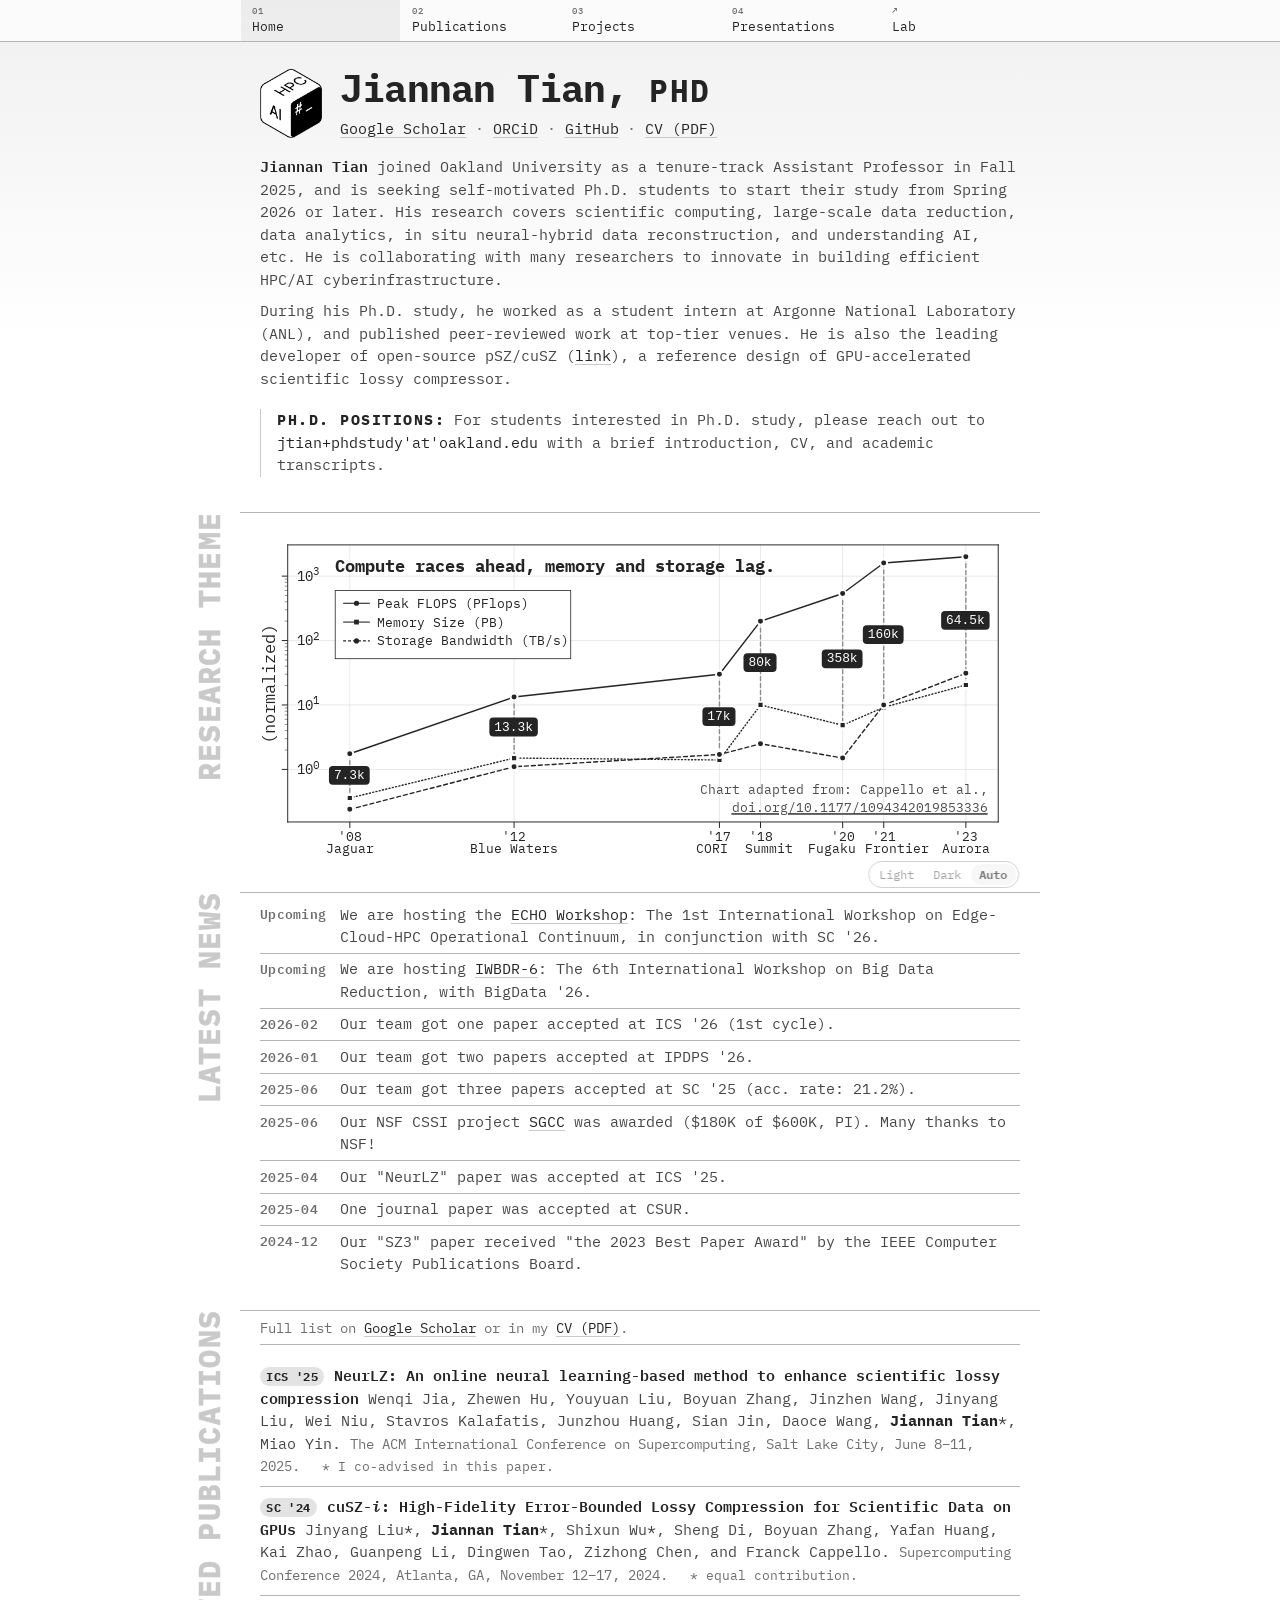
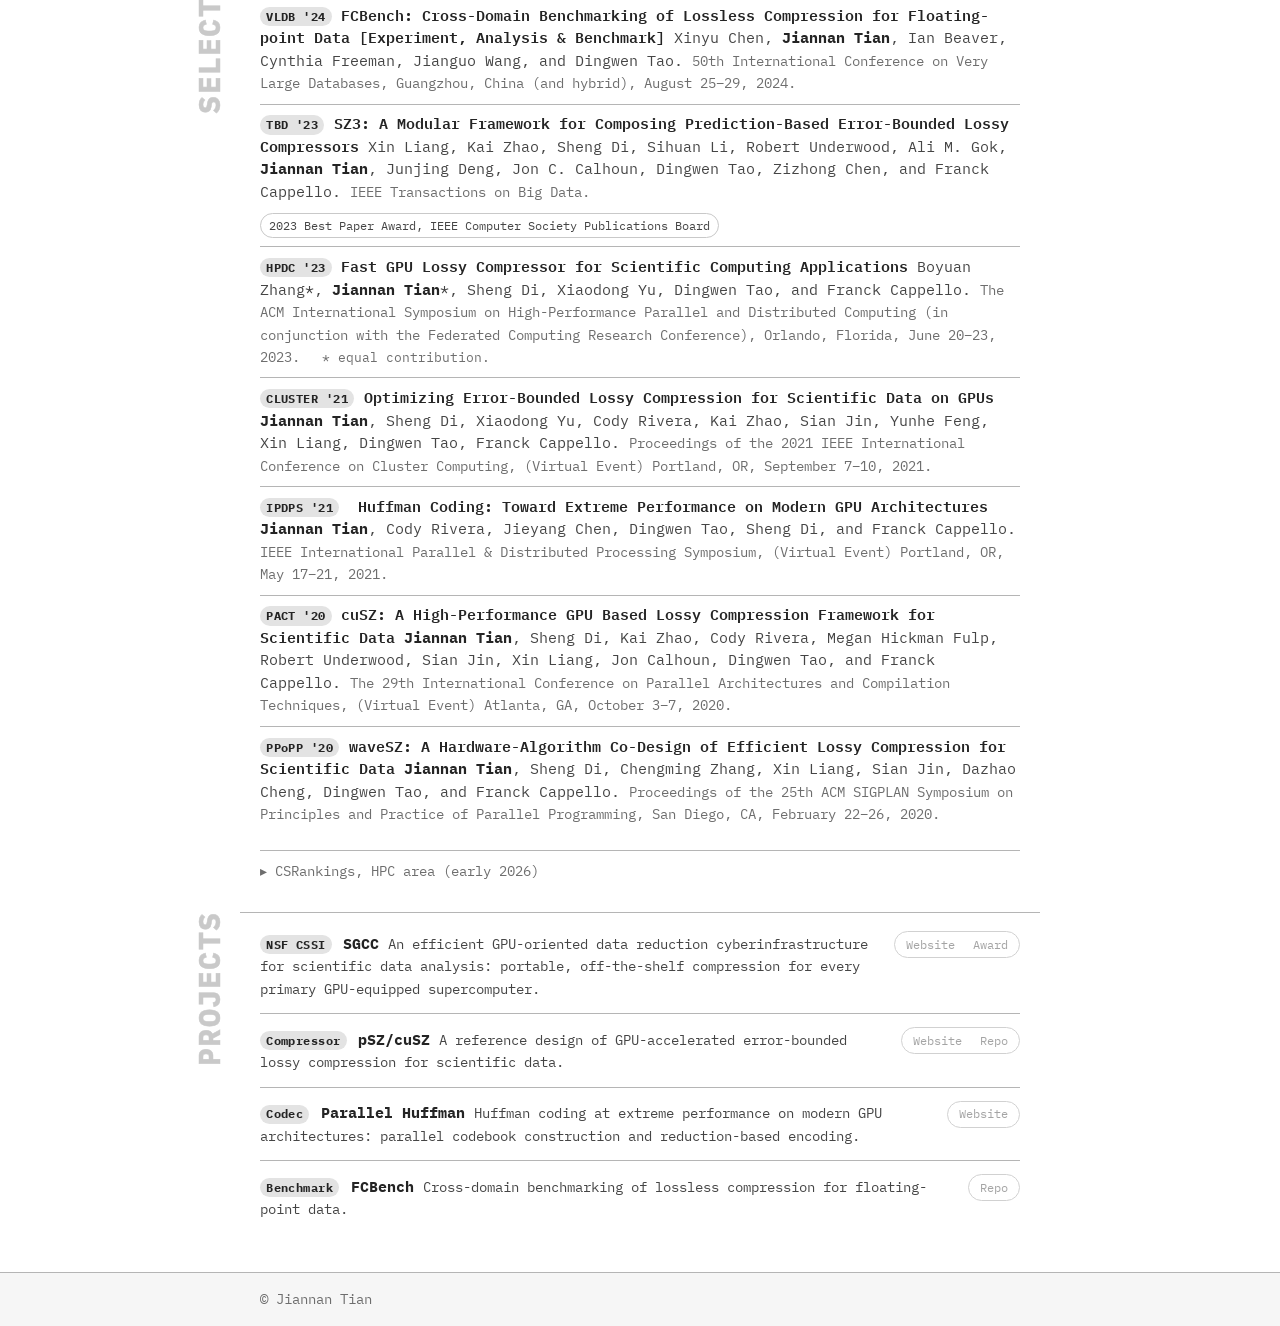
==== commit 3d48ccc6: "add Projects section mirroring lab site's project list Co-Authored-By: Claude Sonnet 5 <noreply@anth" ====
--- a/index.html
+++ b/index.html
@@ -47,7 +47,8 @@
         </li>
       <li><a href="index.html" aria-current="page"><span class="idx">01</span><span class="label">Home</span></a></li>
       <li><a href="index.html#publications"><span class="idx">02</span><span class="label">Publications</span></a></li>
-      <li><a href="presentations.html"><span class="idx">03</span><span class="label">Presentations</span></a></li>
+      <li><a href="index.html#projects"><span class="idx">03</span><span class="label">Projects</span></a></li>
+      <li><a href="presentations.html"><span class="idx">04</span><span class="label">Presentations</span></a></li>
       <li><a class="ext" href="https://mercury-hpg.github.io/"><span class="idx"></span><span class="label">Lab</span></a></li>
     </ul>
     </nav>
@@ -256,6 +257,30 @@
           </details>
         </aside>
         <!-- /CSRankings note -->
+      </div>
+    </section>
+
+    <section class="section" id="projects">
+      <div class="section-head tab"><h2>Projects</h2></div>
+      <div class="wrap">
+        <ul class="strips">
+          <li class="strip">
+            <span class="strip-main"><span class="chip">NSF CSSI</span> <span class="strip-name">SGCC</span> <span class="strip-desc">An efficient GPU-oriented data reduction cyberinfrastructure for scientific data analysis: portable, off-the-shelf compression for every primary GPU-equipped supercomputer.</span></span>
+            <span class="links quiet"><a href="https://mercury-hpg.github.io/SGCC-site/">Website</a><a href="https://www.nsf.gov/awardsearch/showAward?AWD_ID=2609480">Award</a></span>
+          </li>
+          <li class="strip">
+            <span class="strip-main"><span class="chip">Compressor</span> <span class="strip-name">pSZ/cuSZ</span> <span class="strip-desc">A reference design of GPU-accelerated error-bounded lossy compression for scientific data.</span></span>
+            <span class="links quiet"><a href="https://mercury-hpg.github.io/PSZ-site/">Website</a><a href="https://github.com/szcompressor/cuSZ">Repo</a></span>
+          </li>
+          <li class="strip">
+            <span class="strip-main"><span class="chip">Codec</span> <span class="strip-name">Parallel Huffman</span> <span class="strip-desc">Huffman coding at extreme performance on modern GPU architectures: parallel codebook construction and reduction-based encoding.</span></span>
+            <span class="links quiet"><a href="https://mercury-hpg.github.io/PHF-site/">Website</a></span>
+          </li>
+          <li class="strip">
+            <span class="strip-main"><span class="chip">Benchmark</span> <span class="strip-name">FCBench</span> <span class="strip-desc">Cross-domain benchmarking of lossless compression for floating-point data.</span></span>
+            <span class="links quiet"><a href="https://github.com/Mercury-HPG/FCBench">Repo</a></span>
+          </li>
+        </ul>
       </div>
     </section>
 
--- a/assets/style.css
+++ b/assets/style.css
@@ -537,6 +537,40 @@
 
 .pubs .note { font-size: .84rem; color: var(--muted); }
 
+/* ---------- projects ---------- */
+
+.strips {
+  display: grid;
+  margin: 0;
+  padding: 0;
+  list-style: none;
+}
+
+.strips > li + li { border-top: 1px solid var(--rule); }
+
+.strip {
+  display: grid;
+  grid-template-columns: minmax(0, 1fr) auto;
+  align-items: baseline;
+  column-gap: 1rem;
+  padding: .8rem 0;
+}
+
+.strip-main { min-width: 0; }
+
+.strip .chip { margin-right: .15rem; }
+
+.strip-name { font-weight: 700; }
+
+.strip-desc { color: var(--fg-soft); font-size: .9rem; }
+
+.strip .links { justify-self: end; }
+
+@media (max-width: 34rem) {
+  .strip { grid-template-columns: minmax(0, 1fr); row-gap: .45rem; }
+  .strip .links { justify-self: start; }
+}
+
 .pubs .award {
   display: inline-block;
   margin-top: .4rem;
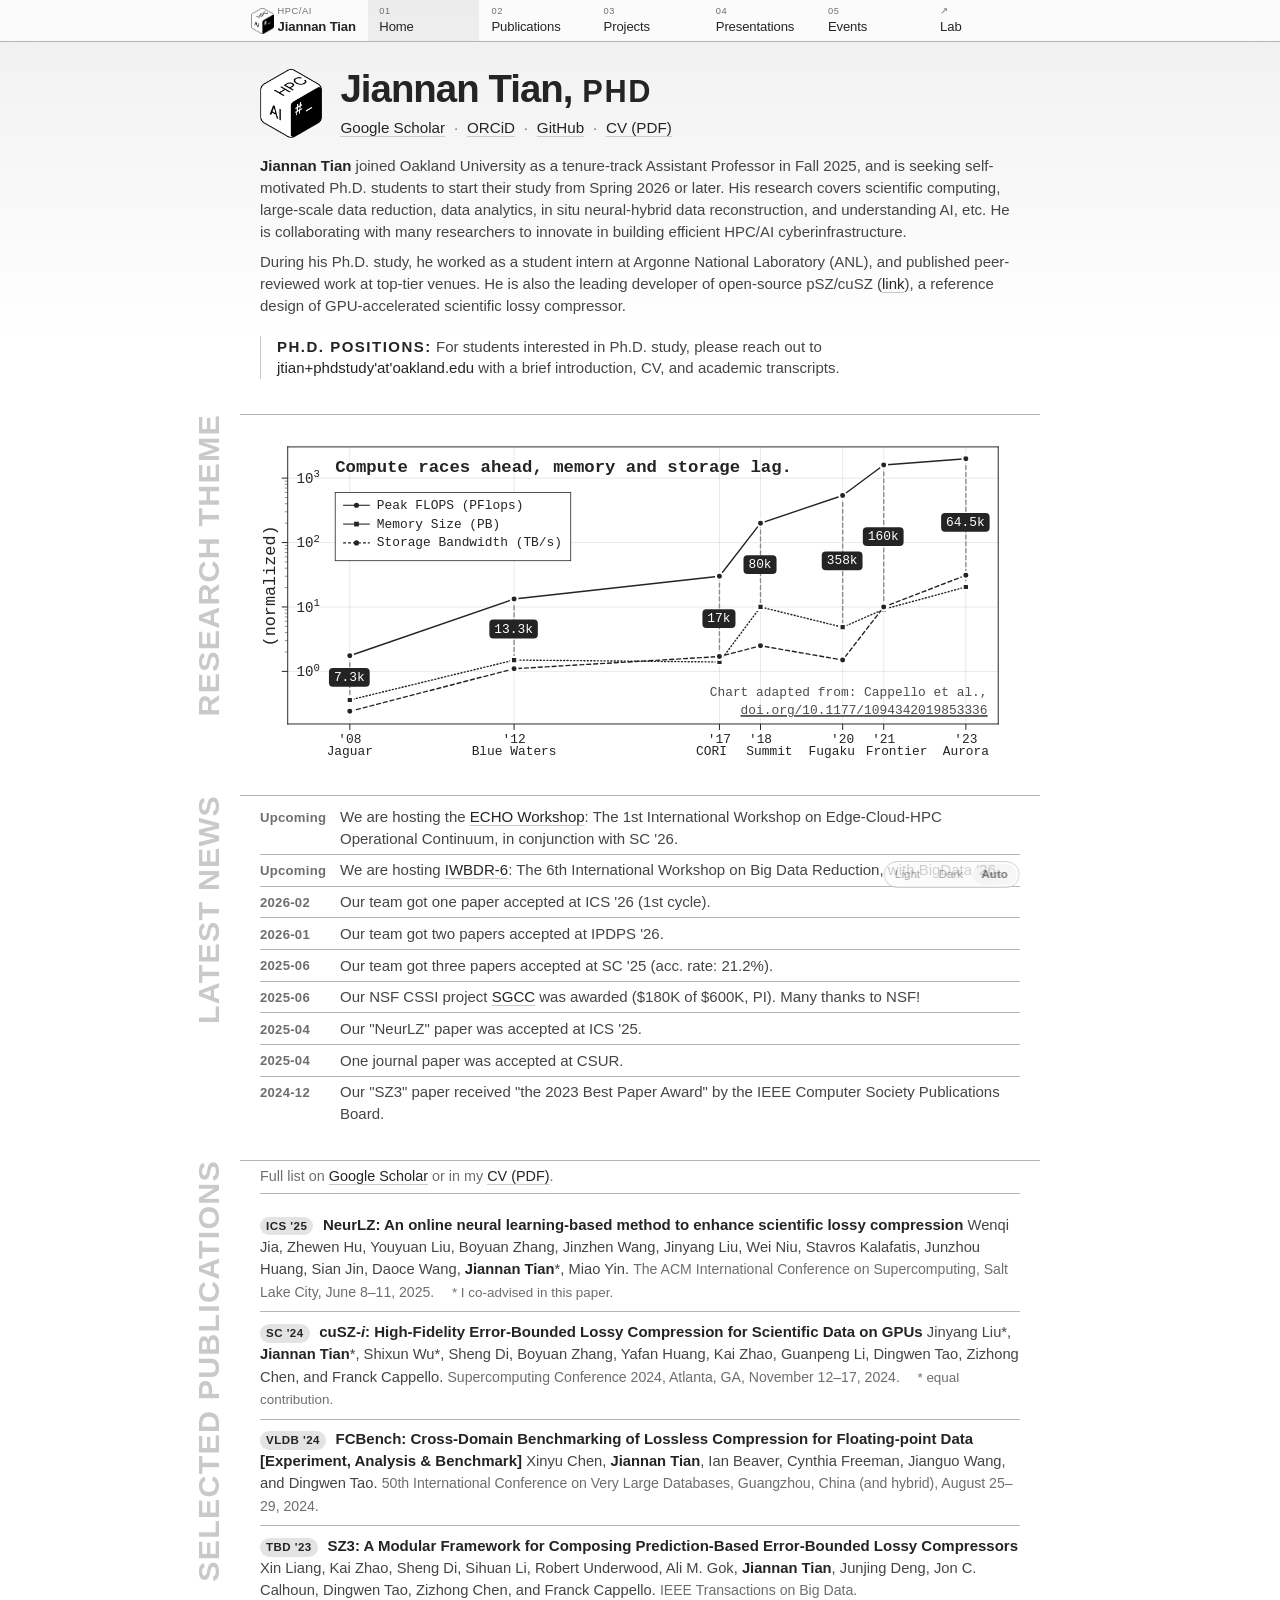
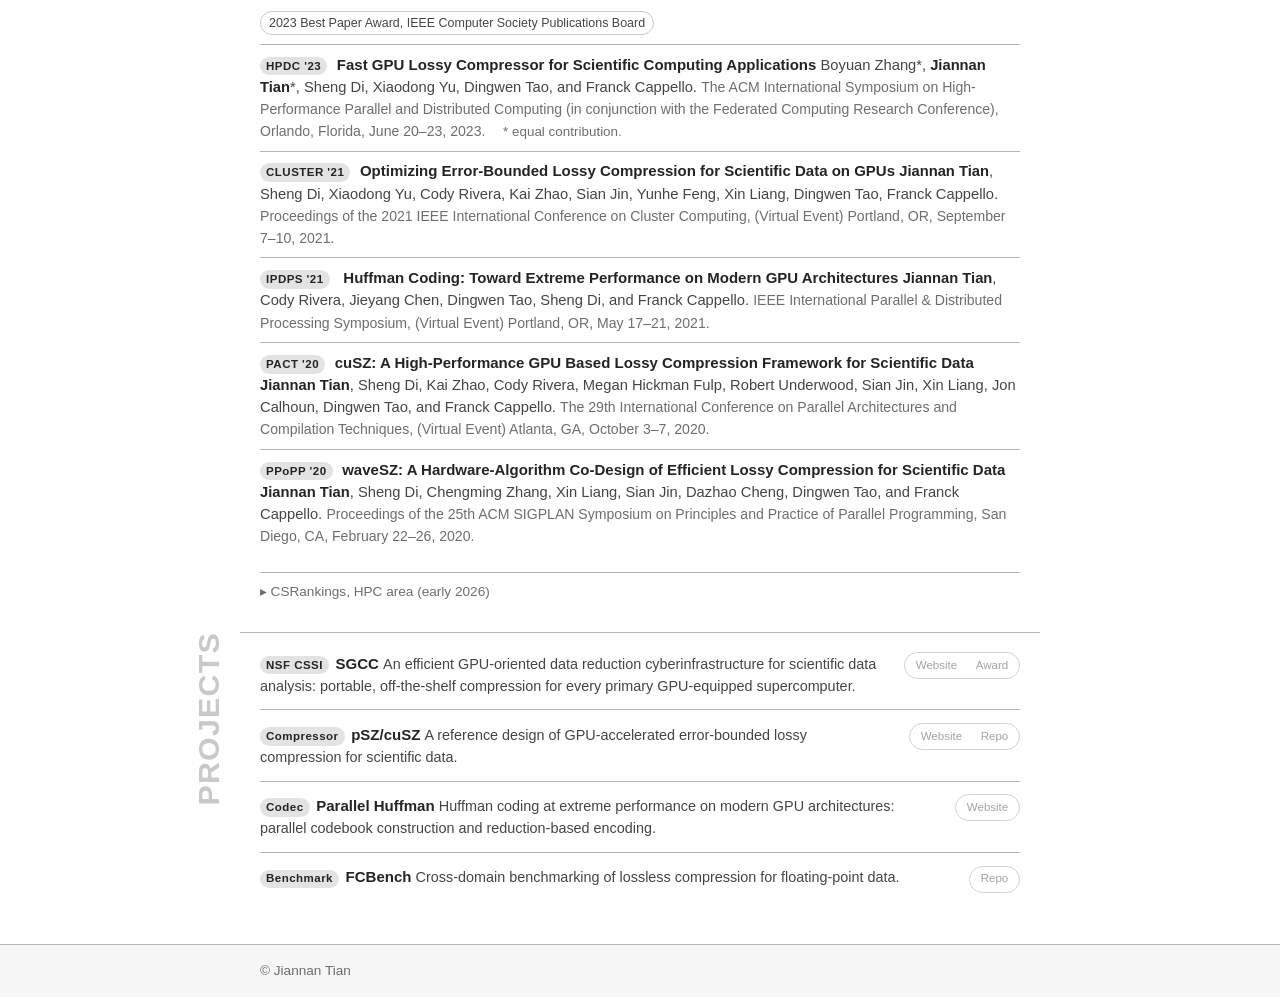
==== commit 914c8bbc: "[squash] Events page with sealed, expiring ICMLA PhD Forum doc New events.html (and events/ redirect" ====
--- a/index.html
+++ b/index.html
@@ -14,11 +14,6 @@
   <meta name="theme-color" media="(prefers-color-scheme: dark)" content="#000000">
   <link rel="canonical" href="https://jti.one/">
   <link rel="icon" href="assets/img/seal.png">
-  <link rel="preconnect" href="https://fonts.googleapis.com">
-  <link rel="preconnect" href="https://fonts.gstatic.com" crossorigin>
-  <link
-    href="https://fonts.googleapis.com/css2?family=IBM+Plex+Mono:ital,wght@0,400;0,500;0,600;0,700;1,400;1,600&display=swap"
-    rel="stylesheet">
   <link rel="stylesheet" href="assets/style.css">
 <script>
 // Applied before first paint so a forced theme never flashes the other one.
@@ -49,6 +44,7 @@
       <li><a href="index.html#publications"><span class="idx">02</span><span class="label">Publications</span></a></li>
       <li><a href="index.html#projects"><span class="idx">03</span><span class="label">Projects</span></a></li>
       <li><a href="presentations.html"><span class="idx">04</span><span class="label">Presentations</span></a></li>
+      <li><a href="events.html"><span class="idx">05</span><span class="label">Events</span></a></li>
       <li><a class="ext" href="https://mercury-hpg.github.io/"><span class="idx"></span><span class="label">Lab</span></a></li>
     </ul>
     </nav>
--- a/assets/style.css
+++ b/assets/style.css
@@ -29,6 +29,9 @@
 
   --prose: 800px;
   --wide: 800px;     /* the column; the banner tracks it, so both scale together */
+
+  --sans: "Helvetica Neue", Helvetica, Inter, Arial, "Nimbus Sans", "Liberation Sans",
+          system-ui, sans-serif;
 
   --radius: 10px;
   --radius-sm: 6px;
@@ -102,9 +105,9 @@
   margin: 0;
   background: var(--bg);
   color: var(--fg);
-  font: 400 15px/1.5 "IBM Plex Mono", ui-monospace, SFMono-Regular, "SF Mono",
-        Menlo, Consolas, monospace;
+  font: 400 15px/1.45 var(--sans);
   font-feature-settings: "kern" 1, "liga" 1;
+  -webkit-font-smoothing: antialiased;
   text-rendering: optimizeLegibility;
 }
 
@@ -309,8 +312,6 @@
     transform: rotate(180deg);
     font-size: 1.9rem;
     font-weight: 700;
-    /* IBM Plex Mono tops out at 700; stroke fakes a heavier cut on top of it. */
-    -webkit-text-stroke: .5px currentColor;
     letter-spacing: .04em;
     white-space: nowrap;
     color: var(--rule-strong);
@@ -661,6 +662,102 @@
 /* A pill group is part of the sentence before it, not a row under it. */
 .links { margin-left: .45rem; vertical-align: .06em; }
 
+
+/* ---------- cards (events): the lab site's card, verbatim ---------- */
+
+.cards {
+  display: grid;
+  grid-template-columns: repeat(auto-fit, minmax(20rem, 1fr));
+  gap: 1rem;
+  margin: 0;
+  padding: 0;
+  list-style: none;
+}
+
+.card {
+  display: flex;
+  flex-direction: column;
+  border: 1px solid var(--rule);
+  border-radius: var(--radius);
+  background: var(--surface);
+  overflow: hidden;
+  transition: border-color .15s ease, box-shadow .15s ease, transform .15s ease;
+}
+
+.card:hover { border-color: var(--rule-strong); box-shadow: var(--shadow); }
+
+.card-thumb { position: relative; display: block; aspect-ratio: 16 / 9; }
+
+.card-thumb img { display: block; width: 100%; height: 100%; object-fit: cover; }
+
+.card-body { display: flex; flex-direction: column; gap: .35rem; padding: .8rem .95rem .9rem; flex: 1; }
+
+.card-head { display: flex; align-items: baseline; flex-wrap: wrap; gap: .5rem .7rem; }
+
+.card h3 { margin: 0; font-size: 1.12rem; line-height: 1.2; letter-spacing: -.015em; }
+
+.card .subtitle { margin: 0; color: var(--fg-soft); font-size: .88rem; line-height: 1.35; }
+
+/* the date rides on the name's line in a lower voice */
+.card h3 .when { font-weight: 400; font-size: .82em; color: var(--muted); white-space: nowrap; }
+
+/* the host conference and city sit on the cover, not under it */
+.card .meta.on-cover {
+  position: absolute;
+  top: .45rem;
+  left: .7rem;
+  right: .7rem;
+  margin: 0;
+  font-size: .74rem;
+  line-height: 1.3;
+  color: #ffffff;
+  text-shadow: 0 1px 3px rgba(0, 0, 0, .85), 0 0 12px rgba(0, 0, 0, .5);
+}
+.card .meta.on-cover strong { color: #ffffff; font-weight: 700; }
+
+.links.on-cover {
+  position: absolute;
+  right: .6rem;
+  bottom: .6rem;
+  margin: 0;
+  opacity: 1;
+  box-shadow: 0 1px 6px rgba(0, 0, 0, .3);
+}
+
+/* the one action on a card that should stand out: white, on the cover's left */
+.cta.on-cover {
+  position: absolute;
+  left: .6rem;
+  bottom: .6rem;
+  padding: .3rem .85rem;
+  border: 0;
+  border-radius: 999px;
+  background: #ffffff;
+  color: #1d1d1d;
+  font: inherit;
+  font-size: .8rem;
+  font-weight: 700;
+  cursor: pointer;
+  box-shadow: 0 1px 6px rgba(0, 0, 0, .35);
+}
+.cta.on-cover[hidden] { display: none; }
+.cta.on-cover:hover { background: #f0f0f0; }
+
+.unseal { display: flex; flex-wrap: wrap; align-items: center; gap: .4rem .5rem; margin-top: .3rem; }
+.unseal[hidden] { display: none; }
+.unseal input,
+.unseal button {
+  font: inherit;
+  font-size: .85rem;
+  padding: .25rem .55rem;
+  border: 1px solid var(--rule-strong);
+  border-radius: 0;
+  background: var(--bg);
+  color: var(--fg);
+}
+.unseal input { flex: 1 1 10rem; min-width: 0; }
+.unseal button { cursor: pointer; font-weight: 700; }
+.unseal-msg { font-size: .8rem; color: var(--muted); }
 
 .talk details { border-top: 1px solid var(--rule); padding-top: .65rem; }
 
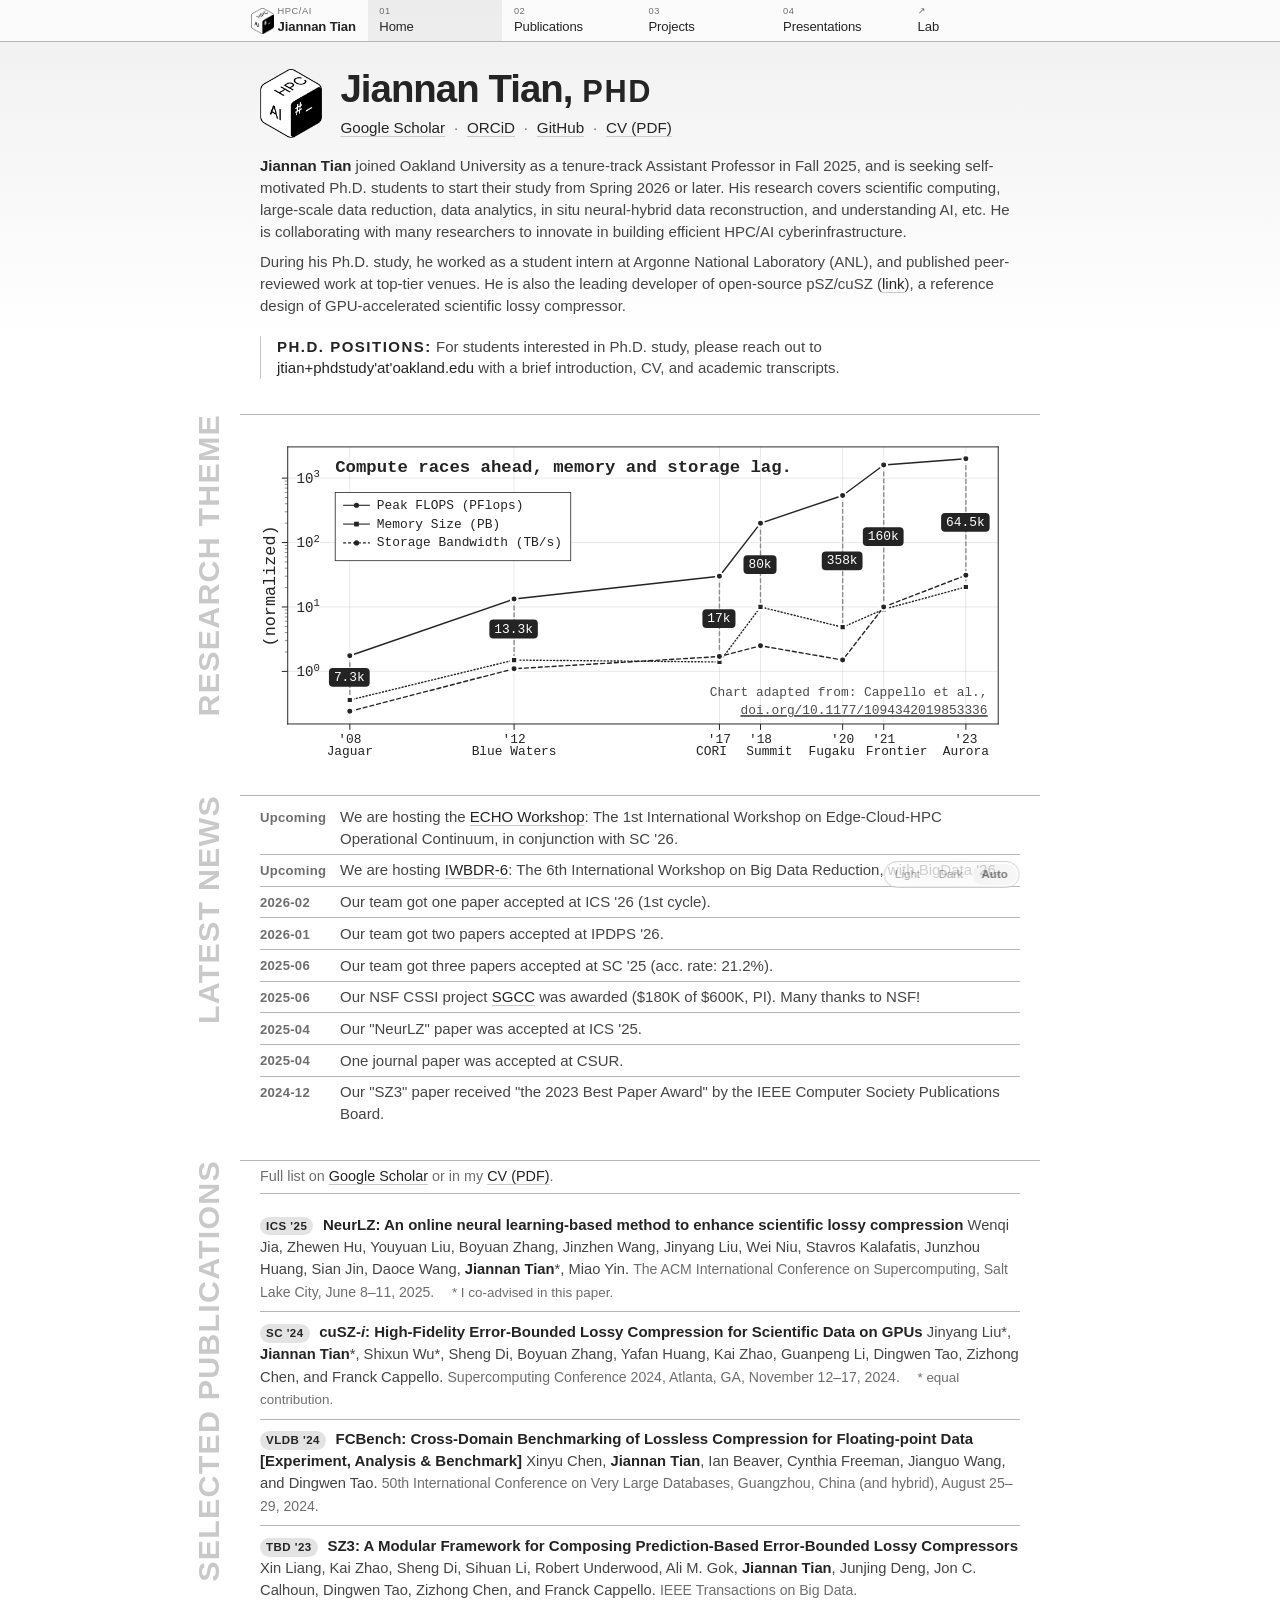
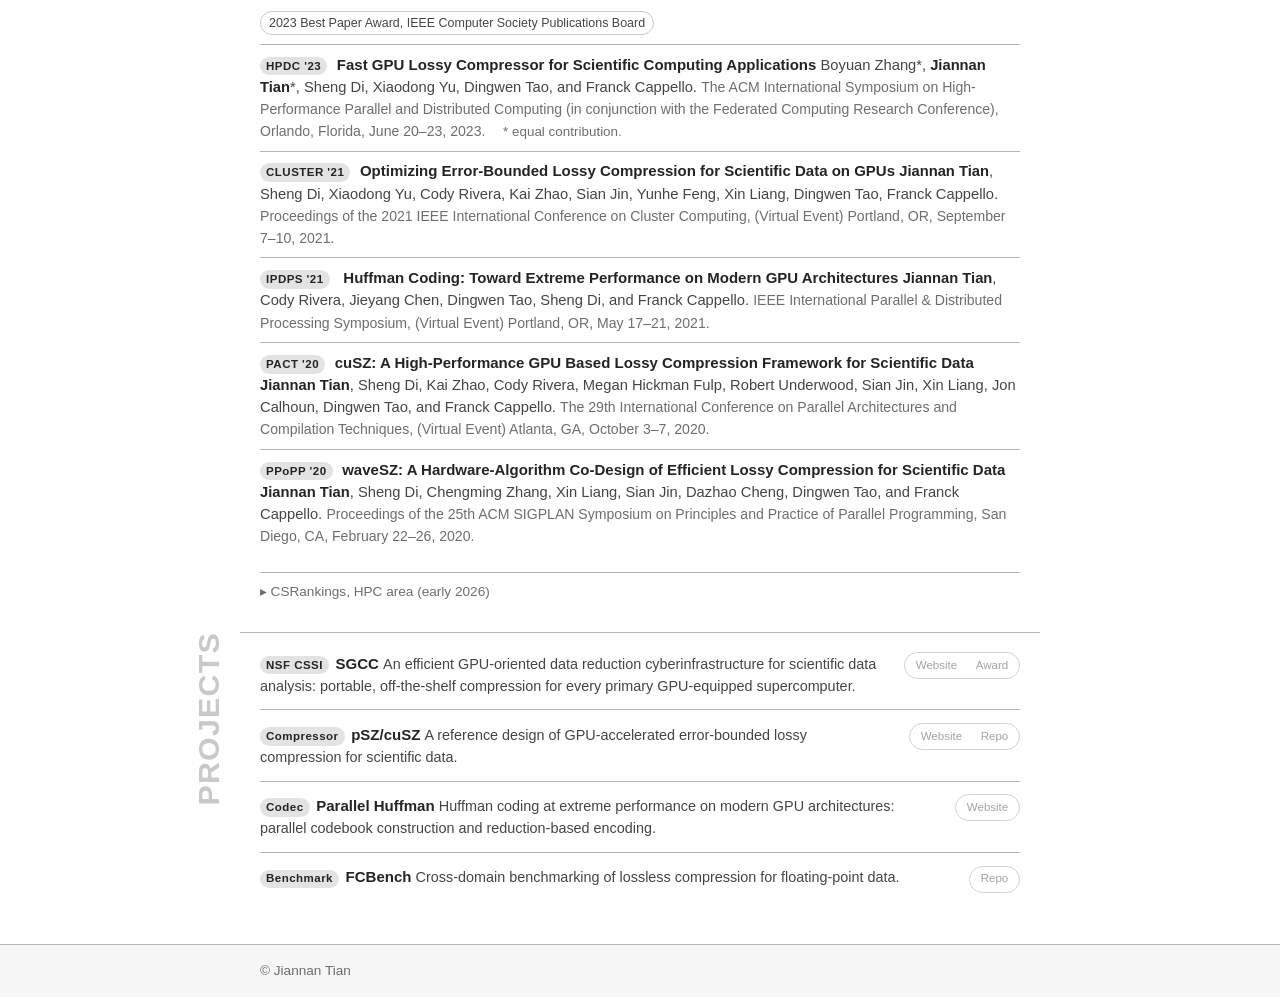
==== commit 74c7cc9a: "[feature] Helvetica Neue stack, no web font Drop the Google Fonts load; system Helvetica Neue/Helvet" ====
--- a/index.html
+++ b/index.html
@@ -44,7 +44,6 @@
       <li><a href="index.html#publications"><span class="idx">02</span><span class="label">Publications</span></a></li>
       <li><a href="index.html#projects"><span class="idx">03</span><span class="label">Projects</span></a></li>
       <li><a href="presentations.html"><span class="idx">04</span><span class="label">Presentations</span></a></li>
-      <li><a href="events.html"><span class="idx">05</span><span class="label">Events</span></a></li>
       <li><a class="ext" href="https://mercury-hpg.github.io/"><span class="idx"></span><span class="label">Lab</span></a></li>
     </ul>
     </nav>
--- a/assets/style.css
+++ b/assets/style.css
@@ -663,102 +663,6 @@
 .links { margin-left: .45rem; vertical-align: .06em; }
 
 
-/* ---------- cards (events): the lab site's card, verbatim ---------- */
-
-.cards {
-  display: grid;
-  grid-template-columns: repeat(auto-fit, minmax(20rem, 1fr));
-  gap: 1rem;
-  margin: 0;
-  padding: 0;
-  list-style: none;
-}
-
-.card {
-  display: flex;
-  flex-direction: column;
-  border: 1px solid var(--rule);
-  border-radius: var(--radius);
-  background: var(--surface);
-  overflow: hidden;
-  transition: border-color .15s ease, box-shadow .15s ease, transform .15s ease;
-}
-
-.card:hover { border-color: var(--rule-strong); box-shadow: var(--shadow); }
-
-.card-thumb { position: relative; display: block; aspect-ratio: 16 / 9; }
-
-.card-thumb img { display: block; width: 100%; height: 100%; object-fit: cover; }
-
-.card-body { display: flex; flex-direction: column; gap: .35rem; padding: .8rem .95rem .9rem; flex: 1; }
-
-.card-head { display: flex; align-items: baseline; flex-wrap: wrap; gap: .5rem .7rem; }
-
-.card h3 { margin: 0; font-size: 1.12rem; line-height: 1.2; letter-spacing: -.015em; }
-
-.card .subtitle { margin: 0; color: var(--fg-soft); font-size: .88rem; line-height: 1.35; }
-
-/* the date rides on the name's line in a lower voice */
-.card h3 .when { font-weight: 400; font-size: .82em; color: var(--muted); white-space: nowrap; }
-
-/* the host conference and city sit on the cover, not under it */
-.card .meta.on-cover {
-  position: absolute;
-  top: .45rem;
-  left: .7rem;
-  right: .7rem;
-  margin: 0;
-  font-size: .74rem;
-  line-height: 1.3;
-  color: #ffffff;
-  text-shadow: 0 1px 3px rgba(0, 0, 0, .85), 0 0 12px rgba(0, 0, 0, .5);
-}
-.card .meta.on-cover strong { color: #ffffff; font-weight: 700; }
-
-.links.on-cover {
-  position: absolute;
-  right: .6rem;
-  bottom: .6rem;
-  margin: 0;
-  opacity: 1;
-  box-shadow: 0 1px 6px rgba(0, 0, 0, .3);
-}
-
-/* the one action on a card that should stand out: white, on the cover's left */
-.cta.on-cover {
-  position: absolute;
-  left: .6rem;
-  bottom: .6rem;
-  padding: .3rem .85rem;
-  border: 0;
-  border-radius: 999px;
-  background: #ffffff;
-  color: #1d1d1d;
-  font: inherit;
-  font-size: .8rem;
-  font-weight: 700;
-  cursor: pointer;
-  box-shadow: 0 1px 6px rgba(0, 0, 0, .35);
-}
-.cta.on-cover[hidden] { display: none; }
-.cta.on-cover:hover { background: #f0f0f0; }
-
-.unseal { display: flex; flex-wrap: wrap; align-items: center; gap: .4rem .5rem; margin-top: .3rem; }
-.unseal[hidden] { display: none; }
-.unseal input,
-.unseal button {
-  font: inherit;
-  font-size: .85rem;
-  padding: .25rem .55rem;
-  border: 1px solid var(--rule-strong);
-  border-radius: 0;
-  background: var(--bg);
-  color: var(--fg);
-}
-.unseal input { flex: 1 1 10rem; min-width: 0; }
-.unseal button { cursor: pointer; font-weight: 700; }
-.unseal-msg { font-size: .8rem; color: var(--muted); }
-
 .talk details { border-top: 1px solid var(--rule); padding-top: .65rem; }
 
 .talk summary {
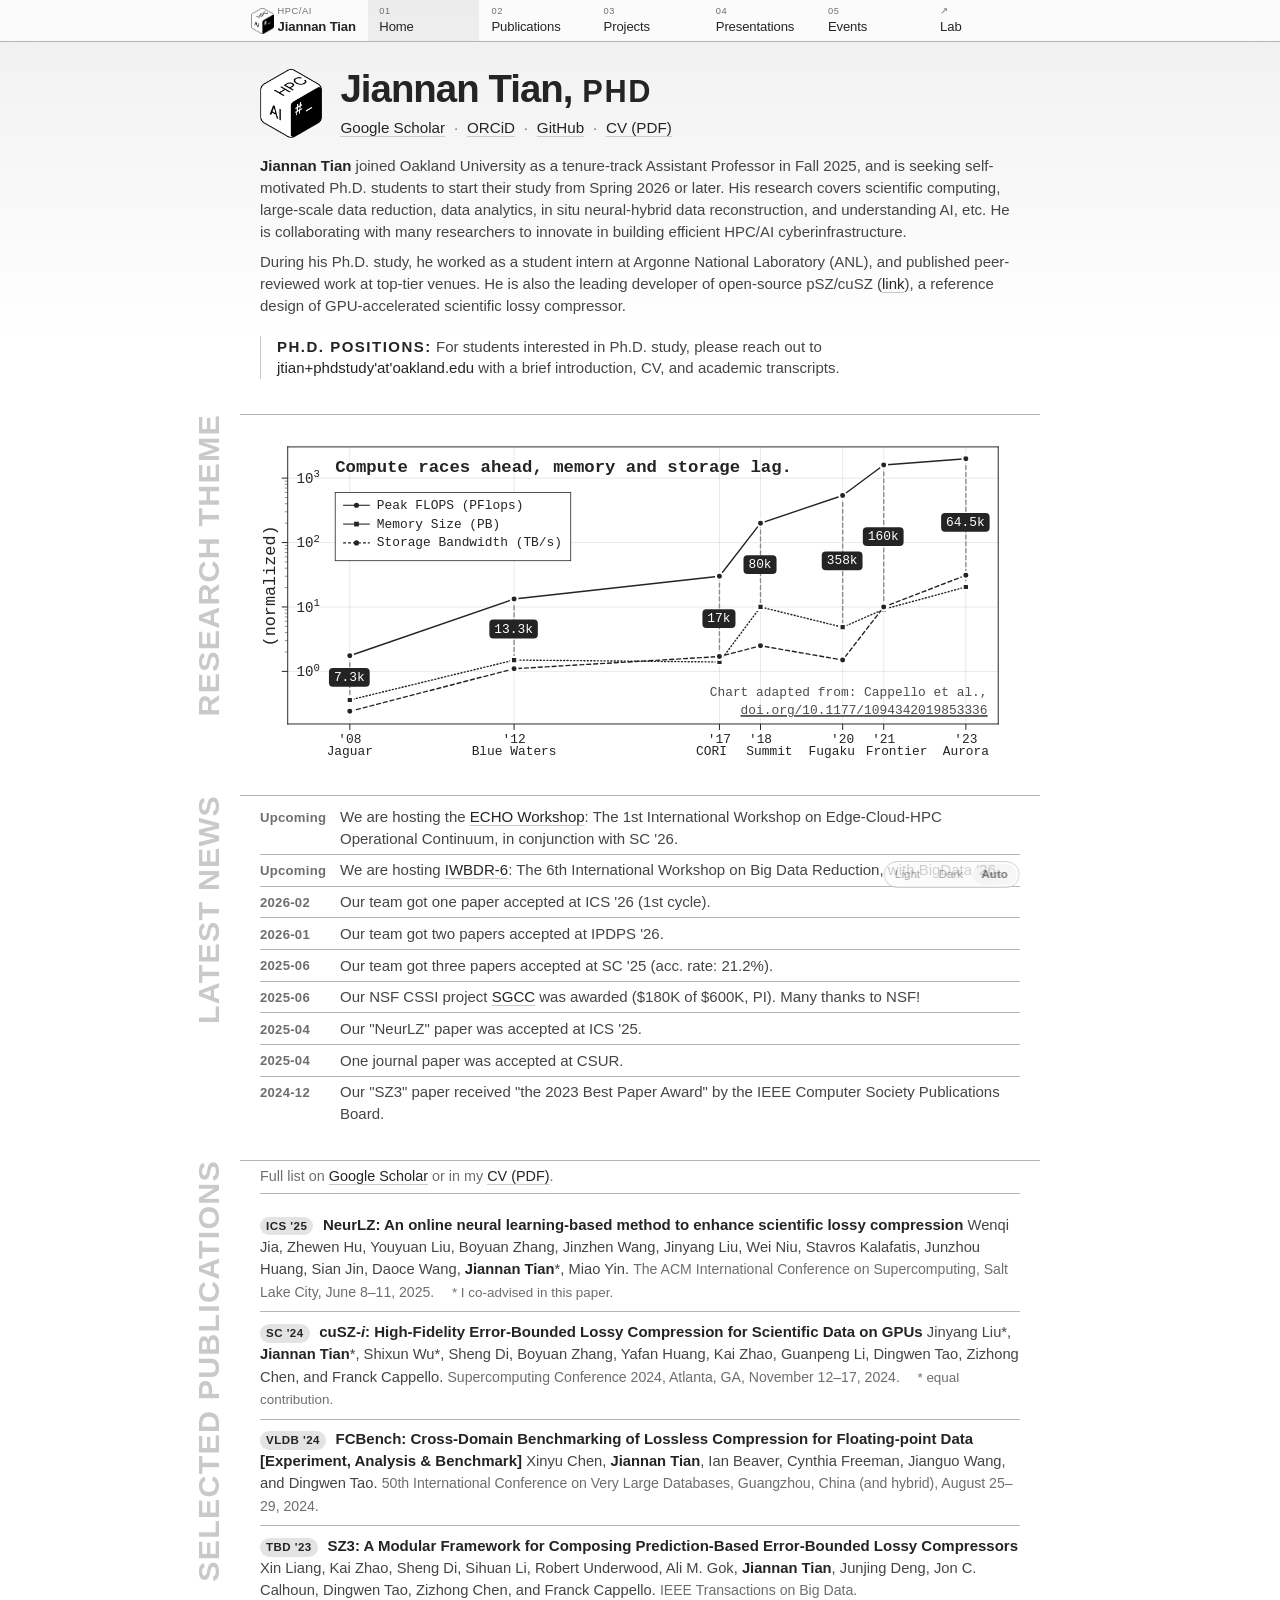
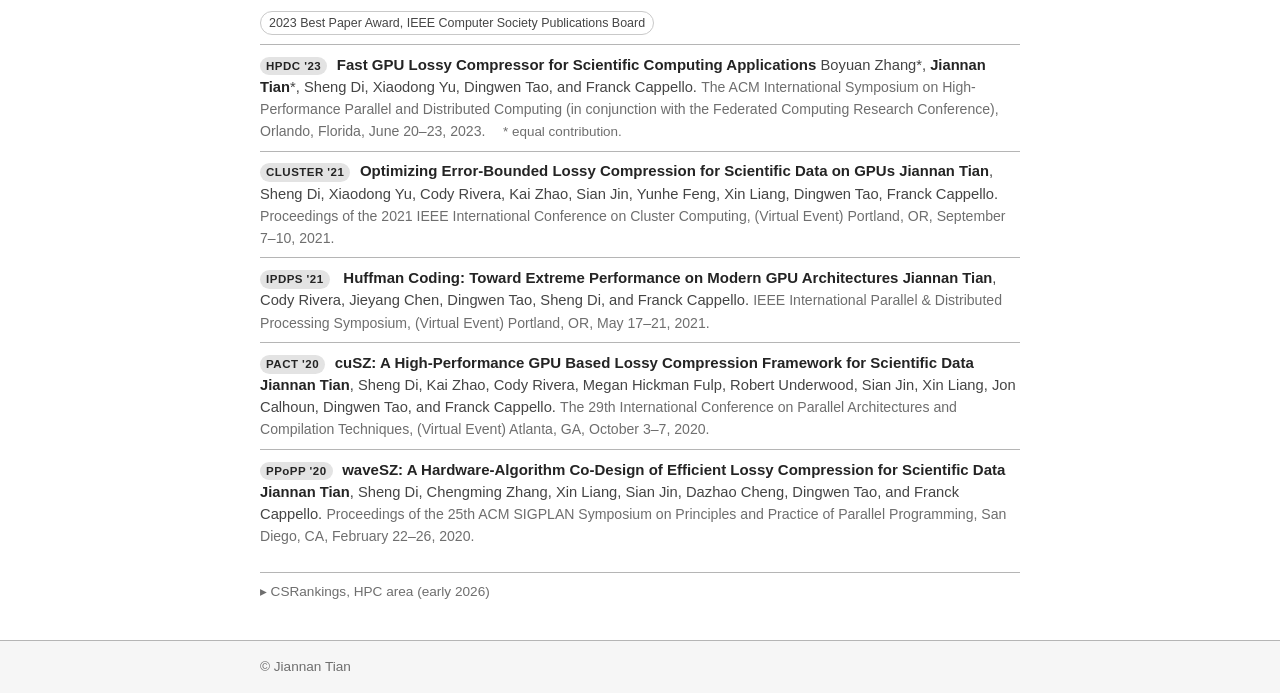
==== commit 9880bca4: "[feature] Projects page with banner hover panel; ICMLA card last Co-Authored-By: Claude Sonnet 5.5 <" ====
--- a/index.html
+++ b/index.html
@@ -42,8 +42,9 @@
         </li>
       <li><a href="index.html" aria-current="page"><span class="idx">01</span><span class="label">Home</span></a></li>
       <li><a href="index.html#publications"><span class="idx">02</span><span class="label">Publications</span></a></li>
-      <li><a href="index.html#projects"><span class="idx">03</span><span class="label">Projects</span></a></li>
+      <li><a href="projects.html"><span class="idx">03</span><span class="label">Projects</span></a></li>
       <li><a href="presentations.html"><span class="idx">04</span><span class="label">Presentations</span></a></li>
+      <li><a href="events.html"><span class="idx">05</span><span class="label">Events</span></a></li>
       <li><a class="ext" href="https://mercury-hpg.github.io/"><span class="idx"></span><span class="label">Lab</span></a></li>
     </ul>
     </nav>
@@ -252,30 +253,6 @@
           </details>
         </aside>
         <!-- /CSRankings note -->
-      </div>
-    </section>
-
-    <section class="section" id="projects">
-      <div class="section-head tab"><h2>Projects</h2></div>
-      <div class="wrap">
-        <ul class="strips">
-          <li class="strip">
-            <span class="strip-main"><span class="chip">NSF CSSI</span> <span class="strip-name">SGCC</span> <span class="strip-desc">An efficient GPU-oriented data reduction cyberinfrastructure for scientific data analysis: portable, off-the-shelf compression for every primary GPU-equipped supercomputer.</span></span>
-            <span class="links quiet"><a href="https://mercury-hpg.github.io/SGCC-site/">Website</a><a href="https://www.nsf.gov/awardsearch/showAward?AWD_ID=2609480">Award</a></span>
-          </li>
-          <li class="strip">
-            <span class="strip-main"><span class="chip">Compressor</span> <span class="strip-name">pSZ/cuSZ</span> <span class="strip-desc">A reference design of GPU-accelerated error-bounded lossy compression for scientific data.</span></span>
-            <span class="links quiet"><a href="https://mercury-hpg.github.io/PSZ-site/">Website</a><a href="https://github.com/szcompressor/cuSZ">Repo</a></span>
-          </li>
-          <li class="strip">
-            <span class="strip-main"><span class="chip">Codec</span> <span class="strip-name">Parallel Huffman</span> <span class="strip-desc">Huffman coding at extreme performance on modern GPU architectures: parallel codebook construction and reduction-based encoding.</span></span>
-            <span class="links quiet"><a href="https://mercury-hpg.github.io/PHF-site/">Website</a></span>
-          </li>
-          <li class="strip">
-            <span class="strip-main"><span class="chip">Benchmark</span> <span class="strip-name">FCBench</span> <span class="strip-desc">Cross-domain benchmarking of lossless compression for floating-point data.</span></span>
-            <span class="links quiet"><a href="https://github.com/Mercury-HPG/FCBench">Repo</a></span>
-          </li>
-        </ul>
       </div>
     </section>
 
@@ -350,6 +327,8 @@
 })()
 </script>
 
+<script src="assets/nav-panel.js?v=3" defer></script>
+
 </body>
 
 </html>
--- a/assets/style.css
+++ b/assets/style.css
@@ -572,6 +572,41 @@
   .strip .links { justify-self: start; }
 }
 
+/* ---------- banner hover panel ---------- */
+
+.nav-panel {
+  position: absolute;
+  top: 100%;
+  left: 0;
+  right: 0;
+  max-height: calc(100vh - 3rem);
+  overflow-y: auto;
+  background: var(--bg);
+  color: var(--fg);
+  border-bottom: 1px solid var(--rule-strong);
+  box-shadow: 0 14px 28px -12px rgba(0, 0, 0, .28);
+}
+
+.nav-panel[hidden] { display: none; }
+
+.nav-panel .wrap { padding-top: 1rem; padding-bottom: .6rem; }
+
+.nav-panel-title {
+  margin: 0;
+  font-size: .72rem;
+  font-weight: 700;
+  letter-spacing: .14em;
+  text-transform: uppercase;
+}
+
+.nav-panel .strip { padding: .65rem 0; }
+
+@media (prefers-reduced-motion: no-preference) {
+  .nav-panel:not([hidden]) { animation: nav-panel-in .14s ease-out; }
+}
+
+@keyframes nav-panel-in { from { opacity: 0; transform: translateY(-4px); } }
+
 .pubs .award {
   display: inline-block;
   margin-top: .4rem;
@@ -662,6 +697,116 @@
 /* A pill group is part of the sentence before it, not a row under it. */
 .links { margin-left: .45rem; vertical-align: .06em; }
 
+
+/* ---------- cards (events): the lab site's card, verbatim ---------- */
+
+.cards {
+  display: grid;
+  grid-template-columns: repeat(auto-fit, minmax(20rem, 1fr));
+  gap: 1rem;
+  margin: 0;
+  padding: 0;
+  list-style: none;
+}
+
+.card {
+  display: flex;
+  flex-direction: column;
+  border: 1px solid var(--rule);
+  border-radius: var(--radius);
+  background: var(--surface);
+  overflow: hidden;
+  transition: border-color .15s ease, box-shadow .15s ease, transform .15s ease;
+}
+
+.card:hover { border-color: var(--rule-strong); box-shadow: var(--shadow); }
+
+.card-thumb { position: relative; display: block; aspect-ratio: 16 / 9; }
+
+.card-thumb img { display: block; width: 100%; height: 100%; object-fit: cover; }
+
+.card-body { display: flex; flex-direction: column; gap: .35rem; padding: .8rem .95rem .9rem; flex: 1; }
+
+.card-head { display: flex; align-items: baseline; flex-wrap: wrap; gap: .5rem .7rem; }
+
+.card h3 { margin: 0; font-size: 1.12rem; line-height: 1.2; letter-spacing: -.015em; }
+
+.card .subtitle { margin: 0; color: var(--fg-soft); font-size: .88rem; line-height: 1.35; }
+
+/* the date rides on the name's line in a lower voice */
+.card h3 .when { font-weight: 400; font-size: .82em; color: var(--muted); white-space: nowrap; }
+
+/* the host conference and city sit on the cover, not under it */
+.card .meta.on-cover {
+  position: absolute;
+  top: .45rem;
+  left: .7rem;
+  right: .7rem;
+  margin: 0;
+  font-size: .74rem;
+  line-height: 1.3;
+  color: #ffffff;
+  text-shadow: 0 1px 3px rgba(0, 0, 0, .85), 0 0 12px rgba(0, 0, 0, .5);
+}
+.card .meta.on-cover strong { color: #ffffff; font-weight: 700; }
+
+.links.on-cover {
+  position: absolute;
+  right: .6rem;
+  bottom: .6rem;
+  margin: 0;
+  opacity: 1;
+  box-shadow: 0 1px 6px rgba(0, 0, 0, .3);
+}
+
+/* the one action on a card that should stand out: white, on the cover's left */
+.cta.on-cover {
+  position: absolute;
+  left: .75rem;
+  bottom: .75rem;
+  padding: .2rem .65rem;
+  border: 0;
+  border-radius: 999px;
+  background: #ffffff;
+  color: #1d1d1d;
+  font: inherit;
+  font-size: 1.05rem;
+  font-weight: 700;
+  cursor: pointer;
+  box-shadow: 0 1px 6px rgba(0, 0, 0, .35);
+}
+.cta.on-cover[hidden] { display: none; }
+.cta.on-cover::after {
+  content: "";
+  position: absolute;
+  inset: 0;
+  border-radius: inherit;
+  box-shadow: 0 0 0 0 rgba(255, 255, 255, .7);
+  animation: cta-ripple 2.4s ease-out infinite;
+  pointer-events: none;
+}
+@keyframes cta-ripple {
+  0% { box-shadow: 0 0 0 0 rgba(255, 255, 255, .7); }
+  70%, 100% { box-shadow: 0 0 0 .7rem rgba(255, 255, 255, 0); }
+}
+@media (prefers-reduced-motion: reduce) { .cta.on-cover::after { animation: none; } }
+.cta.on-cover:hover { background: #f0f0f0; }
+
+.unseal { display: flex; flex-wrap: wrap; align-items: center; gap: .4rem .5rem; margin-top: .3rem; }
+.unseal[hidden] { display: none; }
+.unseal input,
+.unseal button {
+  font: inherit;
+  font-size: .85rem;
+  padding: .25rem .55rem;
+  border: 1px solid var(--rule-strong);
+  border-radius: 0;
+  background: var(--bg);
+  color: var(--fg);
+}
+.unseal input { flex: 1 1 10rem; min-width: 0; }
+.unseal button { cursor: pointer; font-weight: 700; }
+.unseal-msg { font-size: .8rem; color: var(--muted); }
 
 .talk details { border-top: 1px solid var(--rule); padding-top: .65rem; }
 
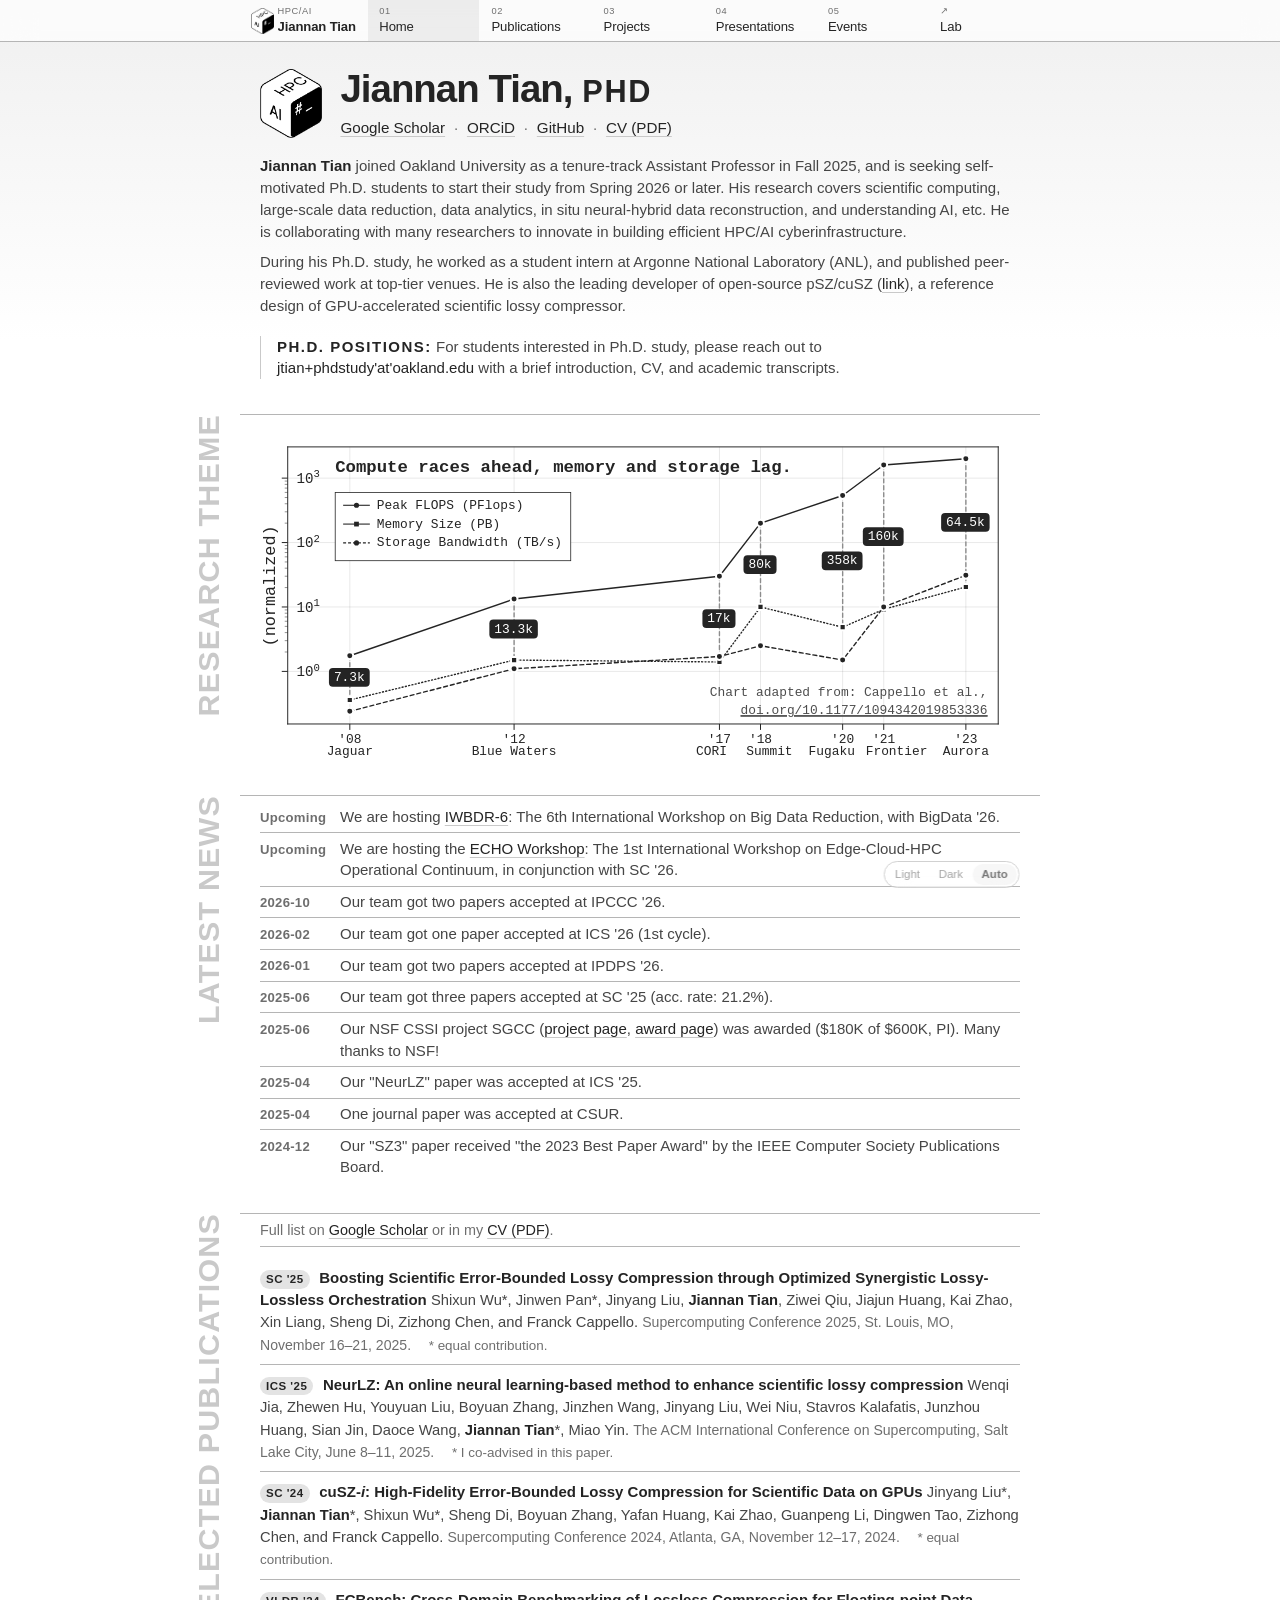
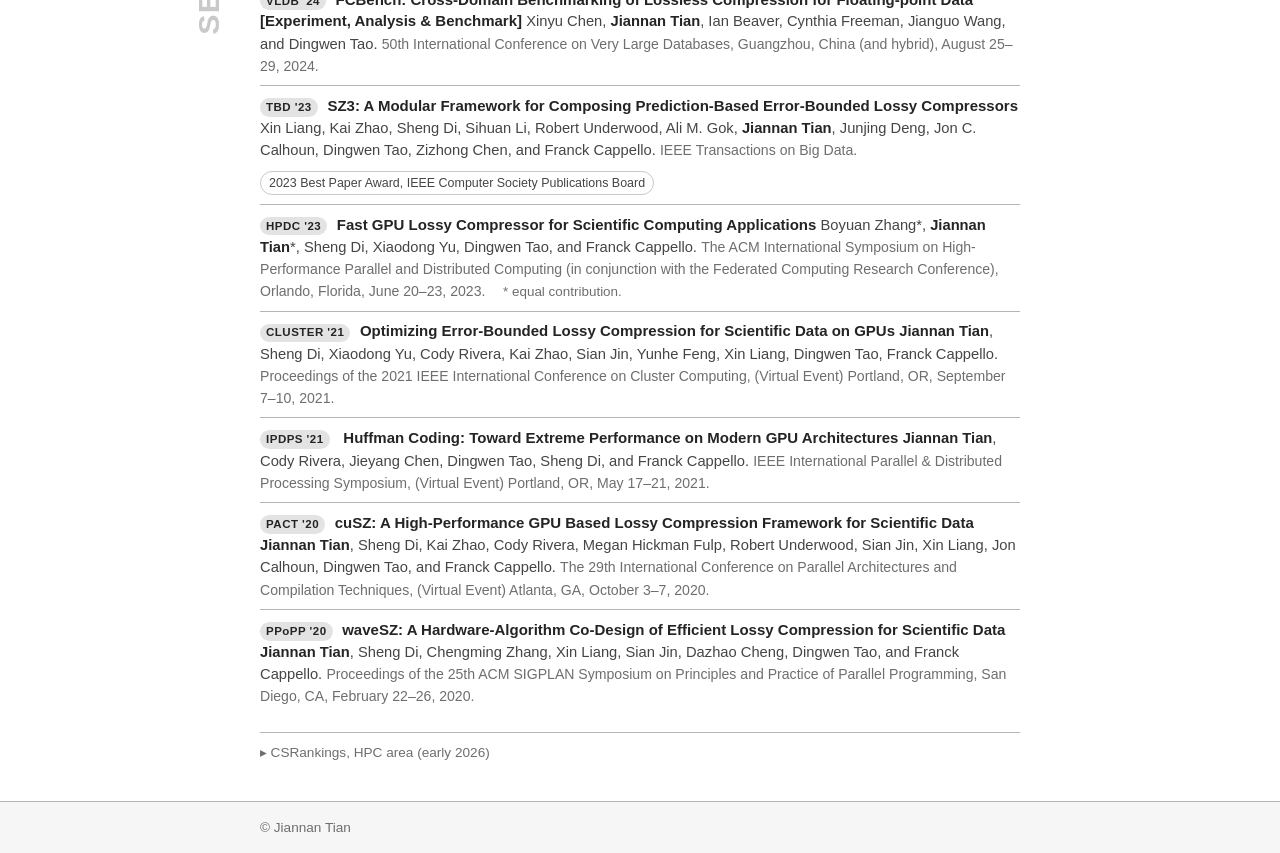
==== commit 5e25b3f8: "[squash] Randomized AI/SI seal flip on the home page The hero seal flips between the AI and SI marks" ====
--- a/index.html
+++ b/index.html
@@ -115,12 +115,15 @@
       <div class="wrap">
         <ul class="news">
           <li><span class="when">Upcoming</span>
+            <p>We are hosting <a href="https://mercury-hpg.github.io/IWBDR-6/">IWBDR-6</a>: The 6th International
+              Workshop on Big Data Reduction, with BigData '26.</p>
+          </li>
+          <li><span class="when">Upcoming</span>
             <p>We are hosting the <a href="https://echo-workshop.github.io">ECHO Workshop</a>: The 1st International
               Workshop on Edge-Cloud-HPC Operational Continuum, in conjunction with SC '26.</p>
           </li>
-          <li><span class="when">Upcoming</span>
-            <p>We are hosting <a href="https://mercury-hpg.github.io/IWBDR-6/">IWBDR-6</a>: The 6th International
-              Workshop on Big Data Reduction, with BigData '26.</p>
+          <li><time datetime="2026-10">2026-10</time>
+            <p>Our team got two papers accepted at IPCCC '26.</p>
           </li>
           <li><time datetime="2026-02">2026-02</time>
             <p>Our team got one paper accepted at ICS '26 (1st cycle).</p>
@@ -132,7 +135,7 @@
             <p>Our team got three papers accepted at SC '25 (acc. rate: 21.2%).</p>
           </li>
           <li><time datetime="2025-06">2025-06</time>
-            <p>Our NSF CSSI project <a href="https://www.nsf.gov/awardsearch/showAward?AWD_ID=2609480">SGCC</a> was awarded ($180K of $600K, PI). Many thanks to NSF!</p>
+            <p>Our NSF CSSI project SGCC (<a href="https://mercury-hpg.github.io/SGCC-site/">project page</a>, <a href="https://www.nsf.gov/awardsearch/showAward?AWD_ID=2609480">award page</a>) was awarded ($180K of $600K, PI). Many thanks to NSF!</p>
           </li>
           <li><time datetime="2025-04">2025-04</time>
             <p>Our "NeurLZ" paper was accepted at ICS '25.</p>
@@ -156,6 +159,15 @@
             (PDF)</a>.</p>
 
         <ol class="pubs">
+          <li>
+            <p class="pub"><span class="chip">SC '25</span><span class="pub-title">Boosting Scientific Error-Bounded
+                Lossy Compression through Optimized Synergistic Lossy-Lossless Orchestration</span> <span
+                class="authors">Shixun Wu*, Jinwen Pan*, Jinyang Liu, <span class="me">Jiannan Tian</span>, Ziwei Qiu,
+                Jiajun Huang, Kai Zhao, Xin Liang, Sheng Di, Zizhong Chen, and Franck Cappello.</span> <span
+                class="where">Supercomputing Conference 2025, St. Louis, MO, November 16–21, 2025.</span> <span
+                class="note">* equal contribution.</span></p>
+          </li>
+
           <li>
             <p class="pub"><span class="chip">ICS '25</span><span class="pub-title">NeurLZ: An online neural
                 learning-based method to enhance
@@ -328,6 +340,7 @@
 </script>
 
 <script src="assets/nav-panel.js?v=3" defer></script>
+<script src="assets/seal-cycle.js" defer></script>
 
 </body>
 
--- a/assets/style.css
+++ b/assets/style.css
@@ -340,6 +340,7 @@
 
 /* seal on the left, spanning name + links */
 .hero-id {
+  position: relative;
   display: grid;
   grid-template-columns: auto minmax(0, 1fr);
   grid-template-rows: auto auto;
@@ -349,6 +350,9 @@
 }
 
 .hero-mark {
+  -webkit-tap-highlight-color: transparent;
+  -webkit-user-select: none;
+  user-select: none;
   grid-column: 1;
   grid-row: 1 / span 2;
   align-self: center;
